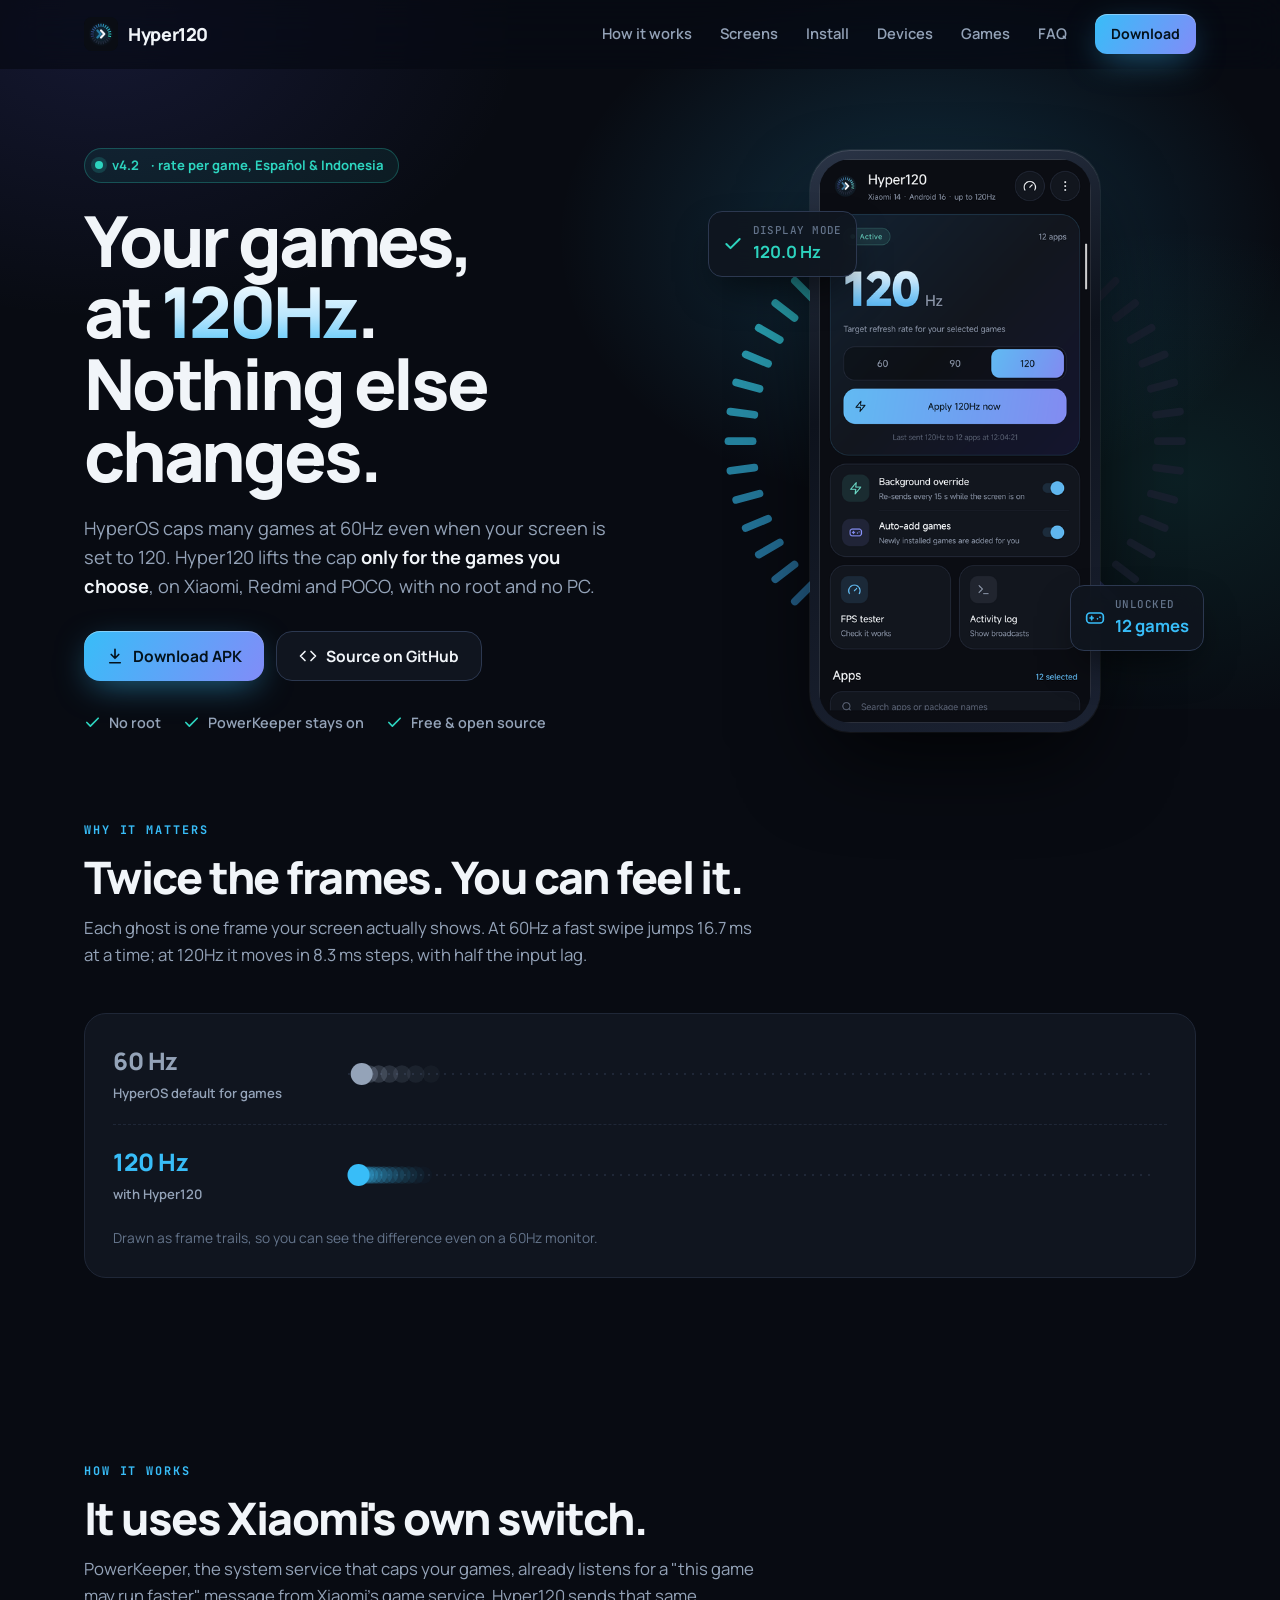
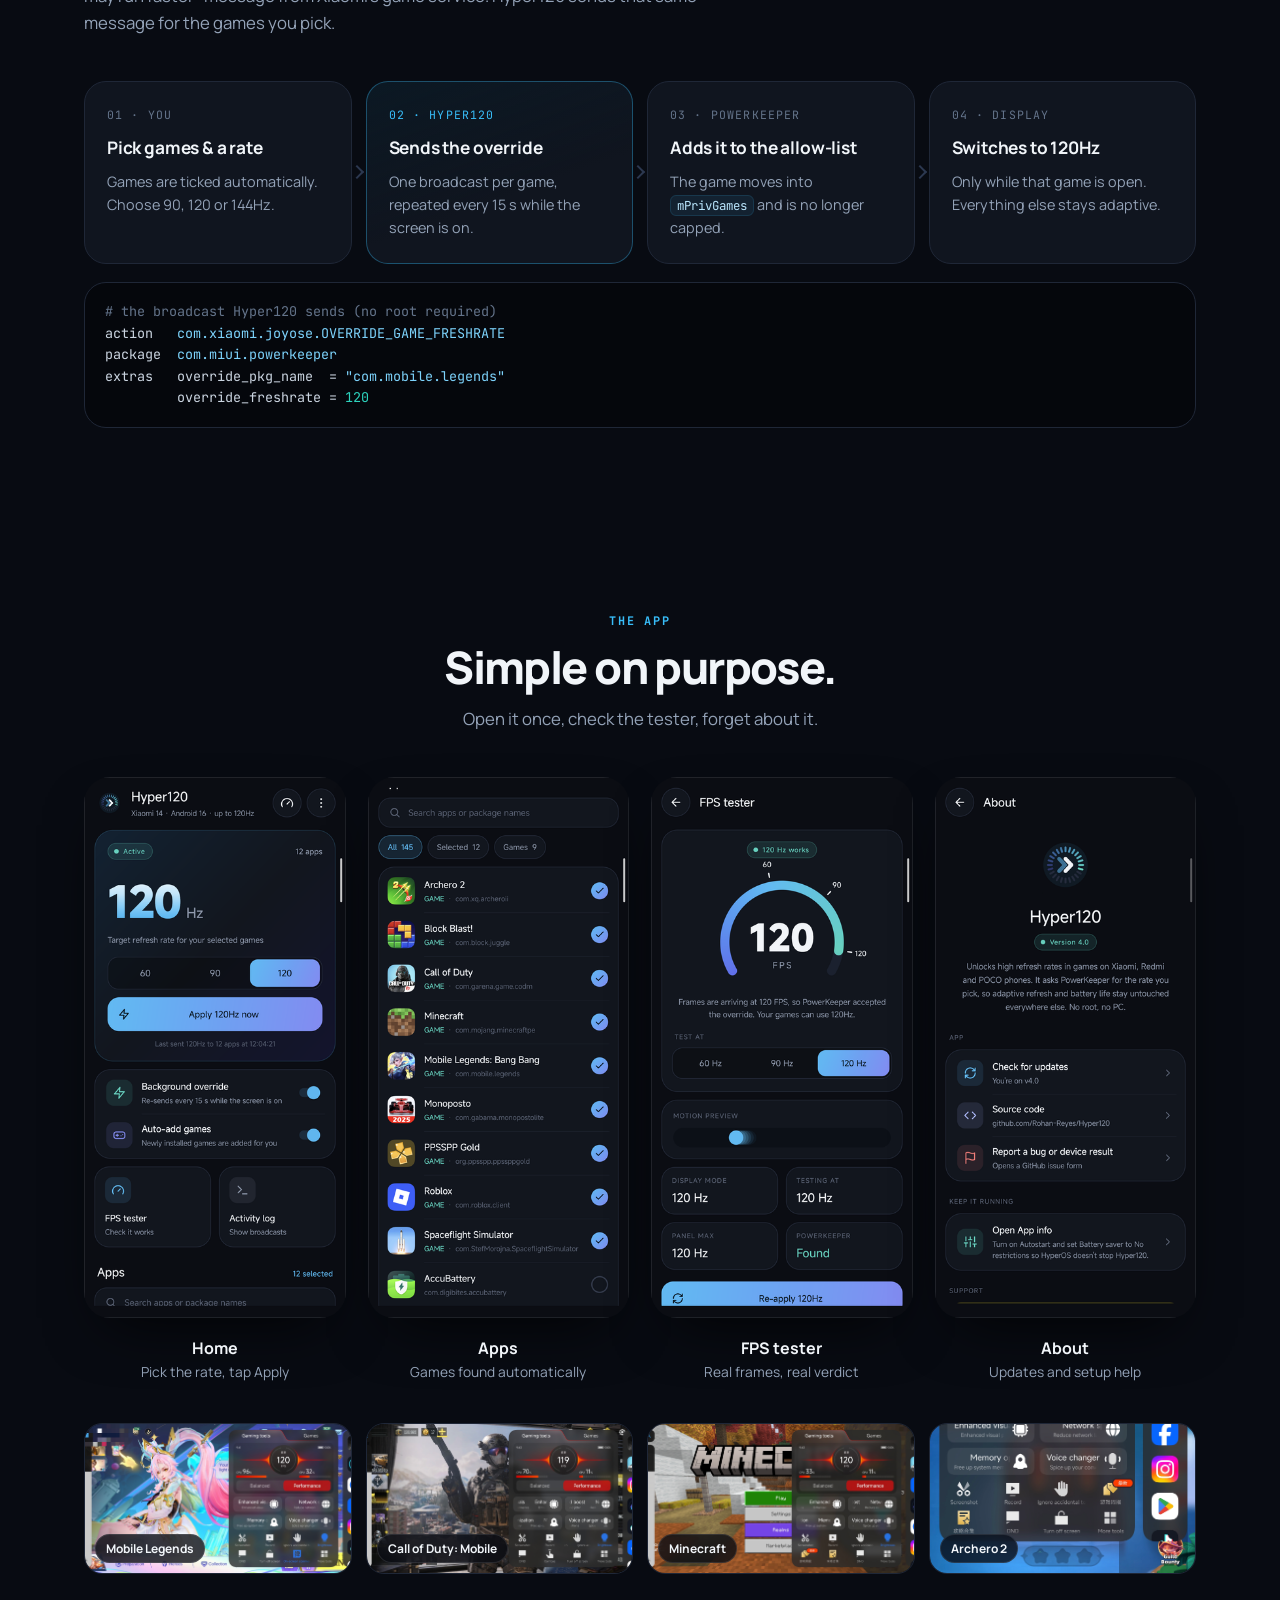
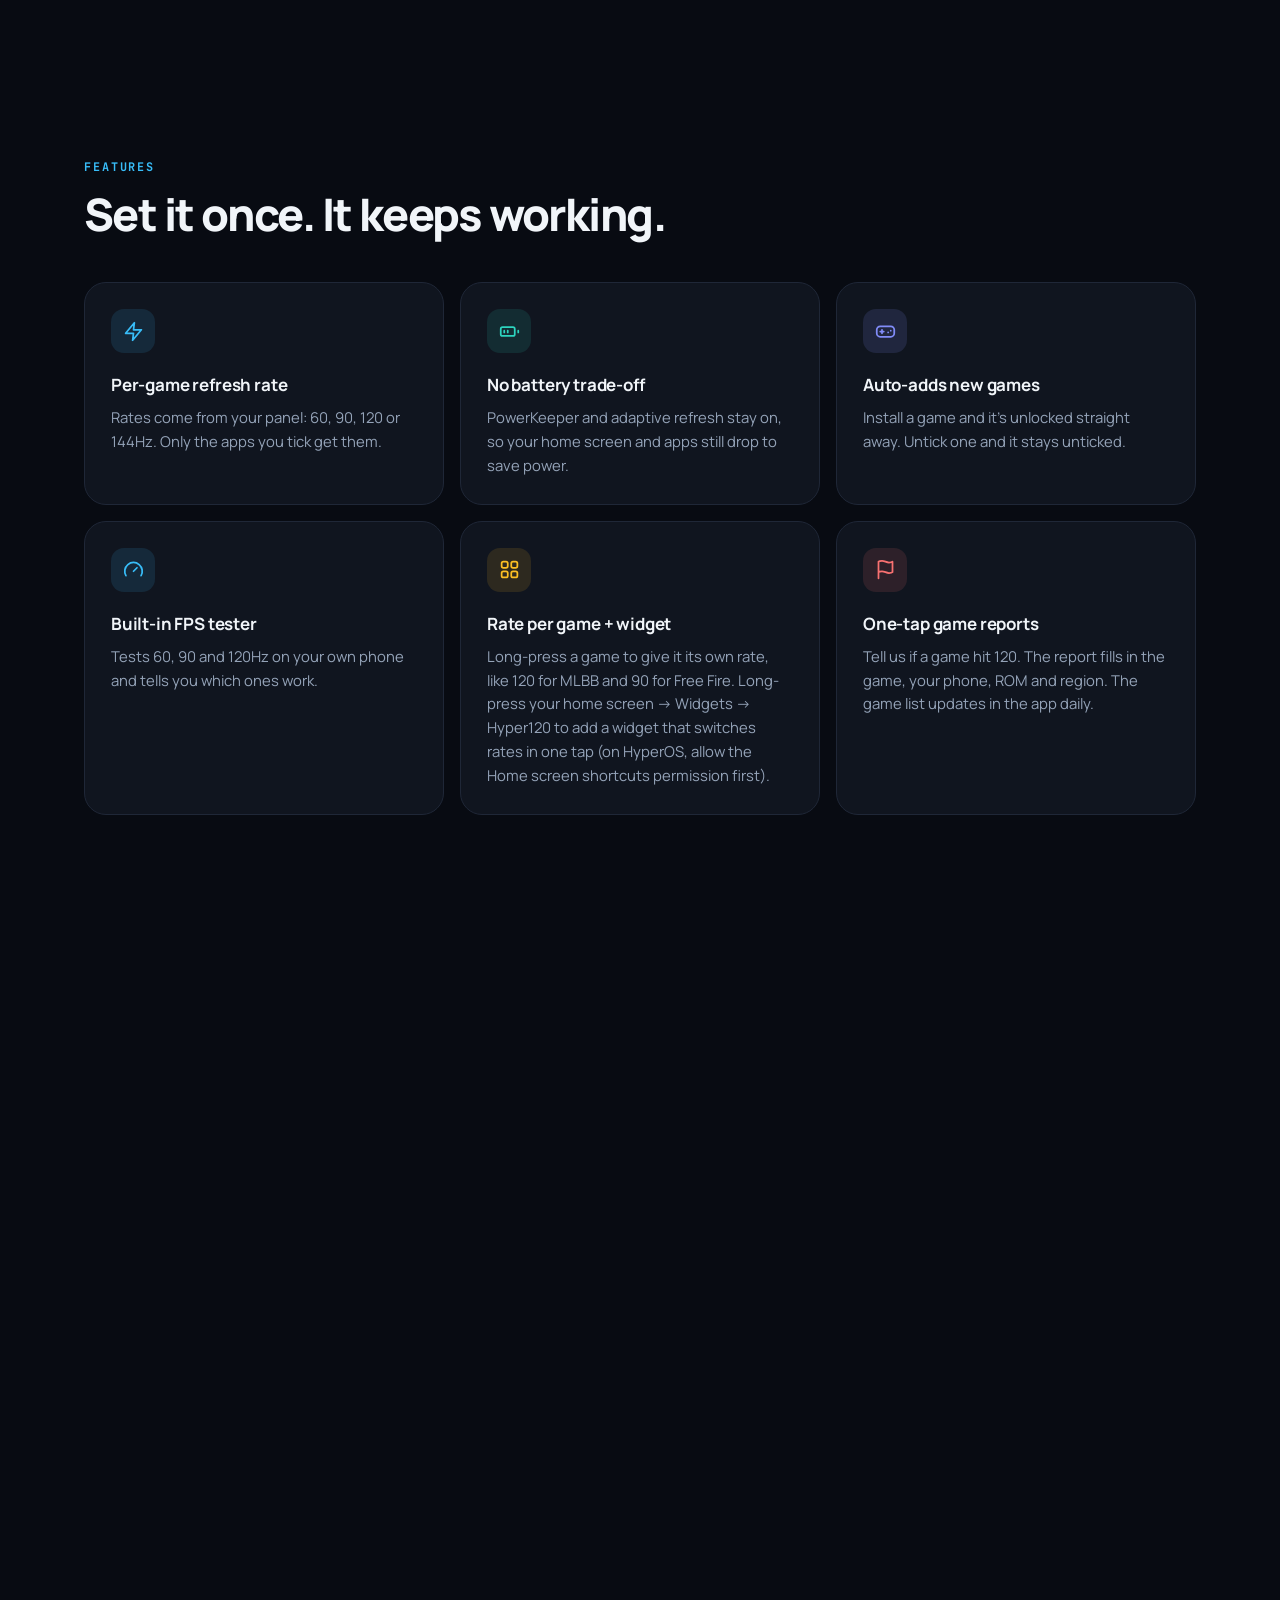
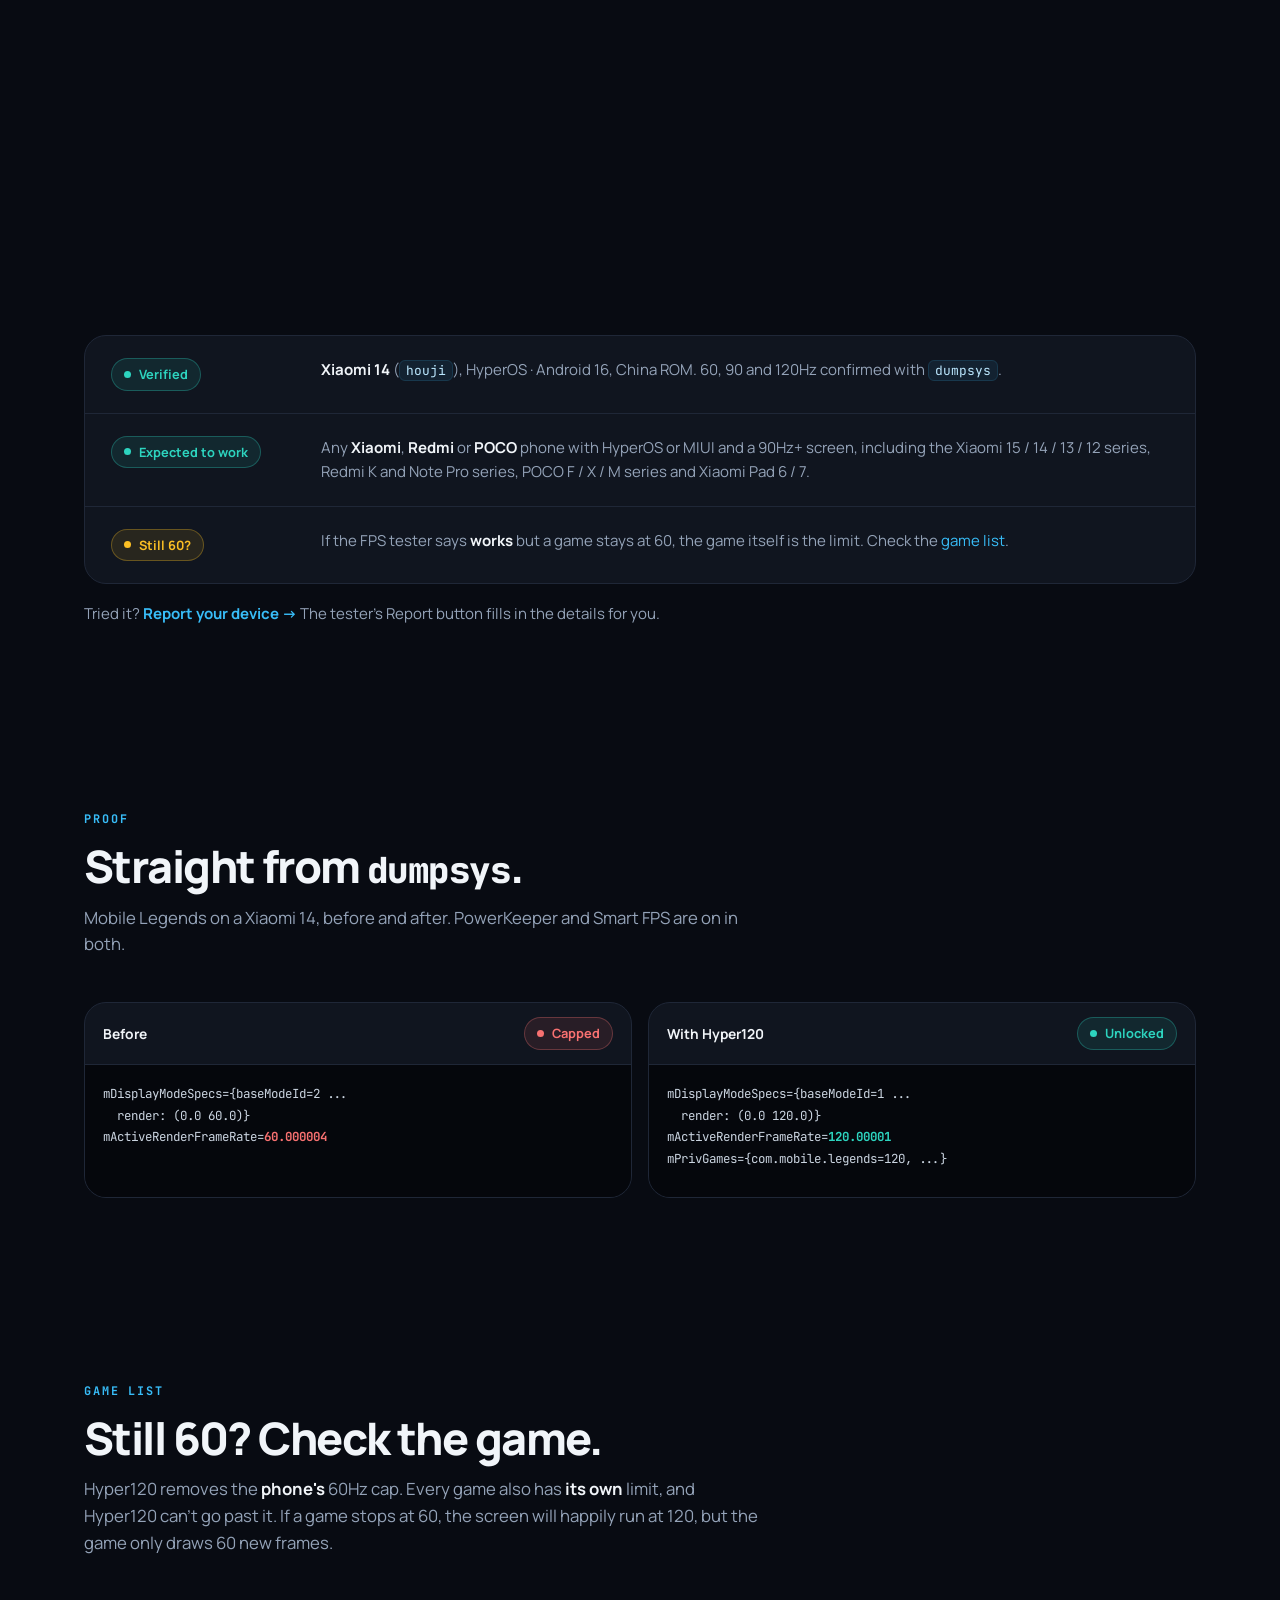
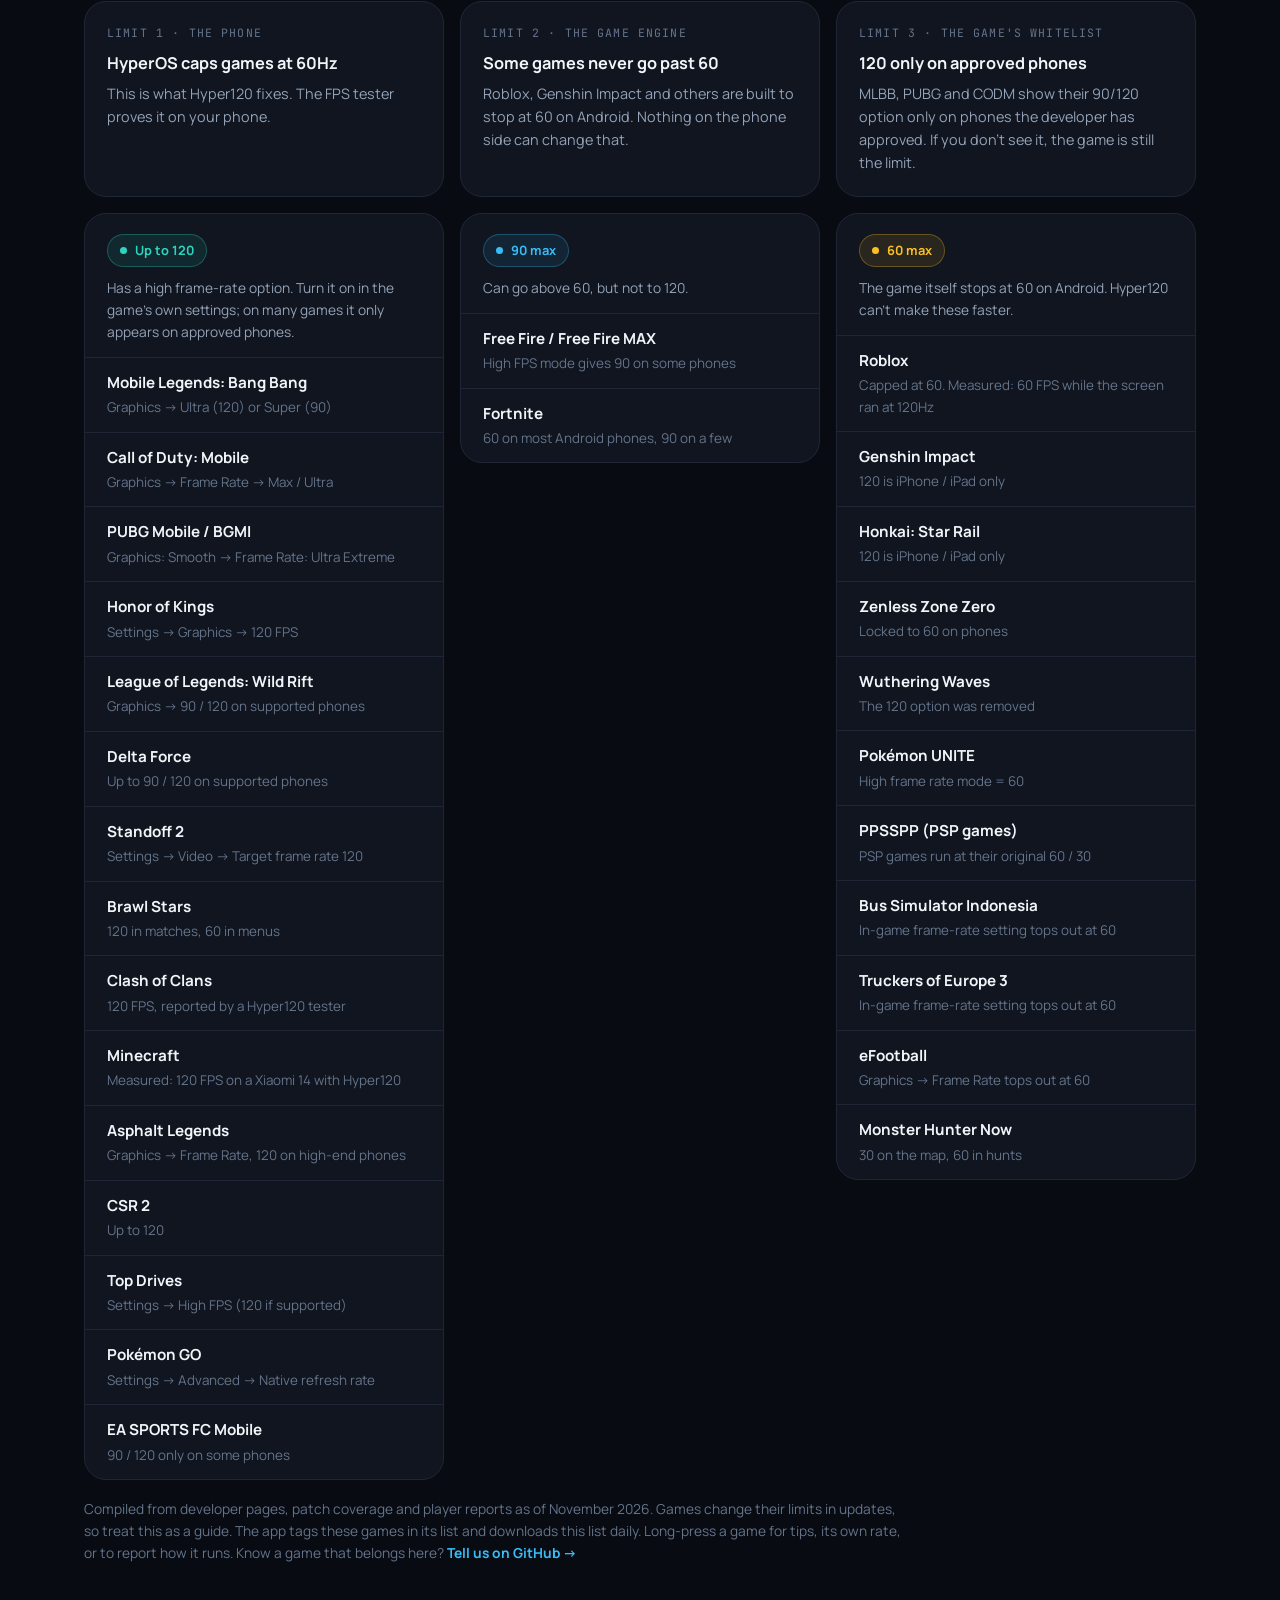
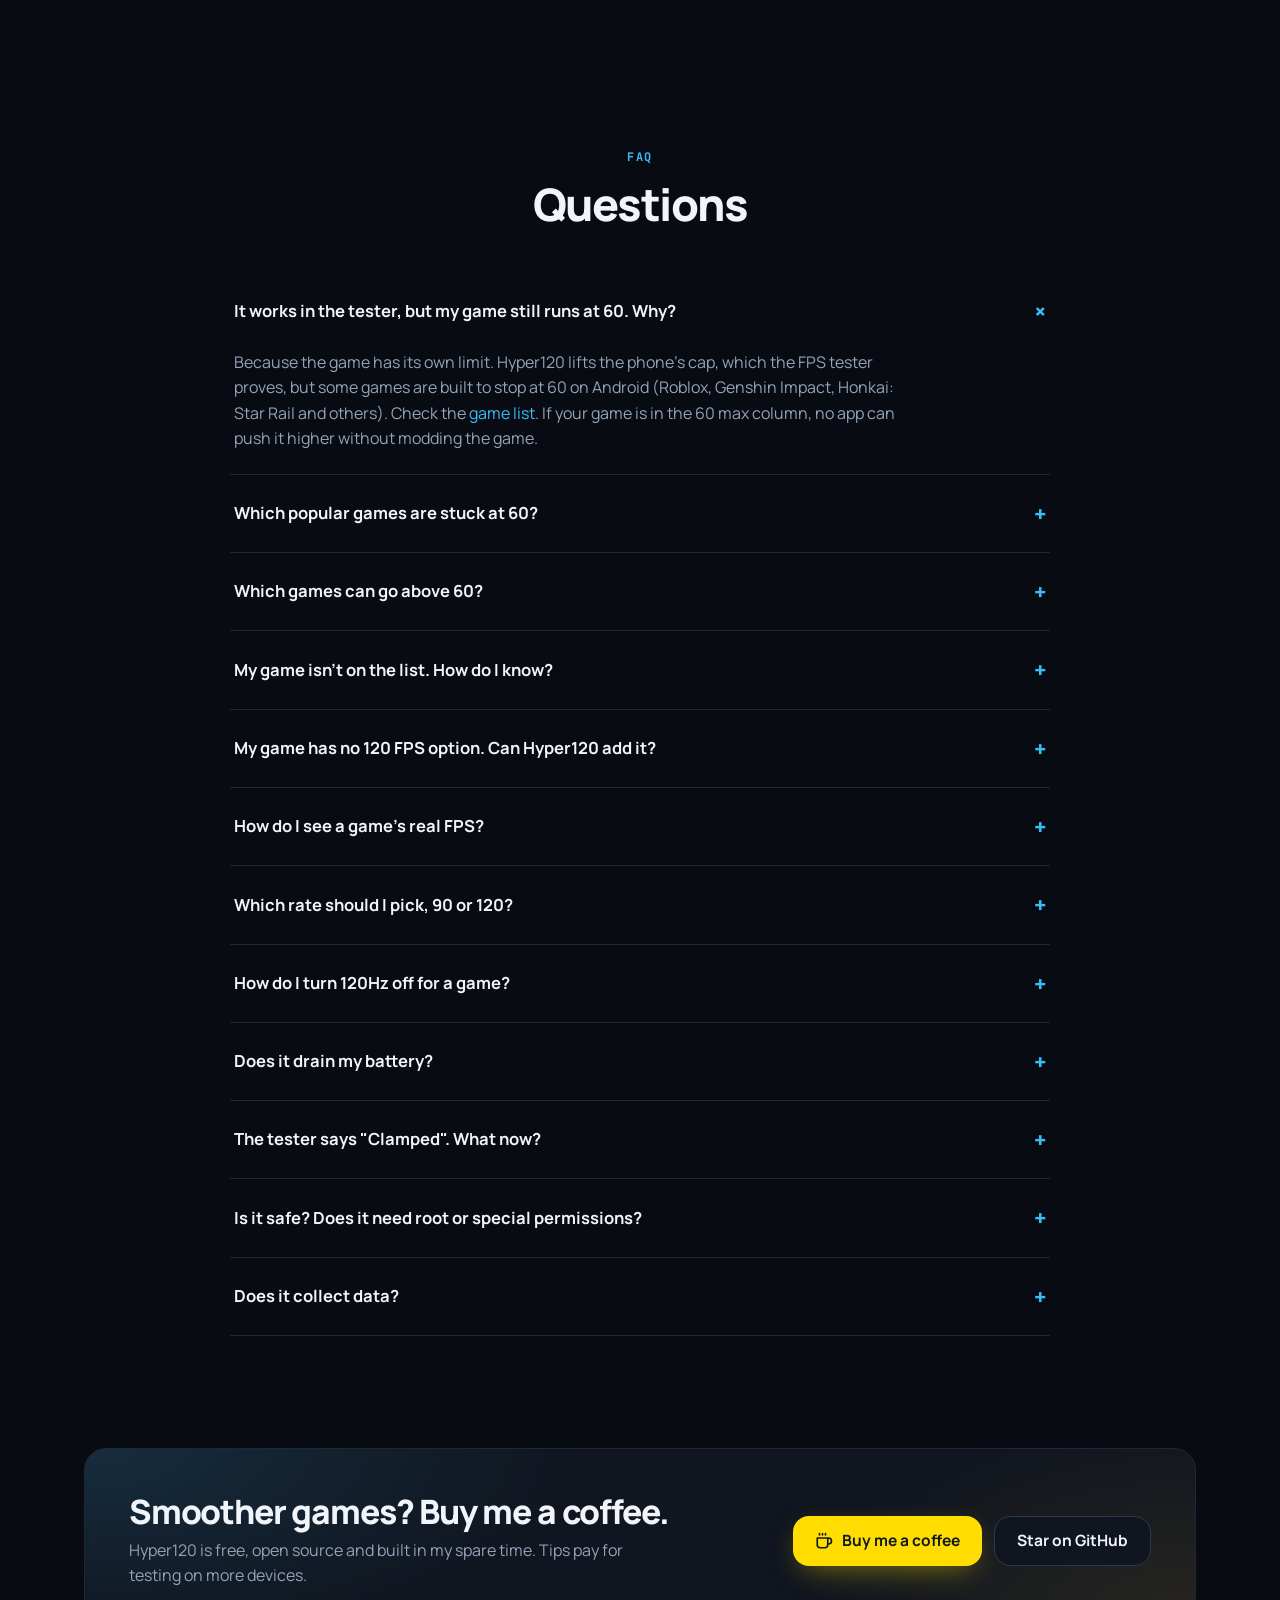
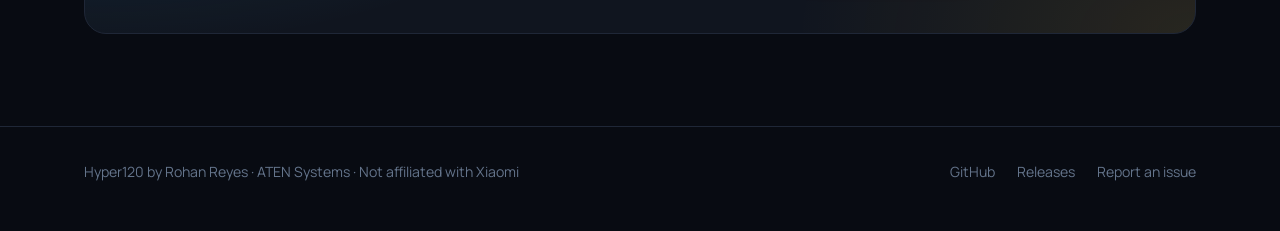
==== web/index.html @ 819492ca "Docs: drop POCO M6 Pro 5G "not working" entry The report turned out to be a game that only supports " ====
<!DOCTYPE html>
<html lang="en">
<head>
  <meta charset="UTF-8" />
  <meta name="viewport" content="width=device-width, initial-scale=1.0" />
  <title>Hyper120 · 120Hz games on Xiaomi, no root</title>
  <meta name="description" content="Hyper120 unlocks 90, 120 and 144Hz in games on Xiaomi, Redmi and POCO phones running HyperOS or MIUI. No root, no PC, and PowerKeeper stays on so daily battery life is untouched." />
  <meta name="theme-color" content="#080B12" />
  <meta property="og:title" content="Hyper120 · 120Hz games on Xiaomi, no root" />
  <meta property="og:description" content="Unlock 90/120/144Hz in games on HyperOS & MIUI without root or a PC. Free and open source." />
  <meta property="og:image" content="https://hyper120.aten-systems.site/assets/banner.png" />
  <meta property="og:url" content="https://hyper120.aten-systems.site/" />
  <meta name="twitter:card" content="summary_large_image" />
  <link rel="icon" type="image/svg+xml" href="assets/icon.svg" />
  <link rel="apple-touch-icon" href="assets/icon-192.png" />
  <link rel="preconnect" href="https://fonts.googleapis.com" />
  <link rel="preconnect" href="https://fonts.gstatic.com" crossorigin />
  <link href="https://fonts.googleapis.com/css2?family=Manrope:wght@400;500;600;700;800&family=JetBrains+Mono:wght@400;500;700&display=swap" rel="stylesheet" />
  <style>
    :root {
      color-scheme: dark;
      --bg: #080b12;
      --bg-2: #0c1019;
      --surface: #10151f;
      --surface-2: #161c29;
      --line: #1f2737;
      --line-hi: #2c3850;
      --text: #f1f5f9;
      --muted: #94a3b8;
      --dim: #64748b;
      --sky: #38bdf8;
      --indigo: #818cf8;
      --violet: #6366f1;
      --teal: #2dd4bf;
      --amber: #fbbf24;
      --red: #f87171;
      --radius: 22px;
      --mono: 'JetBrains Mono', ui-monospace, monospace;
      --sans: 'Manrope', system-ui, -apple-system, 'Segoe UI', sans-serif;
    }
    * { box-sizing: border-box; margin: 0; padding: 0; }
    html { scroll-behavior: smooth; }
    body {
      font-family: var(--sans);
      background: var(--bg);
      color: var(--text);
      line-height: 1.6;
      -webkit-font-smoothing: antialiased;
      overflow-x: hidden;
    }
    a { color: inherit; text-decoration: none; }
    img { display: block; max-width: 100%; }
    .wrap { width: 100%; max-width: 1160px; margin: 0 auto; padding: 0 24px; }
    .mono { font-family: var(--mono); }
    code, .code {
      font-family: var(--mono); font-size: 0.86em; color: #bae6fd;
      background: rgba(56, 189, 248, 0.08); border: 1px solid rgba(56, 189, 248, 0.14);
      padding: 1px 6px; border-radius: 6px;
    }
    .overline {
      font-family: var(--mono); font-size: 0.74rem; font-weight: 700; letter-spacing: 0.16em;
      text-transform: uppercase; color: var(--sky);
    }

    /* ---------- nav ---------- */
    header {
      position: sticky; top: 0; z-index: 50;
      background: rgba(8, 11, 18, 0.72); backdrop-filter: blur(18px) saturate(1.4);
      border-bottom: 1px solid transparent; transition: border-color .2s;
    }
    header.scrolled { border-bottom-color: var(--line); }
    .nav { display: flex; align-items: center; justify-content: space-between; height: 68px; gap: 16px; }
    .brand { display: flex; align-items: center; gap: 10px; font-weight: 800; font-size: 1.12rem; letter-spacing: -0.02em; }
    .brand img { width: 34px; height: 34px; }
    .nav-links { display: flex; align-items: center; gap: 28px; font-size: 0.92rem; font-weight: 600; color: var(--muted); }
    .nav-links a:hover { color: var(--text); }
    .btn {
      display: inline-flex; align-items: center; justify-content: center; gap: 9px;
      height: 50px; padding: 0 22px; border-radius: 16px; font-weight: 700; font-size: 0.97rem;
      transition: transform .15s ease, box-shadow .2s ease, background .2s, border-color .2s; white-space: nowrap;
    }
    .btn svg { width: 18px; height: 18px; flex: none; }
    .btn:active { transform: scale(0.97); }
    .btn-primary {
      background: linear-gradient(120deg, var(--sky), var(--indigo)); color: #04121c;
      box-shadow: 0 10px 34px -8px rgba(56, 189, 248, 0.55), inset 0 1px 0 rgba(255,255,255,.35);
    }
    .btn-primary:hover { box-shadow: 0 14px 44px -8px rgba(56, 189, 248, 0.75), inset 0 1px 0 rgba(255,255,255,.35); }
    .btn-ghost { background: var(--surface); border: 1px solid var(--line-hi); color: var(--text); }
    .btn-ghost:hover { border-color: #3d4b68; background: var(--surface-2); }
    .btn-sm { height: 40px; padding: 0 16px; border-radius: 12px; font-size: 0.88rem; }

    /* ---------- hero ---------- */
    .hero { position: relative; padding: 72px 0 40px; }
    .hero::before {
      content: ""; position: absolute; inset: -120px 0 auto 0; height: 760px; pointer-events: none; z-index: -1;
      background:
        radial-gradient(520px 380px at 72% 38%, rgba(56,189,248,.20), transparent 70%),
        radial-gradient(460px 360px at 92% 70%, rgba(45,212,191,.10), transparent 70%),
        radial-gradient(600px 420px at 8% 10%, rgba(99,102,241,.14), transparent 70%);
    }
    .hero-grid { display: grid; grid-template-columns: 1.1fr 0.9fr; gap: 40px; align-items: center; }
    .badge {
      display: inline-flex; align-items: center; gap: 9px; padding: 6px 14px 6px 10px; border-radius: 999px;
      background: rgba(45, 212, 191, 0.08); border: 1px solid rgba(45, 212, 191, 0.28);
      color: var(--teal); font-size: 0.82rem; font-weight: 700; margin-bottom: 22px;
    }
    .badge i { width: 8px; height: 8px; border-radius: 50%; background: var(--teal); box-shadow: 0 0 0 4px rgba(45,212,191,.18); animation: pulse 2s infinite; }
    @keyframes pulse { 50% { box-shadow: 0 0 0 7px rgba(45,212,191,0); } }
    h1 { font-size: clamp(2.5rem, 5.6vw, 4.4rem); font-weight: 800; letter-spacing: -0.045em; line-height: 1.02; margin-bottom: 22px; }
    h1 .hz {
      background: linear-gradient(180deg, #fff 10%, #bae6fd 55%, var(--sky)); -webkit-background-clip: text; background-clip: text; color: transparent;
    }
    .lede { font-size: 1.14rem; color: var(--muted); max-width: 540px; margin-bottom: 30px; }
    .lede b { color: var(--text); font-weight: 700; }
    .cta { display: flex; flex-wrap: wrap; gap: 12px; margin-bottom: 30px; }
    .facts { display: flex; flex-wrap: wrap; gap: 10px 22px; font-size: 0.9rem; color: var(--muted); font-weight: 600; }
    .facts span { display: inline-flex; align-items: center; gap: 8px; }
    .facts svg { width: 17px; height: 17px; color: var(--teal); }

    .stage { position: relative; display: grid; place-items: center; min-height: 600px; }
    .ring { position: absolute; width: min(560px, 100%); aspect-ratio: 1; animation: spin 16s linear infinite; opacity: .9; }
    @keyframes spin { to { transform: rotate(360deg); } }
    .phone {
      position: relative; width: 290px; border-radius: 40px; padding: 9px;
      background: linear-gradient(160deg, #2a3446, #0d121c 40%, #1b2232);
      box-shadow: 0 40px 90px -20px rgba(0,0,0,.8), 0 0 0 1px rgba(255,255,255,.08), inset 0 1px 0 rgba(255,255,255,.12);
    }
    .phone img { border-radius: 32px; width: 100%; }
    .float {
      position: absolute; z-index: 2; padding: 10px 14px; border-radius: 14px;
      background: rgba(16, 21, 31, 0.86); backdrop-filter: blur(14px); border: 1px solid var(--line-hi);
      font-size: 0.82rem; font-weight: 700; box-shadow: 0 18px 40px -12px rgba(0,0,0,.7);
      display: flex; align-items: center; gap: 10px;
    }
    .float small { display: block; font-family: var(--mono); font-size: 0.68rem; color: var(--dim); font-weight: 500; letter-spacing: .04em; }
    .float b { font-size: 1.05rem; }
    .float.a { top: 70px; left: -6px; }
    .float.a b { color: var(--teal); }
    .float.b { bottom: 90px; right: -8px; }
    .float.b b { color: var(--sky); }

    /* ---------- sections ---------- */
    section { padding: 92px 0; position: relative; }
    .head { max-width: 680px; margin-bottom: 44px; }
    .head.center { margin-left: auto; margin-right: auto; text-align: center; }
    h2 { font-size: clamp(1.9rem, 3.6vw, 2.8rem); font-weight: 800; letter-spacing: -0.035em; line-height: 1.1; margin: 12px 0 14px; }
    .head p { color: var(--muted); font-size: 1.05rem; }
    .card { background: var(--surface); border: 1px solid var(--line); border-radius: var(--radius); }

    /* frame pacing demo */
    .pace { padding: 28px; }
    .lane { display: grid; grid-template-columns: 200px 1fr; gap: 20px; align-items: center; }
    .lane + .lane { margin-top: 18px; padding-top: 18px; border-top: 1px dashed var(--line); }
    .lane-label b { display: block; font-size: 1.5rem; font-weight: 800; letter-spacing: -0.02em; }
    .lane-label span { font-size: 0.82rem; color: var(--muted); font-weight: 600; }
    .lane canvas { width: 100%; height: 64px; display: block; }
    .lane.slow b { color: var(--muted); }
    .lane.fast b { color: var(--sky); }
    .pace-note { margin-top: 20px; font-size: 0.86rem; color: var(--dim); }

    /* flow */
    .flow { display: grid; grid-template-columns: repeat(4, 1fr); gap: 14px; position: relative; }
    .step { padding: 24px 22px; position: relative; }
    .step .k { font-family: var(--mono); font-size: 0.72rem; color: var(--dim); letter-spacing: .1em; }
    .step h3 { font-size: 1.08rem; margin: 10px 0 8px; letter-spacing: -0.01em; }
    .step p { font-size: 0.9rem; color: var(--muted); }
    .step:not(:last-child)::after {
      content: ""; position: absolute; right: -11px; top: 50%; width: 8px; height: 8px; z-index: 1;
      border-top: 2px solid var(--line-hi); border-right: 2px solid var(--line-hi); transform: translateY(-50%) rotate(45deg);
    }
    .step.hl { border-color: rgba(56,189,248,.35); background: linear-gradient(160deg, rgba(56,189,248,.08), var(--surface) 60%); }
    .step.hl .k { color: var(--sky); }
    .snippet { margin-top: 18px; padding: 18px 20px; font-family: var(--mono); font-size: 0.84rem; color: #cbd5e1; overflow-x: auto; white-space: pre; background: #05070c; }
    .snippet .c { color: var(--dim); }
    .snippet .s { color: #7dd3fc; }
    .snippet .n { color: var(--teal); }

    /* screens */
    .screens { display: grid; grid-template-columns: repeat(4, 1fr); gap: 22px; }
    .screen { text-align: center; }
    .screen img { border-radius: 26px; box-shadow: 0 24px 60px -24px rgba(0,0,0,.9); cursor: zoom-in; transition: transform .25s ease; }
    .screen img:hover { transform: translateY(-6px); }
    .screen h3 { font-size: 1rem; margin-top: 18px; }
    .screen p { font-size: 0.86rem; color: var(--muted); }

    /* features */
    .features { display: grid; grid-template-columns: repeat(3, 1fr); gap: 16px; }
    .feature { padding: 26px; transition: border-color .2s, transform .2s; }
    .feature:hover { border-color: var(--line-hi); transform: translateY(-2px); }
    .ico { width: 44px; height: 44px; border-radius: 13px; display: grid; place-items: center; margin-bottom: 18px; }
    .ico svg { width: 21px; height: 21px; }
    .feature h3 { font-size: 1.06rem; margin-bottom: 8px; letter-spacing: -0.01em; }
    .feature p { color: var(--muted); font-size: 0.93rem; }
    .t-sky { background: rgba(56,189,248,.12); color: var(--sky); }
    .t-teal { background: rgba(45,212,191,.12); color: var(--teal); }
    .t-ind { background: rgba(129,140,248,.14); color: var(--indigo); }
    .t-amb { background: rgba(251,191,36,.12); color: var(--amber); }
    .t-red { background: rgba(248,113,113,.12); color: var(--red); }

    /* games */
    .games { display: grid; grid-template-columns: repeat(4, 1fr); gap: 14px; margin-top: 40px; }
    .game { overflow: hidden; position: relative; aspect-ratio: 16 / 9; border-radius: 18px; border: 1px solid var(--line); cursor: zoom-in; }
    .game img { width: 100%; height: 100%; object-fit: cover; transition: transform .4s ease; }
    .game:hover img { transform: scale(1.04); }
    .game span {
      position: absolute; left: 10px; bottom: 10px; padding: 4px 10px; border-radius: 999px; font-size: 0.75rem; font-weight: 700;
      background: rgba(8,11,18,.78); backdrop-filter: blur(8px); border: 1px solid rgba(255,255,255,.1);
    }

    /* install */
    .install { display: grid; grid-template-columns: 1.2fr 0.8fr; gap: 16px; }
    .steps { padding: 30px; counter-reset: s; }
    .steps li { list-style: none; position: relative; padding-left: 52px; color: var(--muted); }
    .steps li + li { margin-top: 22px; }
    .steps li::before {
      counter-increment: s; content: counter(s); position: absolute; left: 0; top: -2px; width: 34px; height: 34px;
      border-radius: 11px; display: grid; place-items: center; font-family: var(--mono); font-weight: 700; font-size: 0.9rem;
      background: var(--surface-2); border: 1px solid var(--line-hi); color: var(--sky);
    }
    .steps li b { color: var(--text); display: block; margin-bottom: 2px; }
    .side { display: flex; flex-direction: column; gap: 16px; }
    .side .card { padding: 24px; }
    .side h3 { font-size: 1.02rem; margin-bottom: 8px; }
    .side p { color: var(--muted); font-size: 0.9rem; margin-bottom: 14px; }
    pre.cmd {
      position: relative; background: #05070c; border: 1px solid var(--line); border-radius: 14px; padding: 14px 16px; overflow-x: auto;
      font-family: var(--mono); font-size: 0.76rem; line-height: 1.7; color: #cbd5e1;
    }
    .copy {
      position: absolute; top: 8px; right: 8px; padding: 4px 10px; border-radius: 8px; cursor: pointer; font: 600 0.72rem var(--sans);
      background: var(--surface-2); border: 1px solid var(--line-hi); color: var(--muted);
    }
    .copy:hover { color: var(--text); }

    /* compat */
    .compat { overflow: hidden; }
    .row { display: grid; grid-template-columns: 190px 1fr; gap: 20px; padding: 22px 26px; align-items: start; }
    .row + .row { border-top: 1px solid var(--line); }
    .pill { display: inline-flex; align-items: center; gap: 8px; padding: 5px 12px; border-radius: 999px; font-size: 0.8rem; font-weight: 700; }
    .pill i { width: 7px; height: 7px; border-radius: 50%; background: currentColor; }
    .p-ok { background: rgba(45,212,191,.1); color: var(--teal); border: 1px solid rgba(45,212,191,.3); }
    .p-maybe { background: rgba(56,189,248,.1); color: var(--sky); border: 1px solid rgba(56,189,248,.3); }
    .p-no { background: rgba(248,113,113,.1); color: var(--red); border: 1px solid rgba(248,113,113,.3); }
    .row p { color: var(--muted); font-size: 0.94rem; }
    .row p b { color: var(--text); }

    /* proof */
    .proof { display: grid; grid-template-columns: 1fr 1fr; gap: 16px; }
    .term { overflow: hidden; }
    .term-bar { display: flex; align-items: center; justify-content: space-between; padding: 14px 18px; border-bottom: 1px solid var(--line); font-size: 0.86rem; font-weight: 700; }
    .term pre { padding: 18px; font-family: var(--mono); font-size: 0.78rem; line-height: 1.75; color: #cbd5e1; overflow-x: auto; background: #05070c; min-height: 132px; }
    .term pre .hi { color: var(--teal); font-weight: 700; }
    .term pre .lo { color: var(--red); font-weight: 700; }

    /* faq */
    .faq { max-width: 820px; margin: 0 auto; }

    /* game list */
    .explain { display: grid; grid-template-columns: repeat(3, 1fr); gap: 16px; margin-bottom: 16px; }
    .explain .card { padding: 22px; }
    .explain .k { font-family: var(--mono); font-size: 0.72rem; color: var(--dim); letter-spacing: .1em; }
    .explain h3 { font-size: 1.02rem; margin: 8px 0 6px; }
    .explain p { color: var(--muted); font-size: 0.9rem; }
    .caps { display: grid; grid-template-columns: repeat(3, 1fr); gap: 16px; align-items: start; }
    .cap { overflow: hidden; }
    .cap-head { padding: 20px 22px 14px; border-bottom: 1px solid var(--line); }
    .cap-head p { color: var(--muted); font-size: 0.86rem; margin-top: 10px; }
    .cap ul { list-style: none; }
    .cap li { padding: 13px 22px; display: grid; gap: 2px; }
    .cap li + li { border-top: 1px solid var(--line); }
    .cap li b { font-size: 0.95rem; }
    .cap li span { color: var(--dim); font-size: 0.84rem; }
    .p-amb { background: rgba(251,191,36,.1); color: var(--amber); border: 1px solid rgba(251,191,36,.3); }
    .games-foot { margin-top: 18px; color: var(--dim); font-size: 0.86rem; max-width: 820px; }
    details { border-bottom: 1px solid var(--line); }
    summary {
      list-style: none; cursor: pointer; padding: 22px 4px; font-weight: 700; font-size: 1.04rem;
      display: flex; justify-content: space-between; gap: 16px; align-items: center;
    }
    summary::-webkit-details-marker { display: none; }
    summary::after { content: "+"; font-family: var(--mono); color: var(--sky); font-size: 1.3rem; transition: transform .2s; }
    details[open] summary::after { transform: rotate(45deg); }
    details p { color: var(--muted); padding: 0 4px 22px; max-width: 700px; }

    /* support */
    .support {
      padding: 44px; display: flex; flex-wrap: wrap; align-items: center; justify-content: space-between; gap: 24px;
      background: radial-gradient(500px 200px at 0% 0%, rgba(56,189,248,.14), transparent), radial-gradient(400px 220px at 100% 100%, rgba(251,191,36,.10), transparent), var(--surface);
    }
    .support h2 { font-size: clamp(1.5rem, 3vw, 2.1rem); margin: 0 0 8px; }
    .support p { color: var(--muted); max-width: 520px; }
    .btn-coffee { background: #ffdd00; color: #101820; box-shadow: 0 10px 30px -10px rgba(255,221,0,.5); }

    footer { border-top: 1px solid var(--line); padding: 34px 0 48px; color: var(--dim); font-size: 0.88rem; }
    .foot { display: flex; flex-wrap: wrap; gap: 16px; justify-content: space-between; align-items: center; }
    .foot nav { display: flex; flex-wrap: wrap; gap: 22px; }
    .foot a:hover { color: var(--text); }

    .lightbox { display: none; position: fixed; inset: 0; z-index: 100; background: rgba(4,6,12,.92); backdrop-filter: blur(8px); align-items: center; justify-content: center; padding: 24px; cursor: zoom-out; }
    .lightbox.open { display: flex; }
    .lightbox img { max-width: 94vw; max-height: 90vh; border-radius: 18px; }

    .hero-grid > *, .install > *, .proof > *, .caps > *, .explain > *, .flow > *, .features > *, .lane > *, .row > * { min-width: 0; }
    .reveal { opacity: 0; transform: translateY(18px); transition: opacity .6s ease, transform .6s ease; }
    .reveal.in { opacity: 1; transform: none; }

    @media (prefers-reduced-motion: reduce) {
      .ring, .badge i { animation: none; }
      .reveal { opacity: 1; transform: none; transition: none; }
    }
    @media (max-width: 980px) {
      .hero-grid { grid-template-columns: 1fr; }
      .stage { min-height: 520px; order: 2; }
      .flow { grid-template-columns: 1fr 1fr; }
      .step:nth-child(2)::after { display: none; }
      .screens { grid-template-columns: repeat(2, 1fr); }
      .features { grid-template-columns: 1fr 1fr; }
      .games { grid-template-columns: 1fr 1fr; }
      .install, .proof, .explain, .caps { grid-template-columns: 1fr; }
    }
    @media (max-width: 720px) {
      .wrap { padding: 0 16px; }
      .nav-links a:not(.btn) { display: none; }
      .hero { padding-top: 40px; }
      section { padding: 64px 0; }
      .lane { grid-template-columns: 1fr; gap: 8px; }
      .flow, .features { grid-template-columns: 1fr; }
      .step::after { display: none; }
      .screens { grid-template-columns: repeat(4, 72%); overflow-x: auto; scroll-snap-type: x mandatory; padding-bottom: 8px; margin: 0 -16px; padding-left: 16px; padding-right: 16px; }
      .screen { scroll-snap-align: center; }
      .row { grid-template-columns: 1fr; gap: 10px; padding: 20px; }
      .pace, .steps { padding: 22px; }
      .support { padding: 28px; }
      .float.a { display: none; }
      .float.b { right: 0; bottom: 50px; }
      .phone { width: 250px; }
      .cta .btn { flex: 1 1 auto; }
    }
  </style>
</head>
<body>
  <!-- line icons (same set as the app) -->
  <svg width="0" height="0" style="position:absolute" aria-hidden="true">
    <defs>
      <symbol id="i-zap" viewBox="0 0 24 24" fill="none" stroke="currentColor" stroke-width="2" stroke-linecap="round" stroke-linejoin="round"><path d="M13 2 3 14h9l-1 8 10-12h-9l1-8z"/></symbol>
      <symbol id="i-gamepad" viewBox="0 0 24 24" fill="none" stroke="currentColor" stroke-width="2" stroke-linecap="round" stroke-linejoin="round"><path d="M6 12h4M8 10v4M15 13h.01M18 11h.01"/><rect x="2" y="6" width="20" height="12" rx="4"/></symbol>
      <symbol id="i-gauge" viewBox="0 0 24 24" fill="none" stroke="currentColor" stroke-width="2" stroke-linecap="round" stroke-linejoin="round"><path d="m12 14 4-4M3.34 19a10 10 0 1 1 17.32 0"/></symbol>
      <symbol id="i-battery" viewBox="0 0 24 24" fill="none" stroke="currentColor" stroke-width="2" stroke-linecap="round" stroke-linejoin="round"><rect x="2" y="7" width="16" height="10" rx="2"/><path d="M22 11v2M6 11v2M10 11v2"/></symbol>
      <symbol id="i-tile" viewBox="0 0 24 24" fill="none" stroke="currentColor" stroke-width="2" stroke-linecap="round" stroke-linejoin="round"><rect x="3" y="3" width="7" height="7" rx="2"/><rect x="14" y="3" width="7" height="7" rx="2"/><rect x="3" y="14" width="7" height="7" rx="2"/><rect x="14" y="14" width="7" height="7" rx="2"/></symbol>
      <symbol id="i-flag" viewBox="0 0 24 24" fill="none" stroke="currentColor" stroke-width="2" stroke-linecap="round" stroke-linejoin="round"><path d="M4 15s1-1 4-1 5 2 8 2 4-1 4-1V3s-1 1-4 1-5-2-8-2-4 1-4 1zM4 22v-7"/></symbol>
      <symbol id="i-check" viewBox="0 0 24 24" fill="none" stroke="currentColor" stroke-width="2.4" stroke-linecap="round" stroke-linejoin="round"><path d="M20 6 9 17l-5-5"/></symbol>
      <symbol id="i-download" viewBox="0 0 24 24" fill="none" stroke="currentColor" stroke-width="2.2" stroke-linecap="round" stroke-linejoin="round"><path d="M12 3v12M7 10l5 5 5-5M5 21h14"/></symbol>
      <symbol id="i-code" viewBox="0 0 24 24" fill="none" stroke="currentColor" stroke-width="2.2" stroke-linecap="round" stroke-linejoin="round"><path d="m16 18 6-6-6-6M8 6l-6 6 6 6"/></symbol>
      <symbol id="i-coffee" viewBox="0 0 24 24" fill="none" stroke="currentColor" stroke-width="2.2" stroke-linecap="round" stroke-linejoin="round"><path d="M17 8h1a4 4 0 1 1 0 8h-1M3 8h14v9a4 4 0 0 1-4 4H7a4 4 0 0 1-4-4ZM6 2v2M10 2v2M14 2v2"/></symbol>
    </defs>
  </svg>

  <header id="top">
    <div class="wrap nav">
      <a class="brand" href="#"><img src="assets/icon.svg" alt="" />Hyper120</a>
      <nav class="nav-links">
        <a href="#how">How it works</a>
        <a href="#screens">Screens</a>
        <a href="#install">Install</a>
        <a href="#devices">Devices</a>
        <a href="#games">Games</a>
        <a href="#faq">FAQ</a>
        <a class="btn btn-primary btn-sm js-dl" href="https://github.com/Rohan-Reyes/Hyper120/releases/latest" target="_blank" rel="noopener">Download</a>
      </nav>
    </div>
  </header>

  <main>
    <!-- HERO -->
    <section class="hero">
      <div class="wrap hero-grid">
        <div>
          <div class="badge"><i></i><span class="js-ver-badge">v4.2</span>&nbsp;· rate per game, Español &amp; Indonesia</div>
          <h1>Your games,<br />at <span class="hz">120Hz</span>.<br />Nothing else changes.</h1>
          <p class="lede">
            HyperOS caps many games at 60Hz even when your screen is set to 120. Hyper120 lifts the cap
            <b>only for the games you choose</b>, on Xiaomi, Redmi and POCO, with no root and no PC.
          </p>
          <div class="cta">
            <a class="btn btn-primary js-dl" href="https://github.com/Rohan-Reyes/Hyper120/releases/latest" target="_blank" rel="noopener">
              <svg><use href="#i-download"/></svg><span class="js-dl-label">Download APK</span>
            </a>
            <a class="btn btn-ghost" href="https://github.com/Rohan-Reyes/Hyper120" target="_blank" rel="noopener">
              <svg><use href="#i-code"/></svg>Source on GitHub
            </a>
          </div>
          <div class="facts">
            <span><svg><use href="#i-check"/></svg>No root</span>
            <span><svg><use href="#i-check"/></svg>PowerKeeper stays on</span>
            <span><svg><use href="#i-check"/></svg>Free &amp; open source</span>
          </div>
        </div>

        <div class="stage">
          <svg class="ring" viewBox="0 0 200 200" aria-hidden="true" id="ring"></svg>
          <div class="float a"><svg width="20" height="20" style="color:var(--teal)"><use href="#i-check"/></svg><div><small>DISPLAY MODE</small><b>120.0 Hz</b></div></div>
          <div class="phone"><img src="assets/home.png" alt="Hyper120 home screen set to 120Hz on a Xiaomi 14" class="zoom" /></div>
          <div class="float b"><svg width="20" height="20" style="color:var(--sky)"><use href="#i-gamepad"/></svg><div><small>UNLOCKED</small><b>12 games</b></div></div>
        </div>
      </div>
    </section>

    <!-- FRAME PACING -->
    <section style="padding-top:40px">
      <div class="wrap">
        <div class="head reveal">
          <div class="overline">Why it matters</div>
          <h2>Twice the frames. You can feel it.</h2>
          <p>Each ghost is one frame your screen actually shows. At 60Hz a fast swipe jumps 16.7&nbsp;ms at a time; at 120Hz it moves in 8.3&nbsp;ms steps, with half the input lag.</p>
        </div>
        <div class="card pace reveal">
          <div class="lane slow">
            <div class="lane-label"><b>60 Hz</b><span>HyperOS default for games</span></div>
            <canvas data-hz="60" aria-label="Animation of a dot moving at 60 frames per second"></canvas>
          </div>
          <div class="lane fast">
            <div class="lane-label"><b>120 Hz</b><span>with Hyper120</span></div>
            <canvas data-hz="120" aria-label="Animation of a dot moving at 120 frames per second"></canvas>
          </div>
          <p class="pace-note">Drawn as frame trails, so you can see the difference even on a 60Hz monitor.</p>
        </div>
      </div>
    </section>

    <!-- HOW -->
    <section id="how">
      <div class="wrap">
        <div class="head reveal">
          <div class="overline">How it works</div>
          <h2>It uses Xiaomi's own switch.</h2>
          <p>PowerKeeper, the system service that caps your games, already listens for a "this game may run faster" message from Xiaomi's game service. Hyper120 sends that same message for the games you pick.</p>
        </div>
        <div class="flow reveal">
          <div class="card step"><div class="k">01 · YOU</div><h3>Pick games &amp; a rate</h3><p>Games are ticked automatically. Choose 90, 120 or 144Hz.</p></div>
          <div class="card step hl"><div class="k">02 · HYPER120</div><h3>Sends the override</h3><p>One broadcast per game, repeated every 15 s while the screen is on.</p></div>
          <div class="card step"><div class="k">03 · POWERKEEPER</div><h3>Adds it to the allow-list</h3><p>The game moves into <code>mPrivGames</code> and is no longer capped.</p></div>
          <div class="card step"><div class="k">04 · DISPLAY</div><h3>Switches to 120Hz</h3><p>Only while that game is open. Everything else stays adaptive.</p></div>
        </div>
        <div class="card snippet reveal"><span class="c"># the broadcast Hyper120 sends (no root required)</span>
action   <span class="s">com.xiaomi.joyose.OVERRIDE_GAME_FRESHRATE</span>
package  <span class="s">com.miui.powerkeeper</span>
extras   override_pkg_name  = <span class="s">"com.mobile.legends"</span>
         override_freshrate = <span class="n">120</span></div>
      </div>
    </section>

    <!-- SCREENS -->
    <section id="screens">
      <div class="wrap">
        <div class="head center reveal">
          <div class="overline">The app</div>
          <h2>Simple on purpose.</h2>
          <p>Open it once, check the tester, forget about it.</p>
        </div>
        <div class="screens reveal">
          <div class="screen"><img src="assets/home.png" alt="Home screen with the 120Hz target and Apply button" class="zoom" loading="lazy" /><h3>Home</h3><p>Pick the rate, tap Apply</p></div>
          <div class="screen"><img src="assets/apps.png" alt="App list with games ticked" class="zoom" loading="lazy" /><h3>Apps</h3><p>Games found automatically</p></div>
          <div class="screen"><img src="assets/tester.png" alt="FPS tester showing 120 FPS and a Works verdict" class="zoom" loading="lazy" /><h3>FPS tester</h3><p>Real frames, real verdict</p></div>
          <div class="screen"><img src="assets/about.png" alt="About screen with update check and setup help" class="zoom" loading="lazy" /><h3>About</h3><p>Updates and setup help</p></div>
        </div>

        <div class="games reveal">
          <div class="game zoom-wrap"><img src="assets/game-mlbb.jpg" alt="Mobile Legends running with Hyper120" class="zoom" loading="lazy" /><span>Mobile Legends</span></div>
          <div class="game zoom-wrap"><img src="assets/game-codm.jpg" alt="Call of Duty Mobile running with Hyper120" class="zoom" loading="lazy" /><span>Call of Duty: Mobile</span></div>
          <div class="game zoom-wrap"><img src="assets/game-minecraft.jpg" alt="Minecraft running with Hyper120" class="zoom" loading="lazy" /><span>Minecraft</span></div>
          <div class="game zoom-wrap"><img src="assets/game-archero2.jpg" alt="Archero 2 running with Hyper120" class="zoom" loading="lazy" /><span>Archero 2</span></div>
        </div>
      </div>
    </section>

    <!-- FEATURES -->
    <section>
      <div class="wrap">
        <div class="head reveal">
          <div class="overline">Features</div>
          <h2>Set it once. It keeps working.</h2>
        </div>
        <div class="features reveal">
          <div class="card feature"><div class="ico t-sky"><svg><use href="#i-zap"/></svg></div><h3>Per-game refresh rate</h3><p>Rates come from your panel: 60, 90, 120 or 144Hz. Only the apps you tick get them.</p></div>
          <div class="card feature"><div class="ico t-teal"><svg><use href="#i-battery"/></svg></div><h3>No battery trade-off</h3><p>PowerKeeper and adaptive refresh stay on, so your home screen and apps still drop to save power.</p></div>
          <div class="card feature"><div class="ico t-ind"><svg><use href="#i-gamepad"/></svg></div><h3>Auto-adds new games</h3><p>Install a game and it's unlocked straight away. Untick one and it stays unticked.</p></div>
          <div class="card feature"><div class="ico t-sky"><svg><use href="#i-gauge"/></svg></div><h3>Built-in FPS tester</h3><p>Tests 60, 90 and 120Hz on your own phone and tells you which ones work.</p></div>
          <div class="card feature"><div class="ico t-amb"><svg><use href="#i-tile"/></svg></div><h3>Rate per game + widget</h3><p>Long-press a game to give it its own rate, like 120 for MLBB and 90 for Free Fire. Long-press your home screen → Widgets → Hyper120 to add a widget that switches rates in one tap (on HyperOS, allow the Home screen shortcuts permission first).</p></div>
          <div class="card feature"><div class="ico t-red"><svg><use href="#i-flag"/></svg></div><h3>One-tap game reports</h3><p>Tell us if a game hit 120. The report fills in the game, your phone, ROM and region. The game list updates in the app daily.</p></div>
        </div>
      </div>
    </section>

    <!-- INSTALL -->
    <section id="install">
      <div class="wrap">
        <div class="head reveal">
          <div class="overline">Install</div>
          <h2>Under a minute, on the phone.</h2>
        </div>
        <div class="install reveal">
          <ol class="card steps">
            <li><b>Download the APK</b>Get <code>Hyper120.apk</code> from <a href="https://github.com/Rohan-Reyes/Hyper120/releases/latest" target="_blank" rel="noopener" style="color:var(--sky)">GitHub Releases</a> and open it. Allow installs from unknown sources if asked.</li>
            <li><b>Open Hyper120</b>Your games are found and set to your screen's top rate straight away.</li>
            <li><b>Let it run in the background</b>In <b style="display:inline">About → Open App info</b>, turn on Autostart and set Battery saver to No restrictions.</li>
            <li><b>Check it worked</b>Tap the gauge icon to open the FPS tester. You should see "120 Hz works".</li>
          </ol>
          <div class="side">
            <div class="card">
              <h3>Auto-updates with Obtainium</h3>
              <p>Track the GitHub repo and get every new version automatically.</p>
              <a class="btn btn-ghost btn-sm" href="https://apps.obtainium.imranr.dev/redirect.html?r=obtainium://app/%7B%22id%22%3A%22com.custom.game120hz%22%2C%22url%22%3A%22https%3A%2F%2Fgithub.com%2FRohan-Reyes%2FHyper120%22%2C%22author%22%3A%22Rohan-Reyes%22%2C%22name%22%3A%22Hyper120%22%7D" target="_blank" rel="noopener">Add to Obtainium</a>
            </div>
            <div class="card">
              <h3>Optional: ADB whitelist</h3>
              <p>Extra protection against HyperOS killing the background service.</p>
              <pre class="cmd" id="adb"><button class="copy" type="button" data-copy="adb">Copy</button>adb install -r Hyper120.apk
adb shell dumpsys deviceidle whitelist +com.custom.game120hz
adb shell appops set com.custom.game120hz RUN_ANY_IN_BACKGROUND allow</pre>
            </div>
          </div>
        </div>
      </div>
    </section>

    <!-- DEVICES -->
    <section id="devices">
      <div class="wrap">
        <div class="head reveal">
          <div class="overline">Compatibility</div>
          <h2>Will it work on my phone?</h2>
          <p>If it's a Xiaomi, Redmi or POCO phone with HyperOS or MIUI and a 90Hz or faster screen, yes. The FPS tester confirms it in five seconds.</p>
        </div>
        <div class="card compat reveal">
          <div class="row"><span><span class="pill p-ok"><i></i>Verified</span></span><p><b>Xiaomi 14</b> (<code>houji</code>), HyperOS · Android 16, China ROM. 60, 90 and 120Hz confirmed with <code>dumpsys</code>.</p></div>
          <div class="row"><span><span class="pill p-ok"><i></i>Expected to work</span></span><p>Any <b>Xiaomi</b>, <b>Redmi</b> or <b>POCO</b> phone with HyperOS or MIUI and a 90Hz+ screen, including the Xiaomi 15 / 14 / 13 / 12 series, Redmi K and Note Pro series, POCO F / X / M series and Xiaomi Pad 6 / 7.</p></div>
          <div class="row"><span><span class="pill p-amb"><i></i>Still 60?</span></span><p>If the FPS tester says <b>works</b> but a game stays at 60, the game itself is the limit. Check the <a href="#games" style="color:var(--sky)">game list</a>.</p></div>
        </div>
        <p style="margin-top:18px;color:var(--muted);font-size:.94rem" class="reveal">Tried it? <a href="https://github.com/Rohan-Reyes/Hyper120/issues/new/choose" target="_blank" rel="noopener" style="color:var(--sky);font-weight:700">Report your device →</a> The tester's Report button fills in the details for you.</p>
      </div>
    </section>

    <!-- PROOF -->
    <section>
      <div class="wrap">
        <div class="head reveal">
          <div class="overline">Proof</div>
          <h2>Straight from <span class="mono" style="font-size:.8em">dumpsys</span>.</h2>
          <p>Mobile Legends on a Xiaomi 14, before and after. PowerKeeper and Smart FPS are on in both.</p>
        </div>
        <div class="proof reveal">
          <div class="card term">
            <div class="term-bar"><span>Before</span><span class="pill p-no"><i></i>Capped</span></div>
            <pre>mDisplayModeSpecs={baseModeId=2 ...
  render: (0.0 60.0)}
mActiveRenderFrameRate=<span class="lo">60.000004</span></pre>
          </div>
          <div class="card term">
            <div class="term-bar"><span>With Hyper120</span><span class="pill p-ok"><i></i>Unlocked</span></div>
            <pre>mDisplayModeSpecs={baseModeId=1 ...
  render: (0.0 120.0)}
mActiveRenderFrameRate=<span class="hi">120.00001</span>
mPrivGames={com.mobile.legends=120, ...}</pre>
          </div>
        </div>
      </div>
    </section>

    <!-- GAMES -->
    <section id="games">
      <div class="wrap">
        <div class="head reveal">
          <div class="overline">Game list</div>
          <h2>Still 60? Check the game.</h2>
          <p>Hyper120 removes the <b style="color:var(--text)">phone's</b> 60Hz cap. Every game also has <b style="color:var(--text)">its own</b> limit, and Hyper120 can't go past it. If a game stops at 60, the screen will happily run at 120, but the game only draws 60 new frames.</p>
        </div>

        <div class="explain reveal">
          <div class="card"><div class="k">LIMIT 1 · THE PHONE</div><h3>HyperOS caps games at 60Hz</h3><p>This is what Hyper120 fixes. The FPS tester proves it on your phone.</p></div>
          <div class="card"><div class="k">LIMIT 2 · THE GAME ENGINE</div><h3>Some games never go past 60</h3><p>Roblox, Genshin Impact and others are built to stop at 60 on Android. Nothing on the phone side can change that.</p></div>
          <div class="card"><div class="k">LIMIT 3 · THE GAME'S WHITELIST</div><h3>120 only on approved phones</h3><p>MLBB, PUBG and CODM show their 90/120 option only on phones the developer has approved. If you don't see it, the game is still the limit.</p></div>
        </div>

<!-- games:cards -->
        <div class="caps reveal">
          <div class="card cap">
            <div class="cap-head"><span class="pill p-ok"><i></i>Up to 120</span><p>Has a high frame-rate option. Turn it on in the game&#x27;s own settings; on many games it only appears on approved phones.</p></div>
            <ul>
              <li><b>Mobile Legends: Bang Bang</b><span>Graphics → Ultra (120) or Super (90)</span></li>
              <li><b>Call of Duty: Mobile</b><span>Graphics → Frame Rate → Max / Ultra</span></li>
              <li><b>PUBG Mobile / BGMI</b><span>Graphics: Smooth → Frame Rate: Ultra Extreme</span></li>
              <li><b>Honor of Kings</b><span>Settings → Graphics → 120 FPS</span></li>
              <li><b>League of Legends: Wild Rift</b><span>Graphics → 90 / 120 on supported phones</span></li>
              <li><b>Delta Force</b><span>Up to 90 / 120 on supported phones</span></li>
              <li><b>Standoff 2</b><span>Settings → Video → Target frame rate 120</span></li>
              <li><b>Brawl Stars</b><span>120 in matches, 60 in menus</span></li>
              <li><b>Clash of Clans</b><span>120 FPS, reported by a Hyper120 tester</span></li>
              <li><b>Minecraft</b><span>Measured: 120 FPS on a Xiaomi 14 with Hyper120</span></li>
              <li><b>Asphalt Legends</b><span>Graphics → Frame Rate, 120 on high-end phones</span></li>
              <li><b>CSR 2</b><span>Up to 120</span></li>
              <li><b>Top Drives</b><span>Settings → High FPS (120 if supported)</span></li>
              <li><b>Pokémon GO</b><span>Settings → Advanced → Native refresh rate</span></li>
              <li><b>EA SPORTS FC Mobile</b><span>90 / 120 only on some phones</span></li>
            </ul>
          </div>
          <div class="card cap">
            <div class="cap-head"><span class="pill p-maybe"><i></i>90 max</span><p>Can go above 60, but not to 120.</p></div>
            <ul>
              <li><b>Free Fire / Free Fire MAX</b><span>High FPS mode gives 90 on some phones</span></li>
              <li><b>Fortnite</b><span>60 on most Android phones, 90 on a few</span></li>
            </ul>
          </div>
          <div class="card cap">
            <div class="cap-head"><span class="pill p-amb"><i></i>60 max</span><p>The game itself stops at 60 on Android. Hyper120 can&#x27;t make these faster.</p></div>
            <ul>
              <li><b>Roblox</b><span>Capped at 60. Measured: 60 FPS while the screen ran at 120Hz</span></li>
              <li><b>Genshin Impact</b><span>120 is iPhone / iPad only</span></li>
              <li><b>Honkai: Star Rail</b><span>120 is iPhone / iPad only</span></li>
              <li><b>Zenless Zone Zero</b><span>Locked to 60 on phones</span></li>
              <li><b>Wuthering Waves</b><span>The 120 option was removed</span></li>
              <li><b>Pokémon UNITE</b><span>High frame rate mode = 60</span></li>
              <li><b>PPSSPP (PSP games)</b><span>PSP games run at their original 60 / 30</span></li>
              <li><b>Bus Simulator Indonesia</b><span>In-game frame-rate setting tops out at 60</span></li>
              <li><b>Truckers of Europe 3</b><span>In-game frame-rate setting tops out at 60</span></li>
              <li><b>eFootball</b><span>Graphics → Frame Rate tops out at 60</span></li>
              <li><b>Monster Hunter Now</b><span>30 on the map, 60 in hunts</span></li>
            </ul>
          </div>
        </div>
        <!-- /games:cards -->
        <p class="games-foot reveal">Compiled from developer pages, patch coverage and player reports as of November 2026. Games change their limits in updates, so treat this as a guide. The app tags these games in its list and downloads this list daily. Long-press a game for tips, its own rate, or to report how it runs. Know a game that belongs here? <a href="https://github.com/Rohan-Reyes/Hyper120/issues/new/choose" target="_blank" rel="noopener" style="color:var(--sky);font-weight:700">Tell us on GitHub →</a></p>
      </div>
    </section>

    <!-- FAQ -->
    <section id="faq">
      <div class="wrap">
        <div class="head center reveal">
          <div class="overline">FAQ</div>
          <h2>Questions</h2>
        </div>
        <div class="faq reveal">
          <details open><summary>It works in the tester, but my game still runs at 60. Why?</summary><p>Because the game has its own limit. Hyper120 lifts the phone's cap, which the FPS tester proves, but some games are built to stop at 60 on Android (Roblox, Genshin Impact, Honkai: Star Rail and others). Check the <a href="#games" style="color:var(--sky)">game list</a>. If your game is in the 60 max column, no app can push it higher without modding the game.</p></details>
          <details><summary>Which popular games are stuck at 60?</summary><p><!-- games:names60 -->Roblox, Genshin Impact, Honkai: Star Rail, Zenless Zone Zero, Wuthering Waves, Pokémon UNITE, PPSSPP (PSP games), Bus Simulator Indonesia, Truckers of Europe 3, eFootball and Monster Hunter Now<!-- /games:names60 -->. These games limit themselves, so they stay at 60 even with Hyper120 on. The app tags them <b style="color:var(--amber)">60 MAX</b>. See the <a href="#games" style="color:var(--sky)">full game list</a>.</p></details>
          <details><summary>Which games can go above 60?</summary><p><!-- games:names120 -->Mobile Legends: Bang Bang, Call of Duty: Mobile, PUBG Mobile / BGMI, Honor of Kings, League of Legends: Wild Rift, Delta Force, Standoff 2, Brawl Stars, Clash of Clans, Minecraft, Asphalt Legends, CSR 2, Top Drives, Pokémon GO and EA SPORTS FC Mobile<!-- /games:names120 --> can, but you must turn on the high frame rate in each game's settings, and many only show it on phones the developer has approved. <!-- games:names90 -->Free Fire / Free Fire MAX and Fortnite<!-- /games:names90 --> top out at 90.</p></details>
          <details><summary>My game isn't on the list. How do I know?</summary><p>Look in the game's graphics settings for a frame-rate option. If the highest choice is 60 (or there's no option at all), the game is most likely capped at 60. Then check with Game Turbo's FPS counter while playing, long-press the game in Hyper120 and tap <b style="color:var(--text)">Report how it runs</b>. We'll add it to the list.</p></details>
          <details><summary>My game has no 120 FPS option. Can Hyper120 add it?</summary><p>No. Games like Mobile Legends, PUBG Mobile and Call of Duty: Mobile decide which phones see their 90/120 option. If your phone isn't on the developer's list, the option stays hidden. Hyper120 makes sure the screen isn't the bottleneck once the game asks for more.</p></details>
          <details><summary>How do I see a game's real FPS?</summary><p>Use the FPS counter in Game Turbo (swipe in from the edge while in a game and turn on the performance overlay). Developer options → "Show refresh rate" shows the <b style="color:var(--text)">screen</b> rate, not the game's. In a 60-capped game it can say 120 while the game still draws 60.</p></details>
          <details><summary>Which rate should I pick, 90 or 120?</summary><p>Pick the highest your game supports. If a game tops out at 90, choosing 120 does no harm; the game just draws 90. Picking 60 sends games back to normal.</p></details>
          <details><summary>How do I turn 120Hz off for a game?</summary><p>Untick the game in the list. PowerKeeper remembers the last value until it restarts, so to switch back right away, pick 60 and tap Apply, or reboot. To stop everything, turn off Background override or uninstall the app.</p></details>
          <details><summary>Does it drain my battery?</summary><p>Only games you tick run faster, and only while they're open. PowerKeeper and adaptive refresh stay on, so the rest of the phone behaves exactly as before. The background service wakes for a moment every 15 seconds while the screen is on and sleeps while it's off.</p></details>
          <details><summary>The tester says "Clamped". What now?</summary><p>Tap Re-apply, and make sure Autostart is on and Battery saver is set to No restrictions. If it still clamps, please tap Report so we can look into your ROM.</p></details>
          <details><summary>Is it safe? Does it need root or special permissions?</summary><p>No root, no ADB, no accessibility service. It sends the same broadcast Xiaomi's game service (Joyose) uses. The code is open on GitHub.</p></details>
          <details><summary>Does it collect data?</summary><p>No account, ads or analytics. Every 12 hours it sends a random ID (no device info) so I can count active installs.</p></details>
        </div>
      </div>
    </section>

    <!-- SUPPORT -->
    <section style="padding-top:20px">
      <div class="wrap">
        <div class="card support reveal">
          <div>
            <h2>Smoother games? Buy me a coffee.</h2>
            <p>Hyper120 is free, open source and built in my spare time. Tips pay for testing on more devices.</p>
          </div>
          <div style="display:flex;gap:12px;flex-wrap:wrap">
            <a class="btn btn-coffee" href="https://buymeacoffee.com/rohan_reyes" target="_blank" rel="noopener"><svg><use href="#i-coffee"/></svg>Buy me a coffee</a>
            <a class="btn btn-ghost" href="https://github.com/Rohan-Reyes/Hyper120" target="_blank" rel="noopener">Star on GitHub</a>
          </div>
        </div>
      </div>
    </section>
  </main>

  <footer>
    <div class="wrap foot">
      <div>Hyper120 by Rohan Reyes · <a href="https://aten-systems.site" target="_blank" rel="noopener">ATEN Systems</a> · Not affiliated with Xiaomi</div>
      <nav>
        <a href="https://github.com/Rohan-Reyes/Hyper120" target="_blank" rel="noopener">GitHub</a>
        <a href="https://github.com/Rohan-Reyes/Hyper120/releases" target="_blank" rel="noopener">Releases</a>
        <a href="https://github.com/Rohan-Reyes/Hyper120/issues/new/choose" target="_blank" rel="noopener">Report an issue</a>
      </nav>
    </div>
  </footer>

  <div class="lightbox" id="lightbox"><img id="lightbox-img" src="" alt="" /></div>

  <script>
    const reduce = matchMedia('(prefers-reduced-motion: reduce)').matches;

    // Icon ring: 48 frame ticks lit as a motion trail (matches the app icon)
    (function ring() {
      const svg = document.getElementById('ring');
      const N = 48, cx = 100, cy = 100, r1 = 84, r2 = 94, lit = 30;
      const ramp = [[99, 102, 241], [56, 189, 248], [45, 212, 191]];
      const mix = (a, b, t) => a.map((v, i) => Math.round(v + (b[i] - v) * t));
      const col = t => { const s = Math.min(1, Math.floor(t * 2)); return mix(ramp[s], ramp[s + 1], t * 2 - s); };
      let html = '';
      for (let i = 0; i < N; i++) {
        const a = -Math.PI / 2 + i * 2 * Math.PI / N;
        const age = (N - 1 - i);
        let stroke = '#1a2130', op = 1;
        if (age < lit) { const t = 1 - age / (lit - 1); const c = col(t); stroke = `rgb(${c})`; op = 0.25 + 0.75 * t; }
        html += `<line x1="${cx + r1 * Math.cos(a)}" y1="${cy + r1 * Math.sin(a)}" x2="${cx + r2 * Math.cos(a)}" y2="${cy + r2 * Math.sin(a)}" stroke="${stroke}" stroke-opacity="${op}" stroke-width="3.2" stroke-linecap="round"/>`;
      }
      svg.innerHTML = html;
    })();

    // Frame pacing lanes: position is sampled at each lane's refresh rate, trail = shown frames
    (function pacing() {
      const lanes = [...document.querySelectorAll('.lane canvas')];
      const PERIOD = 1.6; // seconds per sweep
      function size(c) {
        const dpr = Math.min(devicePixelRatio || 1, 2);
        c.width = c.clientWidth * dpr; c.height = c.clientHeight * dpr;
        c.getContext('2d').setTransform(dpr, 0, 0, dpr, 0, 0);
      }
      lanes.forEach(size);
      addEventListener('resize', () => lanes.forEach(size));
      const ease = p => 0.5 - 0.5 * Math.cos(p * Math.PI * 2); // back and forth
      function draw(now) {
        const t = now / 1000;
        for (const c of lanes) {
          const hz = +c.dataset.hz, ctx = c.getContext('2d');
          const w = c.clientWidth, h = c.clientHeight, r = 11, pad = r + 4;
          ctx.clearRect(0, 0, w, h);
          ctx.strokeStyle = '#1f2737'; ctx.lineWidth = 2; ctx.setLineDash([2, 6]);
          ctx.beginPath(); ctx.moveTo(pad, h / 2); ctx.lineTo(w - pad, h / 2); ctx.stroke(); ctx.setLineDash([]);
          const frame = Math.floor(t * hz);
          const trail = hz === 120 ? 12 : 6; // same 100 ms window for both
          const color = hz === 120 ? '56,189,248' : '148,163,184';
          for (let k = trail; k >= 0; k--) {
            const ft = (frame - k) / hz;
            const x = pad + ease((ft / PERIOD) % 1) * (w - pad * 2);
            ctx.beginPath(); ctx.arc(x, h / 2, k === 0 ? r : r * 0.8, 0, Math.PI * 2);
            ctx.fillStyle = k === 0 ? `rgb(${color})` : `rgba(${color},${0.32 * (1 - k / (trail + 1))})`;
            ctx.fill();
          }
        }
        if (!reduce) requestAnimationFrame(draw);
      }
      requestAnimationFrame(draw);
    })();

    // Latest release version on buttons
    fetch('https://api.github.com/repos/Rohan-Reyes/Hyper120/releases/latest')
      .then(r => r.ok ? r.json() : null)
      .then(j => {
        if (!j || !j.tag_name) return;
        const v = j.tag_name.startsWith('v') ? j.tag_name : 'v' + j.tag_name;
        document.querySelectorAll('.js-ver-badge').forEach(e => e.textContent = v);
        document.querySelectorAll('.js-dl-label').forEach(e => e.textContent = 'Download APK · ' + v);
        const apk = (j.assets || []).find(a => a.name.endsWith('.apk'));
        if (apk) document.querySelectorAll('.js-dl').forEach(a => a.href = apk.browser_download_url);
      }).catch(() => {});

    // Lightbox
    const lb = document.getElementById('lightbox'), lbi = document.getElementById('lightbox-img');
    document.querySelectorAll('.zoom').forEach(img => img.addEventListener('click', () => { lbi.src = img.src; lbi.alt = img.alt; lb.classList.add('open'); }));
    lb.addEventListener('click', () => lb.classList.remove('open'));
    addEventListener('keydown', e => { if (e.key === 'Escape') lb.classList.remove('open'); });

    // Copy buttons
    document.querySelectorAll('[data-copy]').forEach(b => b.addEventListener('click', () => {
      const pre = document.getElementById(b.dataset.copy);
      const text = [...pre.childNodes].filter(n => n !== b).map(n => n.textContent).join('').trim();
      navigator.clipboard.writeText(text).then(() => { b.textContent = 'Copied'; setTimeout(() => b.textContent = 'Copy', 1400); });
    }));

    // Header border + reveal on scroll
    const hdr = document.getElementById('top');
    addEventListener('scroll', () => hdr.classList.toggle('scrolled', scrollY > 8), { passive: true });
    const io = new IntersectionObserver(es => es.forEach(e => { if (e.isIntersecting) { e.target.classList.add('in'); io.unobserve(e.target); } }), { rootMargin: '0px 0px -8% 0px' });
    document.querySelectorAll('.reveal').forEach(el => io.observe(el));
  </script>
</body>
</html>
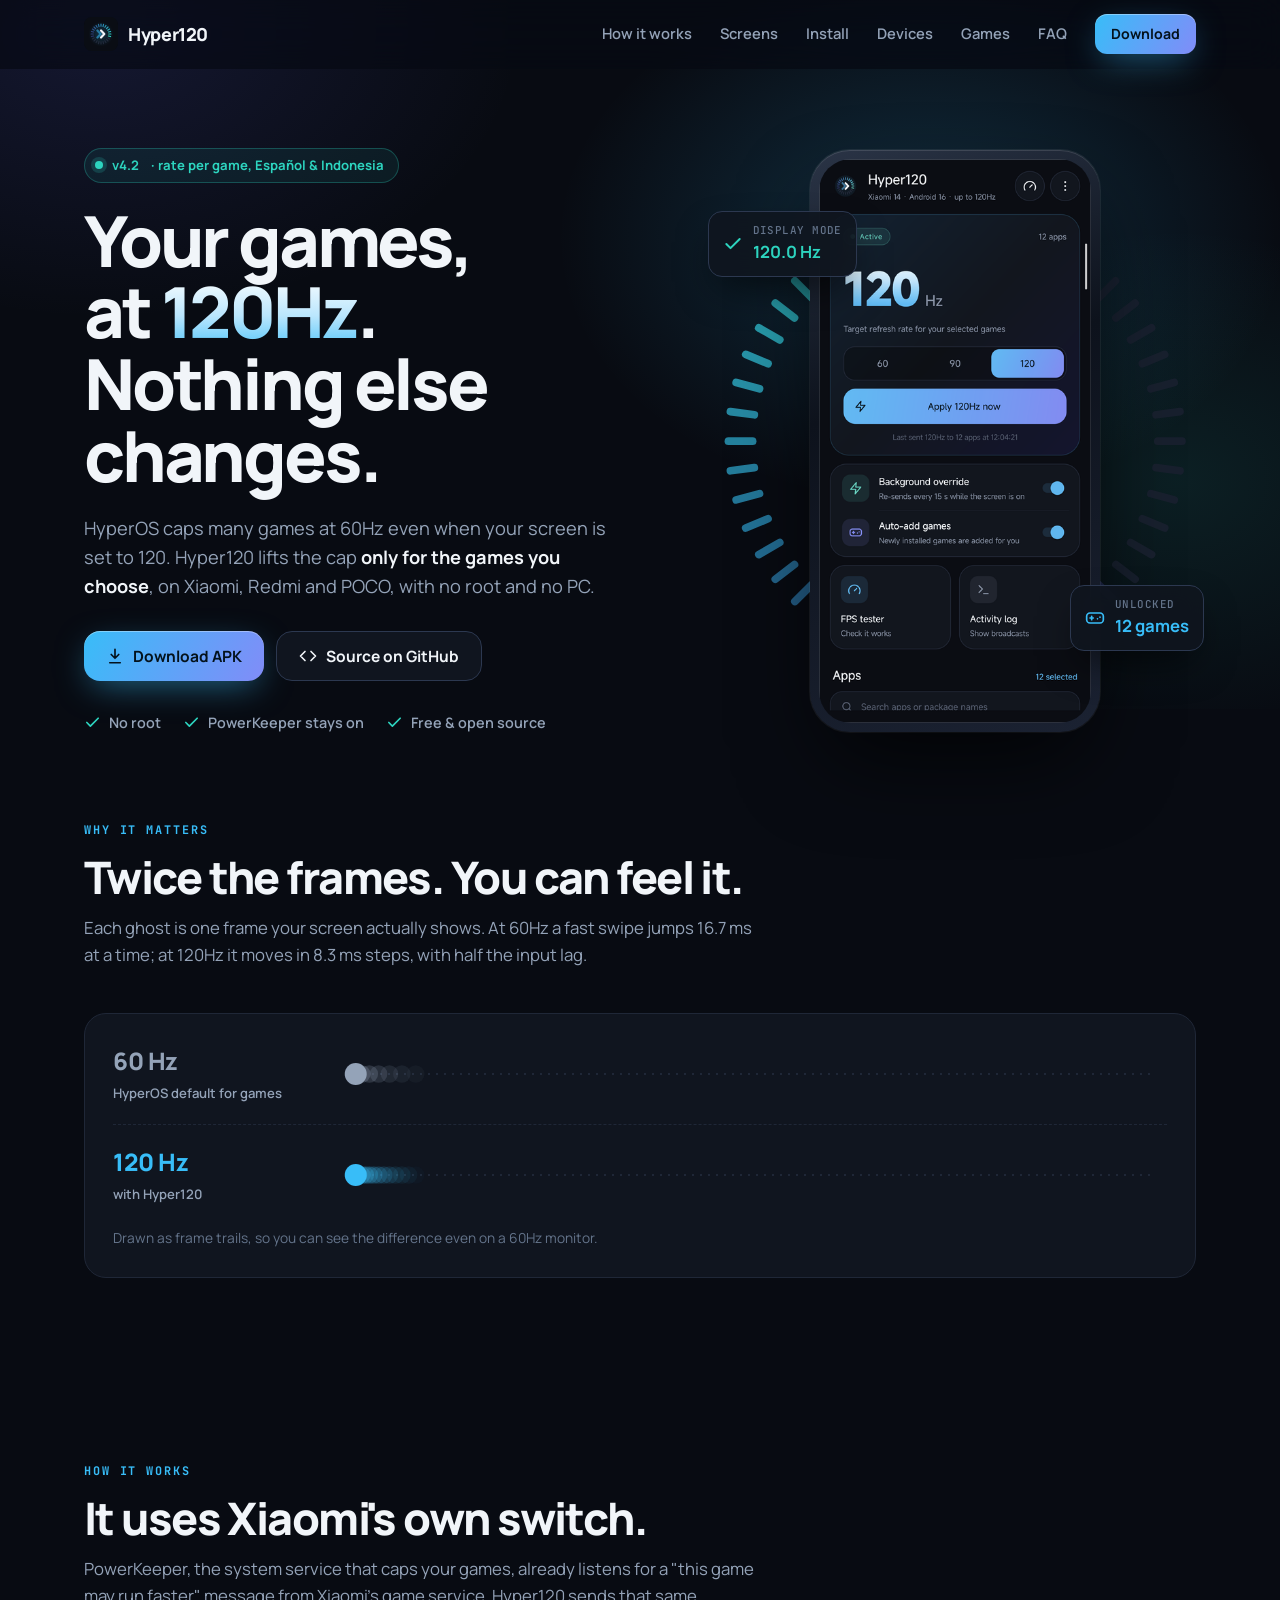
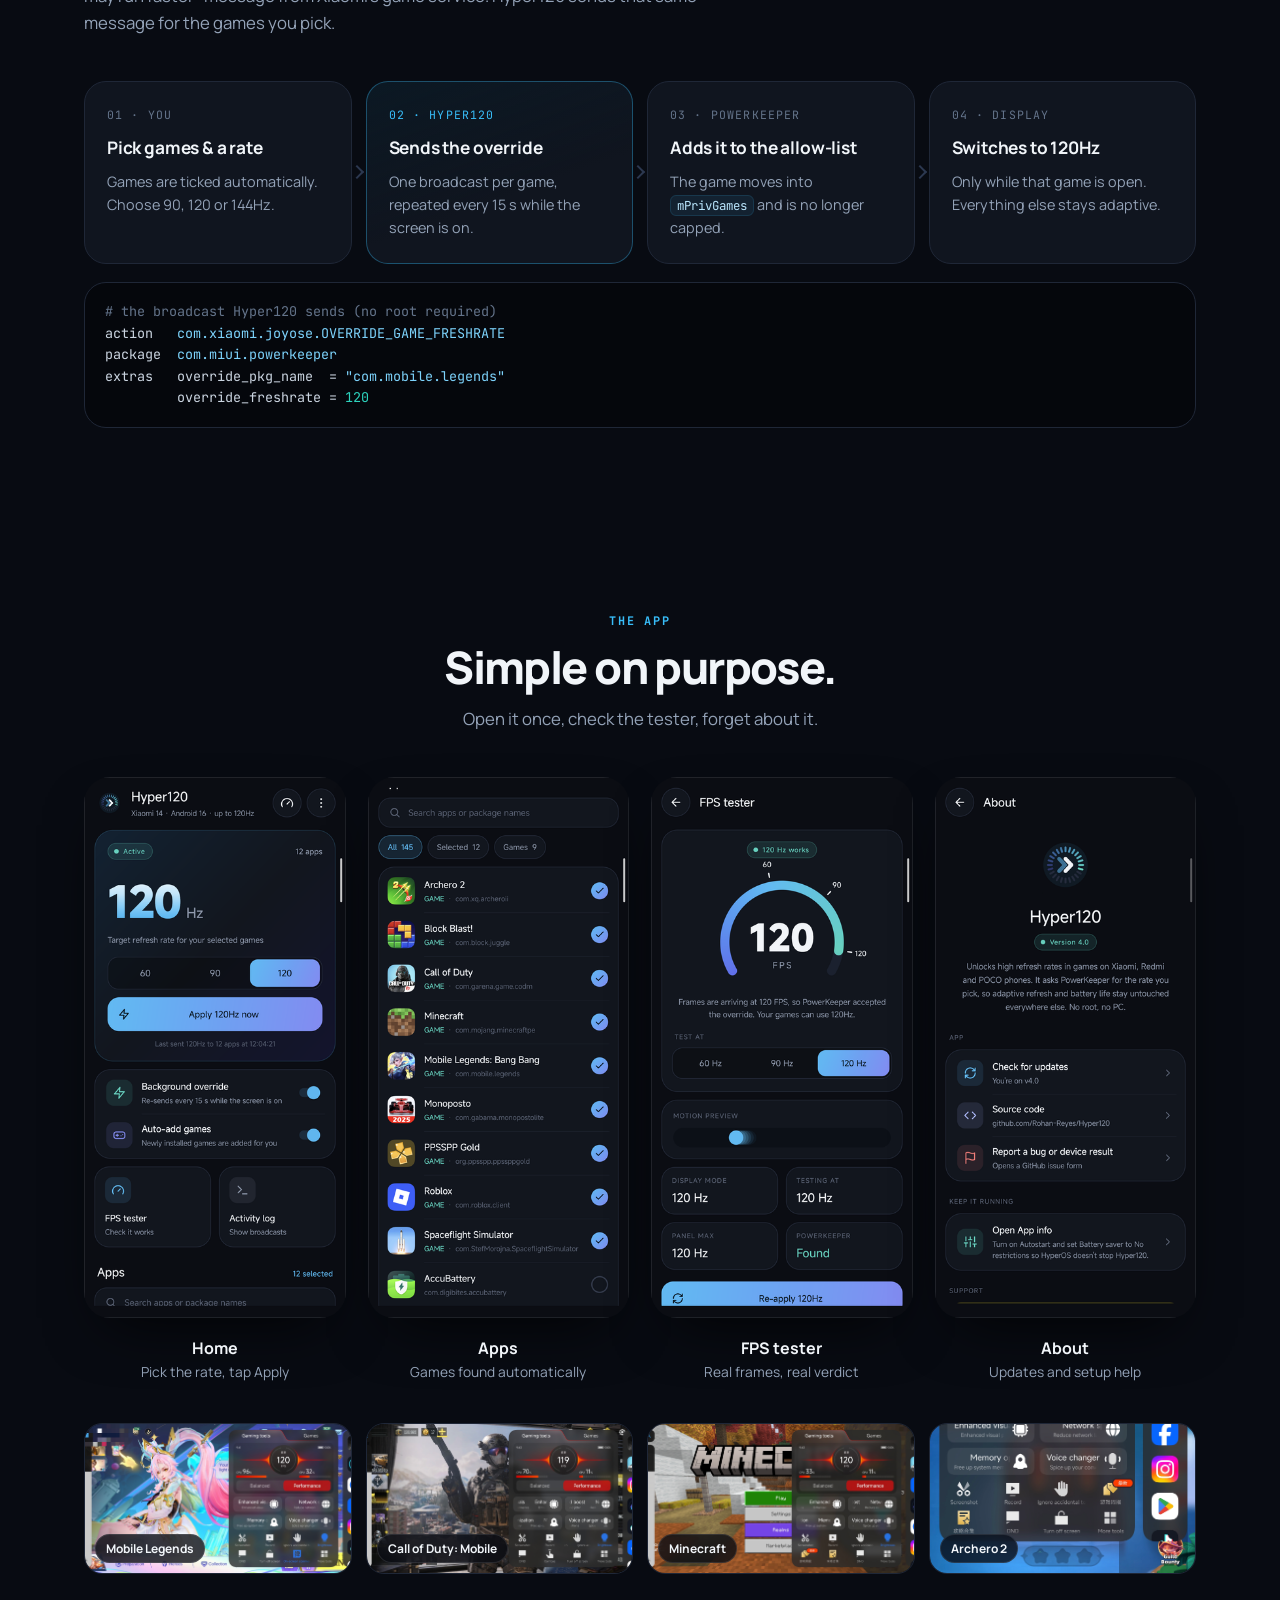
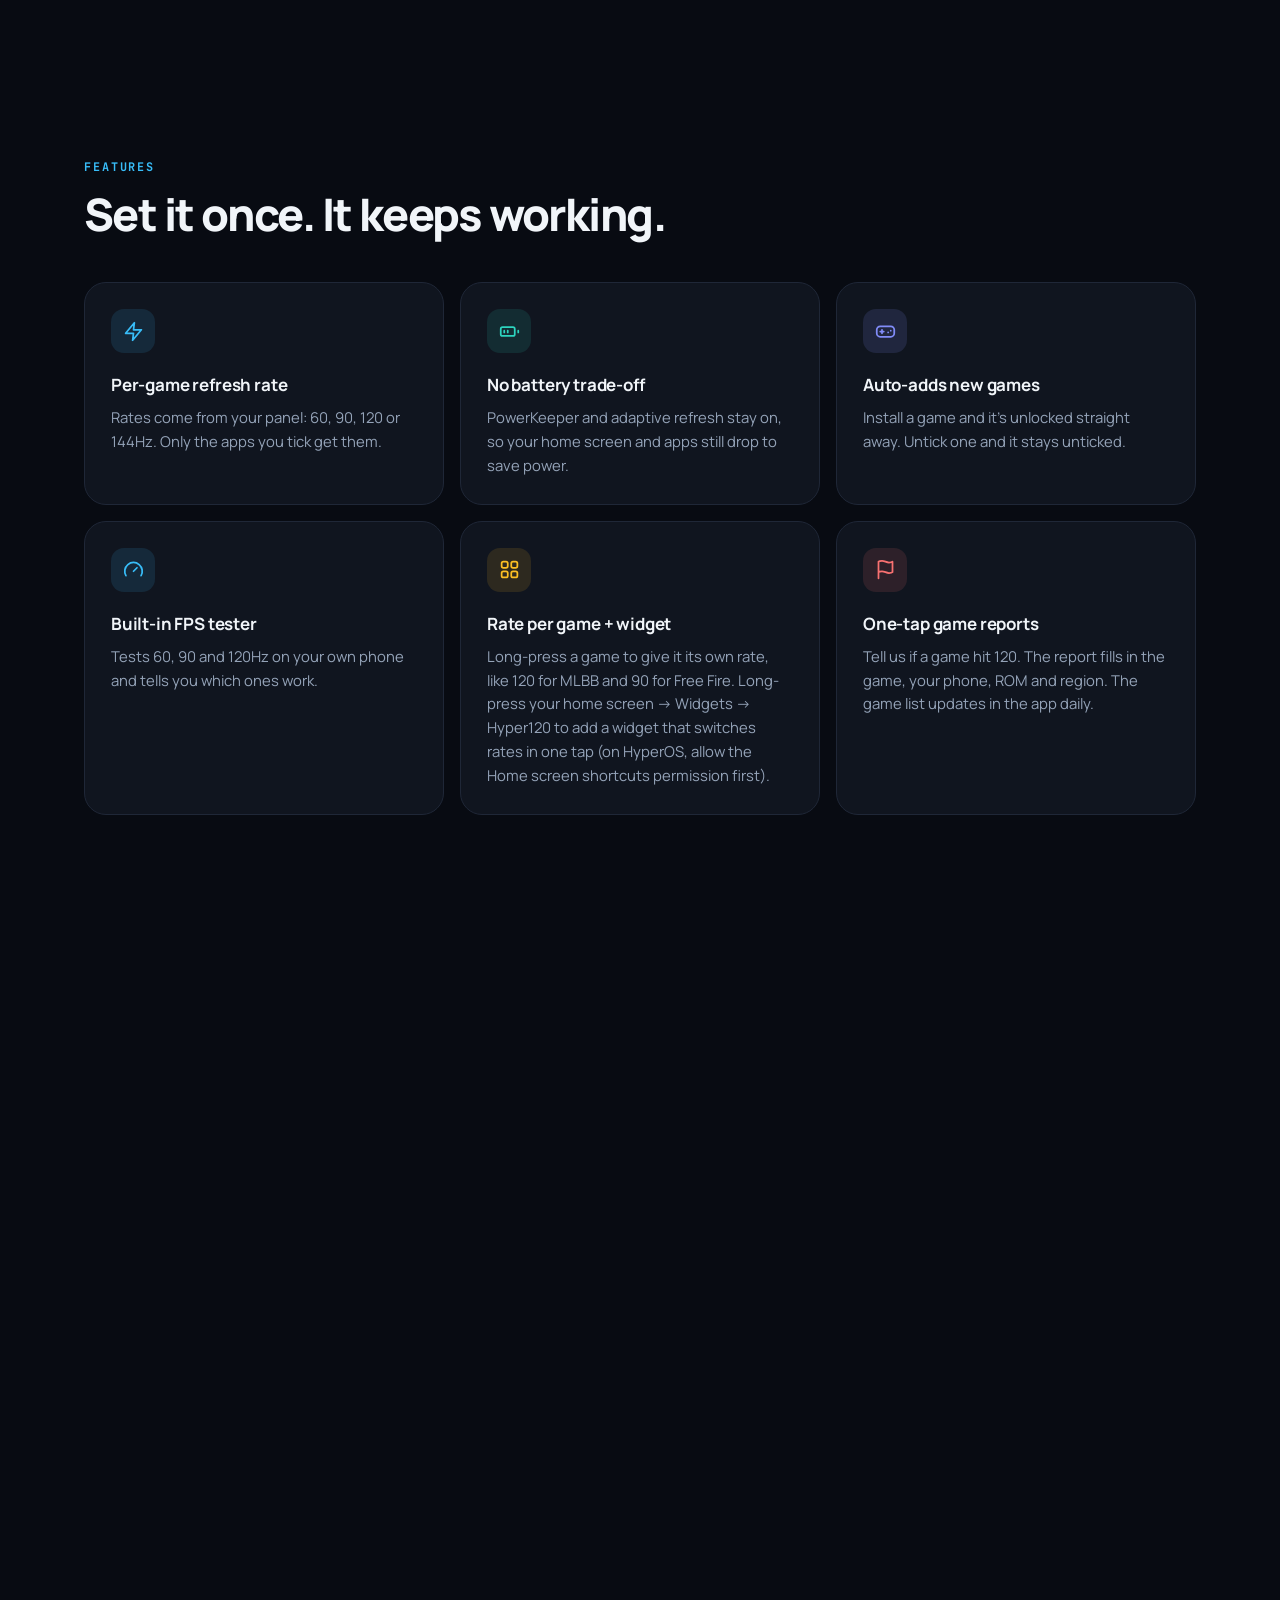
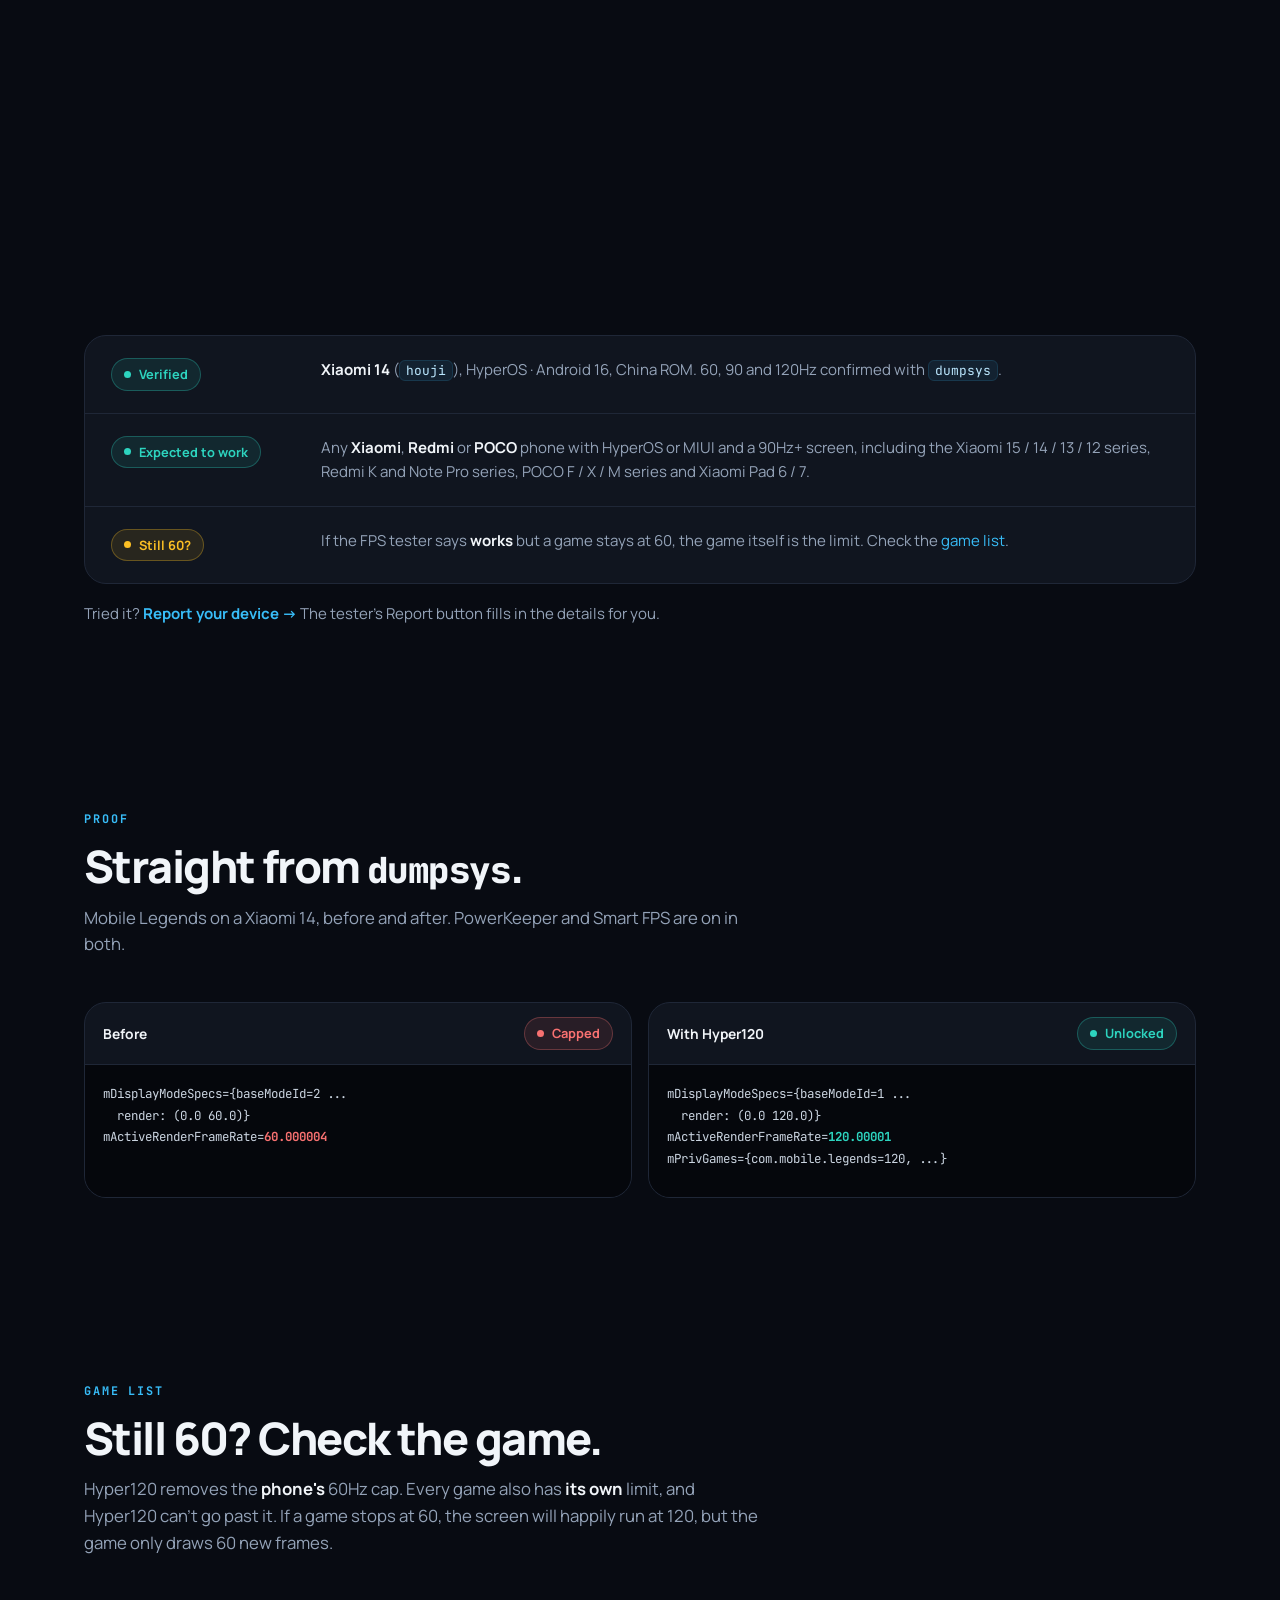
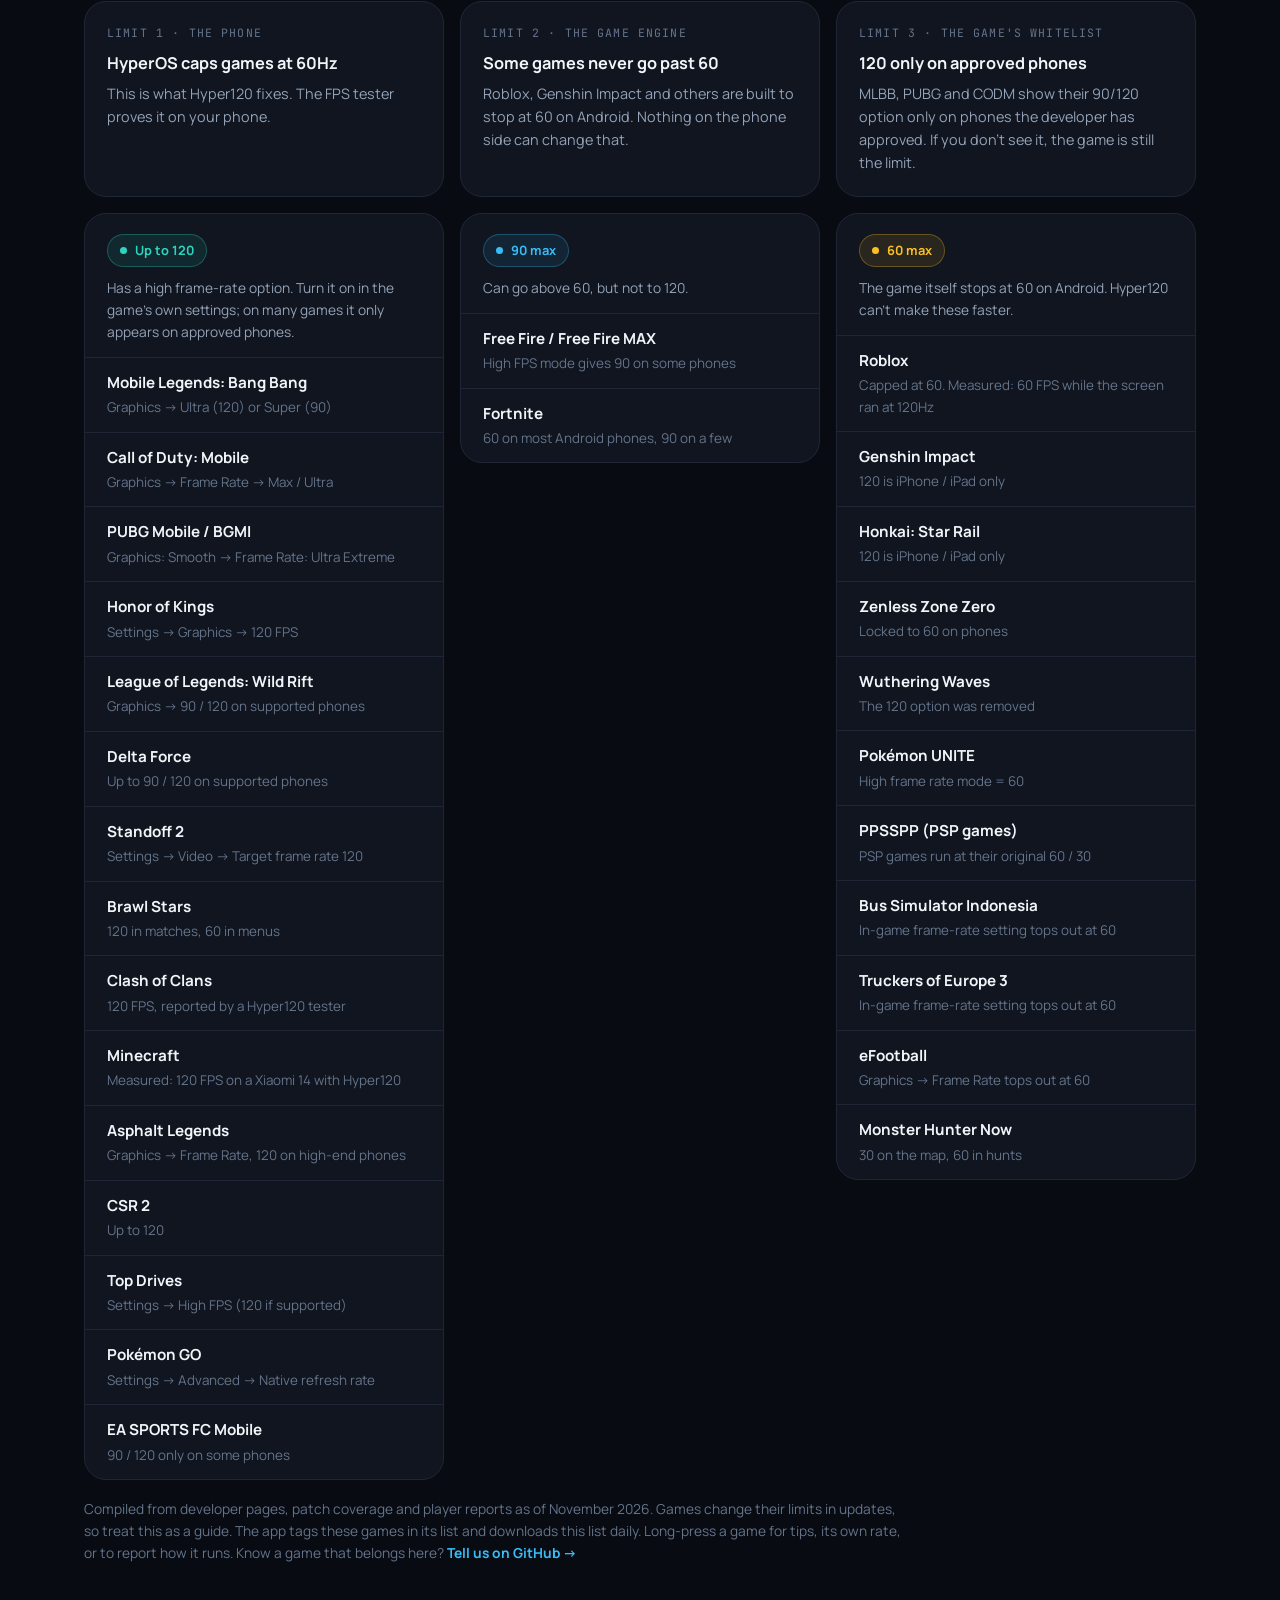
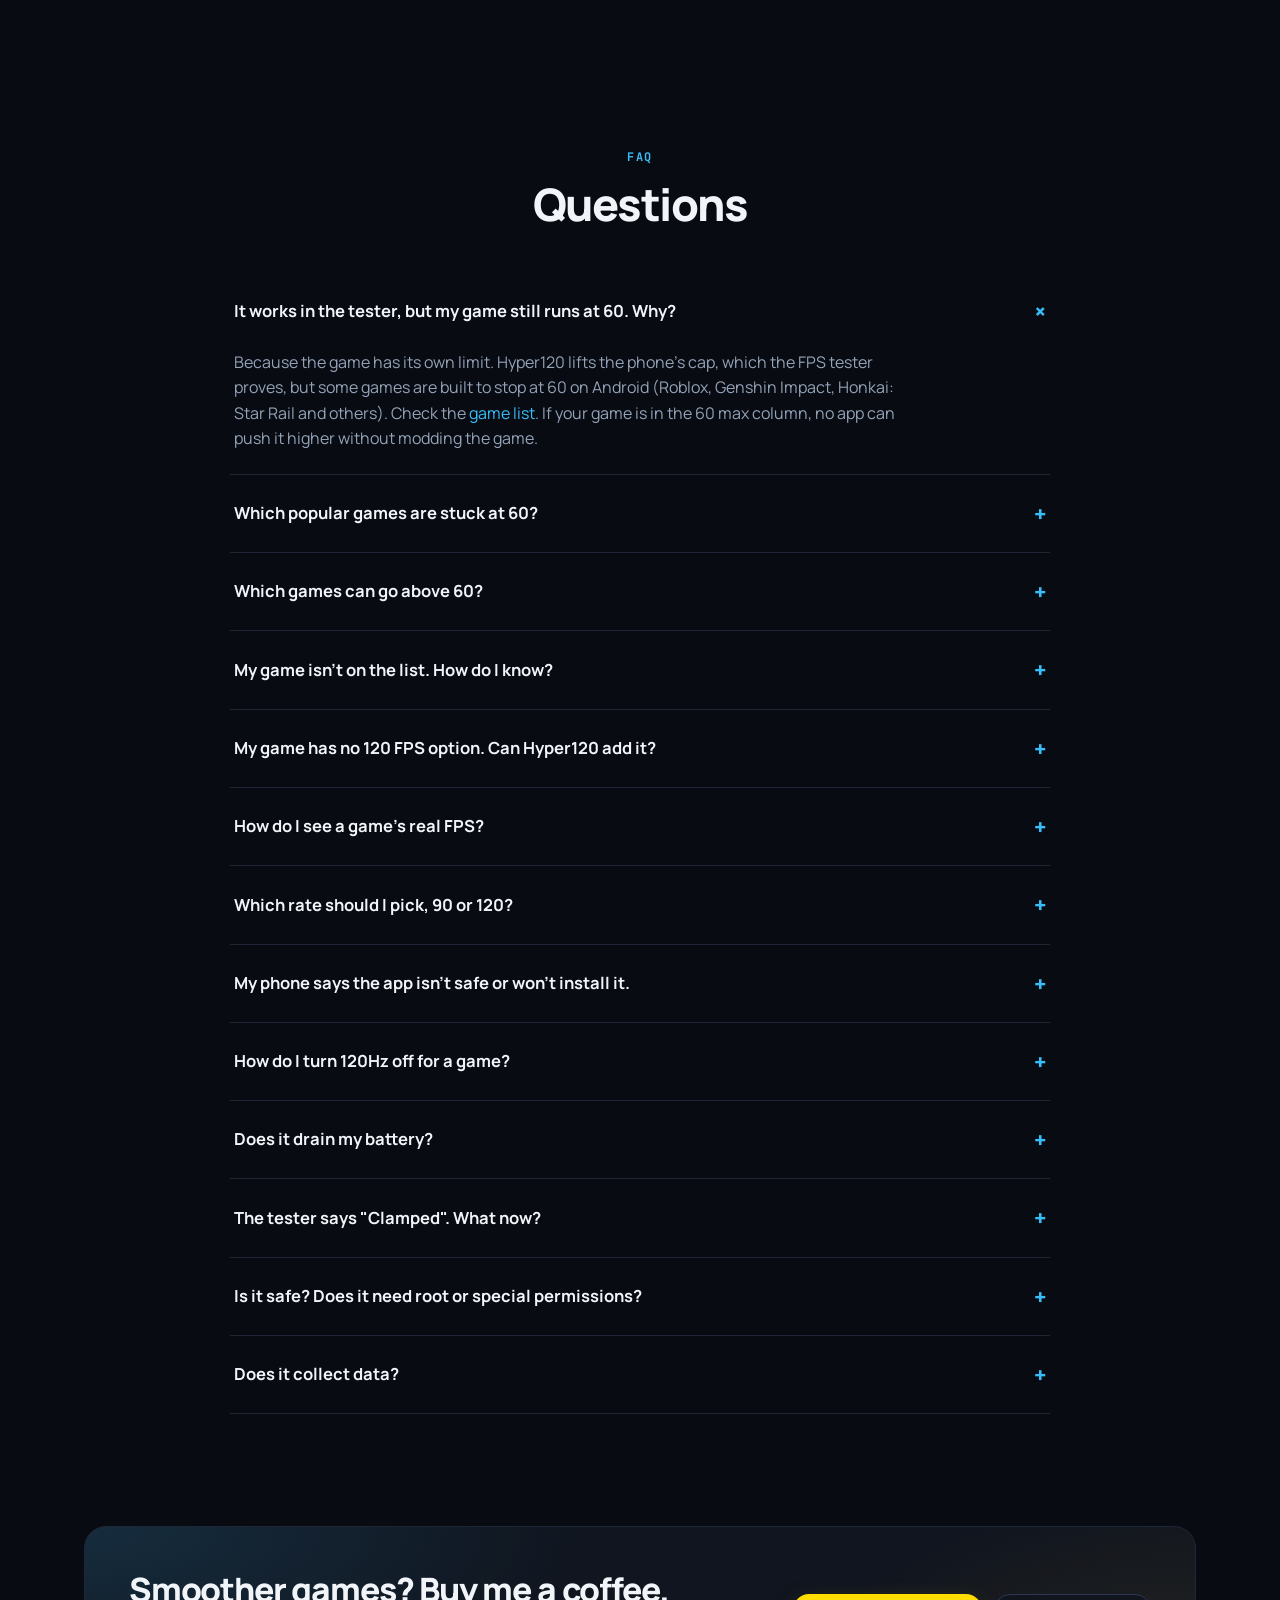
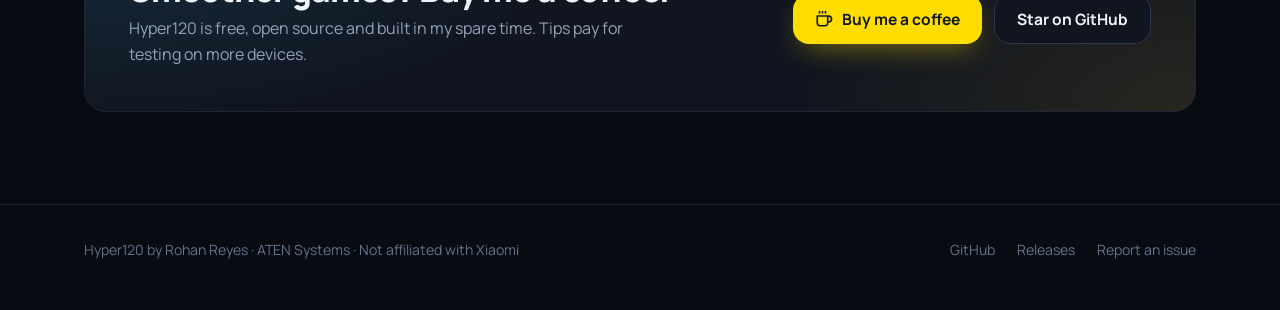
==== commit a0ea1202: "v4.2.1: release signing key, fewer permissions, lower memory - Sign with a proper release key via AP" ====
--- a/web/index.html
+++ b/web/index.html
@@ -501,7 +501,7 @@
         </div>
         <div class="install reveal">
           <ol class="card steps">
-            <li><b>Download the APK</b>Get <code>Hyper120.apk</code> from <a href="https://github.com/Rohan-Reyes/Hyper120/releases/latest" target="_blank" rel="noopener" style="color:var(--sky)">GitHub Releases</a> and open it. Allow installs from unknown sources if asked.</li>
+            <li><b>Download the APK</b>If your phone warns that the app isn't safe, tap <i>More details → Install anyway</i> (see <a href="#faq" style="color:var(--sky)">FAQ</a>). Get <code>Hyper120.apk</code> from <a href="https://github.com/Rohan-Reyes/Hyper120/releases/latest" target="_blank" rel="noopener" style="color:var(--sky)">GitHub Releases</a> and open it. Allow installs from unknown sources if asked.</li>
             <li><b>Open Hyper120</b>Your games are found and set to your screen's top rate straight away.</li>
             <li><b>Let it run in the background</b>In <b style="display:inline">About → Open App info</b>, turn on Autostart and set Battery saver to No restrictions.</li>
             <li><b>Check it worked</b>Tap the gauge icon to open the FPS tester. You should see "120 Hz works".</li>
@@ -648,6 +648,7 @@
           <details><summary>My game has no 120 FPS option. Can Hyper120 add it?</summary><p>No. Games like Mobile Legends, PUBG Mobile and Call of Duty: Mobile decide which phones see their 90/120 option. If your phone isn't on the developer's list, the option stays hidden. Hyper120 makes sure the screen isn't the bottleneck once the game asks for more.</p></details>
           <details><summary>How do I see a game's real FPS?</summary><p>Use the FPS counter in Game Turbo (swipe in from the edge while in a game and turn on the performance overlay). Developer options → "Show refresh rate" shows the <b style="color:var(--text)">screen</b> rate, not the game's. In a 60-capped game it can say 120 while the game still draws 60.</p></details>
           <details><summary>Which rate should I pick, 90 or 120?</summary><p>Pick the highest your game supports. If a game tops out at 90, choosing 120 does no harm; the game just draws 90. Picking 60 sends games back to normal.</p></details>
+          <details><summary>My phone says the app isn't safe or won't install it.</summary><p>Hyper120 isn't on the Play Store, so your phone warns about it like any downloaded app. On <b style="color:var(--text)">Play Protect</b>, tap More details → Install anyway (you may need your fingerprint or PIN). On <b style="color:var(--text)">Xiaomi's security scan</b>, tap Continue installation. If it says "App not installed", uninstall any old copy first. Since v4.2.1 it's signed with a proper release key and asks for fewer permissions, which avoids most warnings. The source code is public on GitHub, and every release lists the APK checksum so you can check your download.</p></details>
           <details><summary>How do I turn 120Hz off for a game?</summary><p>Untick the game in the list. PowerKeeper remembers the last value until it restarts, so to switch back right away, pick 60 and tap Apply, or reboot. To stop everything, turn off Background override or uninstall the app.</p></details>
           <details><summary>Does it drain my battery?</summary><p>Only games you tick run faster, and only while they're open. PowerKeeper and adaptive refresh stay on, so the rest of the phone behaves exactly as before. The background service wakes for a moment every 15 seconds while the screen is on and sleeps while it's off.</p></details>
           <details><summary>The tester says "Clamped". What now?</summary><p>Tap Re-apply, and make sure Autostart is on and Battery saver is set to No restrictions. If it still clamps, please tap Report so we can look into your ROM.</p></details>
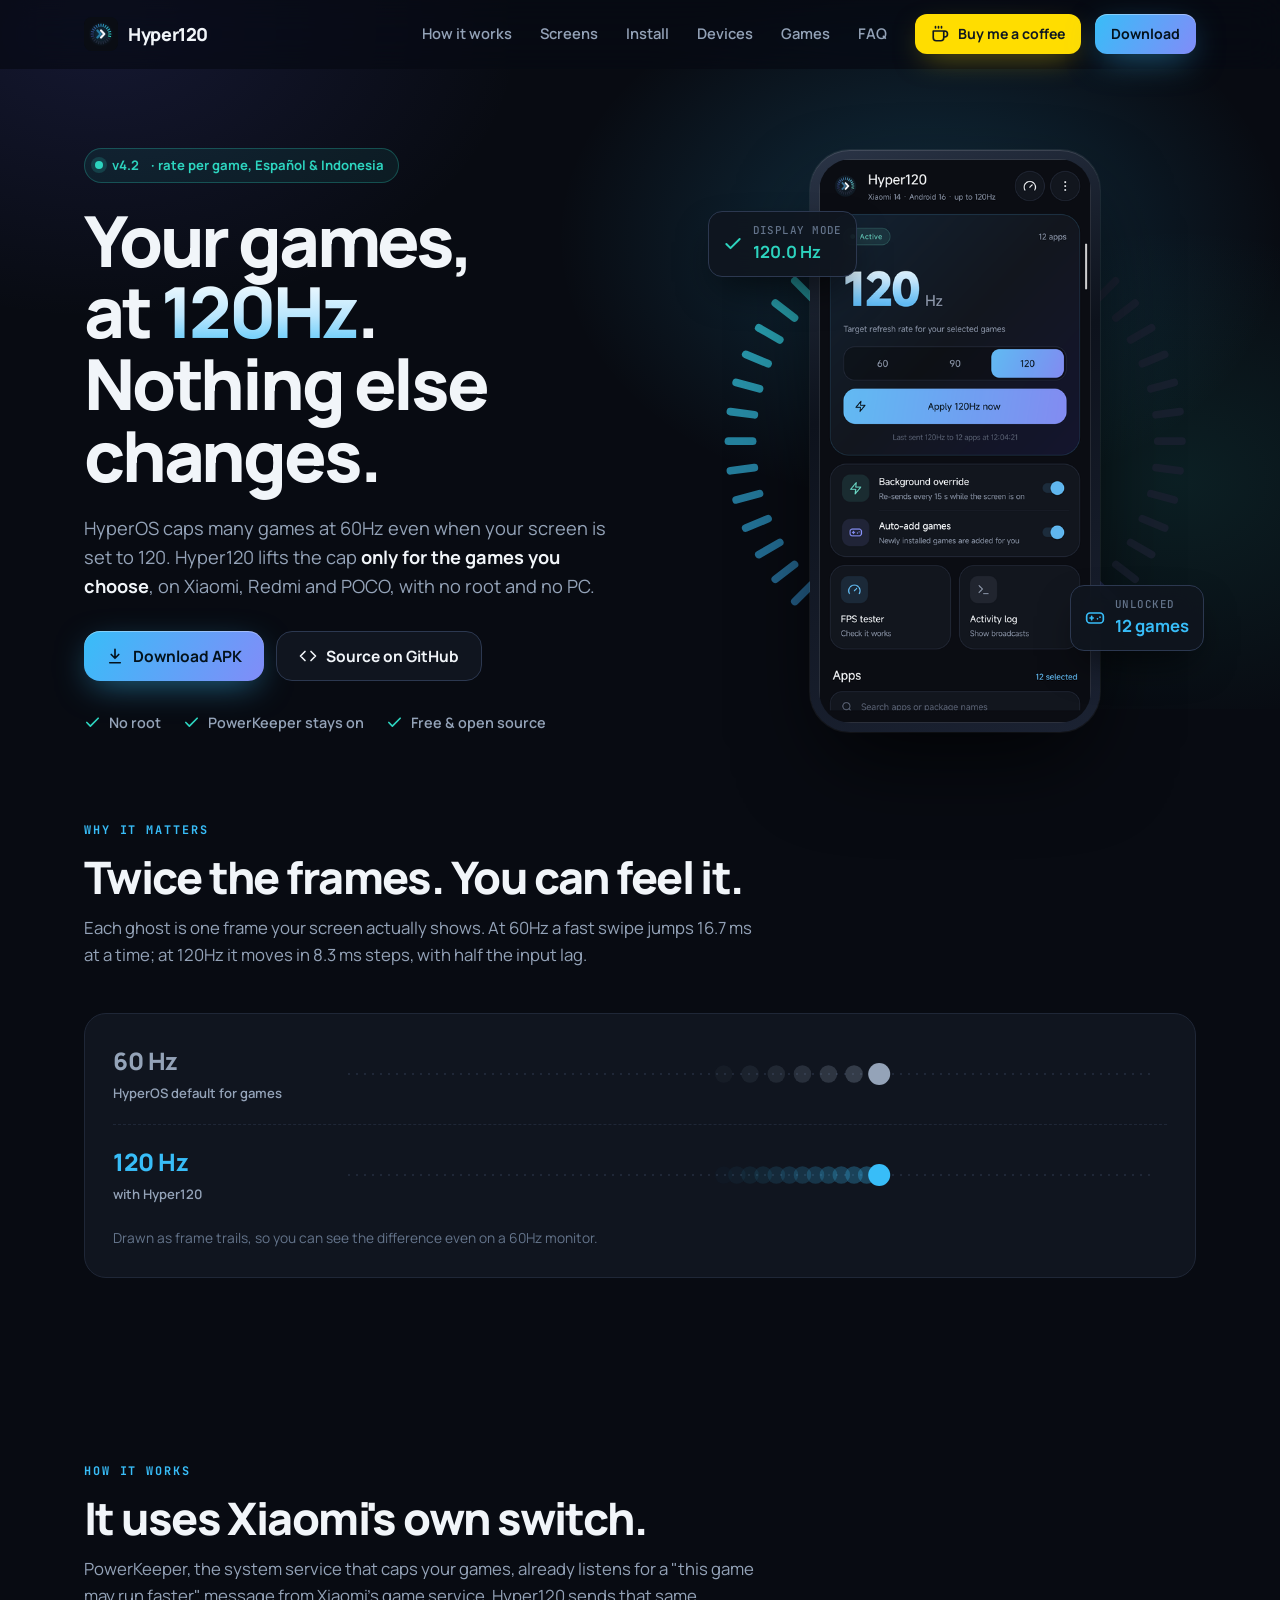
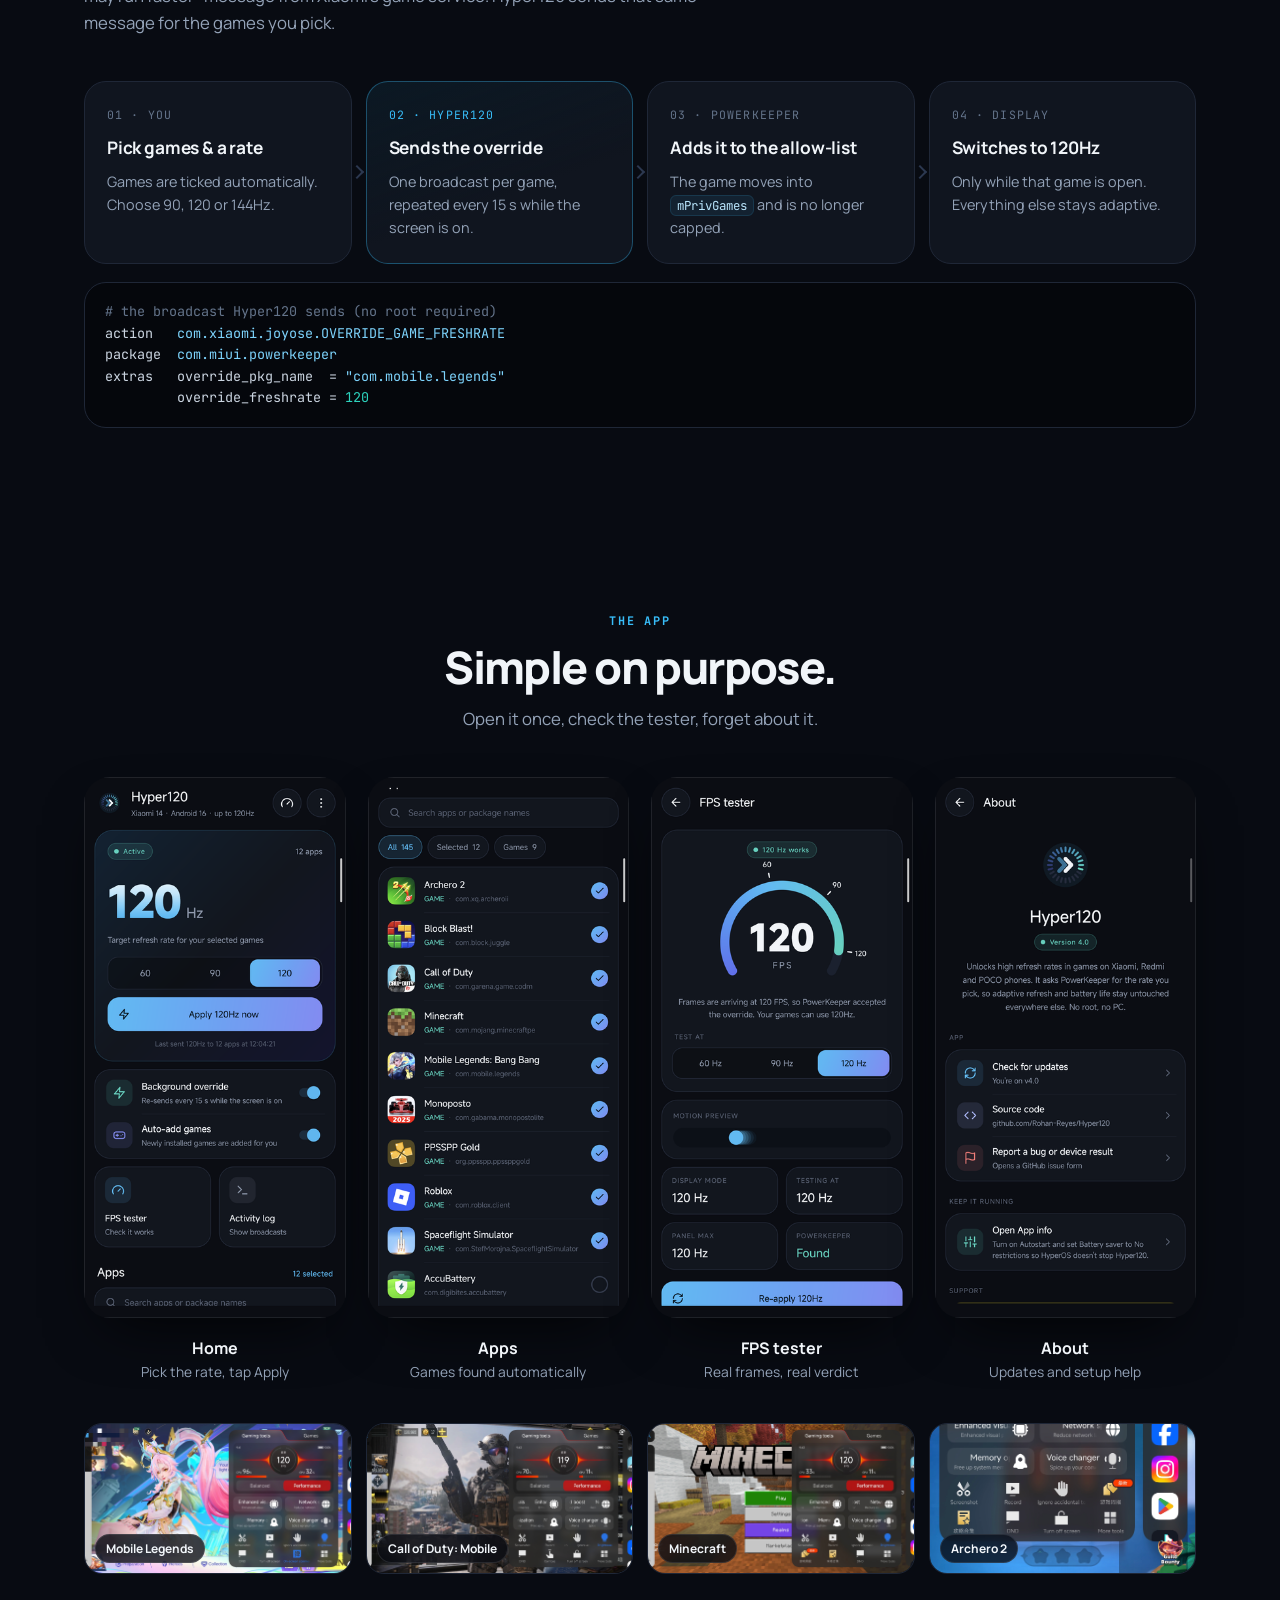
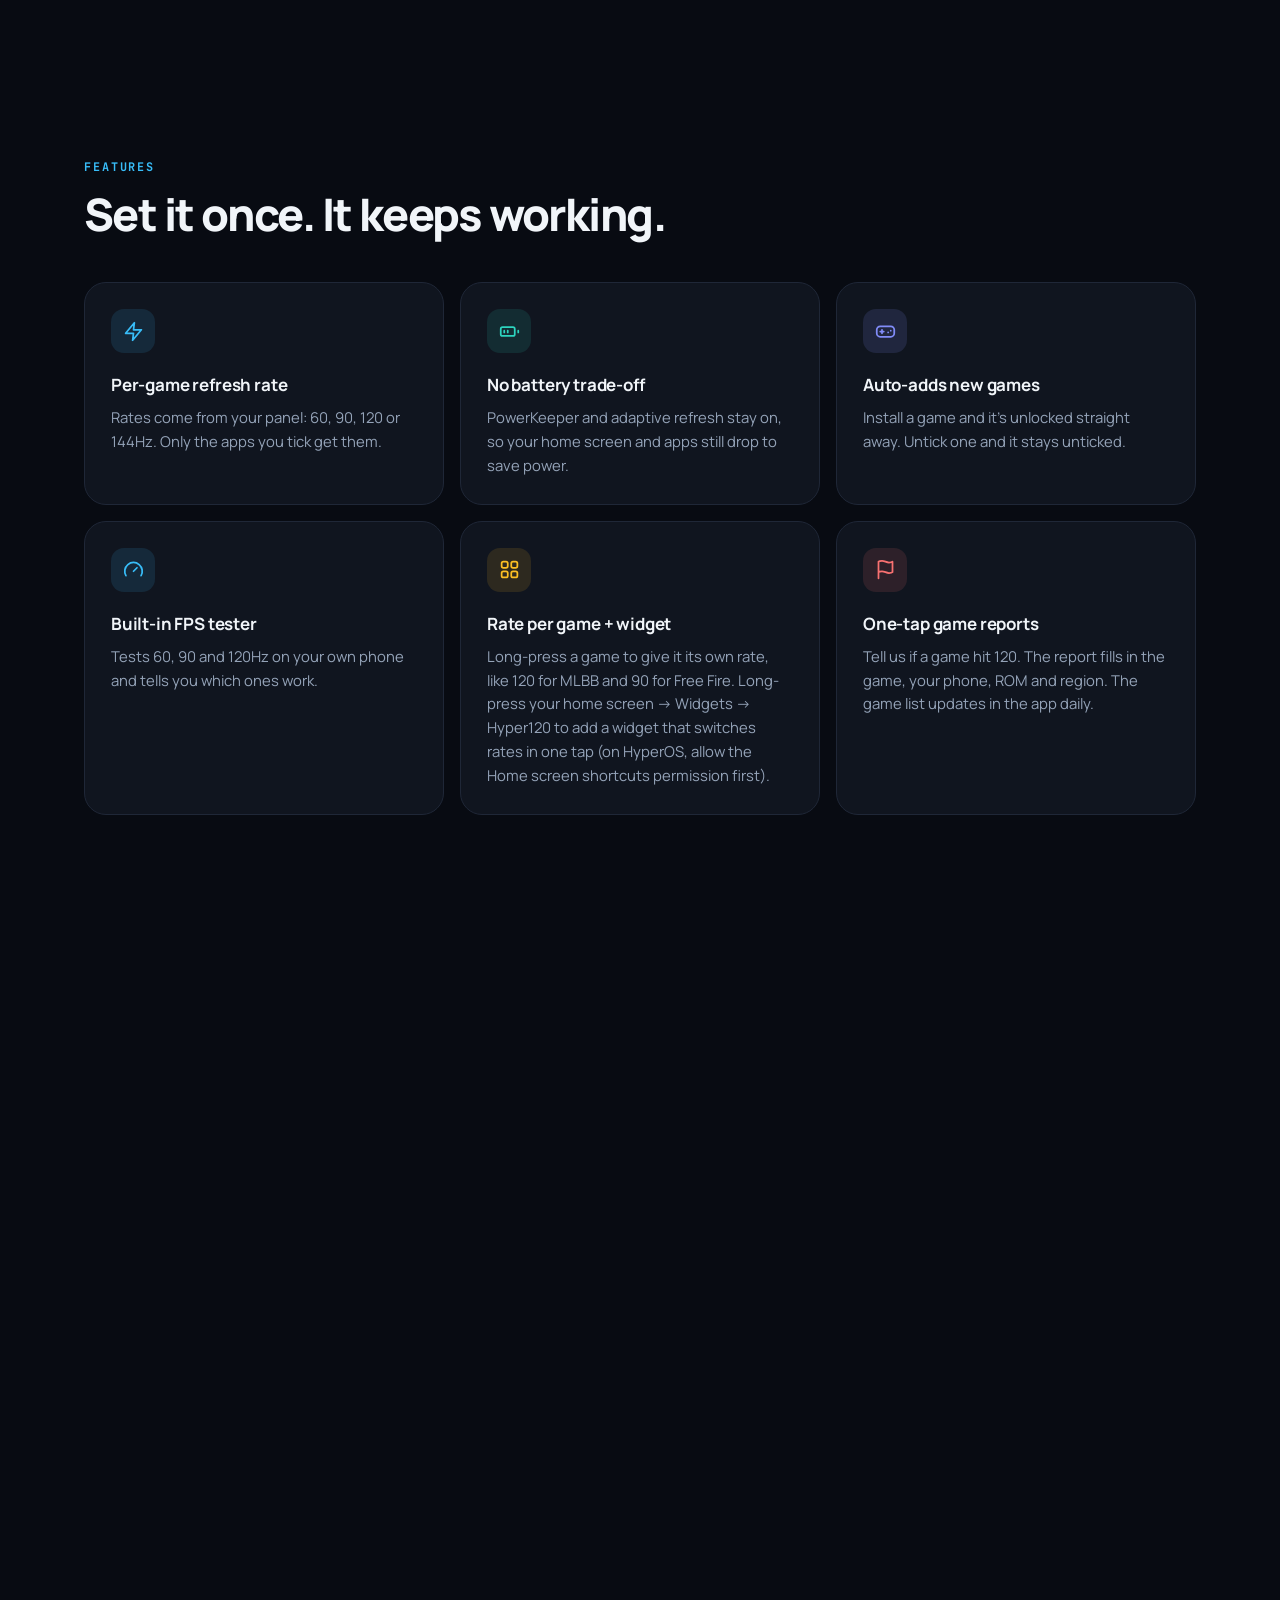
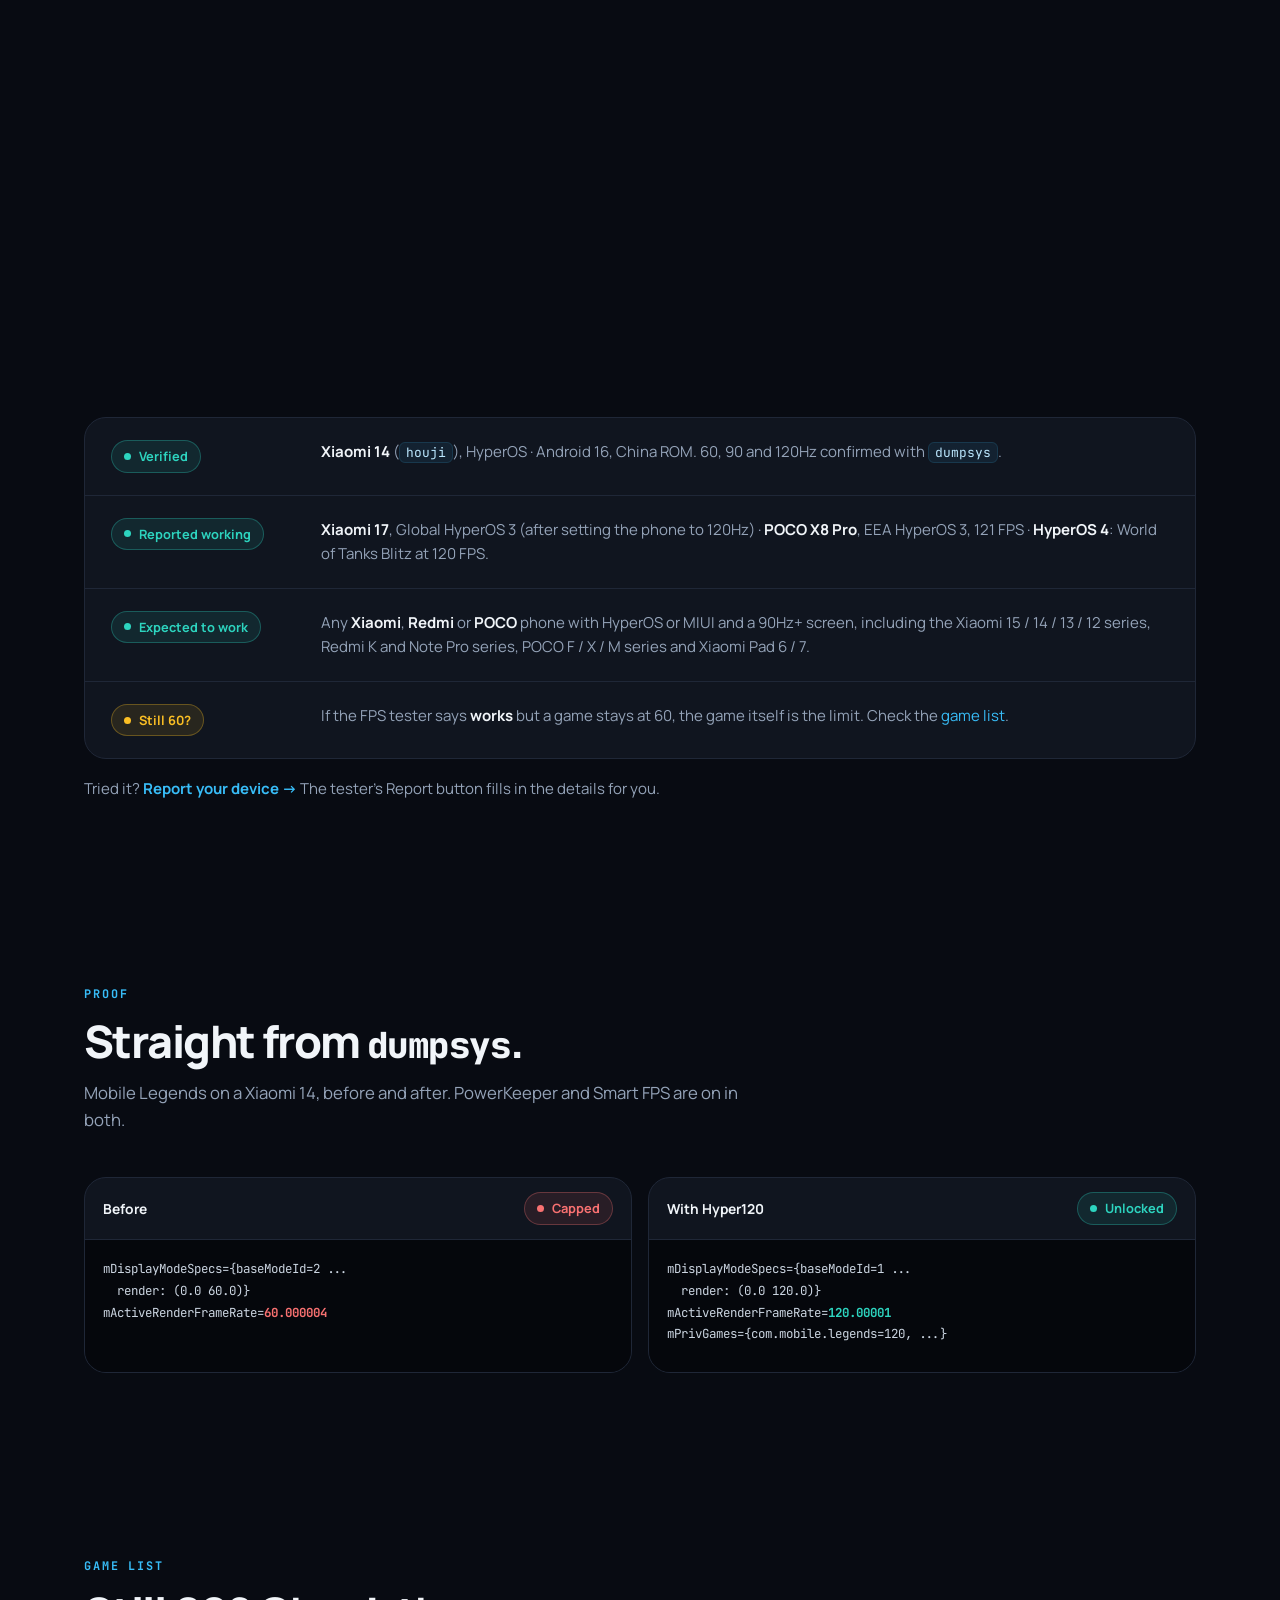
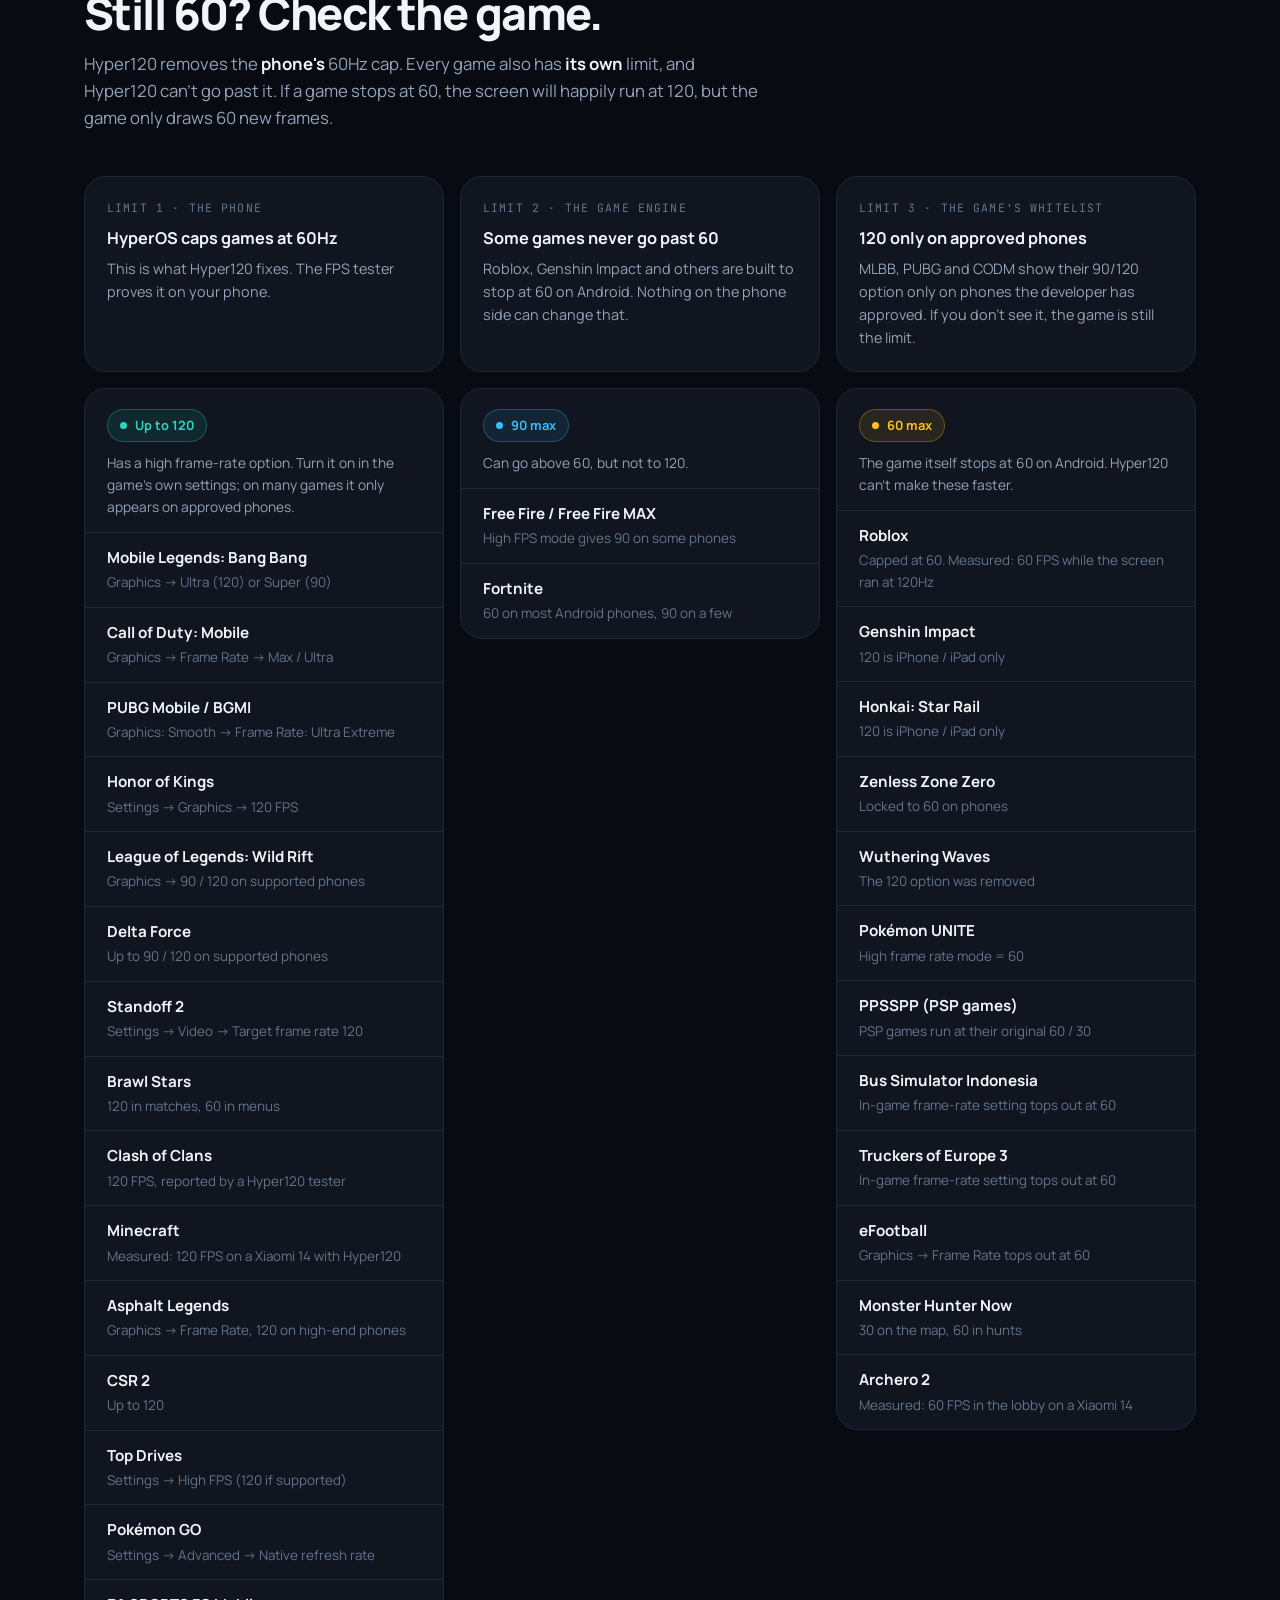
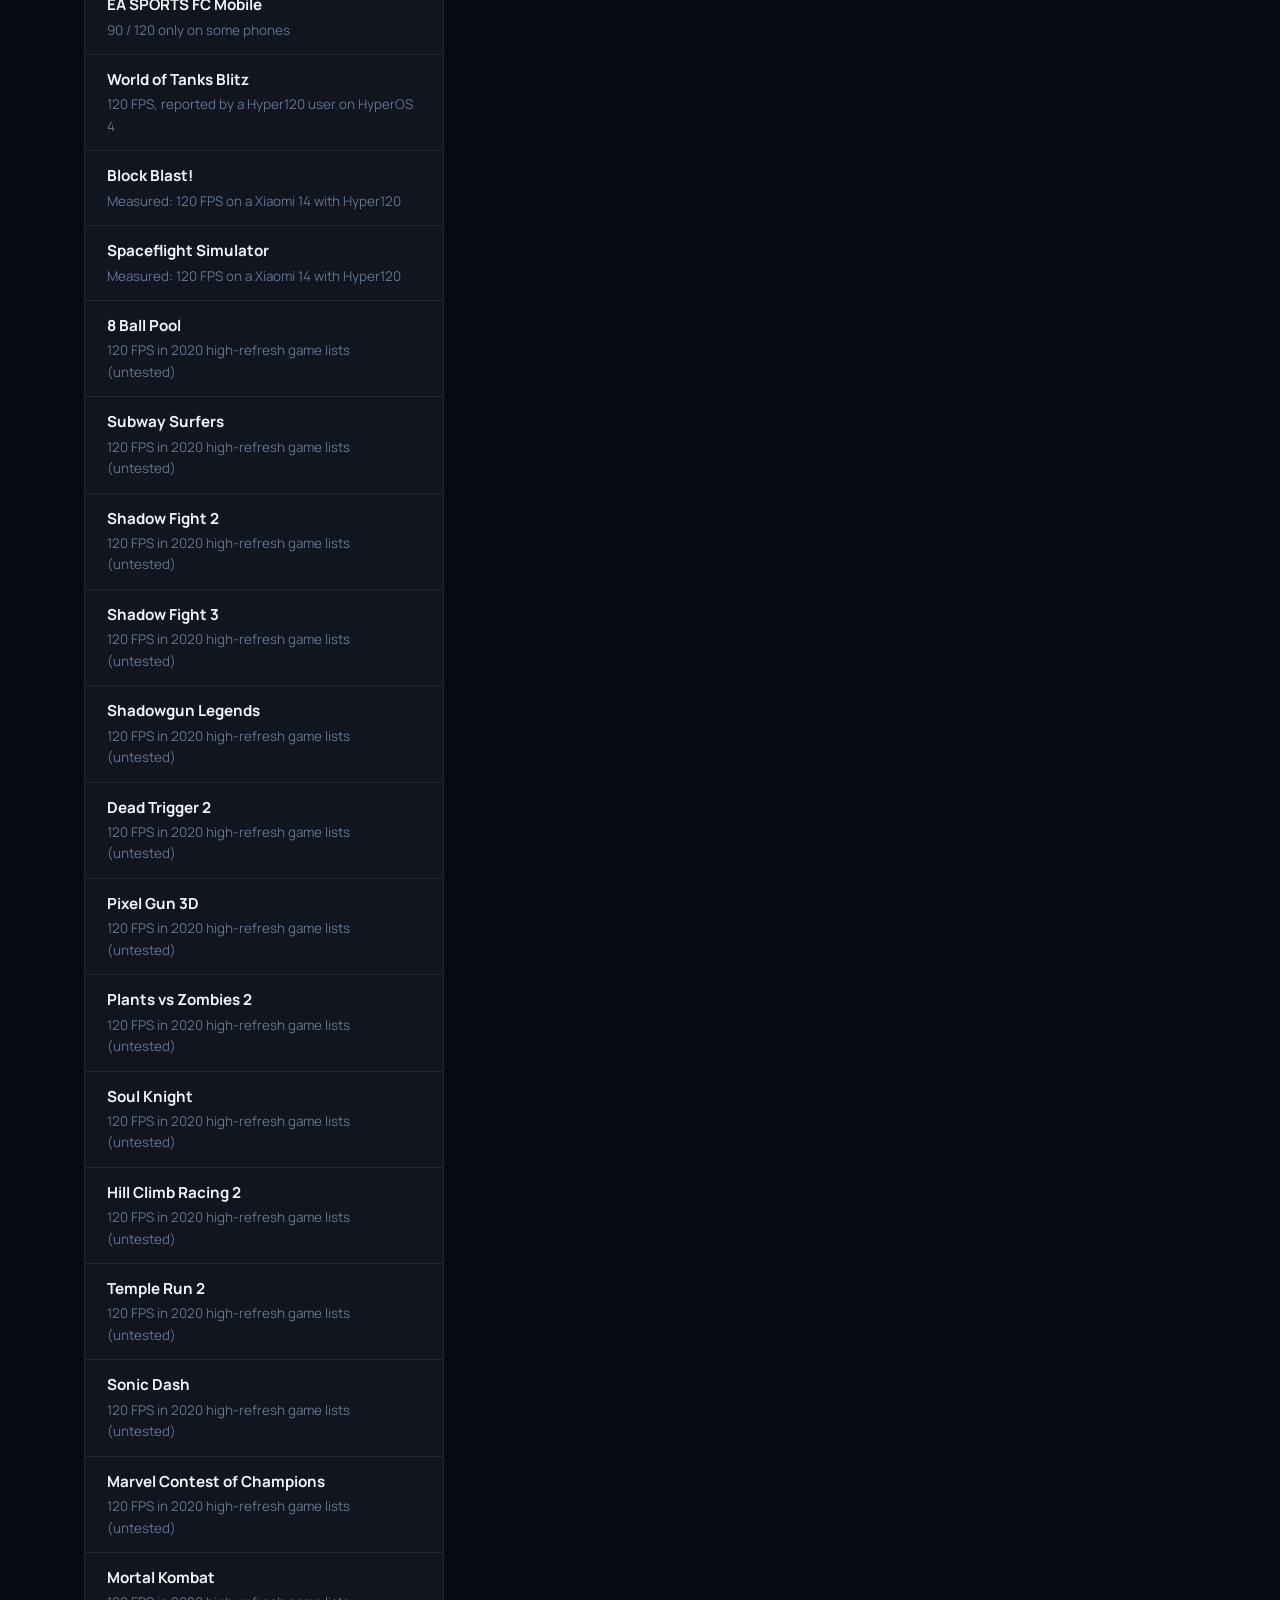
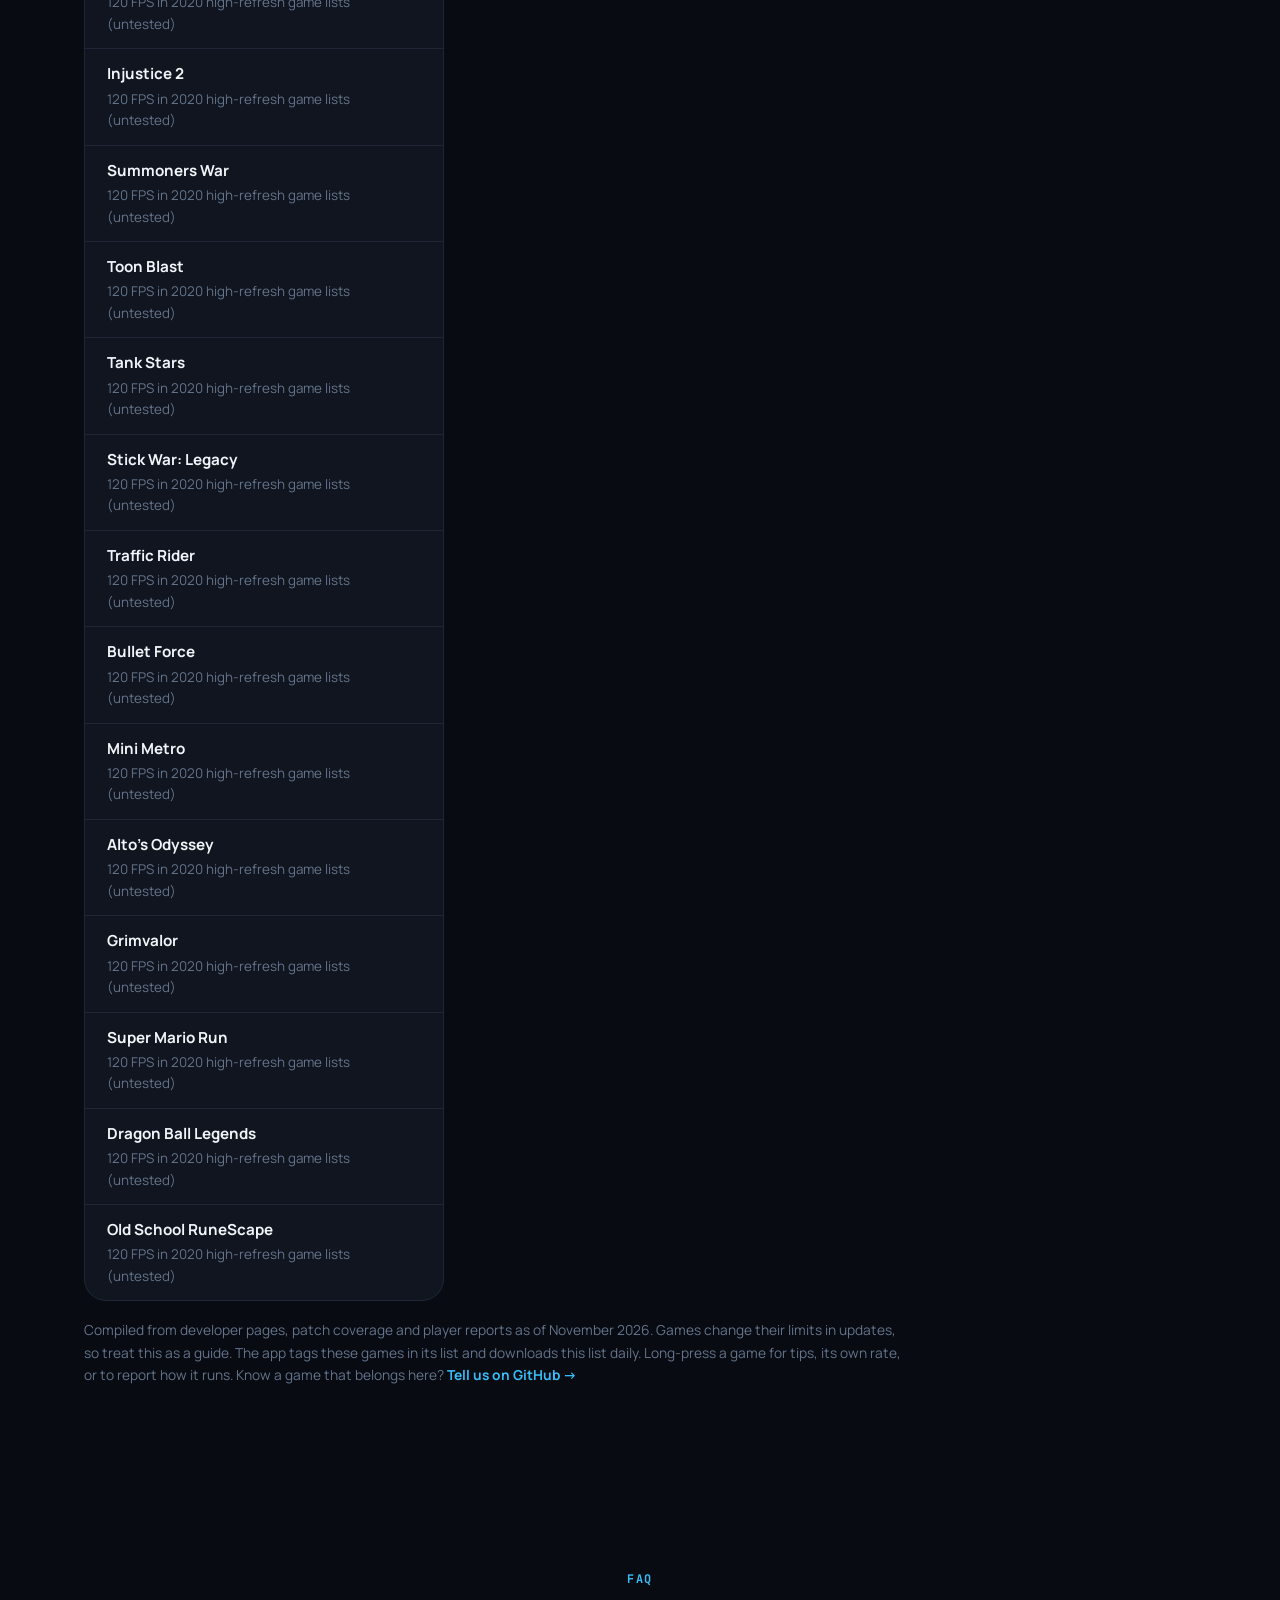
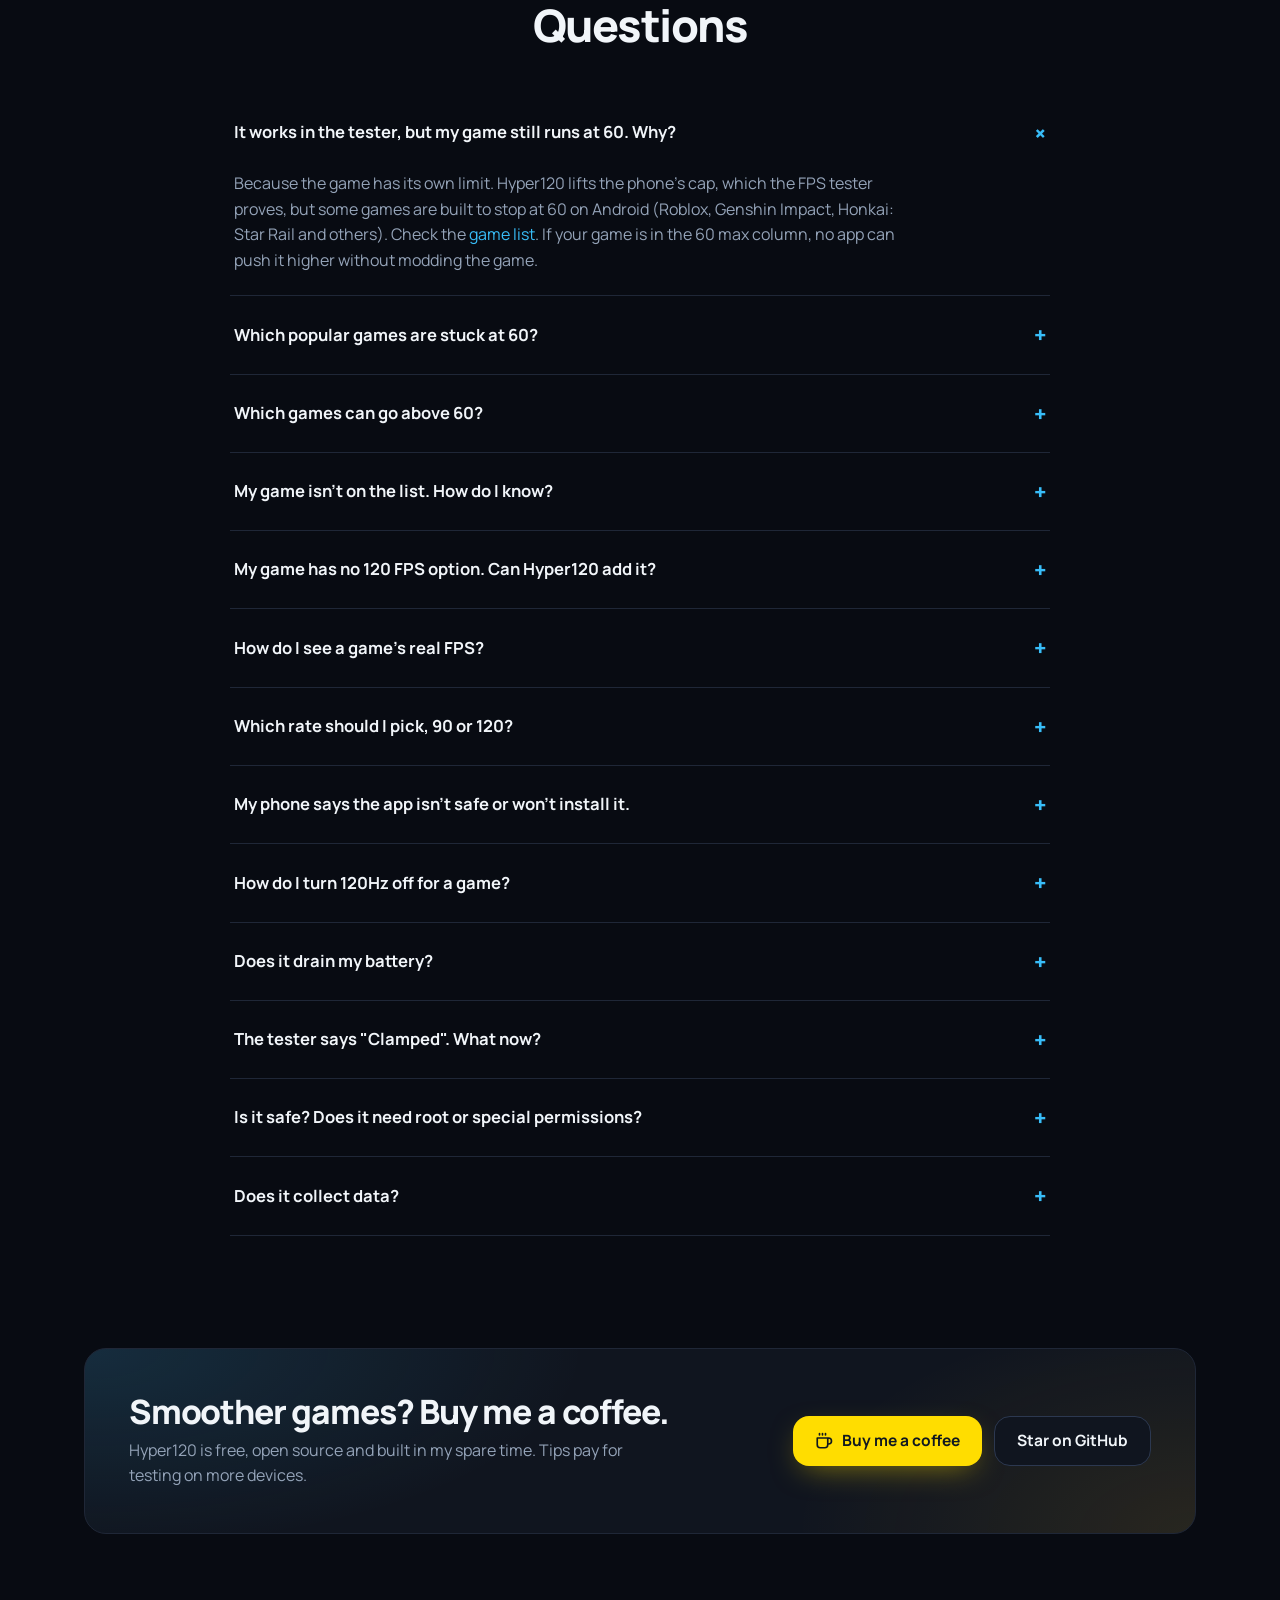
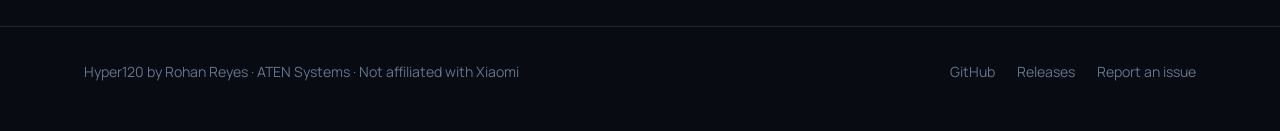
==== commit a5f3b375: "v4.2.2: warn when the phone itself is set to 60Hz; 59-game list - Detect the phone's own refresh-rat" ====
--- a/web/index.html
+++ b/web/index.html
@@ -291,6 +291,8 @@
     .support h2 { font-size: clamp(1.5rem, 3vw, 2.1rem); margin: 0 0 8px; }
     .support p { color: var(--muted); max-width: 520px; }
     .btn-coffee { background: #ffdd00; color: #101820; box-shadow: 0 10px 30px -10px rgba(255,221,0,.5); }
+    .btn-coffee:hover { box-shadow: 0 14px 40px -10px rgba(255,221,0,.75); }
+    .nav-links .nav-coffee { margin-right: -14px; }
 
     footer { border-top: 1px solid var(--line); padding: 34px 0 48px; color: var(--dim); font-size: 0.88rem; }
     .foot { display: flex; flex-wrap: wrap; gap: 16px; justify-content: space-between; align-items: center; }
@@ -319,9 +321,15 @@
       .games { grid-template-columns: 1fr 1fr; }
       .install, .proof, .explain, .caps { grid-template-columns: 1fr; }
     }
+    @media (max-width: 430px) {
+      .nav-coffee span { display: none; }
+      .nav-coffee { padding: 0 12px; }
+    }
     @media (max-width: 720px) {
       .wrap { padding: 0 16px; }
       .nav-links a:not(.btn) { display: none; }
+      .nav-links { gap: 10px; }
+      .nav-links .nav-coffee { margin-right: 0; }
       .hero { padding-top: 40px; }
       section { padding: 64px 0; }
       .lane { grid-template-columns: 1fr; gap: 8px; }
@@ -366,6 +374,7 @@
         <a href="#devices">Devices</a>
         <a href="#games">Games</a>
         <a href="#faq">FAQ</a>
+        <a class="btn btn-coffee btn-sm nav-coffee" href="https://buymeacoffee.com/rohan_reyes" target="_blank" rel="noopener" aria-label="Buy me a coffee"><svg><use href="#i-coffee"/></svg><span>Buy me a coffee</span></a>
         <a class="btn btn-primary btn-sm js-dl" href="https://github.com/Rohan-Reyes/Hyper120/releases/latest" target="_blank" rel="noopener">Download</a>
       </nav>
     </div>
@@ -503,6 +512,7 @@
           <ol class="card steps">
             <li><b>Download the APK</b>If your phone warns that the app isn't safe, tap <i>More details → Install anyway</i> (see <a href="#faq" style="color:var(--sky)">FAQ</a>). Get <code>Hyper120.apk</code> from <a href="https://github.com/Rohan-Reyes/Hyper120/releases/latest" target="_blank" rel="noopener" style="color:var(--sky)">GitHub Releases</a> and open it. Allow installs from unknown sources if asked.</li>
             <li><b>Open Hyper120</b>Your games are found and set to your screen's top rate straight away.</li>
+            <li><b>Set your phone to 120Hz</b>Settings → Display → Refresh rate → <b style="display:inline">120Hz (High)</b>. Games can't go faster than this, and Hyper120 warns you if it's on 60Hz.</li>
             <li><b>Let it run in the background</b>In <b style="display:inline">About → Open App info</b>, turn on Autostart and set Battery saver to No restrictions.</li>
             <li><b>Check it worked</b>Tap the gauge icon to open the FPS tester. You should see "120 Hz works".</li>
           </ol>
@@ -534,6 +544,7 @@
         </div>
         <div class="card compat reveal">
           <div class="row"><span><span class="pill p-ok"><i></i>Verified</span></span><p><b>Xiaomi 14</b> (<code>houji</code>), HyperOS · Android 16, China ROM. 60, 90 and 120Hz confirmed with <code>dumpsys</code>.</p></div>
+          <div class="row"><span><span class="pill p-ok"><i></i>Reported working</span></span><p><b>Xiaomi 17</b>, Global HyperOS 3 (after setting the phone to 120Hz) · <b>POCO X8 Pro</b>, EEA HyperOS 3, 121 FPS · <b>HyperOS 4</b>: World of Tanks Blitz at 120 FPS.</p></div>
           <div class="row"><span><span class="pill p-ok"><i></i>Expected to work</span></span><p>Any <b>Xiaomi</b>, <b>Redmi</b> or <b>POCO</b> phone with HyperOS or MIUI and a 90Hz+ screen, including the Xiaomi 15 / 14 / 13 / 12 series, Redmi K and Note Pro series, POCO F / X / M series and Xiaomi Pad 6 / 7.</p></div>
           <div class="row"><span><span class="pill p-amb"><i></i>Still 60?</span></span><p>If the FPS tester says <b>works</b> but a game stays at 60, the game itself is the limit. Check the <a href="#games" style="color:var(--sky)">game list</a>.</p></div>
         </div>
@@ -602,6 +613,36 @@
               <li><b>Top Drives</b><span>Settings → High FPS (120 if supported)</span></li>
               <li><b>Pokémon GO</b><span>Settings → Advanced → Native refresh rate</span></li>
               <li><b>EA SPORTS FC Mobile</b><span>90 / 120 only on some phones</span></li>
+              <li><b>World of Tanks Blitz</b><span>120 FPS, reported by a Hyper120 user on HyperOS 4</span></li>
+              <li><b>Block Blast!</b><span>Measured: 120 FPS on a Xiaomi 14 with Hyper120</span></li>
+              <li><b>Spaceflight Simulator</b><span>Measured: 120 FPS on a Xiaomi 14 with Hyper120</span></li>
+              <li><b>8 Ball Pool</b><span>120 FPS in 2020 high-refresh game lists (untested)</span></li>
+              <li><b>Subway Surfers</b><span>120 FPS in 2020 high-refresh game lists (untested)</span></li>
+              <li><b>Shadow Fight 2</b><span>120 FPS in 2020 high-refresh game lists (untested)</span></li>
+              <li><b>Shadow Fight 3</b><span>120 FPS in 2020 high-refresh game lists (untested)</span></li>
+              <li><b>Shadowgun Legends</b><span>120 FPS in 2020 high-refresh game lists (untested)</span></li>
+              <li><b>Dead Trigger 2</b><span>120 FPS in 2020 high-refresh game lists (untested)</span></li>
+              <li><b>Pixel Gun 3D</b><span>120 FPS in 2020 high-refresh game lists (untested)</span></li>
+              <li><b>Plants vs Zombies 2</b><span>120 FPS in 2020 high-refresh game lists (untested)</span></li>
+              <li><b>Soul Knight</b><span>120 FPS in 2020 high-refresh game lists (untested)</span></li>
+              <li><b>Hill Climb Racing 2</b><span>120 FPS in 2020 high-refresh game lists (untested)</span></li>
+              <li><b>Temple Run 2</b><span>120 FPS in 2020 high-refresh game lists (untested)</span></li>
+              <li><b>Sonic Dash</b><span>120 FPS in 2020 high-refresh game lists (untested)</span></li>
+              <li><b>Marvel Contest of Champions</b><span>120 FPS in 2020 high-refresh game lists (untested)</span></li>
+              <li><b>Mortal Kombat</b><span>120 FPS in 2020 high-refresh game lists (untested)</span></li>
+              <li><b>Injustice 2</b><span>120 FPS in 2020 high-refresh game lists (untested)</span></li>
+              <li><b>Summoners War</b><span>120 FPS in 2020 high-refresh game lists (untested)</span></li>
+              <li><b>Toon Blast</b><span>120 FPS in 2020 high-refresh game lists (untested)</span></li>
+              <li><b>Tank Stars</b><span>120 FPS in 2020 high-refresh game lists (untested)</span></li>
+              <li><b>Stick War: Legacy</b><span>120 FPS in 2020 high-refresh game lists (untested)</span></li>
+              <li><b>Traffic Rider</b><span>120 FPS in 2020 high-refresh game lists (untested)</span></li>
+              <li><b>Bullet Force</b><span>120 FPS in 2020 high-refresh game lists (untested)</span></li>
+              <li><b>Mini Metro</b><span>120 FPS in 2020 high-refresh game lists (untested)</span></li>
+              <li><b>Alto&#x27;s Odyssey</b><span>120 FPS in 2020 high-refresh game lists (untested)</span></li>
+              <li><b>Grimvalor</b><span>120 FPS in 2020 high-refresh game lists (untested)</span></li>
+              <li><b>Super Mario Run</b><span>120 FPS in 2020 high-refresh game lists (untested)</span></li>
+              <li><b>Dragon Ball Legends</b><span>120 FPS in 2020 high-refresh game lists (untested)</span></li>
+              <li><b>Old School RuneScape</b><span>120 FPS in 2020 high-refresh game lists (untested)</span></li>
             </ul>
           </div>
           <div class="card cap">
@@ -625,6 +666,7 @@
               <li><b>Truckers of Europe 3</b><span>In-game frame-rate setting tops out at 60</span></li>
               <li><b>eFootball</b><span>Graphics → Frame Rate tops out at 60</span></li>
               <li><b>Monster Hunter Now</b><span>30 on the map, 60 in hunts</span></li>
+              <li><b>Archero 2</b><span>Measured: 60 FPS in the lobby on a Xiaomi 14</span></li>
             </ul>
           </div>
         </div>
@@ -642,8 +684,8 @@
         </div>
         <div class="faq reveal">
           <details open><summary>It works in the tester, but my game still runs at 60. Why?</summary><p>Because the game has its own limit. Hyper120 lifts the phone's cap, which the FPS tester proves, but some games are built to stop at 60 on Android (Roblox, Genshin Impact, Honkai: Star Rail and others). Check the <a href="#games" style="color:var(--sky)">game list</a>. If your game is in the 60 max column, no app can push it higher without modding the game.</p></details>
-          <details><summary>Which popular games are stuck at 60?</summary><p><!-- games:names60 -->Roblox, Genshin Impact, Honkai: Star Rail, Zenless Zone Zero, Wuthering Waves, Pokémon UNITE, PPSSPP (PSP games), Bus Simulator Indonesia, Truckers of Europe 3, eFootball and Monster Hunter Now<!-- /games:names60 -->. These games limit themselves, so they stay at 60 even with Hyper120 on. The app tags them <b style="color:var(--amber)">60 MAX</b>. See the <a href="#games" style="color:var(--sky)">full game list</a>.</p></details>
-          <details><summary>Which games can go above 60?</summary><p><!-- games:names120 -->Mobile Legends: Bang Bang, Call of Duty: Mobile, PUBG Mobile / BGMI, Honor of Kings, League of Legends: Wild Rift, Delta Force, Standoff 2, Brawl Stars, Clash of Clans, Minecraft, Asphalt Legends, CSR 2, Top Drives, Pokémon GO and EA SPORTS FC Mobile<!-- /games:names120 --> can, but you must turn on the high frame rate in each game's settings, and many only show it on phones the developer has approved. <!-- games:names90 -->Free Fire / Free Fire MAX and Fortnite<!-- /games:names90 --> top out at 90.</p></details>
+          <details><summary>Which popular games are stuck at 60?</summary><p><!-- games:names60 -->Roblox, Genshin Impact, Honkai: Star Rail, Zenless Zone Zero, Wuthering Waves, Pokémon UNITE, PPSSPP (PSP games), Bus Simulator Indonesia, Truckers of Europe 3, eFootball, Monster Hunter Now and Archero 2<!-- /games:names60 -->. These games limit themselves, so they stay at 60 even with Hyper120 on. The app tags them <b style="color:var(--amber)">60 MAX</b>. See the <a href="#games" style="color:var(--sky)">full game list</a>.</p></details>
+          <details><summary>Which games can go above 60?</summary><p><!-- games:names120 -->Mobile Legends: Bang Bang, Call of Duty: Mobile, PUBG Mobile / BGMI, Honor of Kings, League of Legends: Wild Rift, Delta Force, Standoff 2, Brawl Stars, Clash of Clans, Minecraft, Asphalt Legends, CSR 2, Top Drives, Pokémon GO, EA SPORTS FC Mobile, World of Tanks Blitz, Block Blast!, Spaceflight Simulator, 8 Ball Pool, Subway Surfers, Shadow Fight 2, Shadow Fight 3, Shadowgun Legends, Dead Trigger 2, Pixel Gun 3D, Plants vs Zombies 2, Soul Knight, Hill Climb Racing 2, Temple Run 2, Sonic Dash, Marvel Contest of Champions, Mortal Kombat, Injustice 2, Summoners War, Toon Blast, Tank Stars, Stick War: Legacy, Traffic Rider, Bullet Force, Mini Metro, Alto&#x27;s Odyssey, Grimvalor, Super Mario Run, Dragon Ball Legends and Old School RuneScape<!-- /games:names120 --> can, but you must turn on the high frame rate in each game's settings, and many only show it on phones the developer has approved. <!-- games:names90 -->Free Fire / Free Fire MAX and Fortnite<!-- /games:names90 --> top out at 90.</p></details>
           <details><summary>My game isn't on the list. How do I know?</summary><p>Look in the game's graphics settings for a frame-rate option. If the highest choice is 60 (or there's no option at all), the game is most likely capped at 60. Then check with Game Turbo's FPS counter while playing, long-press the game in Hyper120 and tap <b style="color:var(--text)">Report how it runs</b>. We'll add it to the list.</p></details>
           <details><summary>My game has no 120 FPS option. Can Hyper120 add it?</summary><p>No. Games like Mobile Legends, PUBG Mobile and Call of Duty: Mobile decide which phones see their 90/120 option. If your phone isn't on the developer's list, the option stays hidden. Hyper120 makes sure the screen isn't the bottleneck once the game asks for more.</p></details>
           <details><summary>How do I see a game's real FPS?</summary><p>Use the FPS counter in Game Turbo (swipe in from the edge while in a game and turn on the performance overlay). Developer options → "Show refresh rate" shows the <b style="color:var(--text)">screen</b> rate, not the game's. In a 60-capped game it can say 120 while the game still draws 60.</p></details>
@@ -651,7 +693,7 @@
           <details><summary>My phone says the app isn't safe or won't install it.</summary><p>Hyper120 isn't on the Play Store, so your phone warns about it like any downloaded app. On <b style="color:var(--text)">Play Protect</b>, tap More details → Install anyway (you may need your fingerprint or PIN). On <b style="color:var(--text)">Xiaomi's security scan</b>, tap Continue installation. If it says "App not installed", uninstall any old copy first. Since v4.2.1 it's signed with a proper release key and asks for fewer permissions, which avoids most warnings. The source code is public on GitHub, and every release lists the APK checksum so you can check your download.</p></details>
           <details><summary>How do I turn 120Hz off for a game?</summary><p>Untick the game in the list. PowerKeeper remembers the last value until it restarts, so to switch back right away, pick 60 and tap Apply, or reboot. To stop everything, turn off Background override or uninstall the app.</p></details>
           <details><summary>Does it drain my battery?</summary><p>Only games you tick run faster, and only while they're open. PowerKeeper and adaptive refresh stay on, so the rest of the phone behaves exactly as before. The background service wakes for a moment every 15 seconds while the screen is on and sleeps while it's off.</p></details>
-          <details><summary>The tester says "Clamped". What now?</summary><p>Tap Re-apply, and make sure Autostart is on and Battery saver is set to No restrictions. If it still clamps, please tap Report so we can look into your ROM.</p></details>
+          <details><summary>The tester says "Clamped". What now?</summary><p>First check Settings → Display → Refresh rate is set to <b style="color:var(--text)">120Hz (High)</b>. On 60Hz (Standard) nothing can go higher; this fixed it on a Xiaomi 17. Then tap Re-apply, and make sure Autostart is on and Battery saver is set to No restrictions. If it still clamps, please tap Report so we can look into your ROM.</p></details>
           <details><summary>Is it safe? Does it need root or special permissions?</summary><p>No root, no ADB, no accessibility service. It sends the same broadcast Xiaomi's game service (Joyose) uses. The code is open on GitHub.</p></details>
           <details><summary>Does it collect data?</summary><p>No account, ads or analytics. Every 12 hours it sends a random ID (no device info) so I can count active installs.</p></details>
         </div>
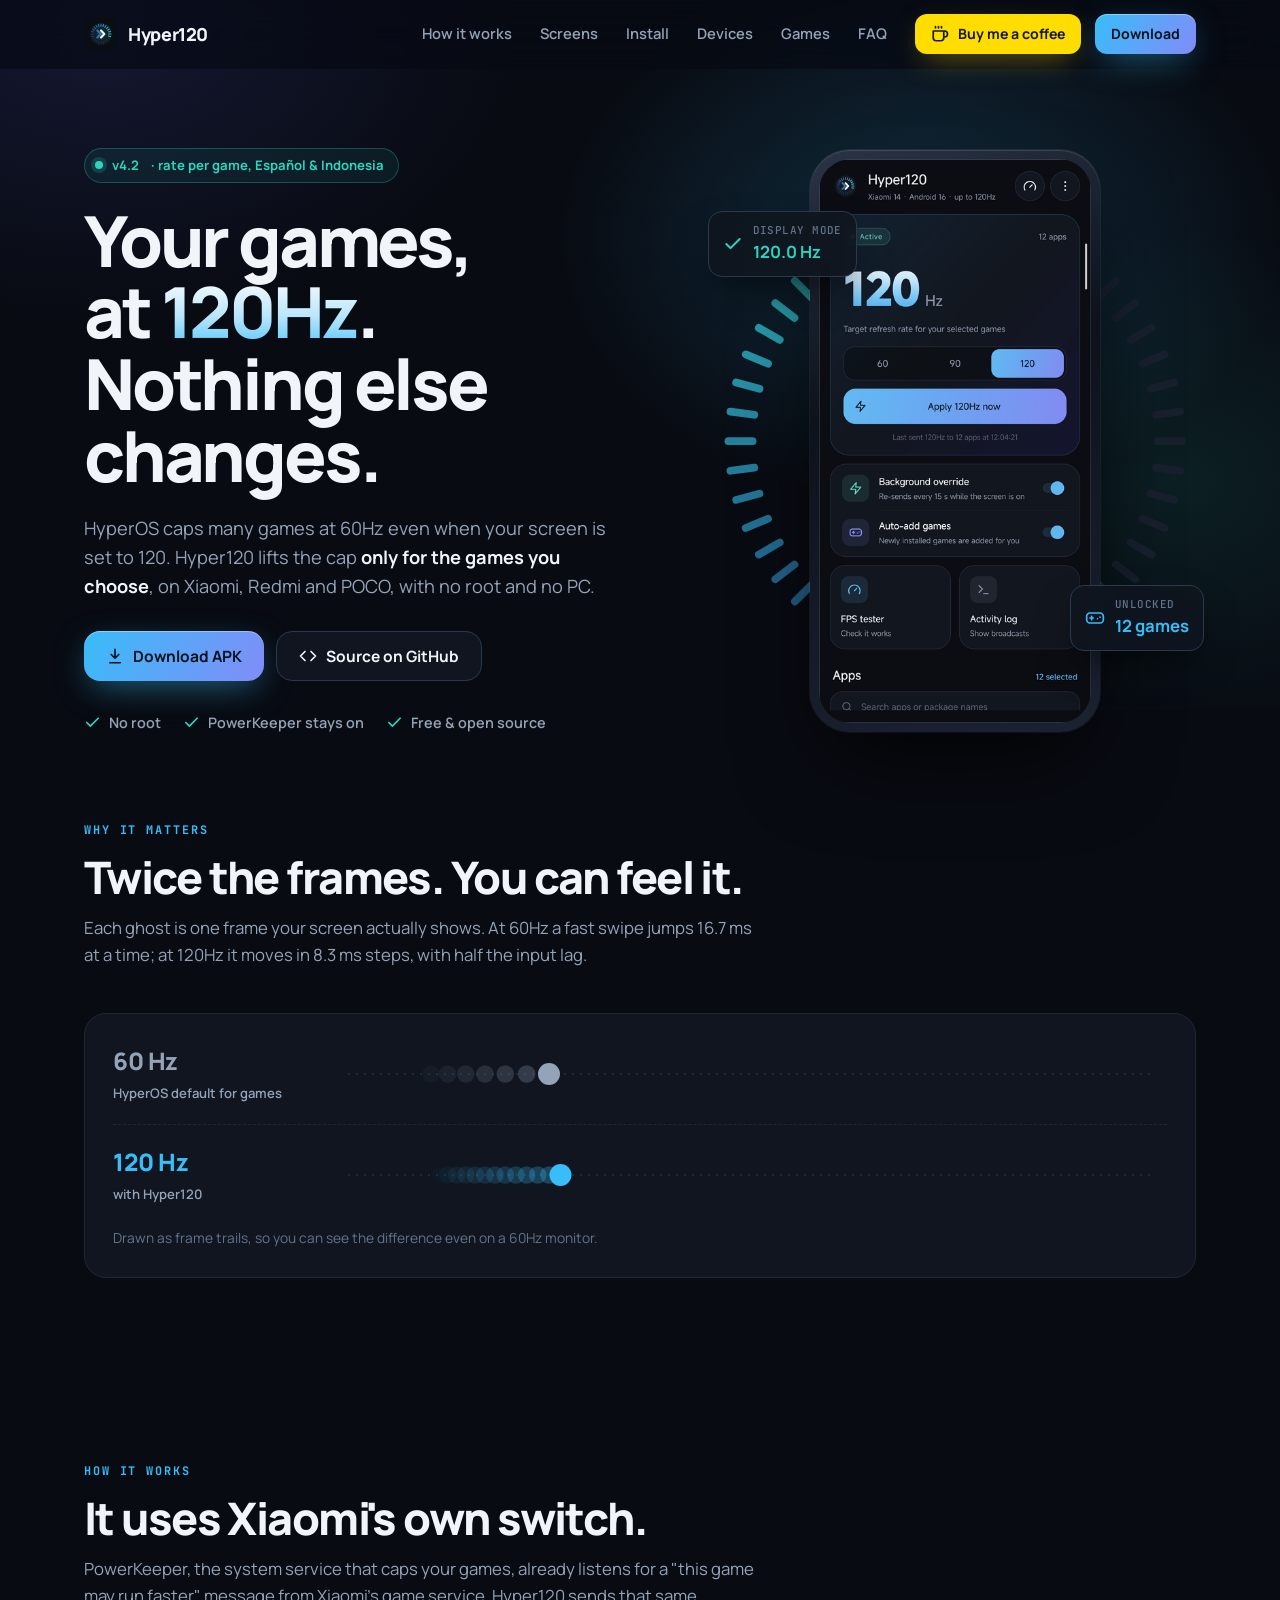
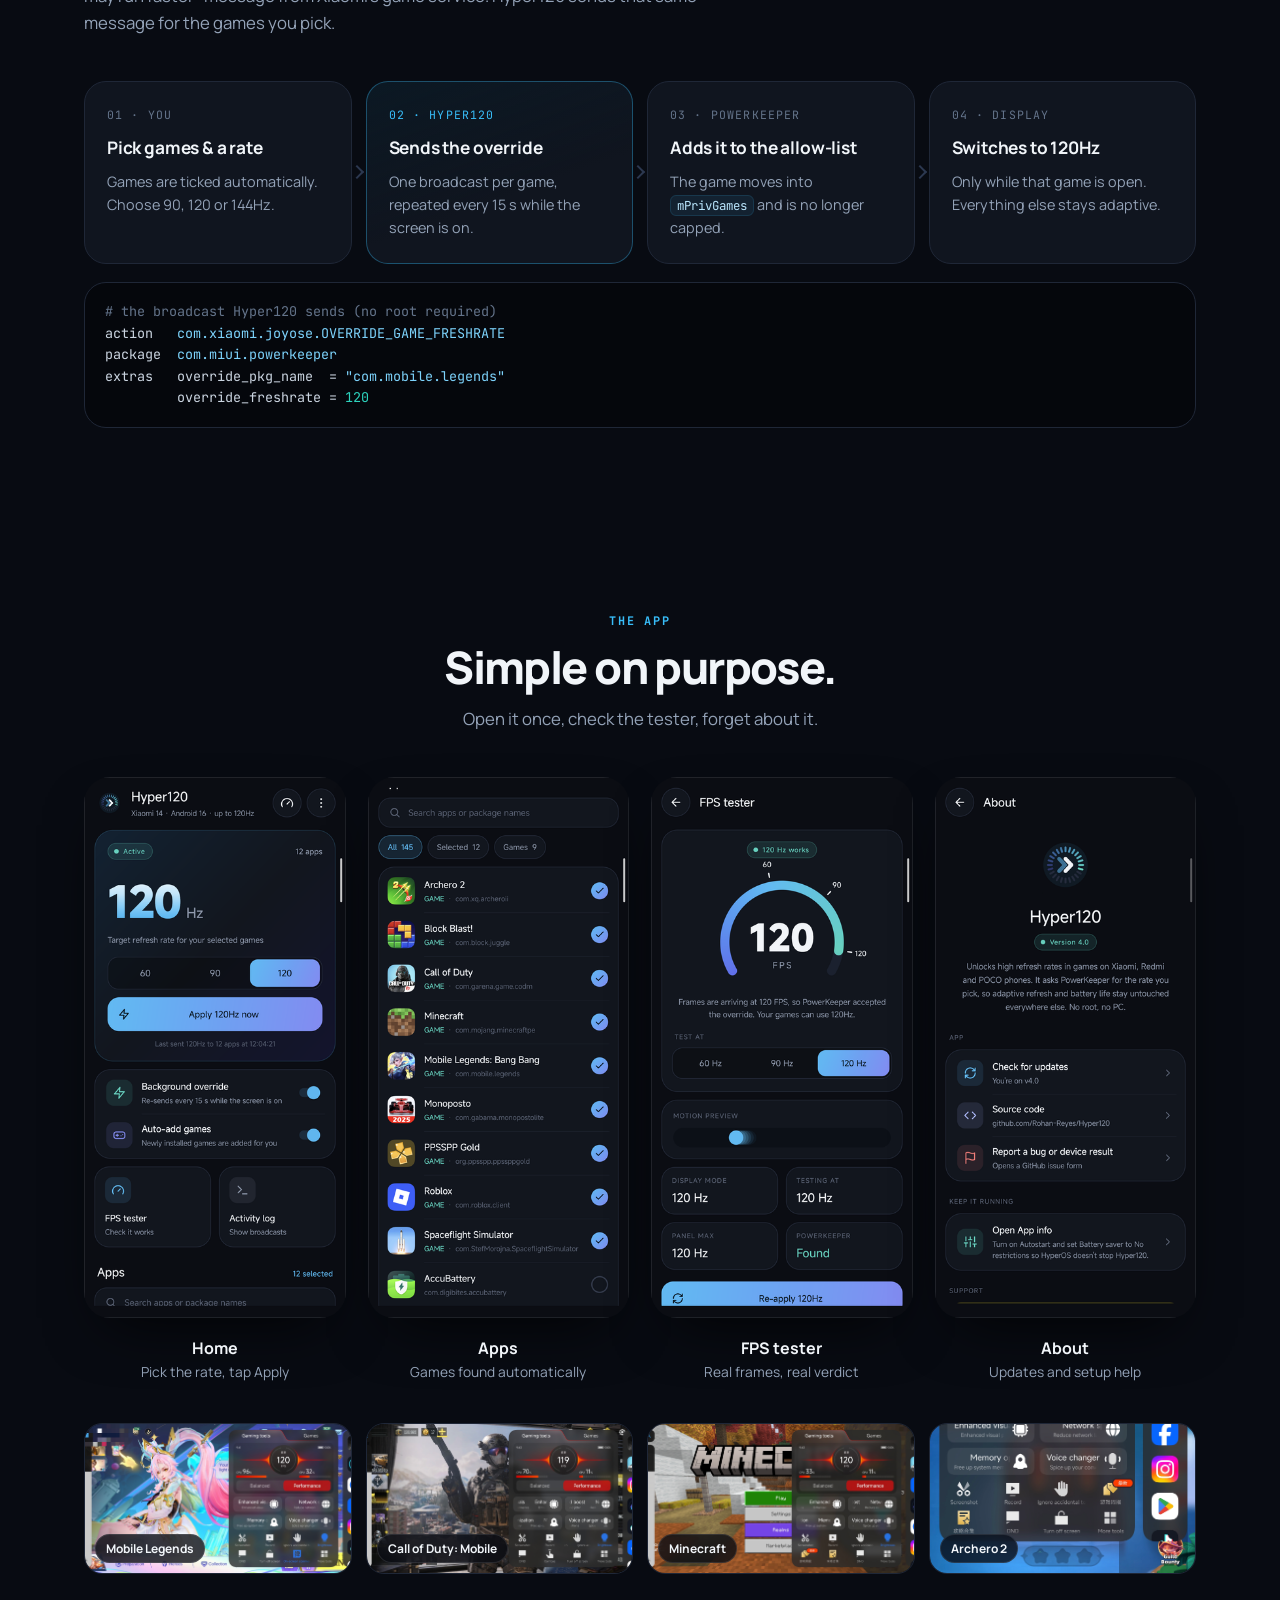
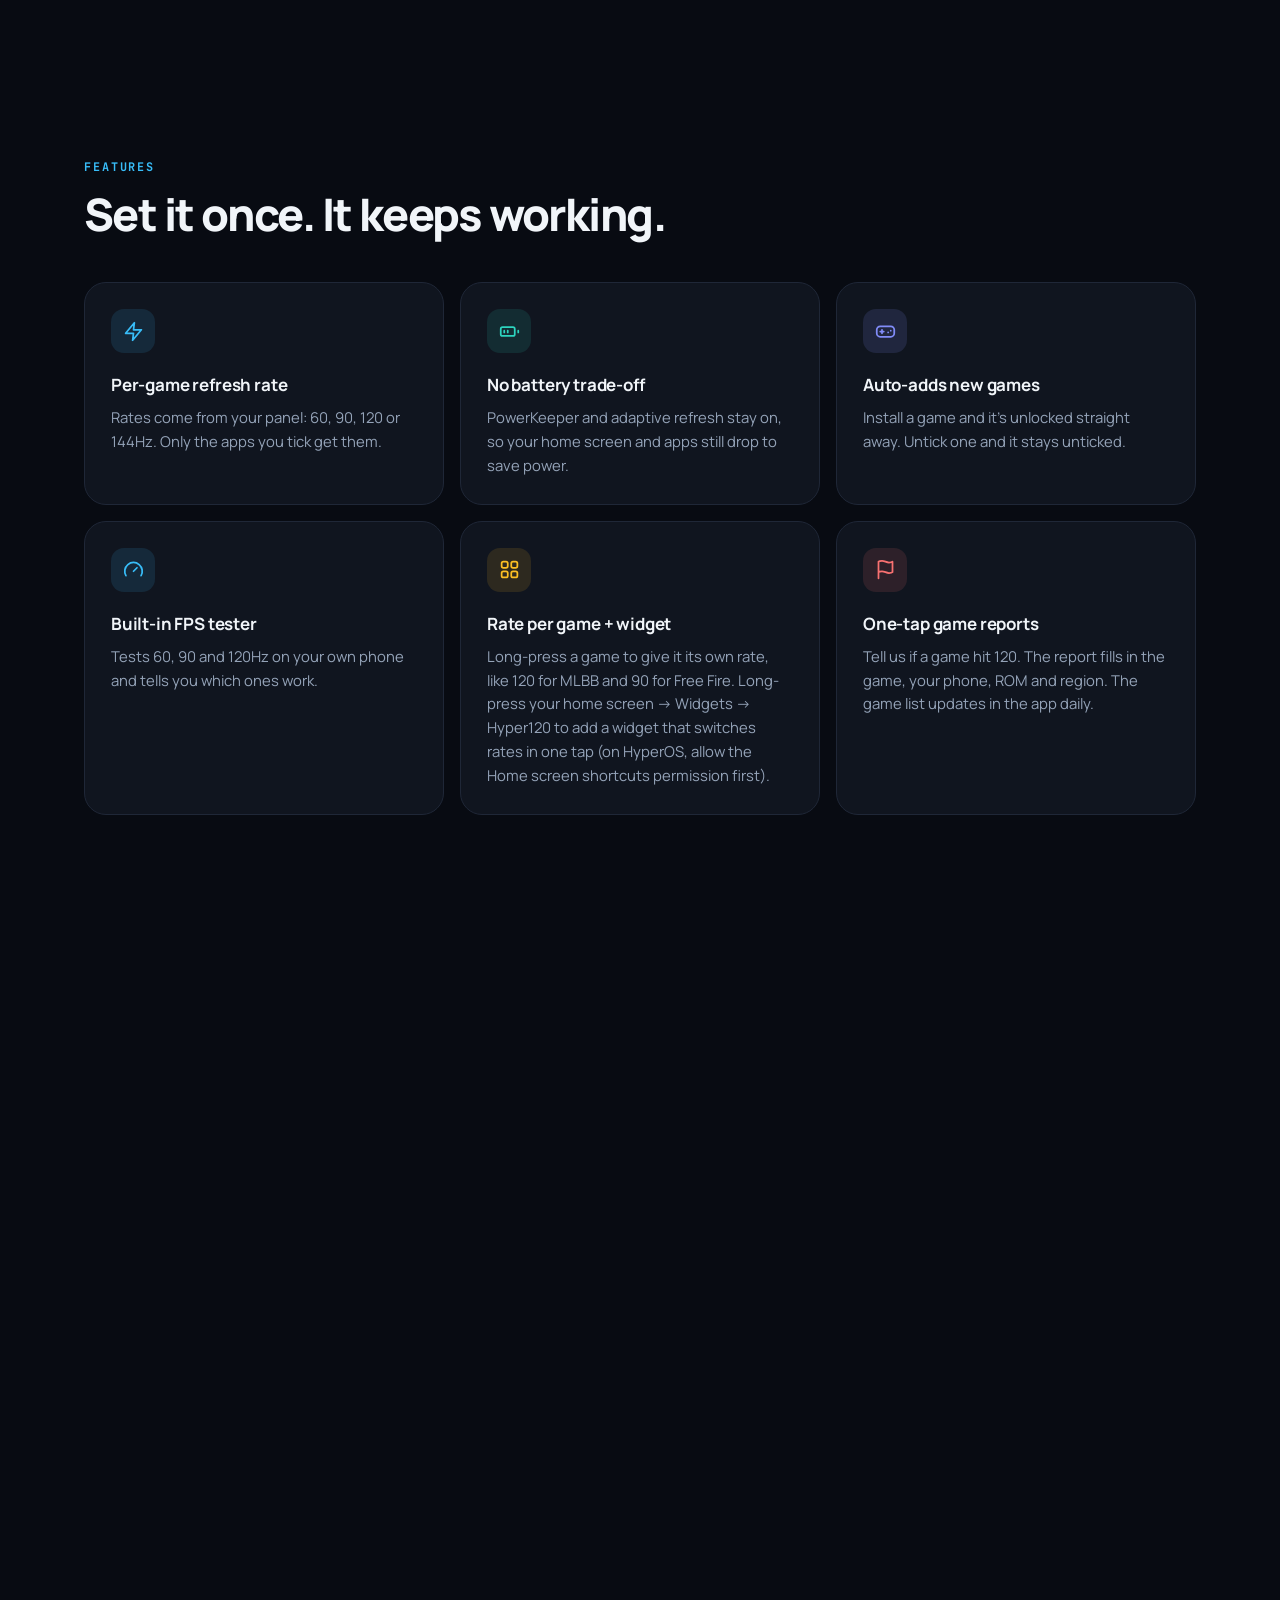
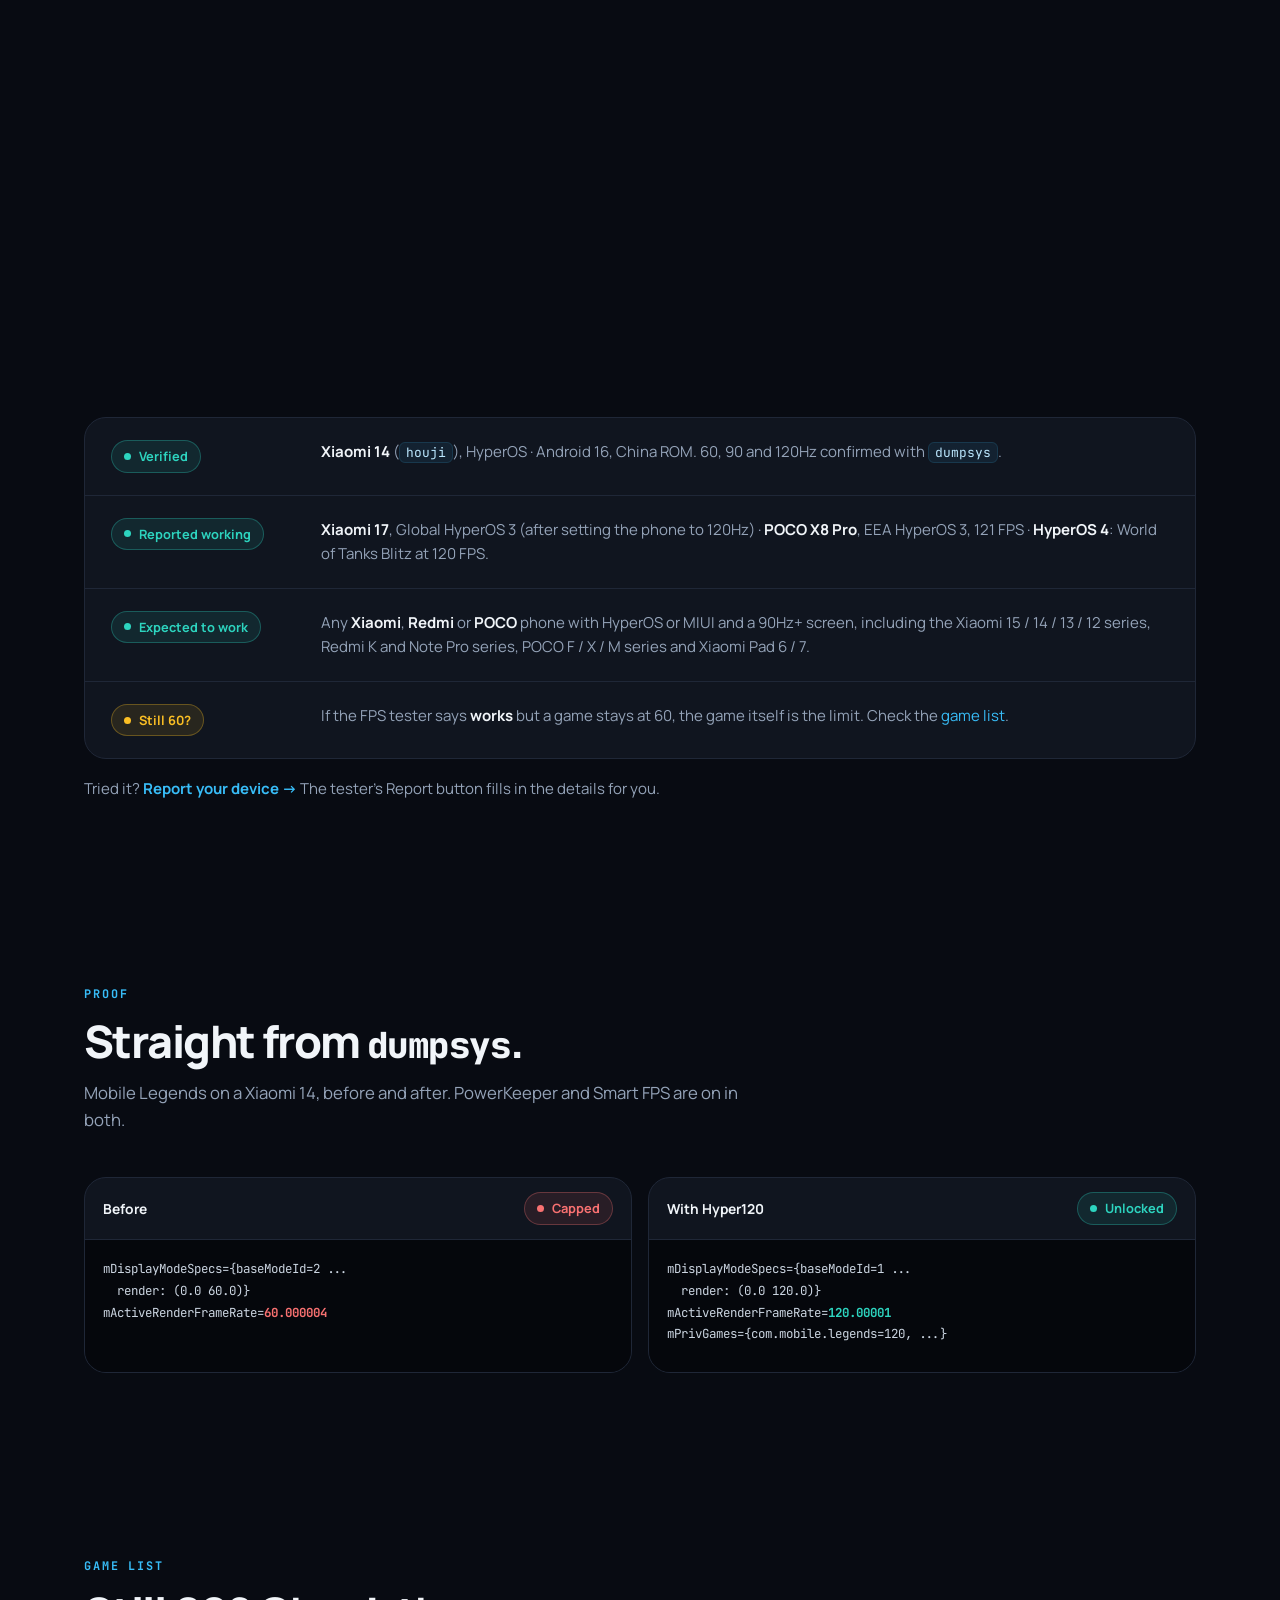
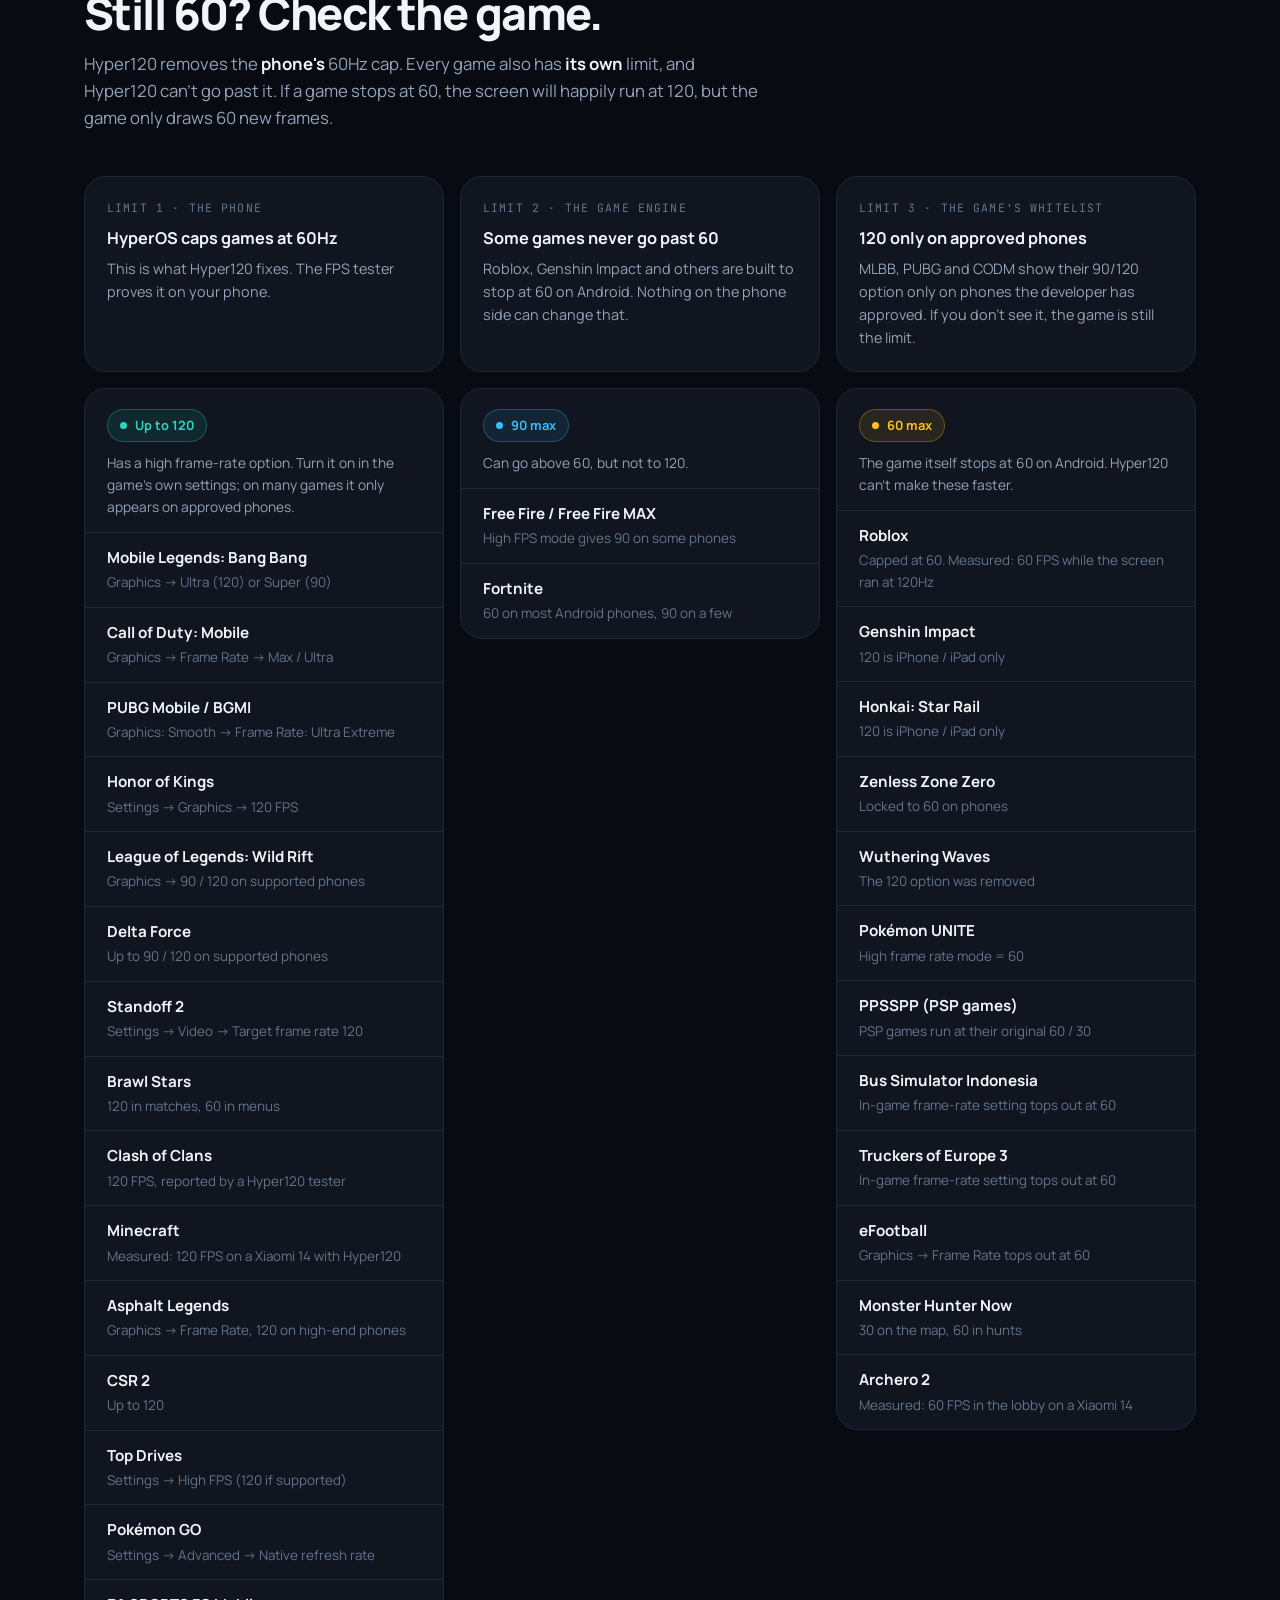
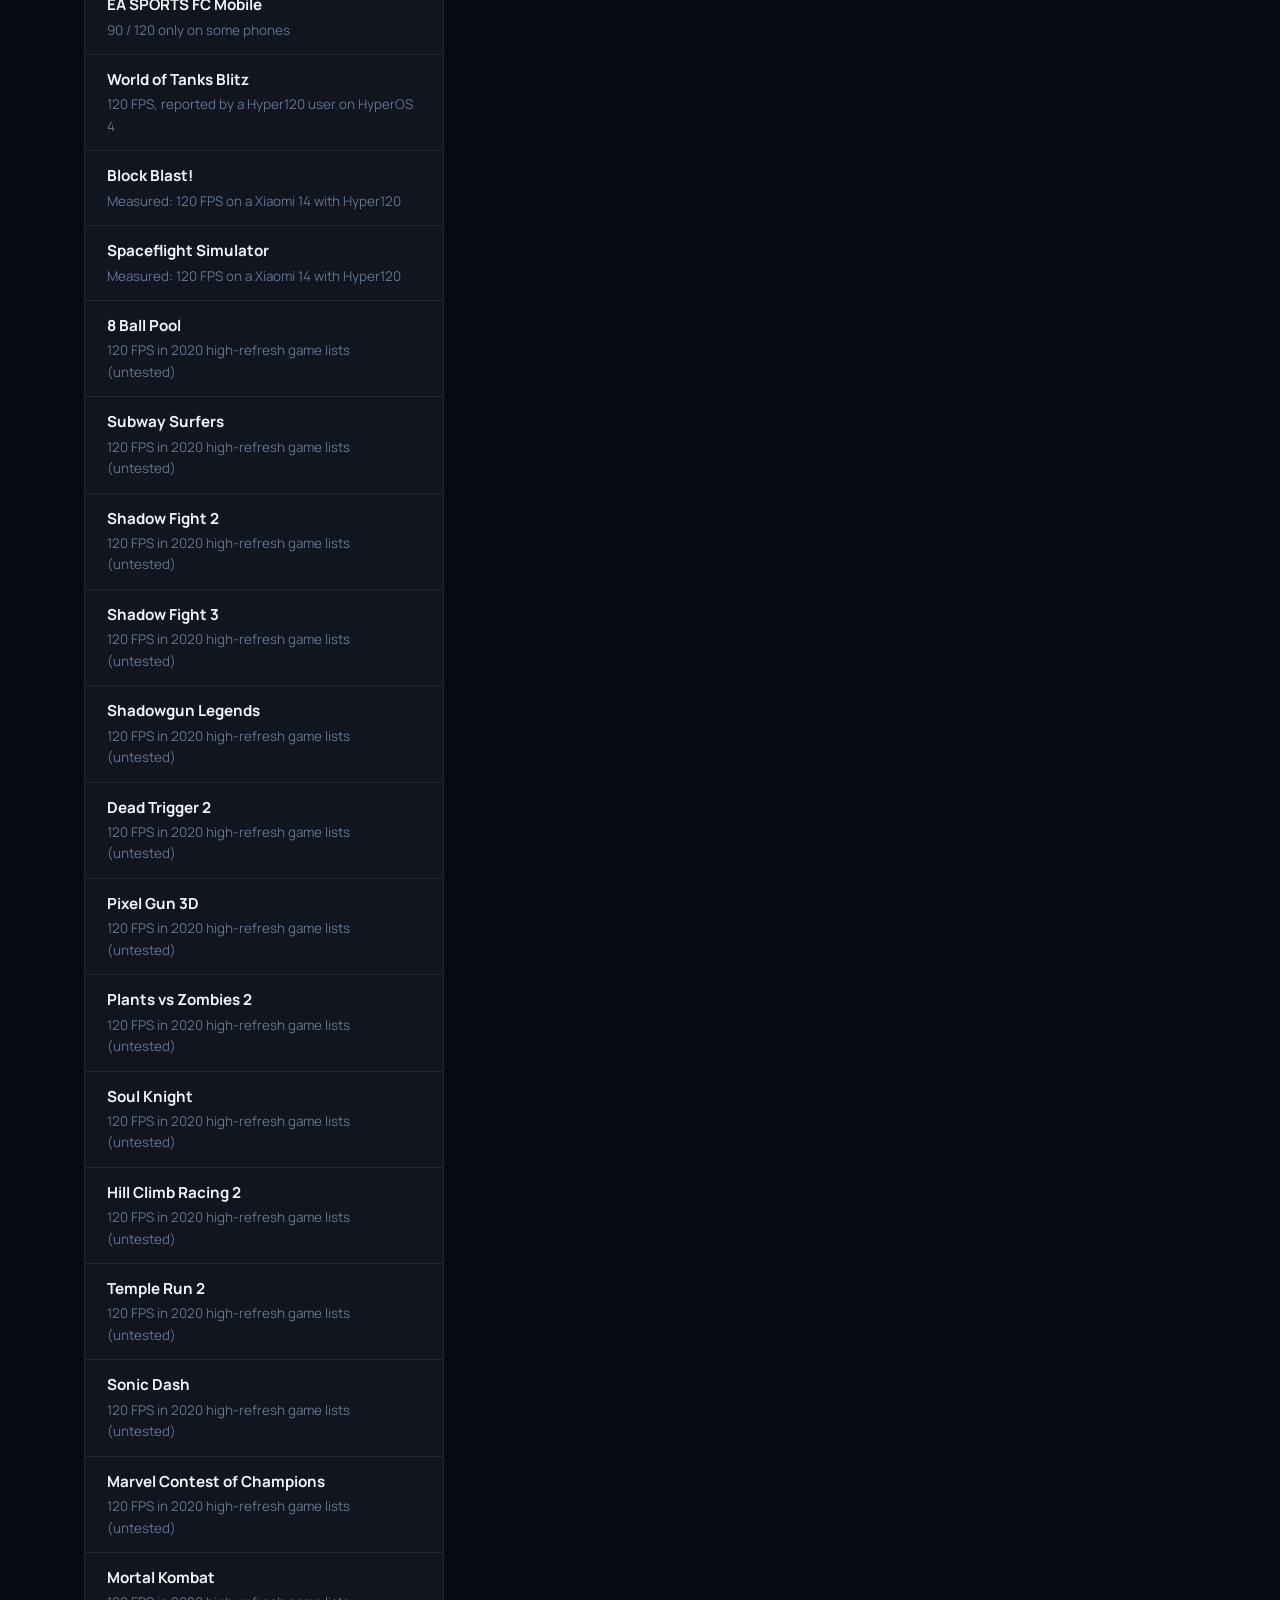
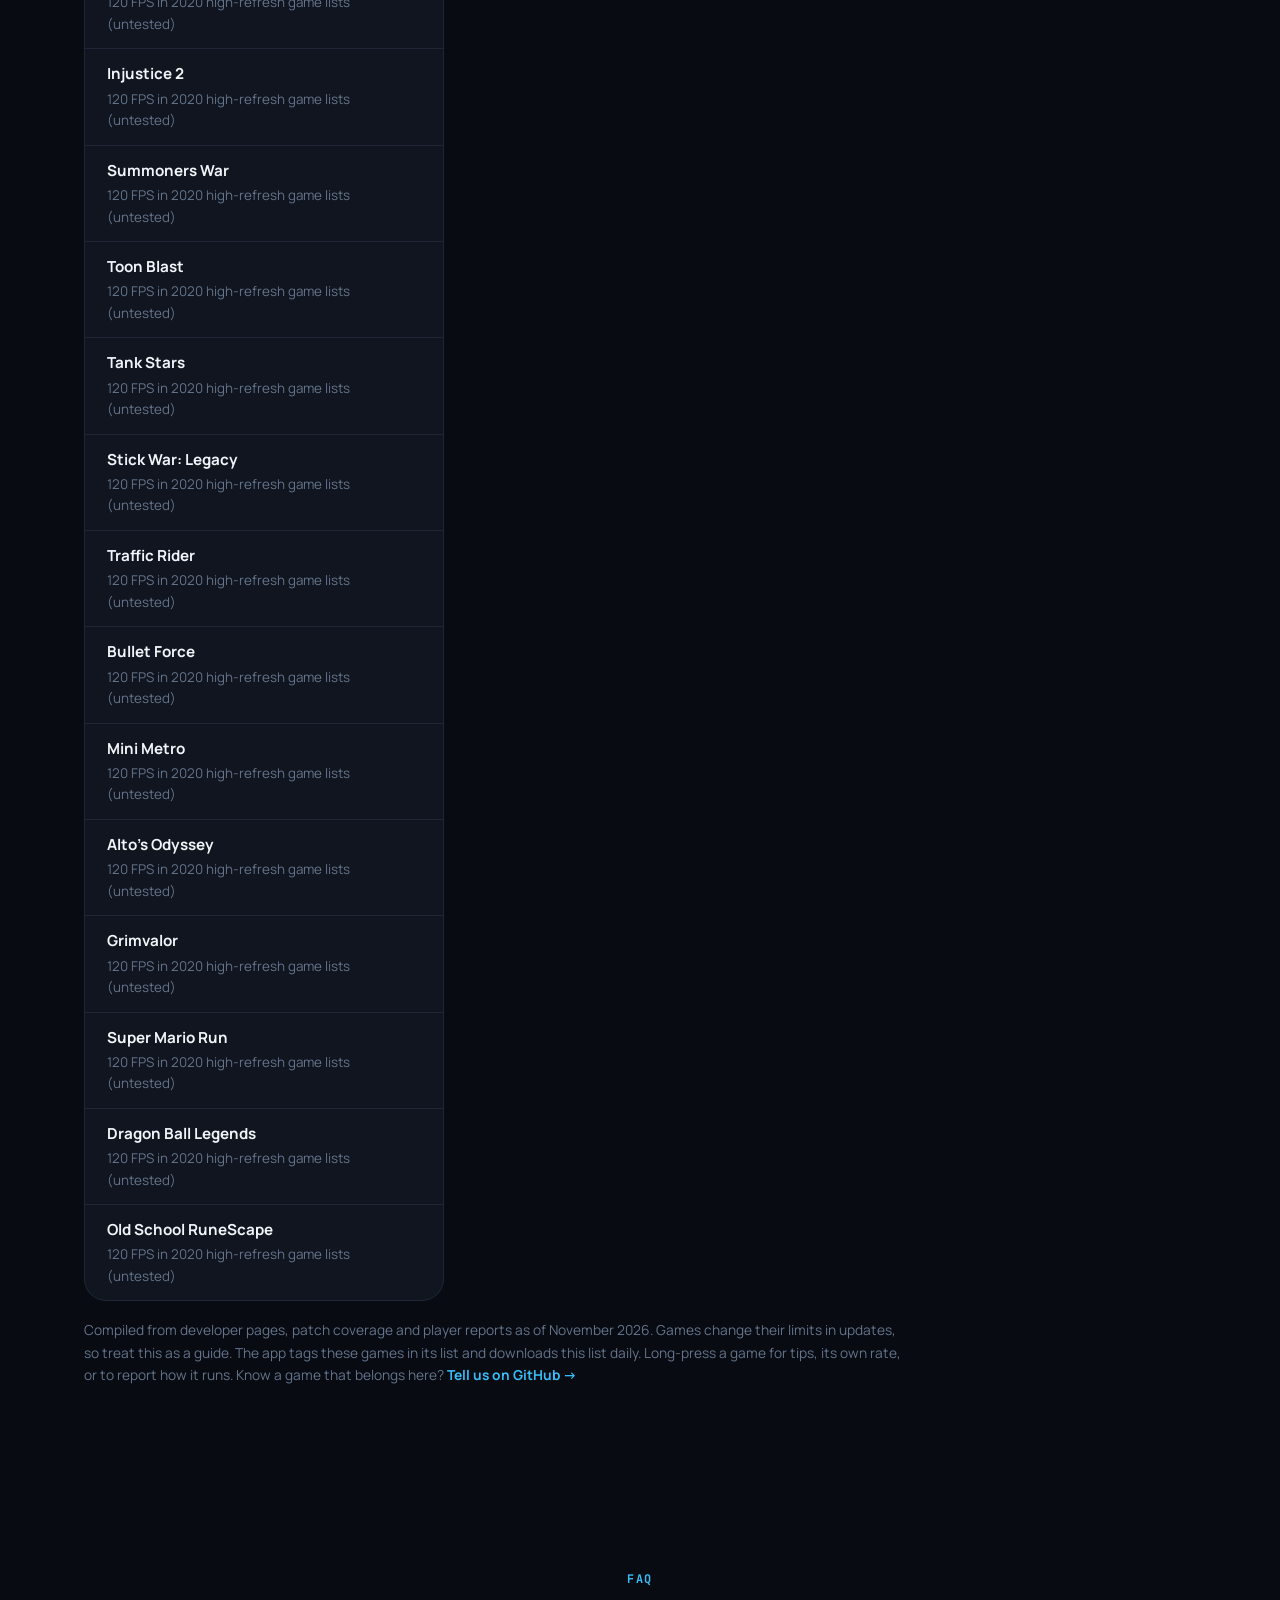
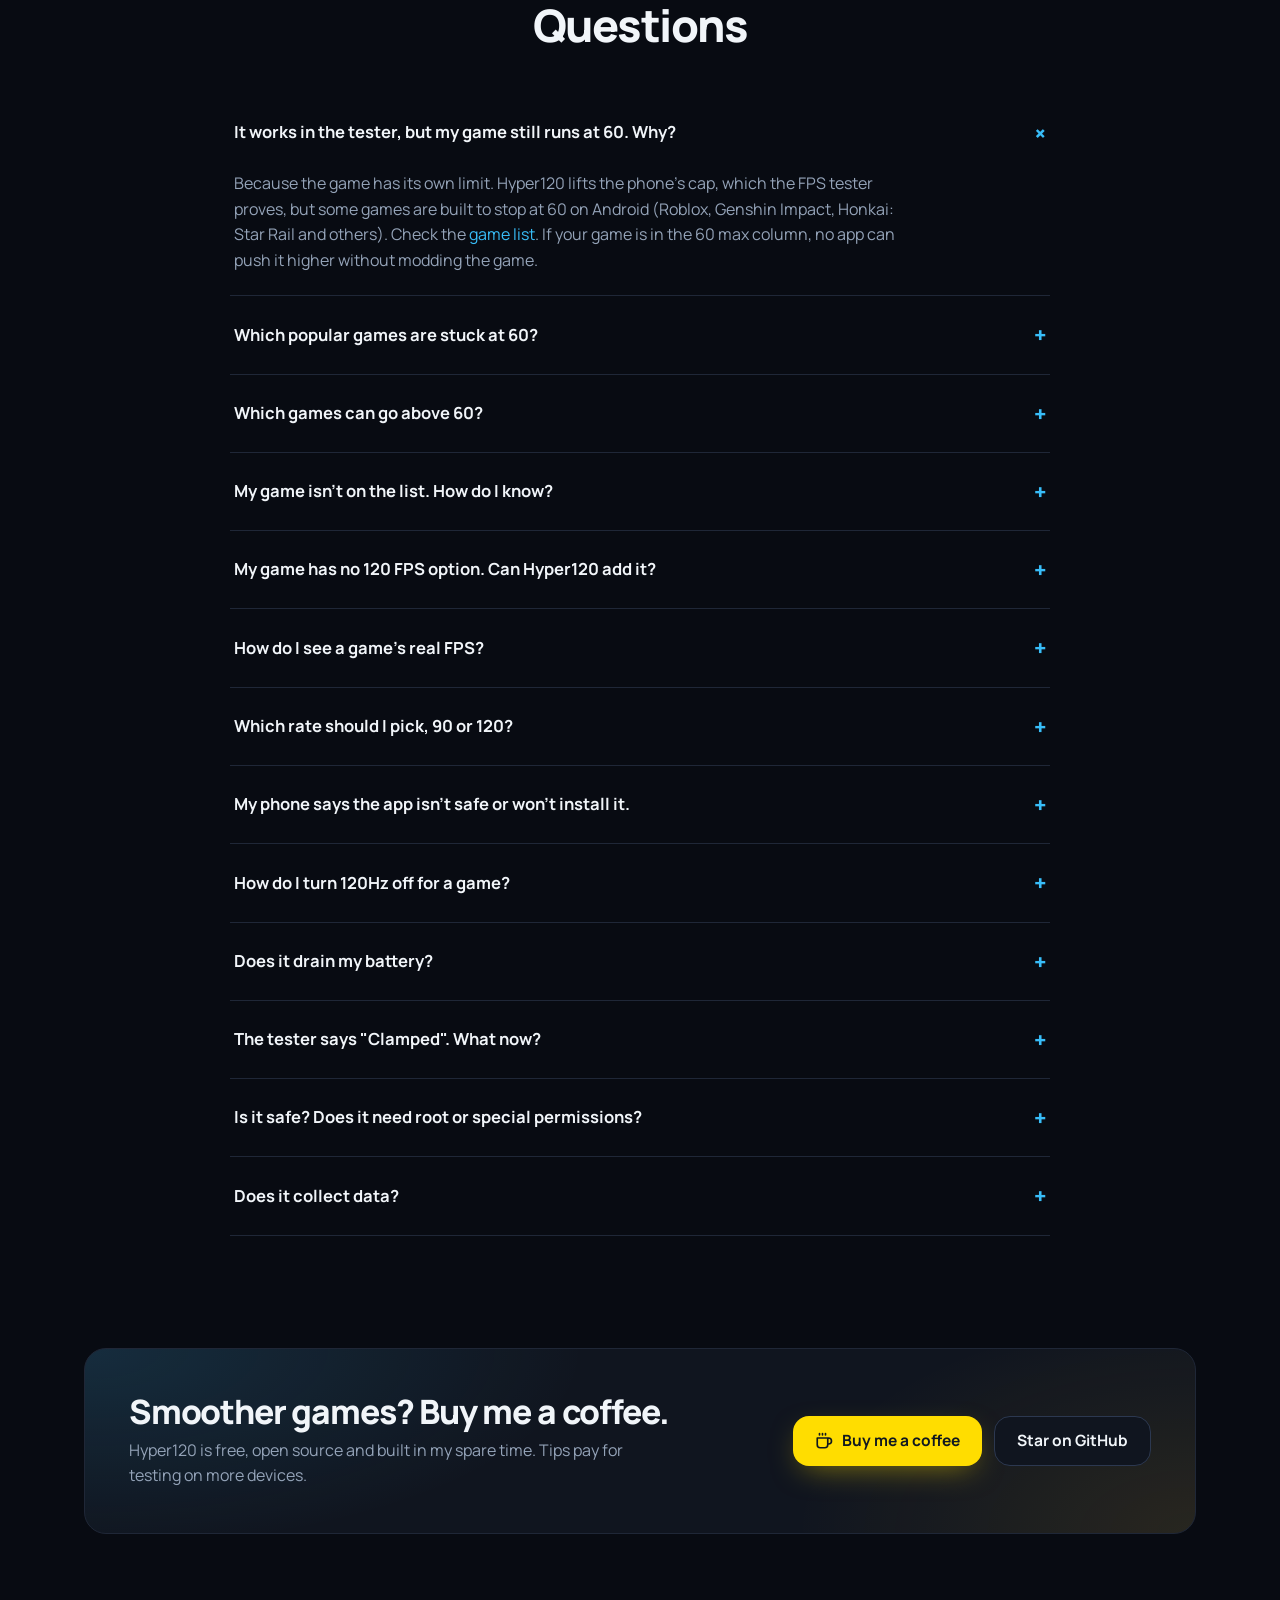
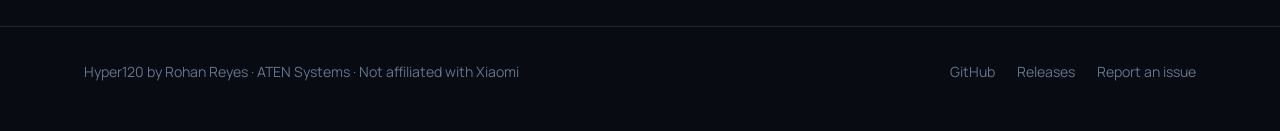
==== commit aa6fc9d4: "Website: route Download buttons through /download to count website downloads Co-Authored-By: Claude " ====
--- a/web/index.html
+++ b/web/index.html
@@ -375,7 +375,7 @@
         <a href="#games">Games</a>
         <a href="#faq">FAQ</a>
         <a class="btn btn-coffee btn-sm nav-coffee" href="https://buymeacoffee.com/rohan_reyes" target="_blank" rel="noopener" aria-label="Buy me a coffee"><svg><use href="#i-coffee"/></svg><span>Buy me a coffee</span></a>
-        <a class="btn btn-primary btn-sm js-dl" href="https://github.com/Rohan-Reyes/Hyper120/releases/latest" target="_blank" rel="noopener">Download</a>
+        <a class="btn btn-primary btn-sm js-dl" href="/download?src=header" rel="noopener">Download</a>
       </nav>
     </div>
   </header>
@@ -392,7 +392,7 @@
             <b>only for the games you choose</b>, on Xiaomi, Redmi and POCO, with no root and no PC.
           </p>
           <div class="cta">
-            <a class="btn btn-primary js-dl" href="https://github.com/Rohan-Reyes/Hyper120/releases/latest" target="_blank" rel="noopener">
+            <a class="btn btn-primary js-dl" href="/download?src=hero" rel="noopener">
               <svg><use href="#i-download"/></svg><span class="js-dl-label">Download APK</span>
             </a>
             <a class="btn btn-ghost" href="https://github.com/Rohan-Reyes/Hyper120" target="_blank" rel="noopener">
@@ -510,7 +510,7 @@
         </div>
         <div class="install reveal">
           <ol class="card steps">
-            <li><b>Download the APK</b>If your phone warns that the app isn't safe, tap <i>More details → Install anyway</i> (see <a href="#faq" style="color:var(--sky)">FAQ</a>). Get <code>Hyper120.apk</code> from <a href="https://github.com/Rohan-Reyes/Hyper120/releases/latest" target="_blank" rel="noopener" style="color:var(--sky)">GitHub Releases</a> and open it. Allow installs from unknown sources if asked.</li>
+            <li><b>Download the APK</b>If your phone warns that the app isn't safe, tap <i>More details → Install anyway</i> (see <a href="#faq" style="color:var(--sky)">FAQ</a>). Get <code>Hyper120.apk</code> from <a href="/download?src=install" style="color:var(--sky)">here</a> or <a href="https://github.com/Rohan-Reyes/Hyper120/releases/latest" target="_blank" rel="noopener" style="color:var(--sky)">GitHub Releases</a> and open it. Allow installs from unknown sources if asked.</li>
             <li><b>Open Hyper120</b>Your games are found and set to your screen's top rate straight away.</li>
             <li><b>Set your phone to 120Hz</b>Settings → Display → Refresh rate → <b style="display:inline">120Hz (High)</b>. Games can't go faster than this, and Hyper120 warns you if it's on 60Hz.</li>
             <li><b>Let it run in the background</b>In <b style="display:inline">About → Open App info</b>, turn on Autostart and set Battery saver to No restrictions.</li>
@@ -796,7 +796,7 @@
         document.querySelectorAll('.js-ver-badge').forEach(e => e.textContent = v);
         document.querySelectorAll('.js-dl-label').forEach(e => e.textContent = 'Download APK · ' + v);
         const apk = (j.assets || []).find(a => a.name.endsWith('.apk'));
-        if (apk) document.querySelectorAll('.js-dl').forEach(a => a.href = apk.browser_download_url);
+        // Download buttons go through /download (counted on the Pi, then redirected to the latest APK)
       }).catch(() => {});
 
     // Lightbox
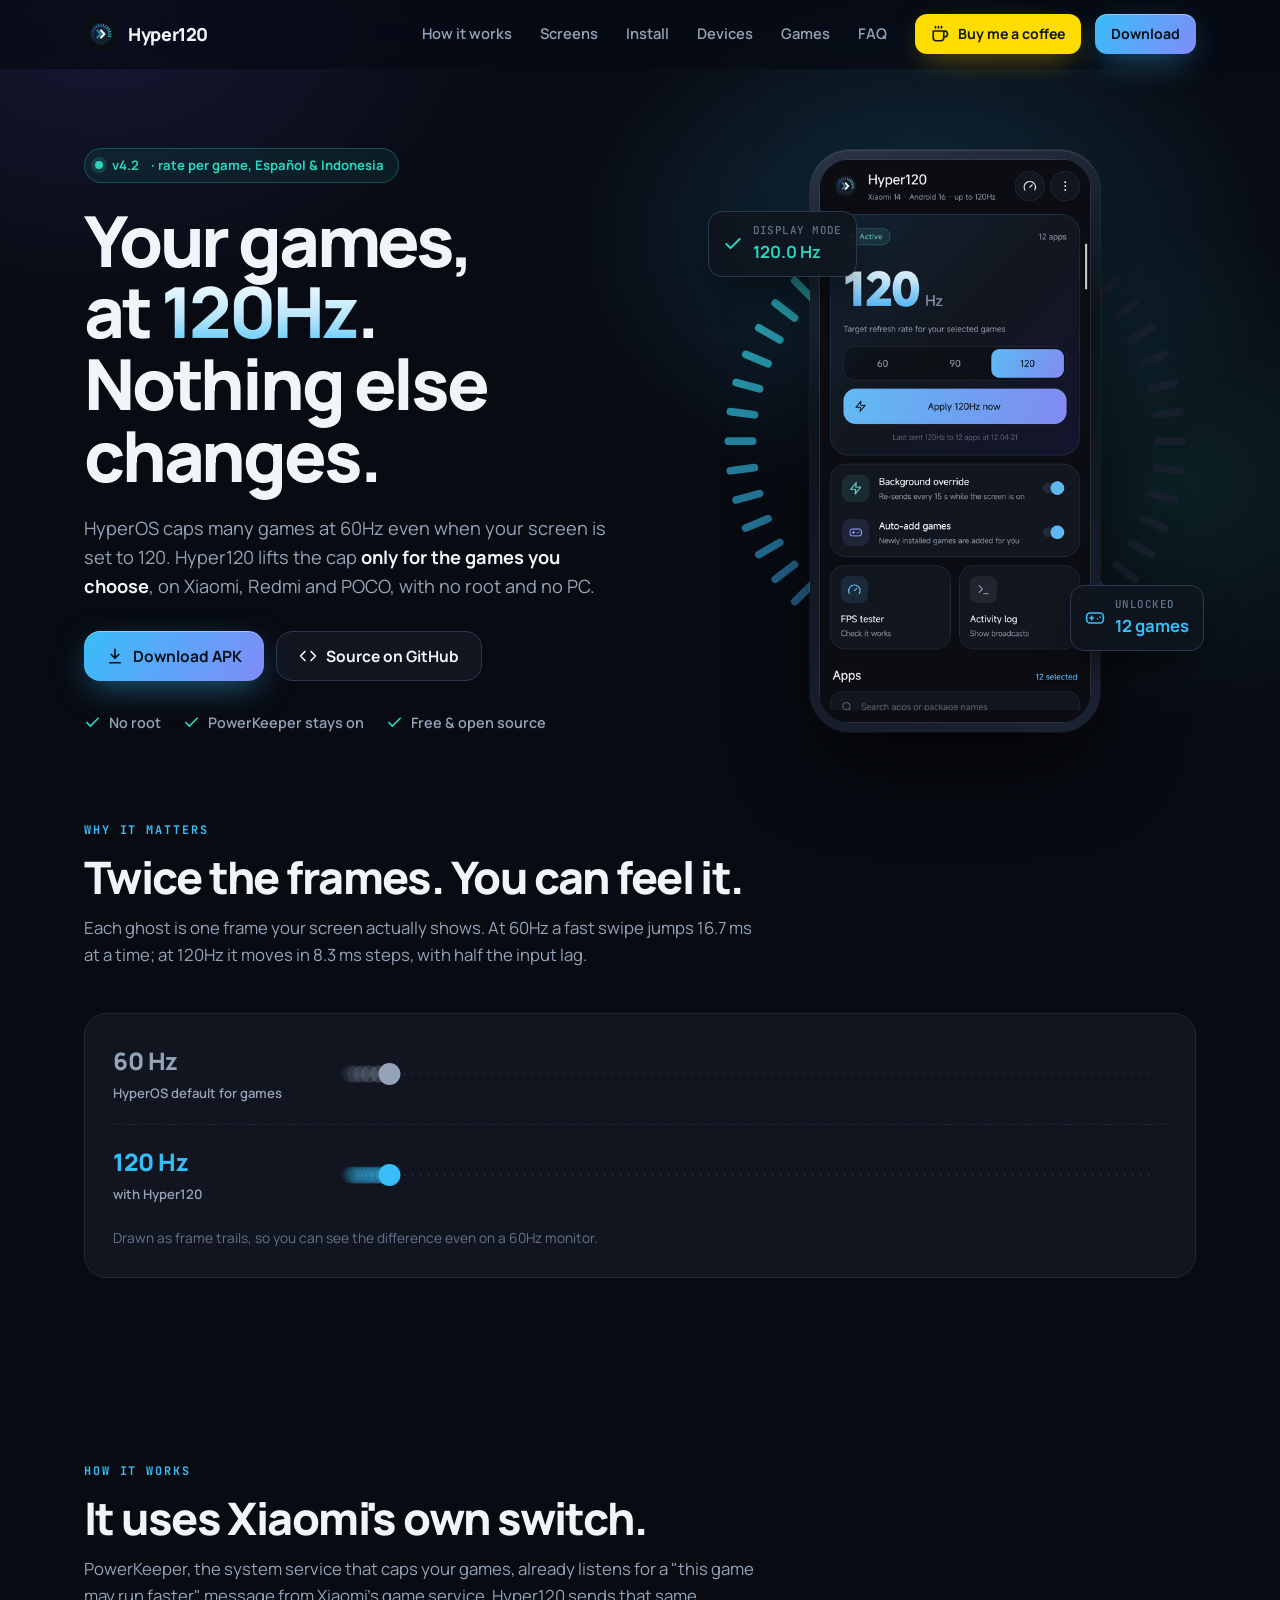
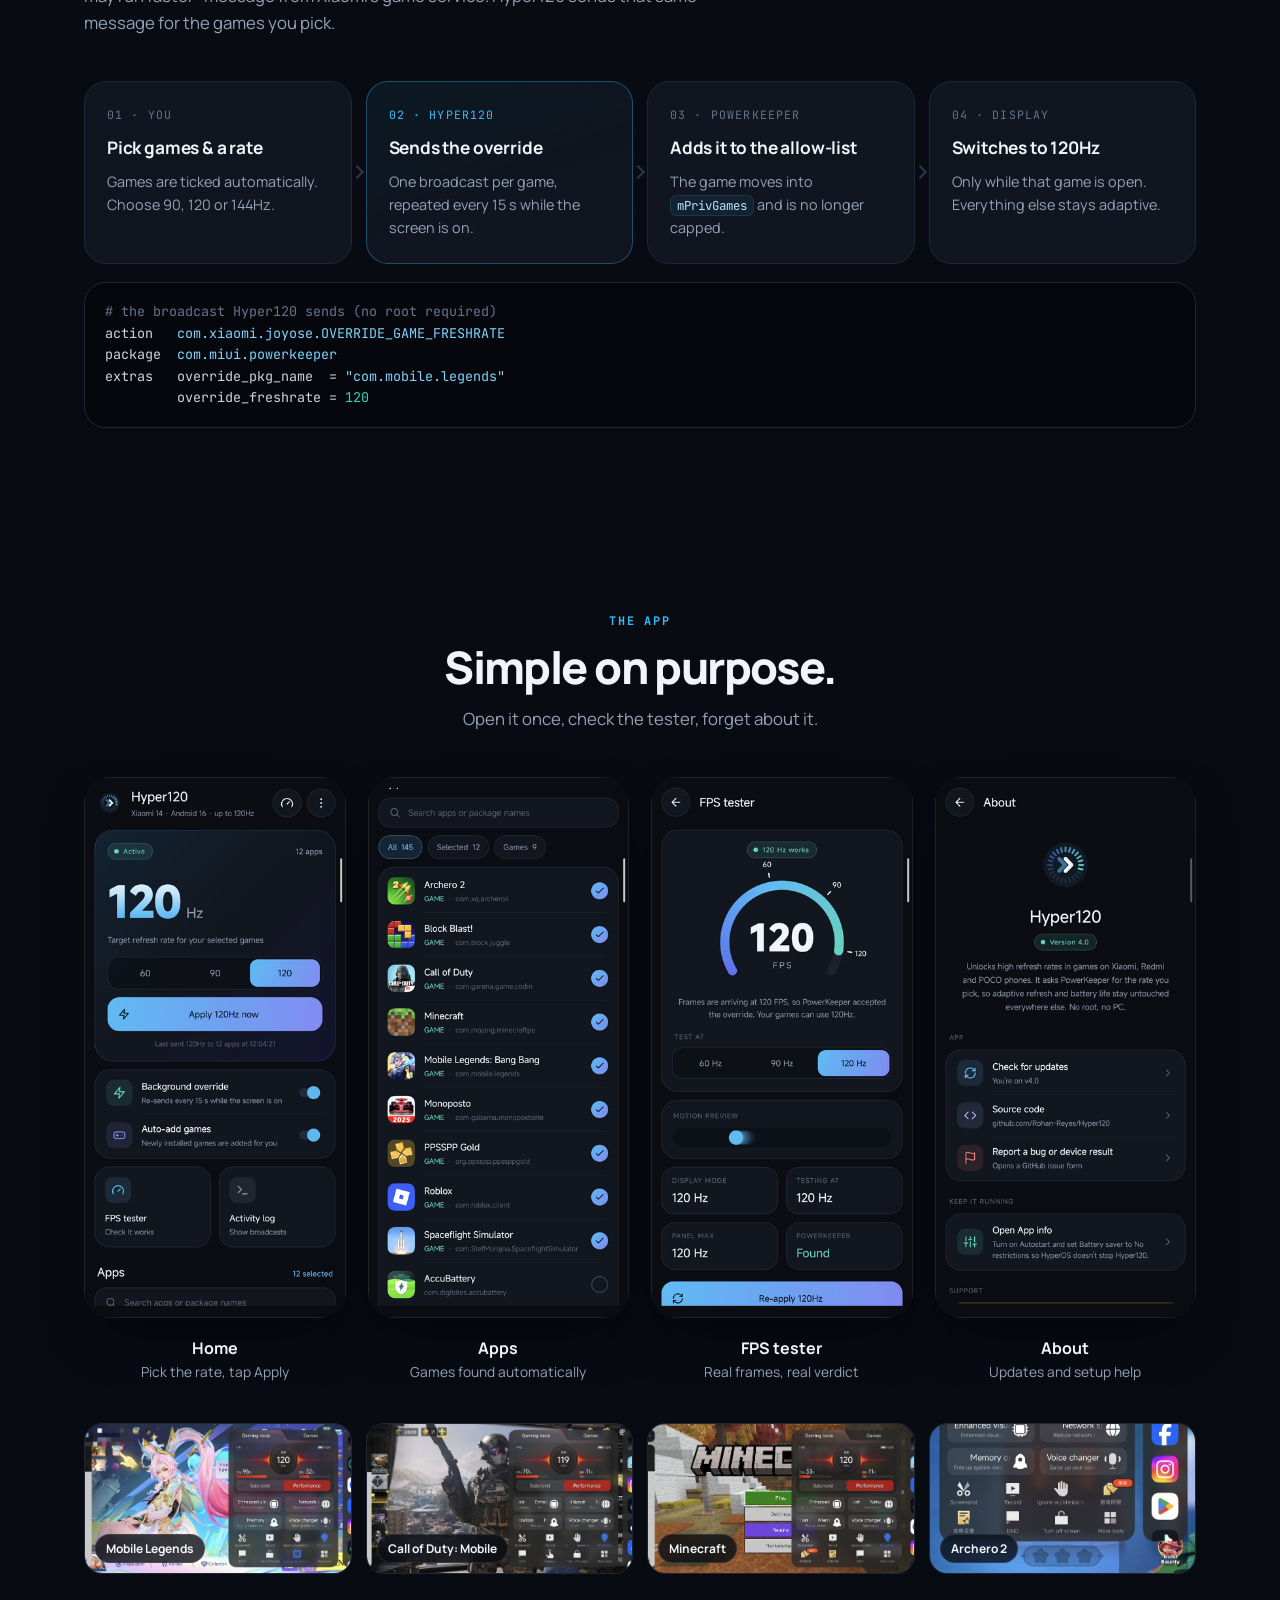
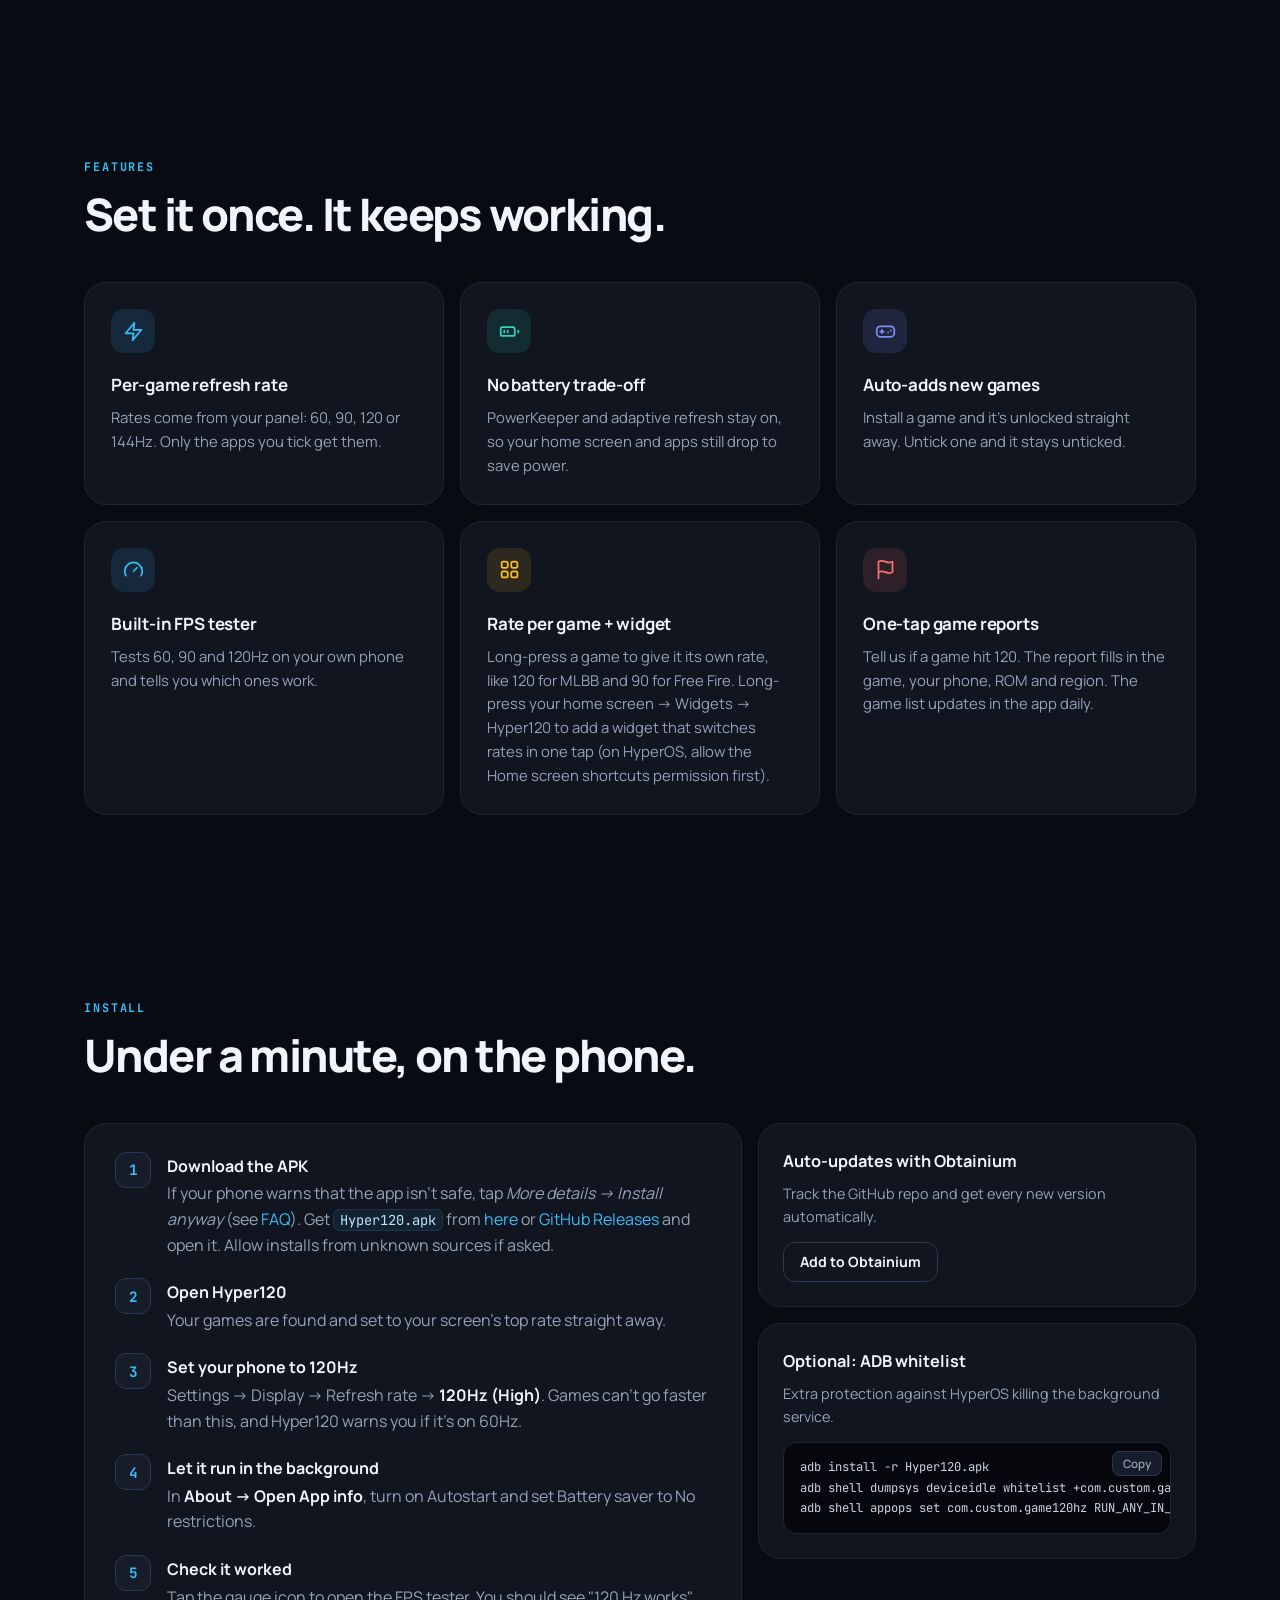
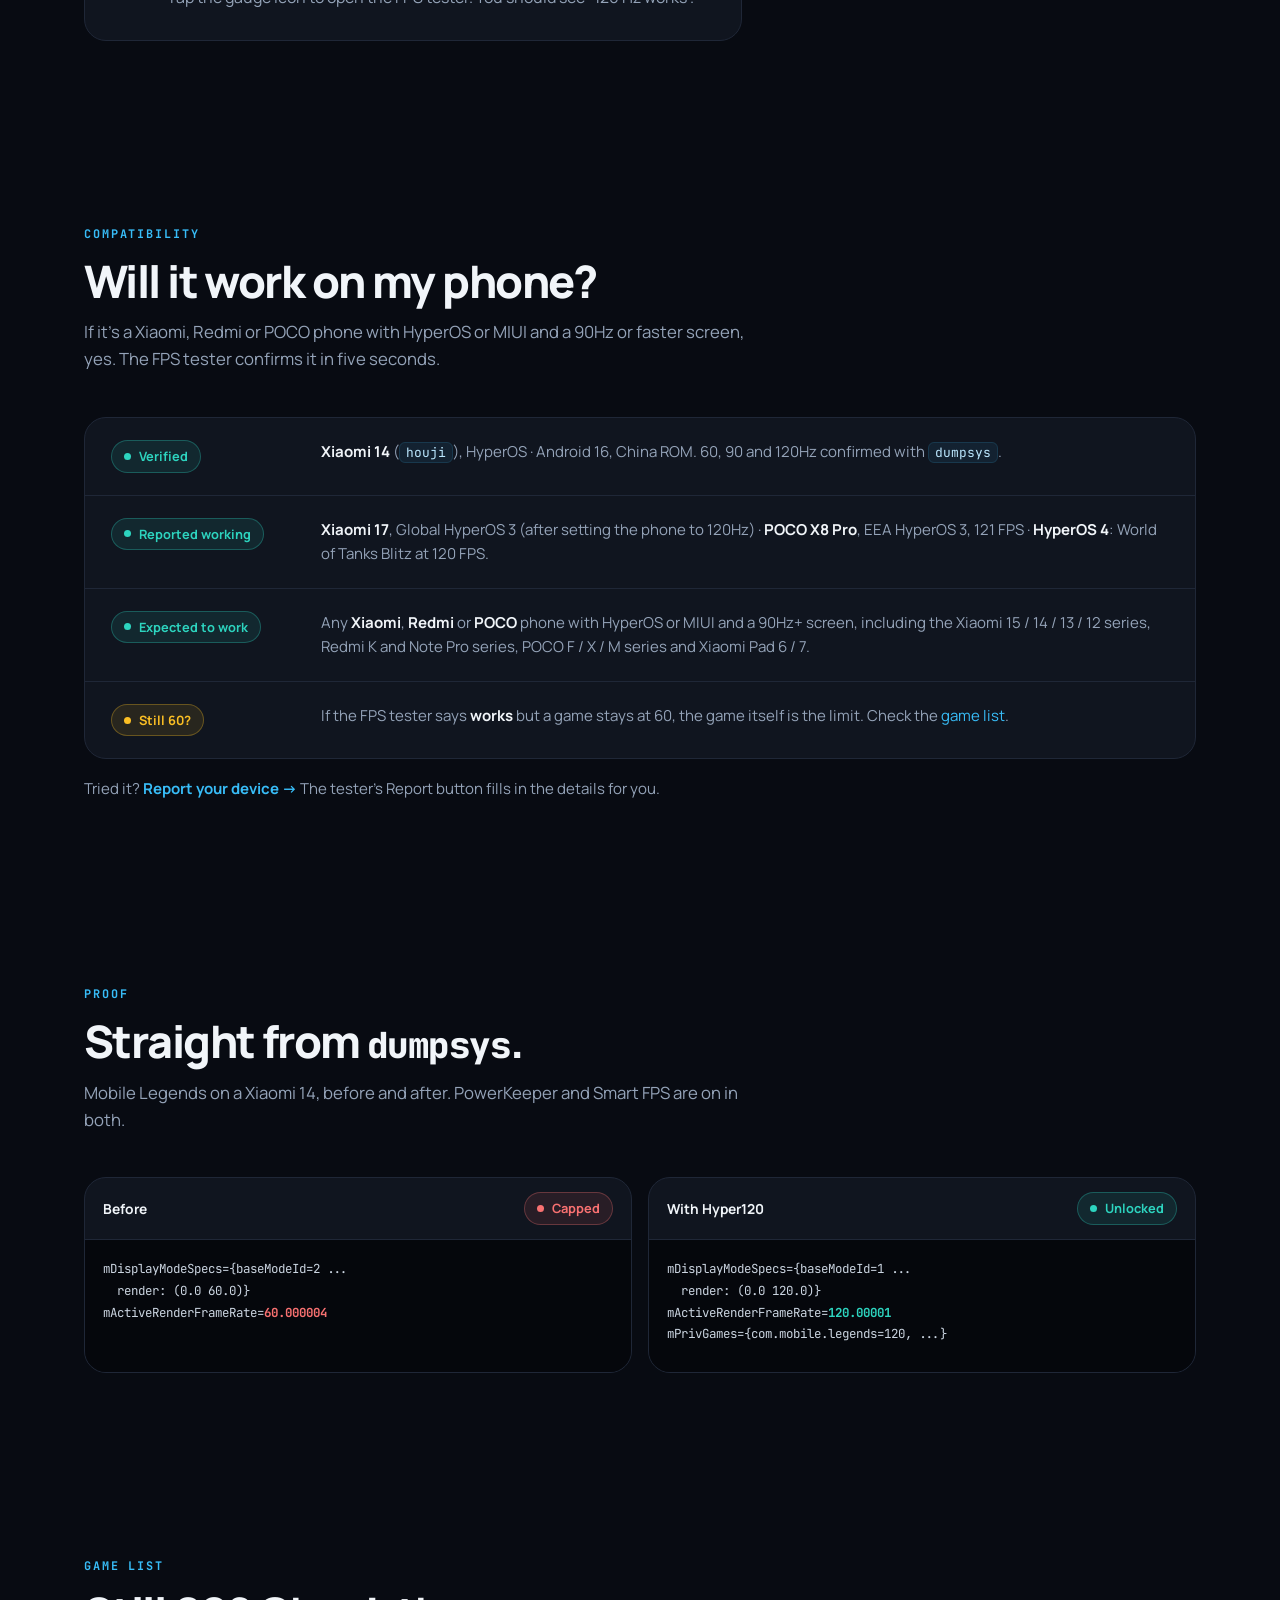
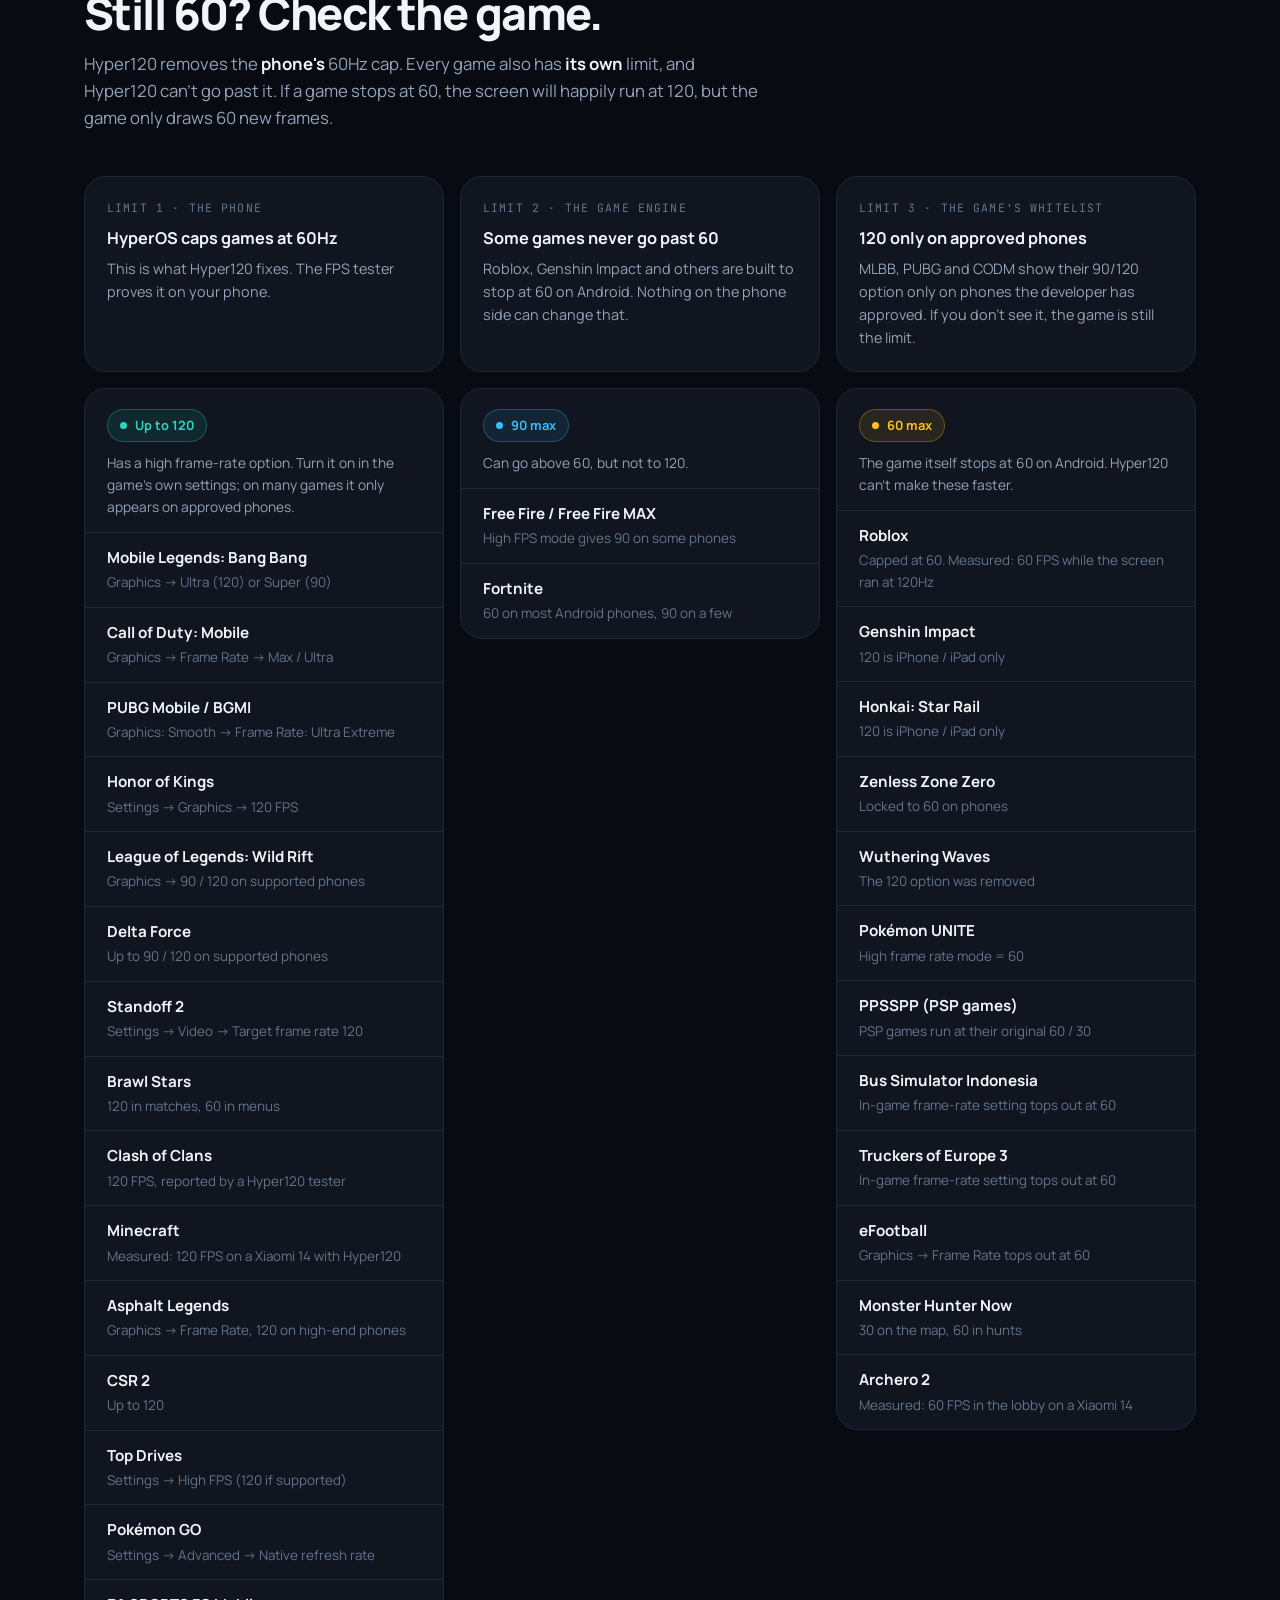
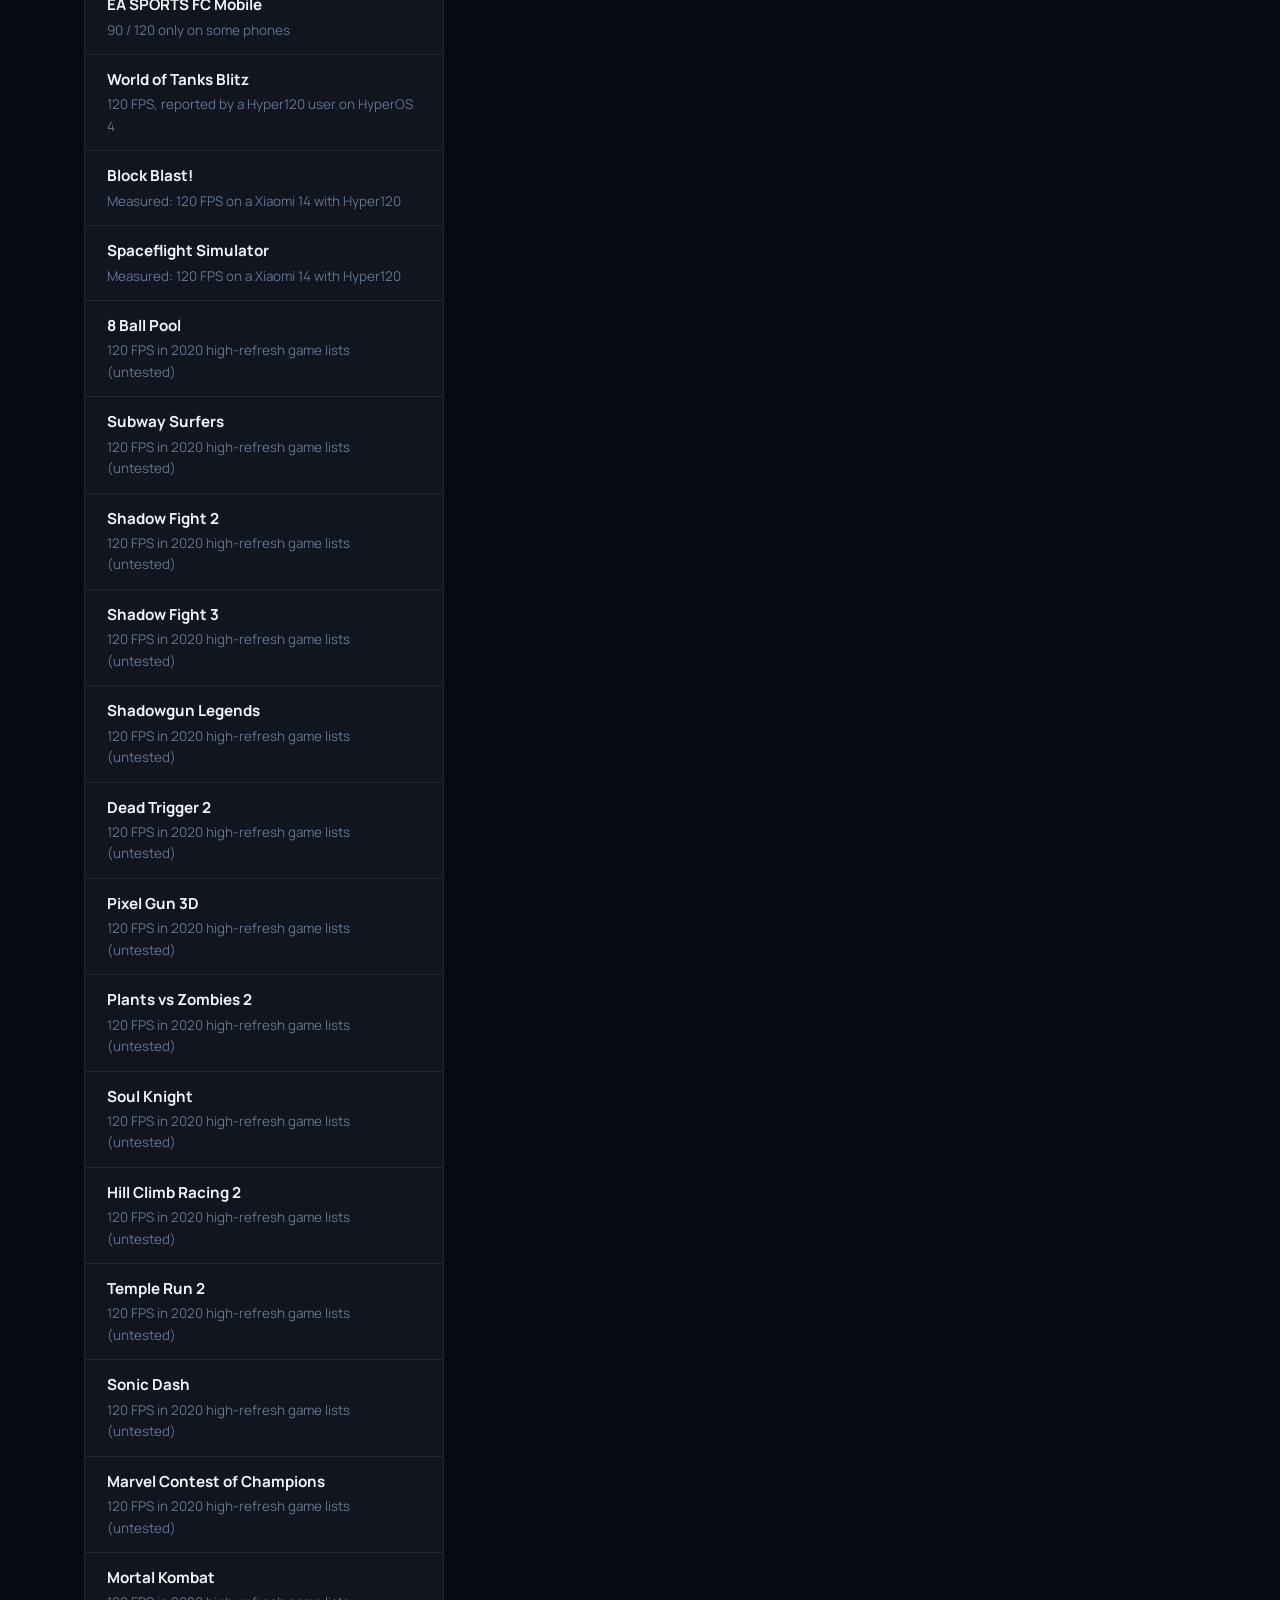
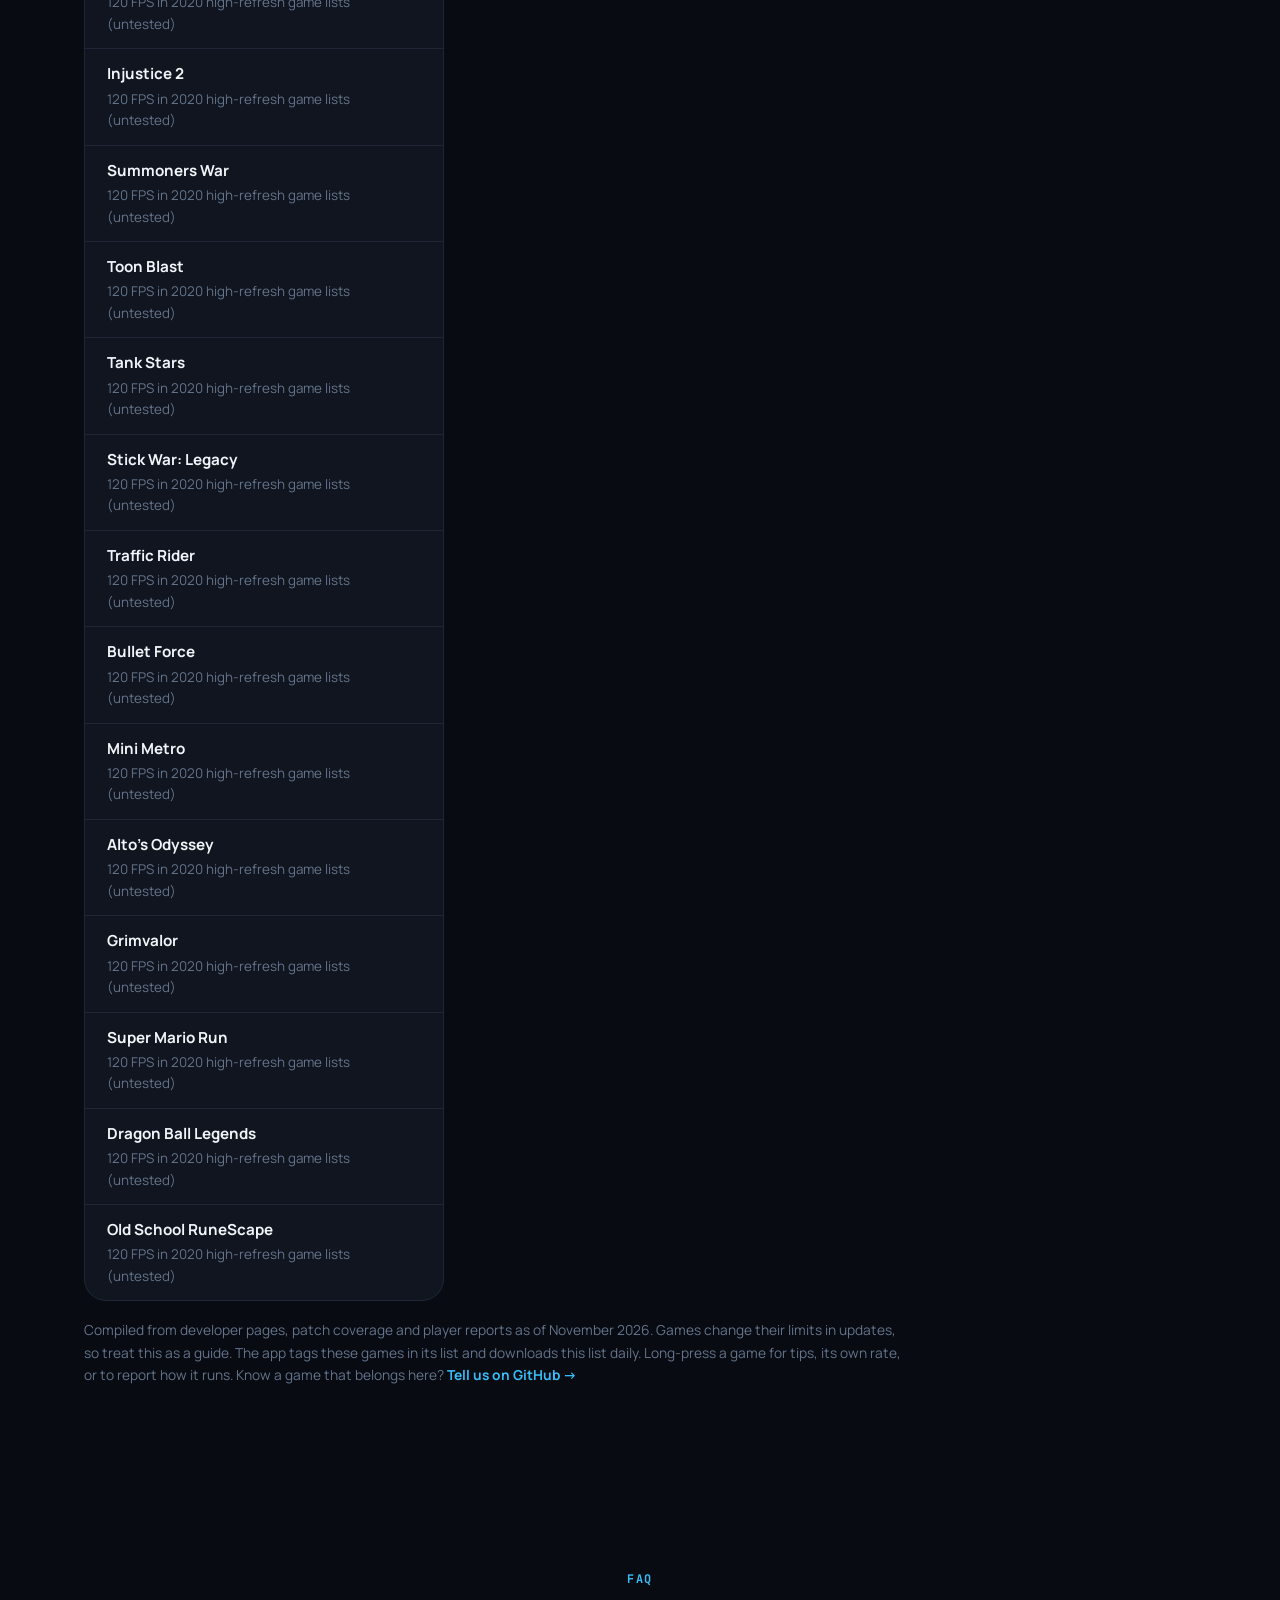
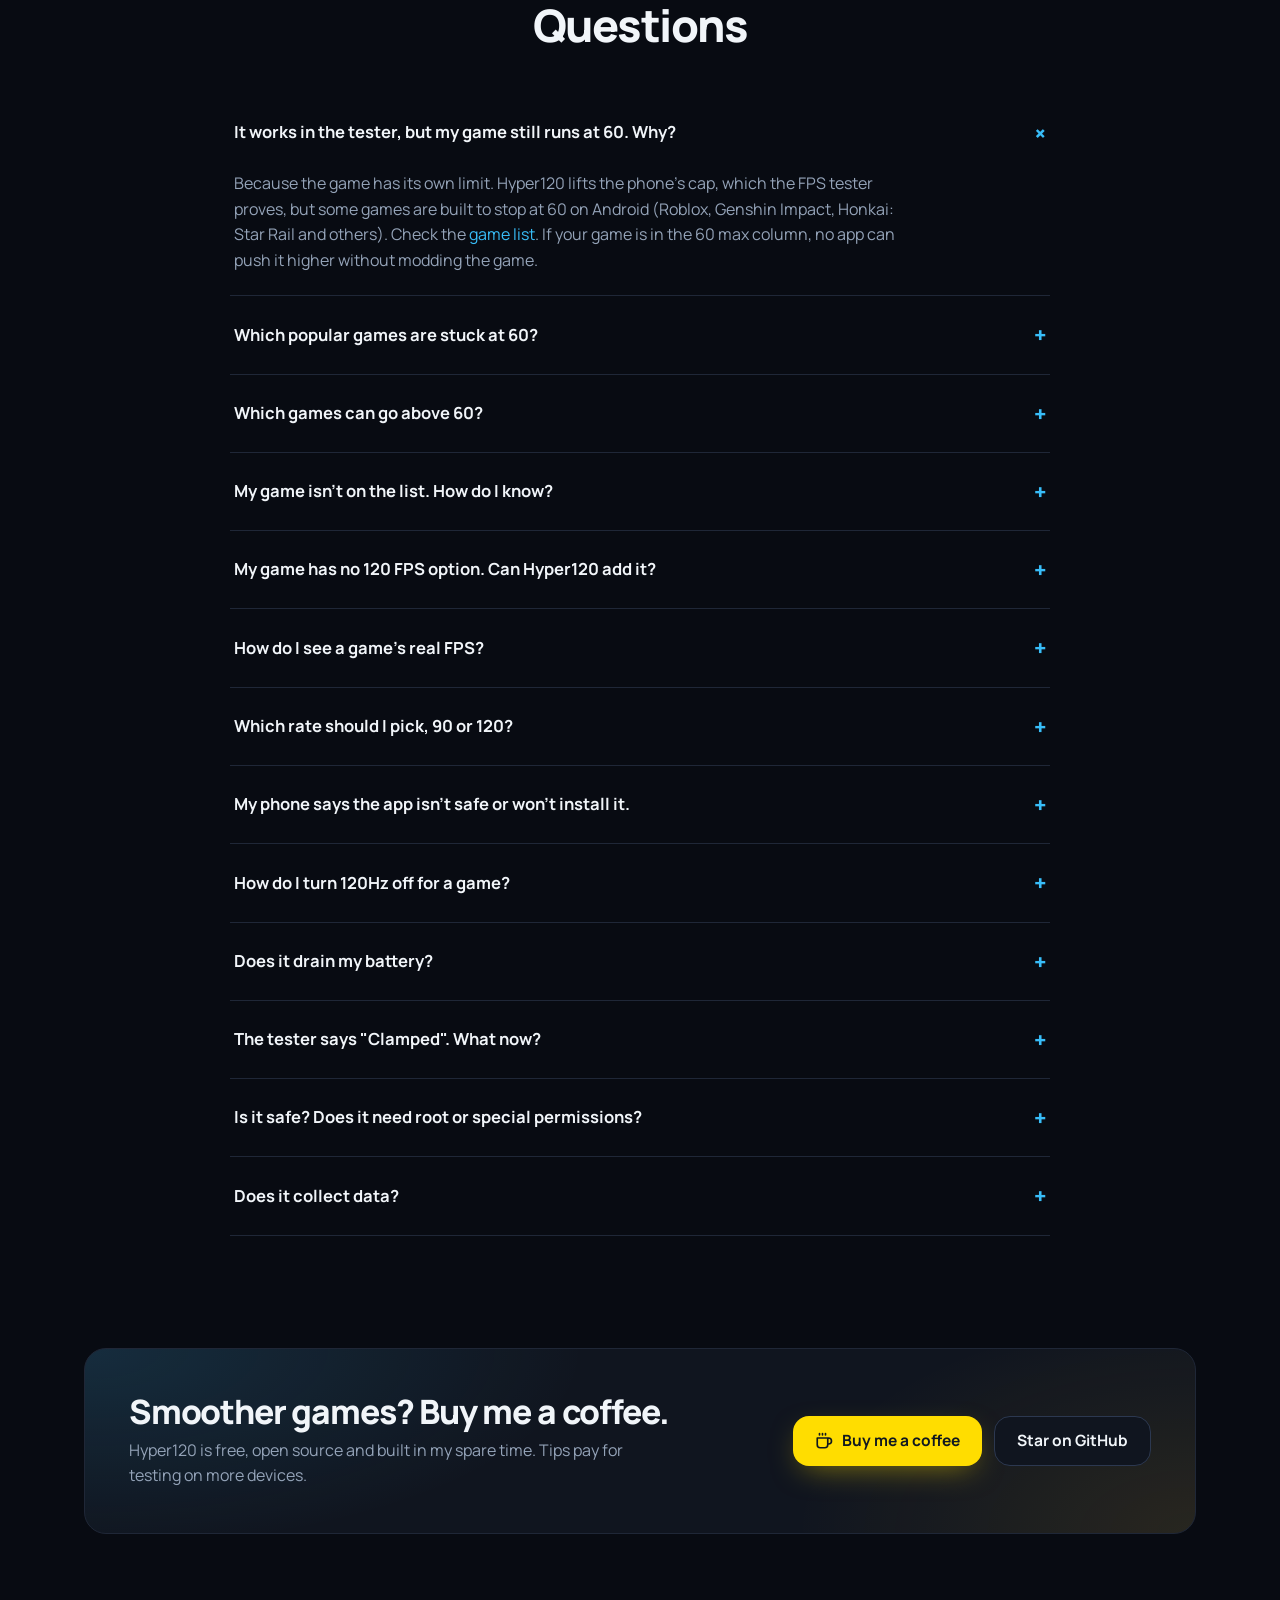
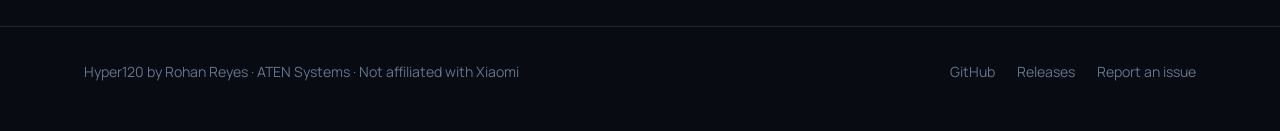
==== commit 1562f5d6: "Website: compress game screenshots (5.0 MB -> 0.6 MB) Resize to 1600px and recompress; version the i" ====
--- a/web/index.html
+++ b/web/index.html
@@ -475,10 +475,10 @@
         </div>
 
         <div class="games reveal">
-          <div class="game zoom-wrap"><img src="assets/game-mlbb.jpg" alt="Mobile Legends running with Hyper120" class="zoom" loading="lazy" /><span>Mobile Legends</span></div>
-          <div class="game zoom-wrap"><img src="assets/game-codm.jpg" alt="Call of Duty Mobile running with Hyper120" class="zoom" loading="lazy" /><span>Call of Duty: Mobile</span></div>
-          <div class="game zoom-wrap"><img src="assets/game-minecraft.jpg" alt="Minecraft running with Hyper120" class="zoom" loading="lazy" /><span>Minecraft</span></div>
-          <div class="game zoom-wrap"><img src="assets/game-archero2.jpg" alt="Archero 2 running with Hyper120" class="zoom" loading="lazy" /><span>Archero 2</span></div>
+          <div class="game zoom-wrap"><img src="assets/game-mlbb.jpg?v=2" alt="Mobile Legends running with Hyper120" class="zoom" loading="lazy" /><span>Mobile Legends</span></div>
+          <div class="game zoom-wrap"><img src="assets/game-codm.jpg?v=2" alt="Call of Duty Mobile running with Hyper120" class="zoom" loading="lazy" /><span>Call of Duty: Mobile</span></div>
+          <div class="game zoom-wrap"><img src="assets/game-minecraft.jpg?v=2" alt="Minecraft running with Hyper120" class="zoom" loading="lazy" /><span>Minecraft</span></div>
+          <div class="game zoom-wrap"><img src="assets/game-archero2.jpg?v=2" alt="Archero 2 running with Hyper120" class="zoom" loading="lazy" /><span>Archero 2</span></div>
         </div>
       </div>
     </section>
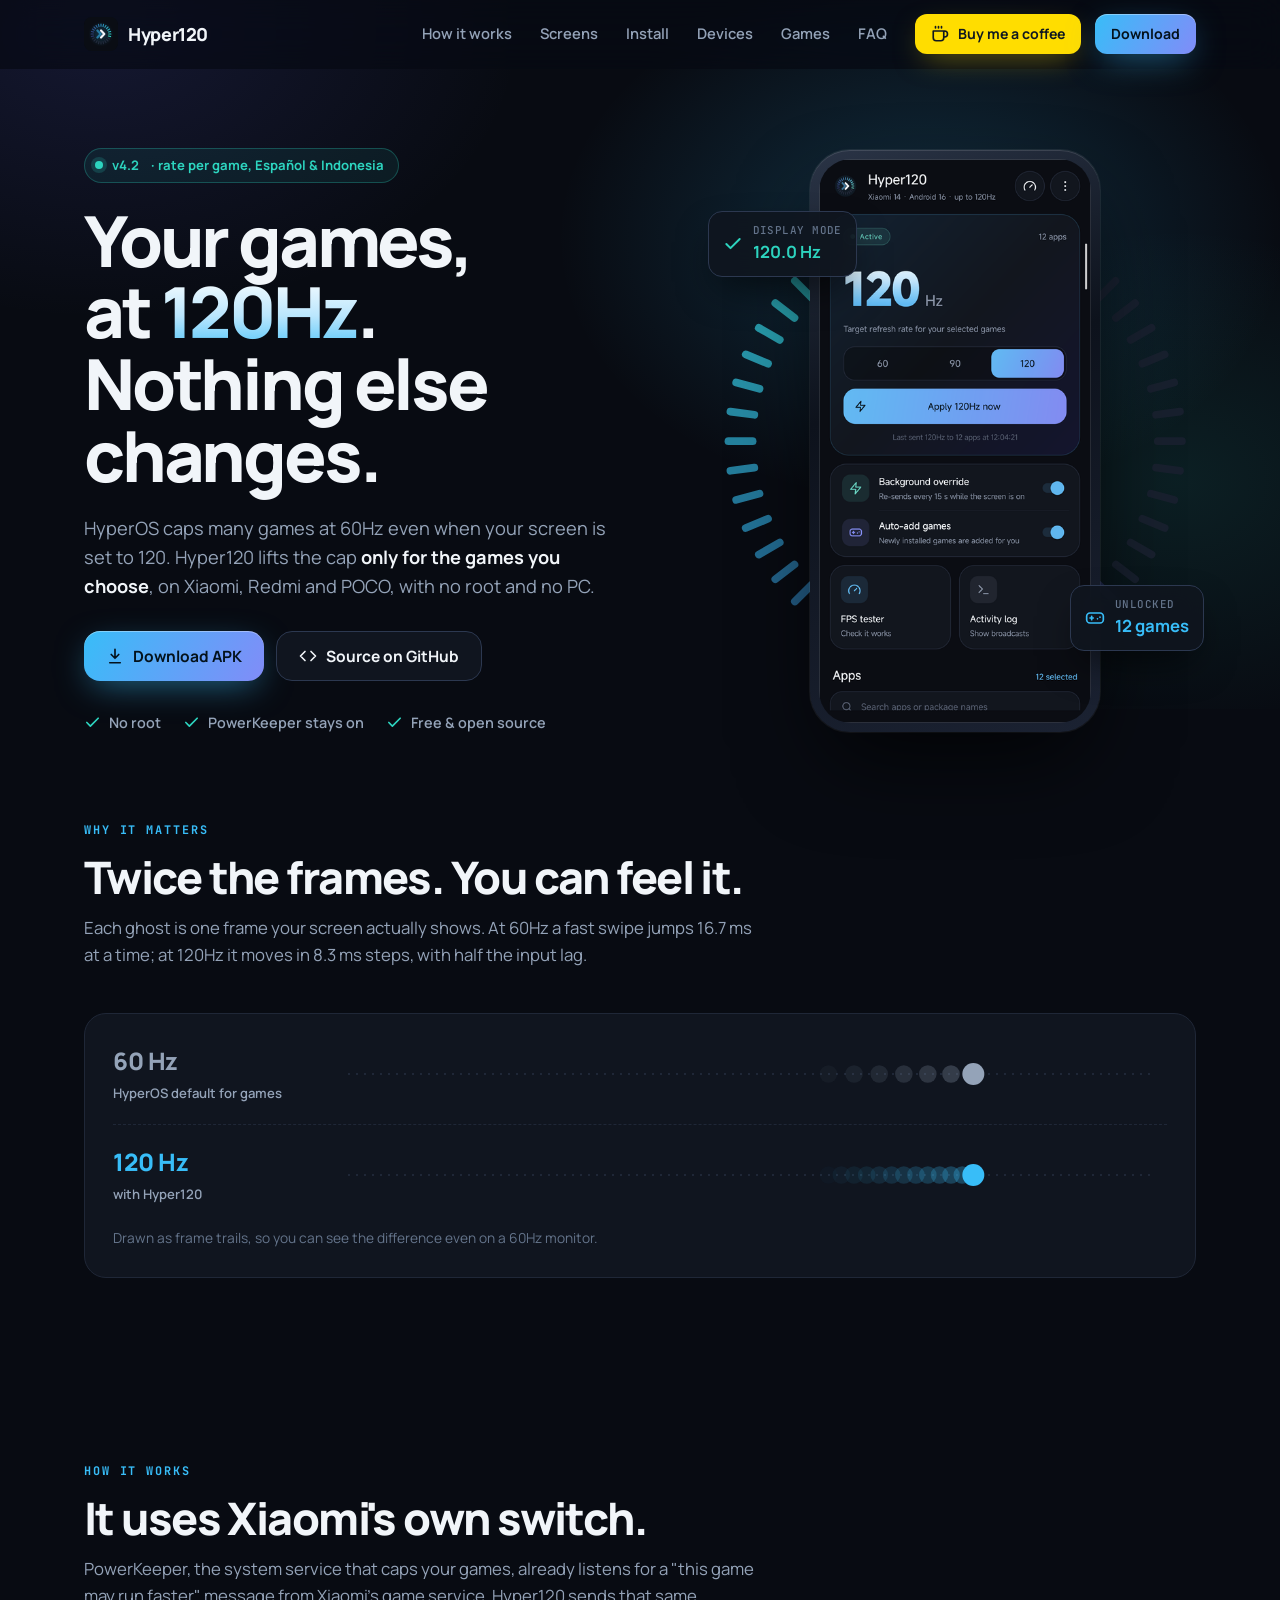
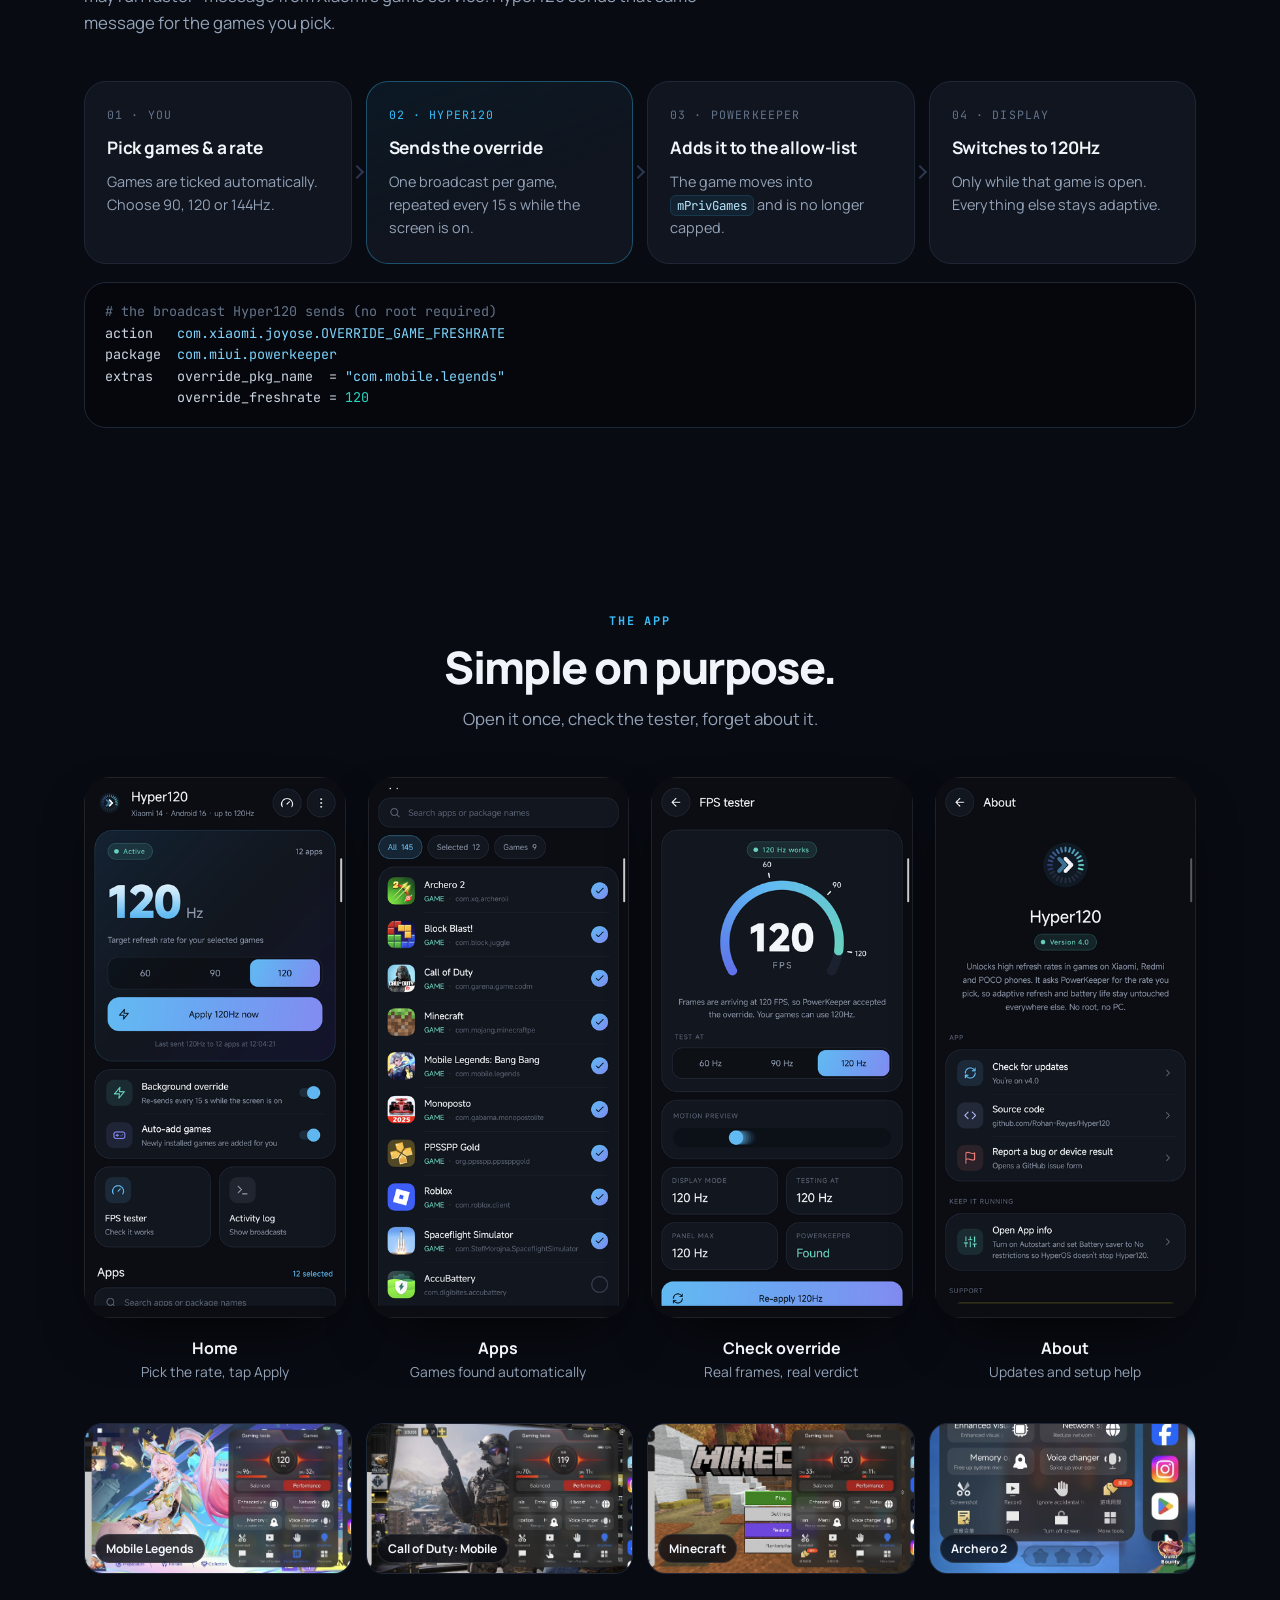
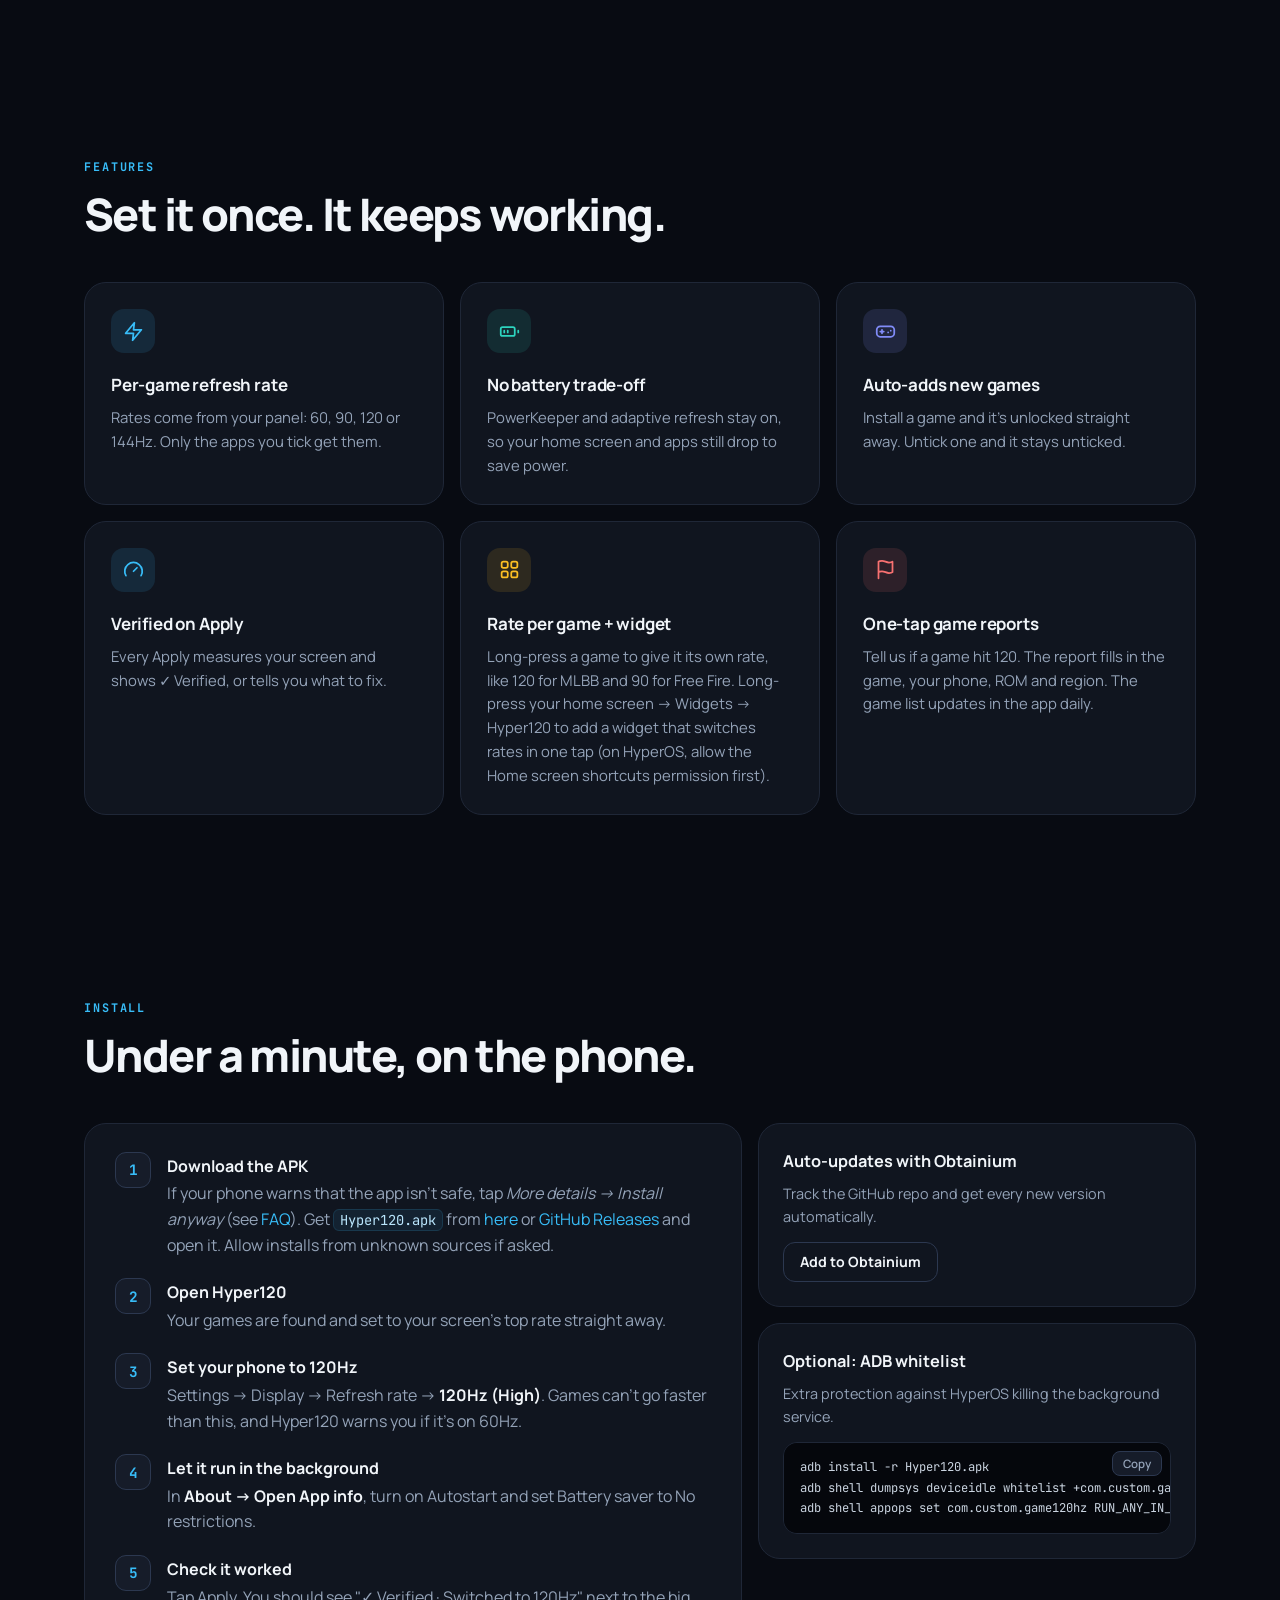
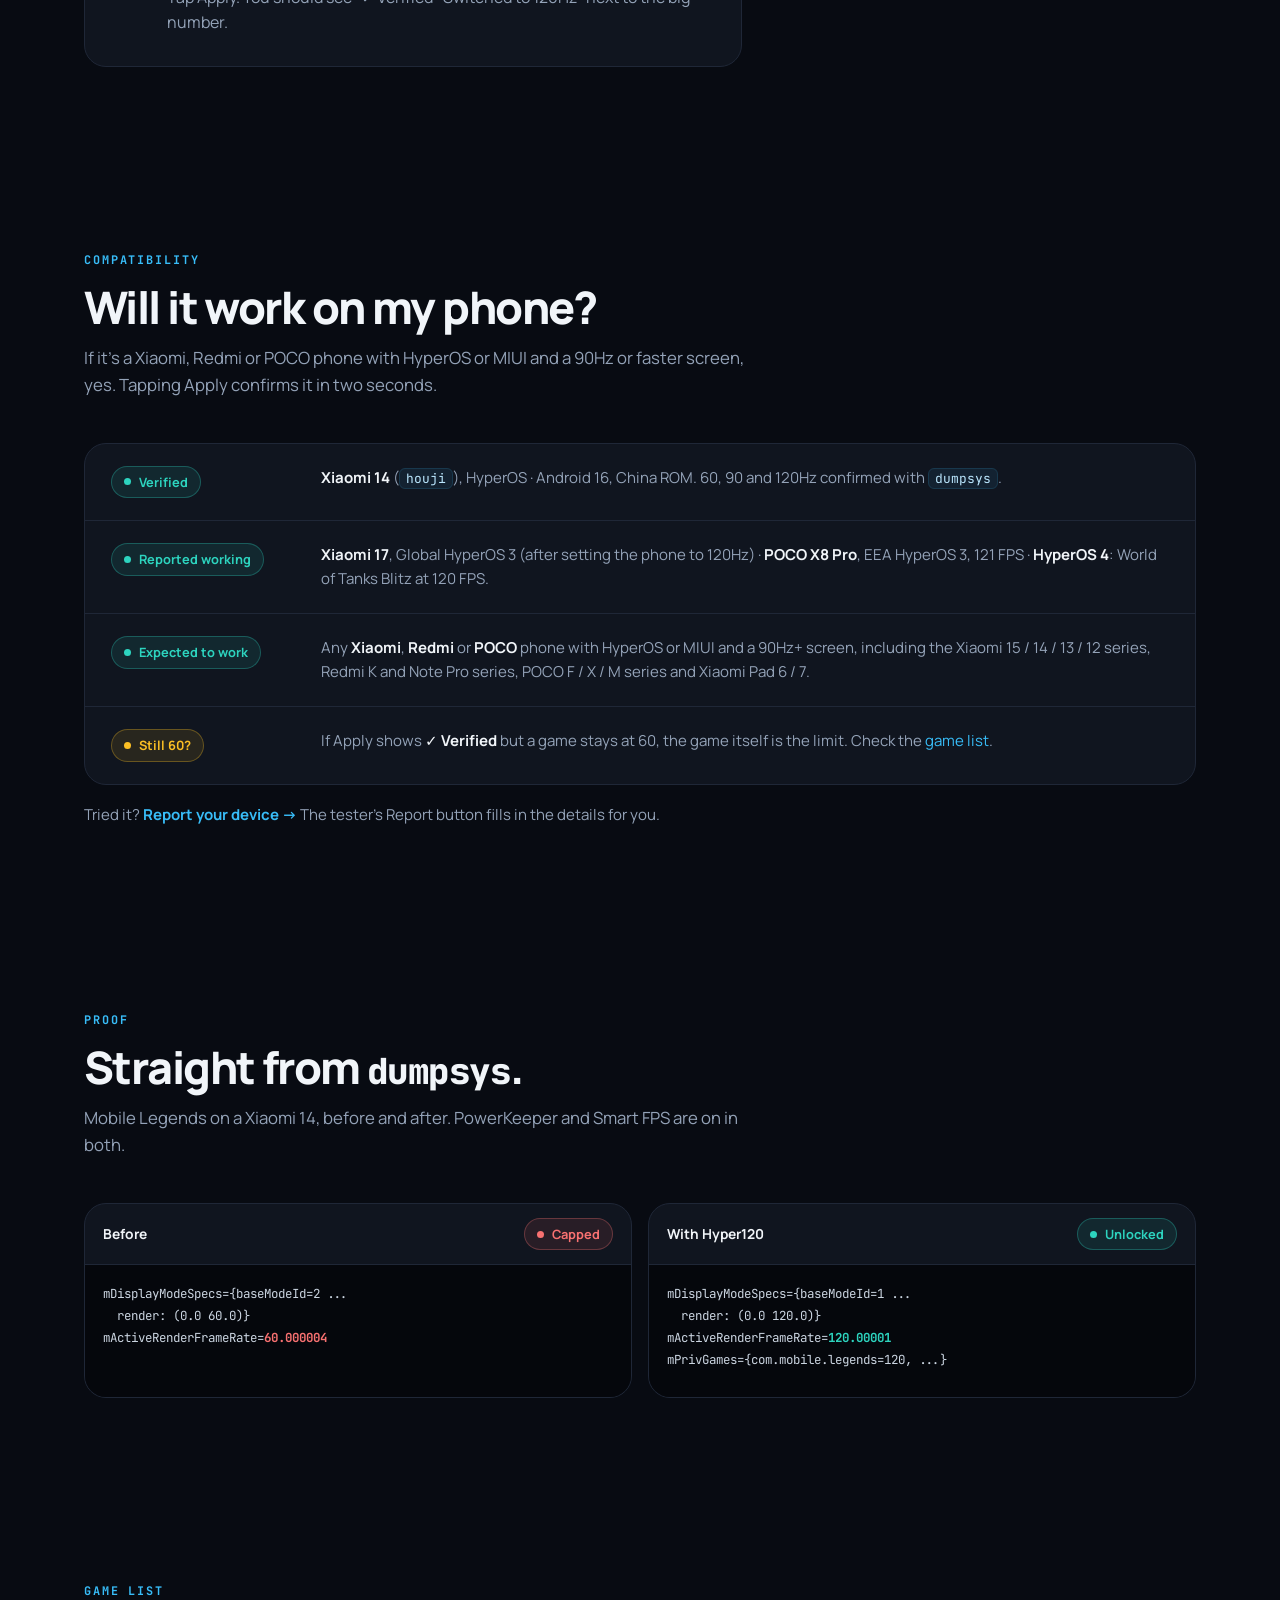
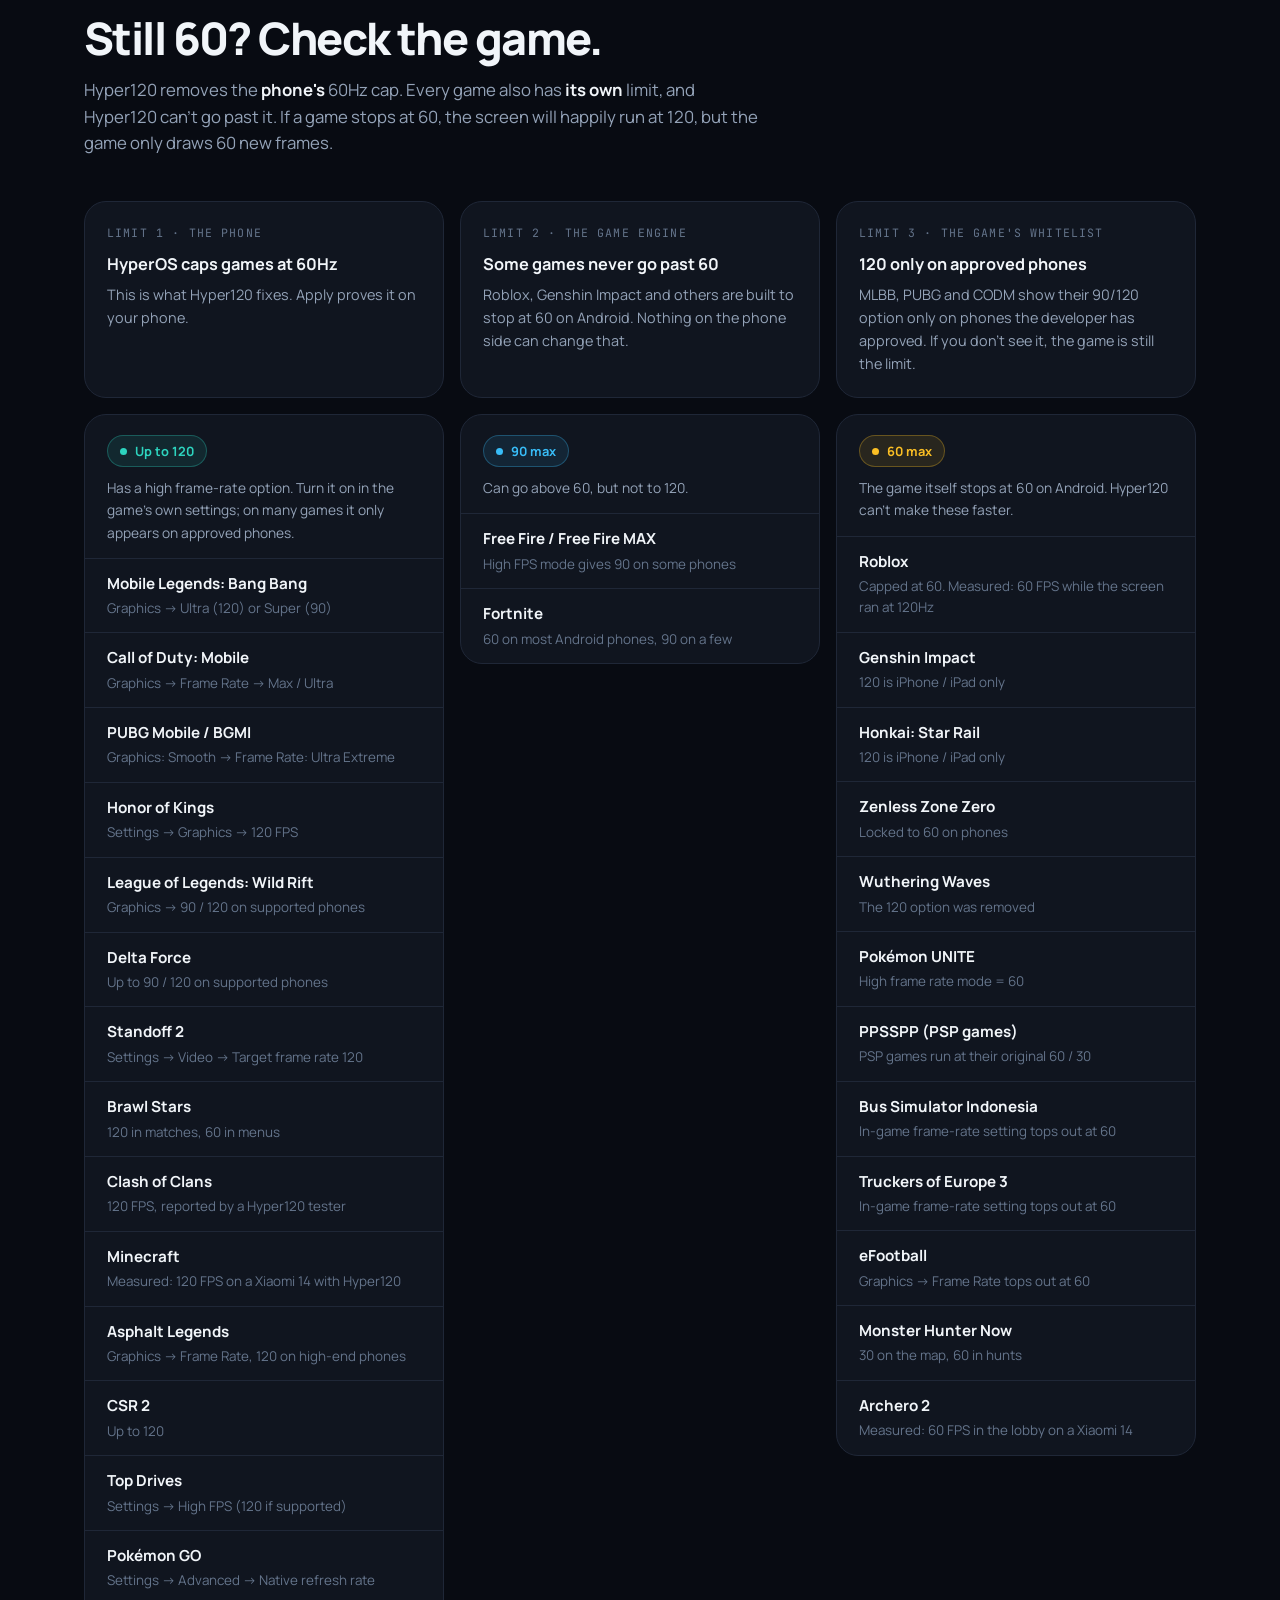
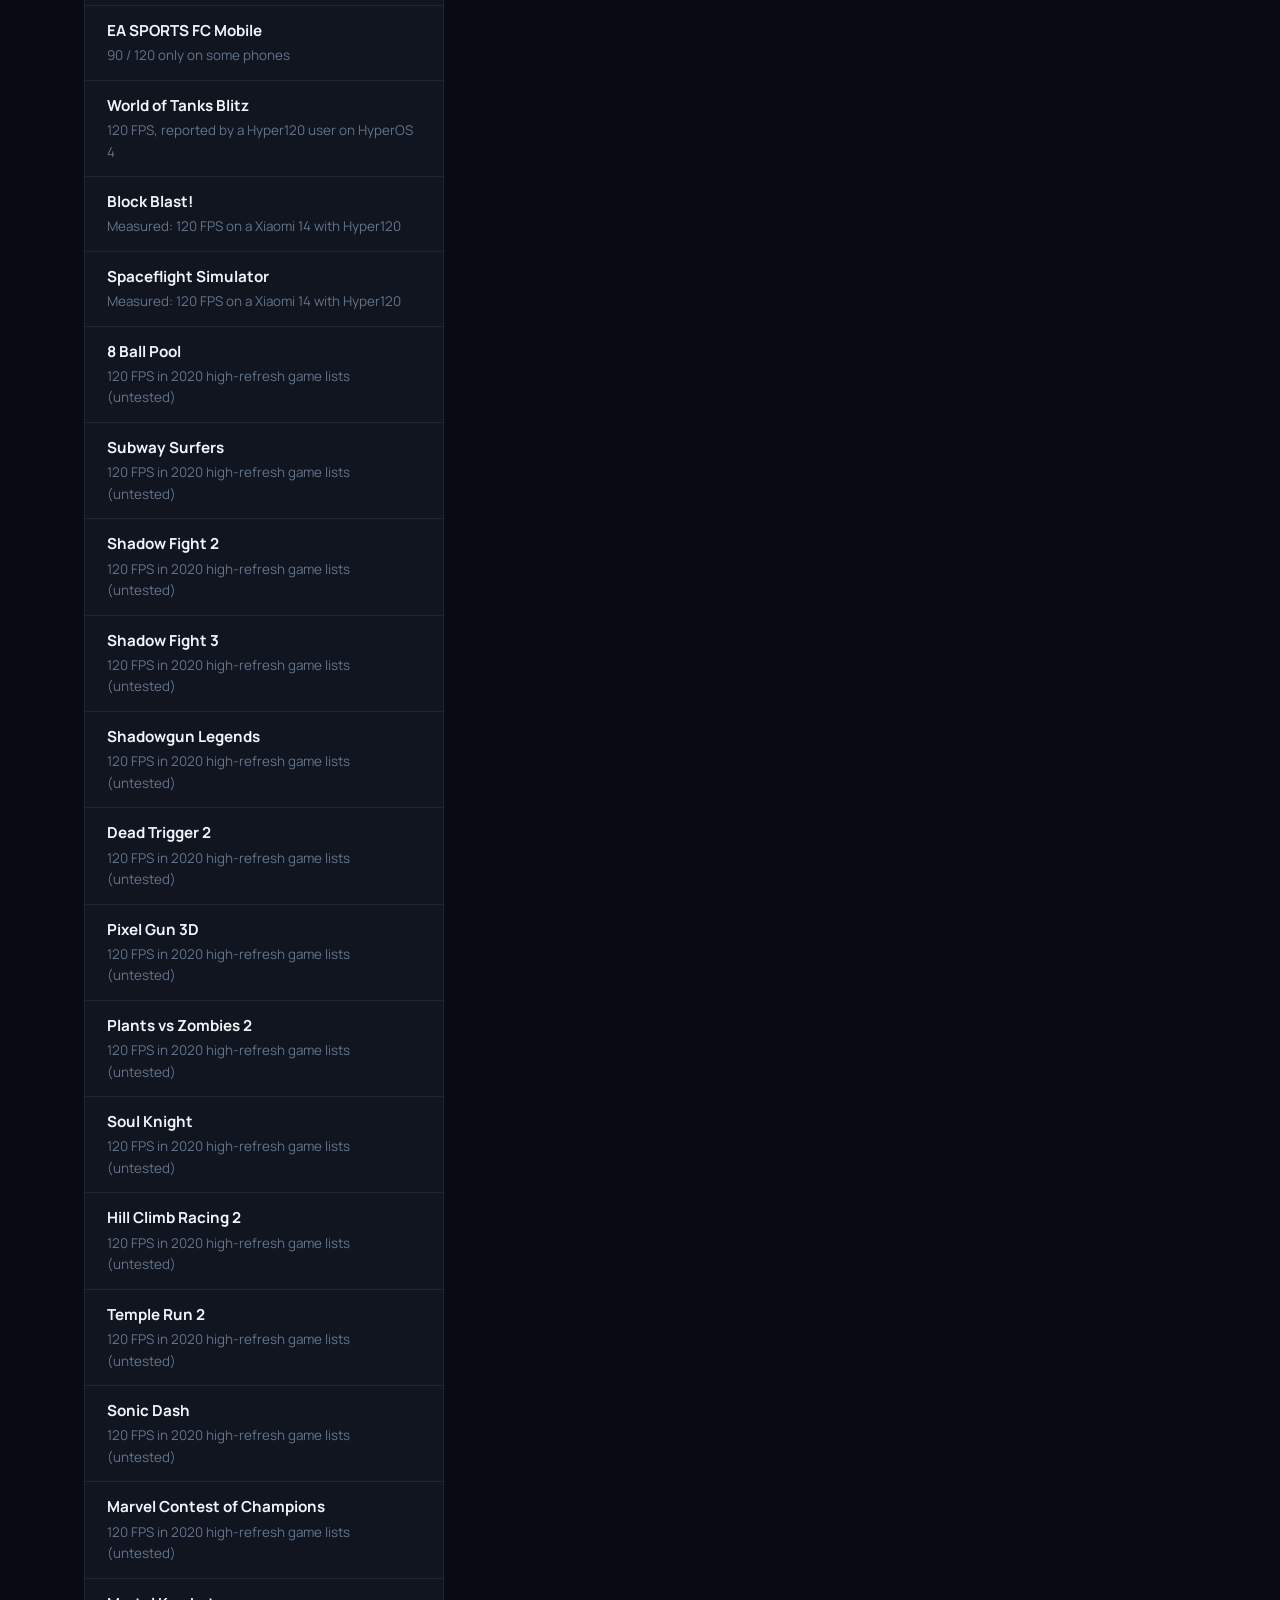
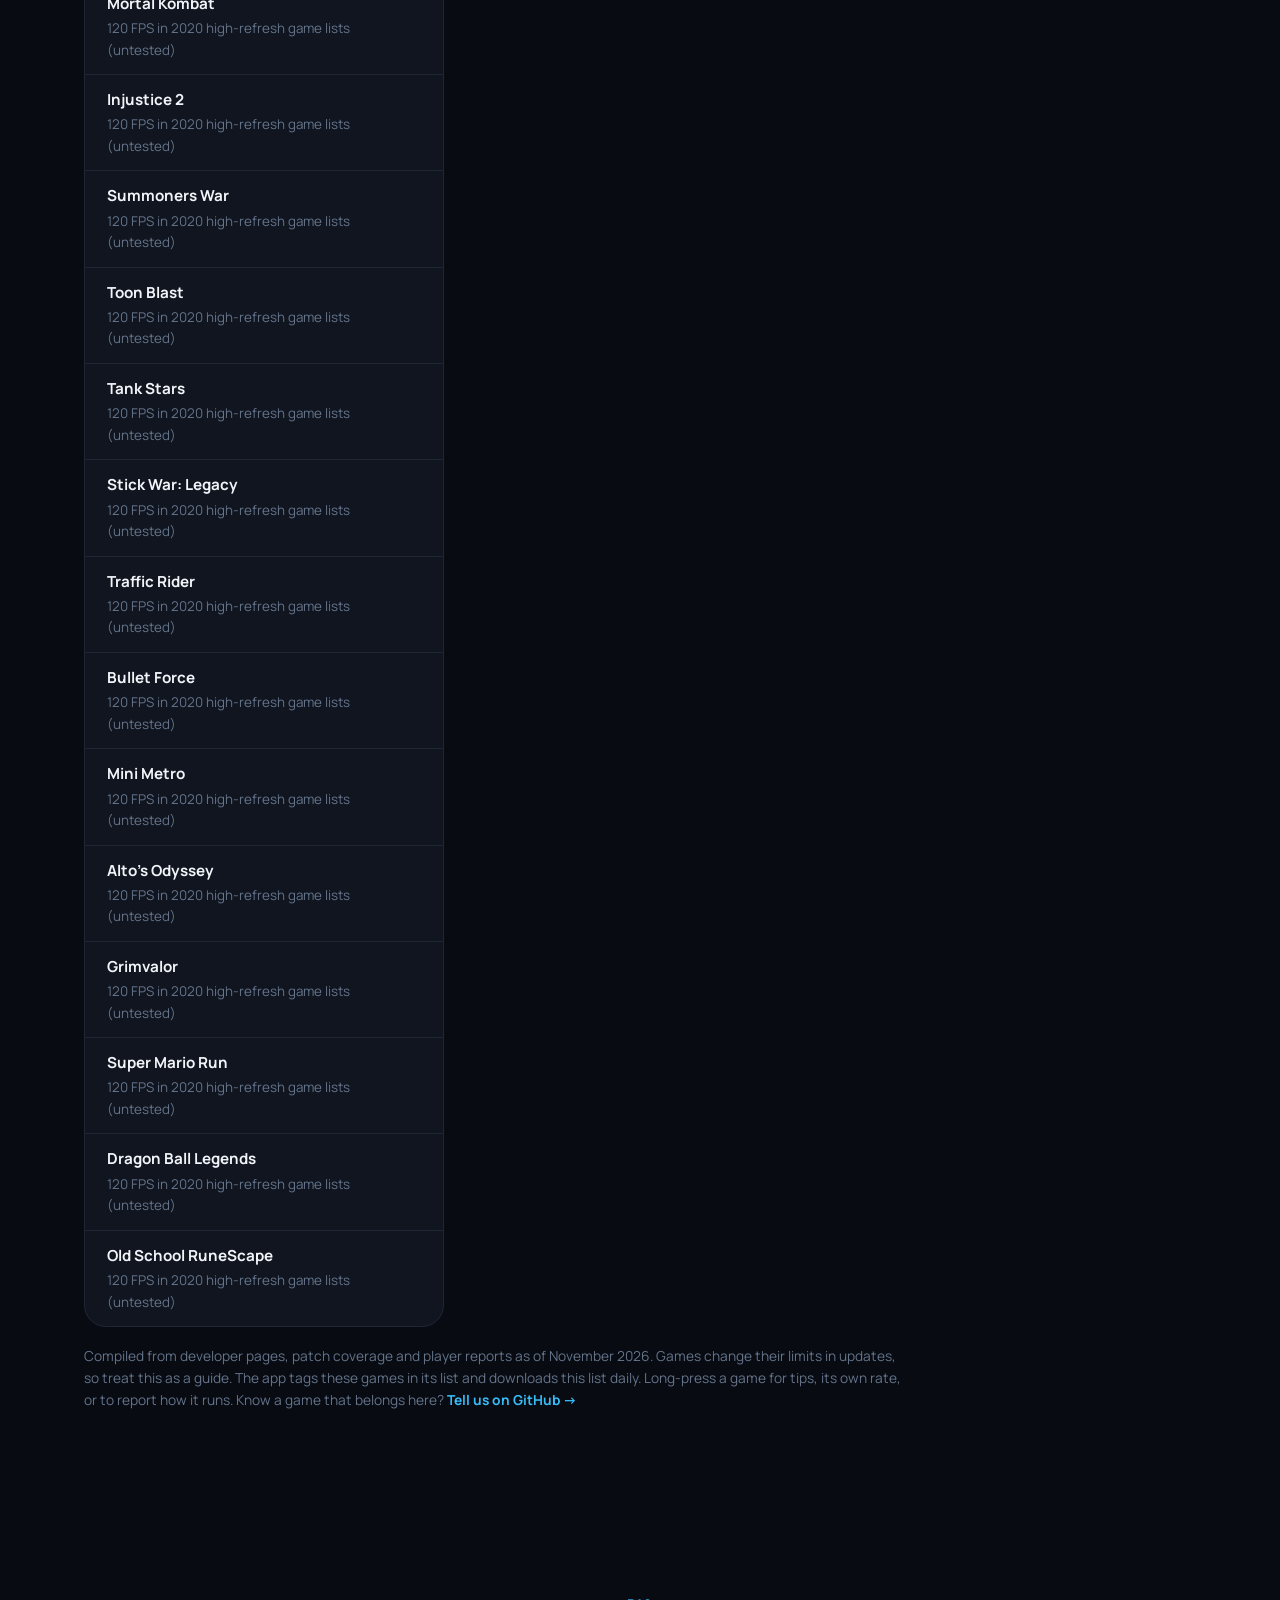
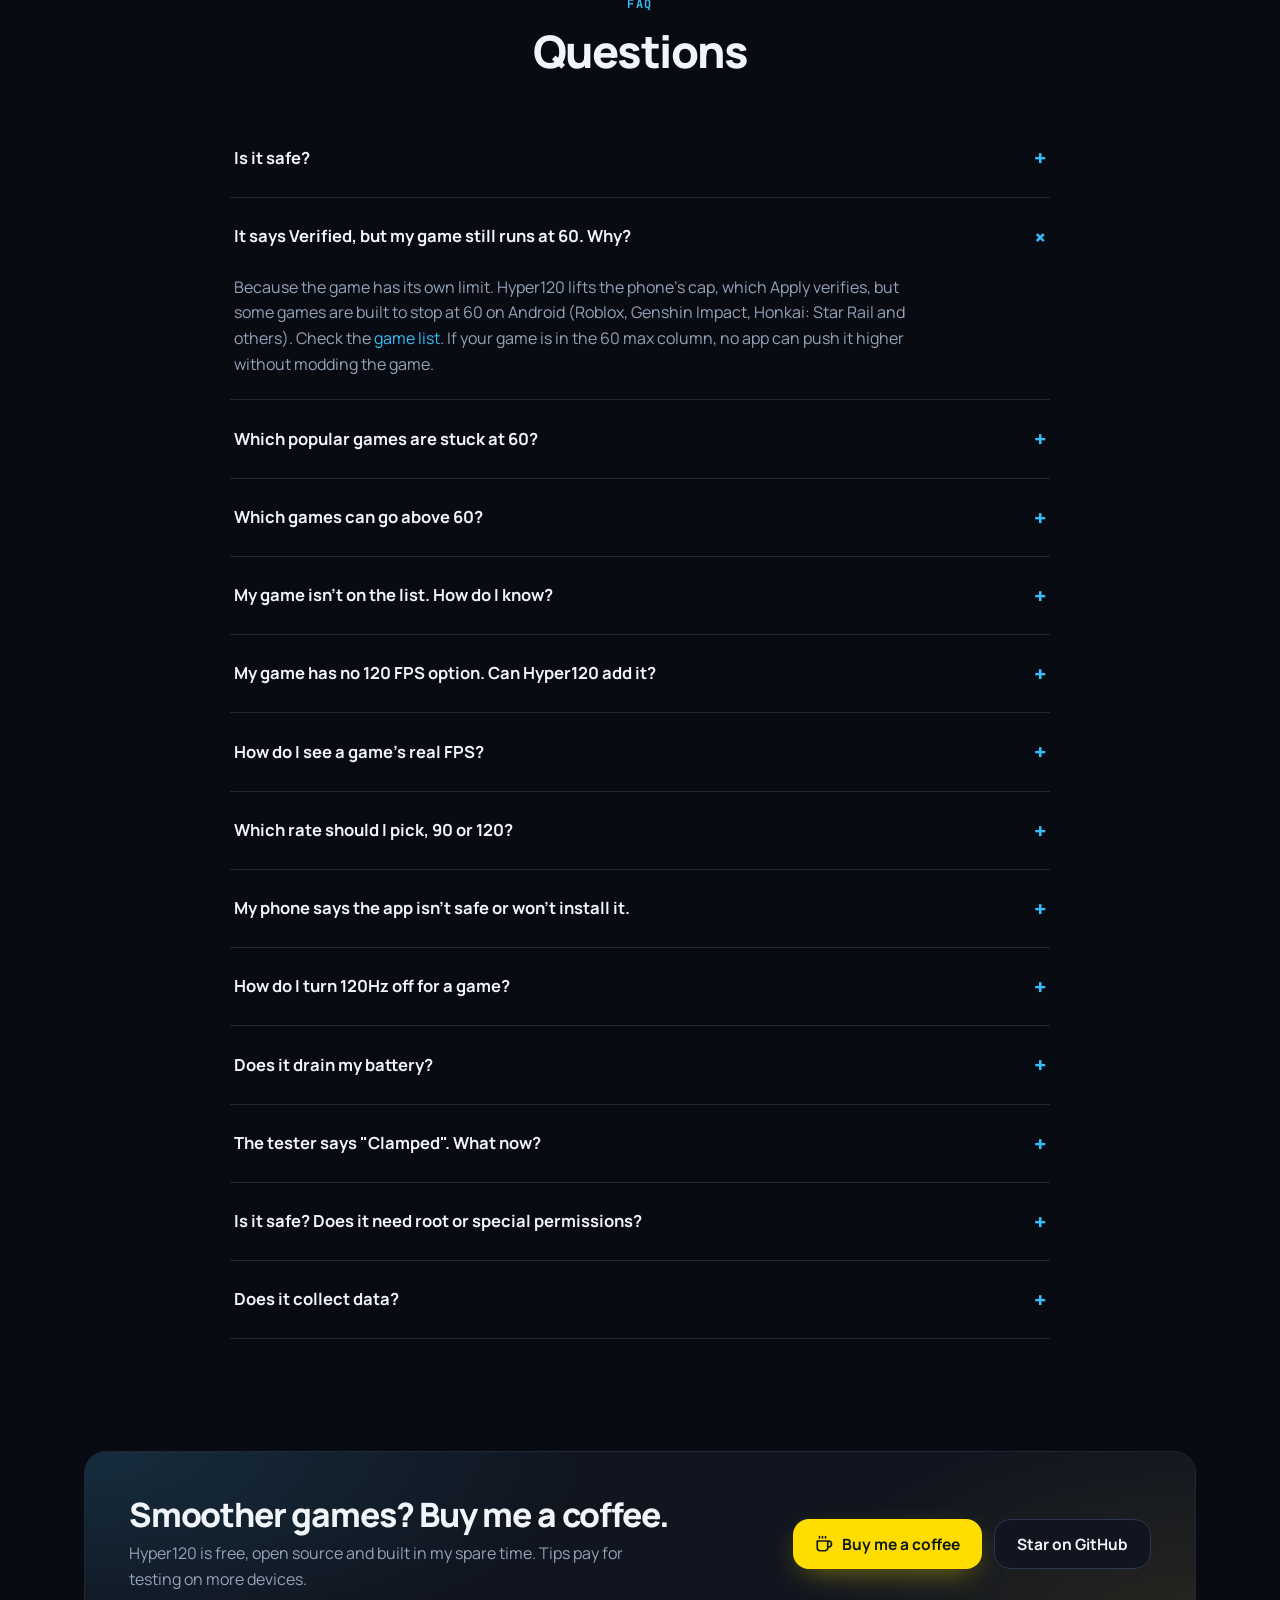
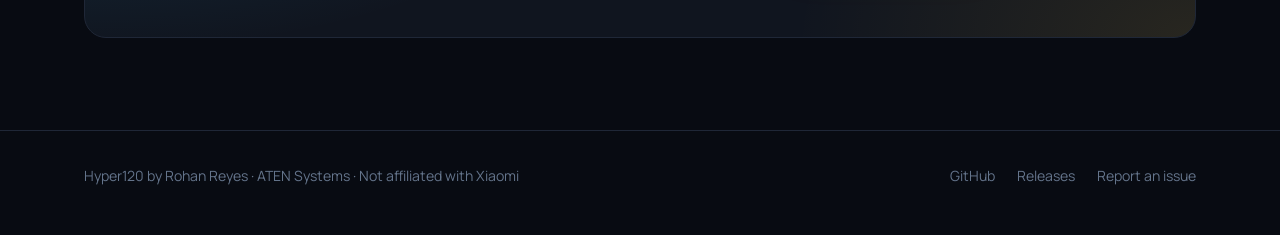
==== commit 3dec70d3: "v4.3: Apply verifies itself, FAQ in the app, new setup guide - Apply now measures the screen right a" ====
--- a/web/index.html
+++ b/web/index.html
@@ -470,7 +470,7 @@
         <div class="screens reveal">
           <div class="screen"><img src="assets/home.png" alt="Home screen with the 120Hz target and Apply button" class="zoom" loading="lazy" /><h3>Home</h3><p>Pick the rate, tap Apply</p></div>
           <div class="screen"><img src="assets/apps.png" alt="App list with games ticked" class="zoom" loading="lazy" /><h3>Apps</h3><p>Games found automatically</p></div>
-          <div class="screen"><img src="assets/tester.png" alt="FPS tester showing 120 FPS and a Works verdict" class="zoom" loading="lazy" /><h3>FPS tester</h3><p>Real frames, real verdict</p></div>
+          <div class="screen"><img src="assets/tester.png" alt="Check override showing 120 FPS and a Works verdict" class="zoom" loading="lazy" /><h3>Check override</h3><p>Real frames, real verdict</p></div>
           <div class="screen"><img src="assets/about.png" alt="About screen with update check and setup help" class="zoom" loading="lazy" /><h3>About</h3><p>Updates and setup help</p></div>
         </div>
 
@@ -494,7 +494,7 @@
           <div class="card feature"><div class="ico t-sky"><svg><use href="#i-zap"/></svg></div><h3>Per-game refresh rate</h3><p>Rates come from your panel: 60, 90, 120 or 144Hz. Only the apps you tick get them.</p></div>
           <div class="card feature"><div class="ico t-teal"><svg><use href="#i-battery"/></svg></div><h3>No battery trade-off</h3><p>PowerKeeper and adaptive refresh stay on, so your home screen and apps still drop to save power.</p></div>
           <div class="card feature"><div class="ico t-ind"><svg><use href="#i-gamepad"/></svg></div><h3>Auto-adds new games</h3><p>Install a game and it's unlocked straight away. Untick one and it stays unticked.</p></div>
-          <div class="card feature"><div class="ico t-sky"><svg><use href="#i-gauge"/></svg></div><h3>Built-in FPS tester</h3><p>Tests 60, 90 and 120Hz on your own phone and tells you which ones work.</p></div>
+          <div class="card feature"><div class="ico t-sky"><svg><use href="#i-gauge"/></svg></div><h3>Verified on Apply</h3><p>Every Apply measures your screen and shows ✓ Verified, or tells you what to fix.</p></div>
           <div class="card feature"><div class="ico t-amb"><svg><use href="#i-tile"/></svg></div><h3>Rate per game + widget</h3><p>Long-press a game to give it its own rate, like 120 for MLBB and 90 for Free Fire. Long-press your home screen → Widgets → Hyper120 to add a widget that switches rates in one tap (on HyperOS, allow the Home screen shortcuts permission first).</p></div>
           <div class="card feature"><div class="ico t-red"><svg><use href="#i-flag"/></svg></div><h3>One-tap game reports</h3><p>Tell us if a game hit 120. The report fills in the game, your phone, ROM and region. The game list updates in the app daily.</p></div>
         </div>
@@ -514,7 +514,7 @@
             <li><b>Open Hyper120</b>Your games are found and set to your screen's top rate straight away.</li>
             <li><b>Set your phone to 120Hz</b>Settings → Display → Refresh rate → <b style="display:inline">120Hz (High)</b>. Games can't go faster than this, and Hyper120 warns you if it's on 60Hz.</li>
             <li><b>Let it run in the background</b>In <b style="display:inline">About → Open App info</b>, turn on Autostart and set Battery saver to No restrictions.</li>
-            <li><b>Check it worked</b>Tap the gauge icon to open the FPS tester. You should see "120 Hz works".</li>
+            <li><b>Check it worked</b>Tap Apply. You should see "✓ Verified · Switched to 120Hz" next to the big number.</li>
           </ol>
           <div class="side">
             <div class="card">
@@ -540,13 +540,13 @@
         <div class="head reveal">
           <div class="overline">Compatibility</div>
           <h2>Will it work on my phone?</h2>
-          <p>If it's a Xiaomi, Redmi or POCO phone with HyperOS or MIUI and a 90Hz or faster screen, yes. The FPS tester confirms it in five seconds.</p>
+          <p>If it's a Xiaomi, Redmi or POCO phone with HyperOS or MIUI and a 90Hz or faster screen, yes. Tapping Apply confirms it in two seconds.</p>
         </div>
         <div class="card compat reveal">
           <div class="row"><span><span class="pill p-ok"><i></i>Verified</span></span><p><b>Xiaomi 14</b> (<code>houji</code>), HyperOS · Android 16, China ROM. 60, 90 and 120Hz confirmed with <code>dumpsys</code>.</p></div>
           <div class="row"><span><span class="pill p-ok"><i></i>Reported working</span></span><p><b>Xiaomi 17</b>, Global HyperOS 3 (after setting the phone to 120Hz) · <b>POCO X8 Pro</b>, EEA HyperOS 3, 121 FPS · <b>HyperOS 4</b>: World of Tanks Blitz at 120 FPS.</p></div>
           <div class="row"><span><span class="pill p-ok"><i></i>Expected to work</span></span><p>Any <b>Xiaomi</b>, <b>Redmi</b> or <b>POCO</b> phone with HyperOS or MIUI and a 90Hz+ screen, including the Xiaomi 15 / 14 / 13 / 12 series, Redmi K and Note Pro series, POCO F / X / M series and Xiaomi Pad 6 / 7.</p></div>
-          <div class="row"><span><span class="pill p-amb"><i></i>Still 60?</span></span><p>If the FPS tester says <b>works</b> but a game stays at 60, the game itself is the limit. Check the <a href="#games" style="color:var(--sky)">game list</a>.</p></div>
+          <div class="row"><span><span class="pill p-amb"><i></i>Still 60?</span></span><p>If Apply shows <b>✓ Verified</b> but a game stays at 60, the game itself is the limit. Check the <a href="#games" style="color:var(--sky)">game list</a>.</p></div>
         </div>
         <p style="margin-top:18px;color:var(--muted);font-size:.94rem" class="reveal">Tried it? <a href="https://github.com/Rohan-Reyes/Hyper120/issues/new/choose" target="_blank" rel="noopener" style="color:var(--sky);font-weight:700">Report your device →</a> The tester's Report button fills in the details for you.</p>
       </div>
@@ -588,7 +588,7 @@
         </div>
 
         <div class="explain reveal">
-          <div class="card"><div class="k">LIMIT 1 · THE PHONE</div><h3>HyperOS caps games at 60Hz</h3><p>This is what Hyper120 fixes. The FPS tester proves it on your phone.</p></div>
+          <div class="card"><div class="k">LIMIT 1 · THE PHONE</div><h3>HyperOS caps games at 60Hz</h3><p>This is what Hyper120 fixes. Apply proves it on your phone.</p></div>
           <div class="card"><div class="k">LIMIT 2 · THE GAME ENGINE</div><h3>Some games never go past 60</h3><p>Roblox, Genshin Impact and others are built to stop at 60 on Android. Nothing on the phone side can change that.</p></div>
           <div class="card"><div class="k">LIMIT 3 · THE GAME'S WHITELIST</div><h3>120 only on approved phones</h3><p>MLBB, PUBG and CODM show their 90/120 option only on phones the developer has approved. If you don't see it, the game is still the limit.</p></div>
         </div>
@@ -683,7 +683,8 @@
           <h2>Questions</h2>
         </div>
         <div class="faq reveal">
-          <details open><summary>It works in the tester, but my game still runs at 60. Why?</summary><p>Because the game has its own limit. Hyper120 lifts the phone's cap, which the FPS tester proves, but some games are built to stop at 60 on Android (Roblox, Genshin Impact, Honkai: Star Rail and others). Check the <a href="#games" style="color:var(--sky)">game list</a>. If your game is in the 60 max column, no app can push it higher without modding the game.</p></details>
+          <details><summary>Is it safe?</summary><p>Yes. Hyper120 only asks HyperOS's own PowerKeeper service for a higher refresh rate, the same way Game Turbo does. All the code is <a href="https://github.com/Rohan-Reyes/Hyper120" style="color:var(--sky)">open source on GitHub</a>, it needs no root and changes no system files, and there are no ads or accounts. It only sends an anonymous install ID and the app version, to count users. Download the signed APK only from GitHub or this site.</p></details>
+          <details open><summary>It says Verified, but my game still runs at 60. Why?</summary><p>Because the game has its own limit. Hyper120 lifts the phone's cap, which Apply verifies, but some games are built to stop at 60 on Android (Roblox, Genshin Impact, Honkai: Star Rail and others). Check the <a href="#games" style="color:var(--sky)">game list</a>. If your game is in the 60 max column, no app can push it higher without modding the game.</p></details>
           <details><summary>Which popular games are stuck at 60?</summary><p><!-- games:names60 -->Roblox, Genshin Impact, Honkai: Star Rail, Zenless Zone Zero, Wuthering Waves, Pokémon UNITE, PPSSPP (PSP games), Bus Simulator Indonesia, Truckers of Europe 3, eFootball, Monster Hunter Now and Archero 2<!-- /games:names60 -->. These games limit themselves, so they stay at 60 even with Hyper120 on. The app tags them <b style="color:var(--amber)">60 MAX</b>. See the <a href="#games" style="color:var(--sky)">full game list</a>.</p></details>
           <details><summary>Which games can go above 60?</summary><p><!-- games:names120 -->Mobile Legends: Bang Bang, Call of Duty: Mobile, PUBG Mobile / BGMI, Honor of Kings, League of Legends: Wild Rift, Delta Force, Standoff 2, Brawl Stars, Clash of Clans, Minecraft, Asphalt Legends, CSR 2, Top Drives, Pokémon GO, EA SPORTS FC Mobile, World of Tanks Blitz, Block Blast!, Spaceflight Simulator, 8 Ball Pool, Subway Surfers, Shadow Fight 2, Shadow Fight 3, Shadowgun Legends, Dead Trigger 2, Pixel Gun 3D, Plants vs Zombies 2, Soul Knight, Hill Climb Racing 2, Temple Run 2, Sonic Dash, Marvel Contest of Champions, Mortal Kombat, Injustice 2, Summoners War, Toon Blast, Tank Stars, Stick War: Legacy, Traffic Rider, Bullet Force, Mini Metro, Alto&#x27;s Odyssey, Grimvalor, Super Mario Run, Dragon Ball Legends and Old School RuneScape<!-- /games:names120 --> can, but you must turn on the high frame rate in each game's settings, and many only show it on phones the developer has approved. <!-- games:names90 -->Free Fire / Free Fire MAX and Fortnite<!-- /games:names90 --> top out at 90.</p></details>
           <details><summary>My game isn't on the list. How do I know?</summary><p>Look in the game's graphics settings for a frame-rate option. If the highest choice is 60 (or there's no option at all), the game is most likely capped at 60. Then check with Game Turbo's FPS counter while playing, long-press the game in Hyper120 and tap <b style="color:var(--text)">Report how it runs</b>. We'll add it to the list.</p></details>
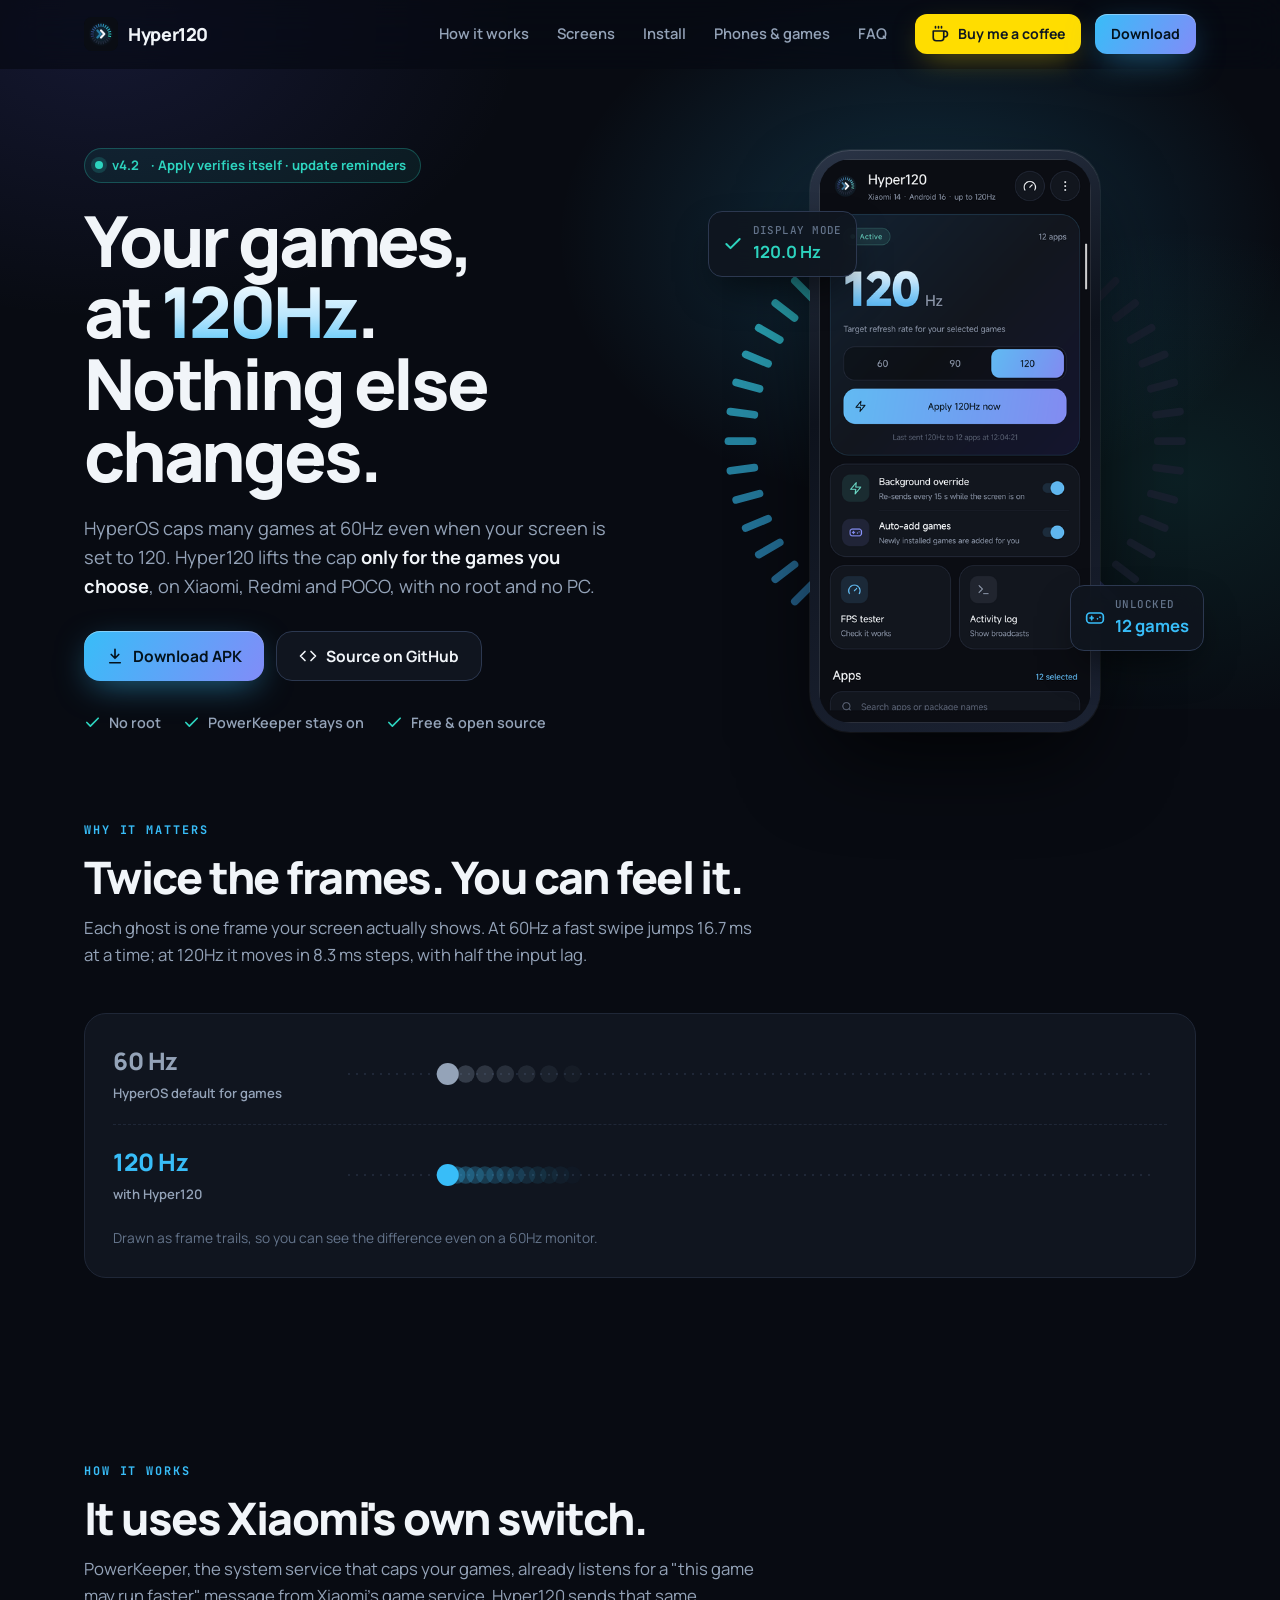
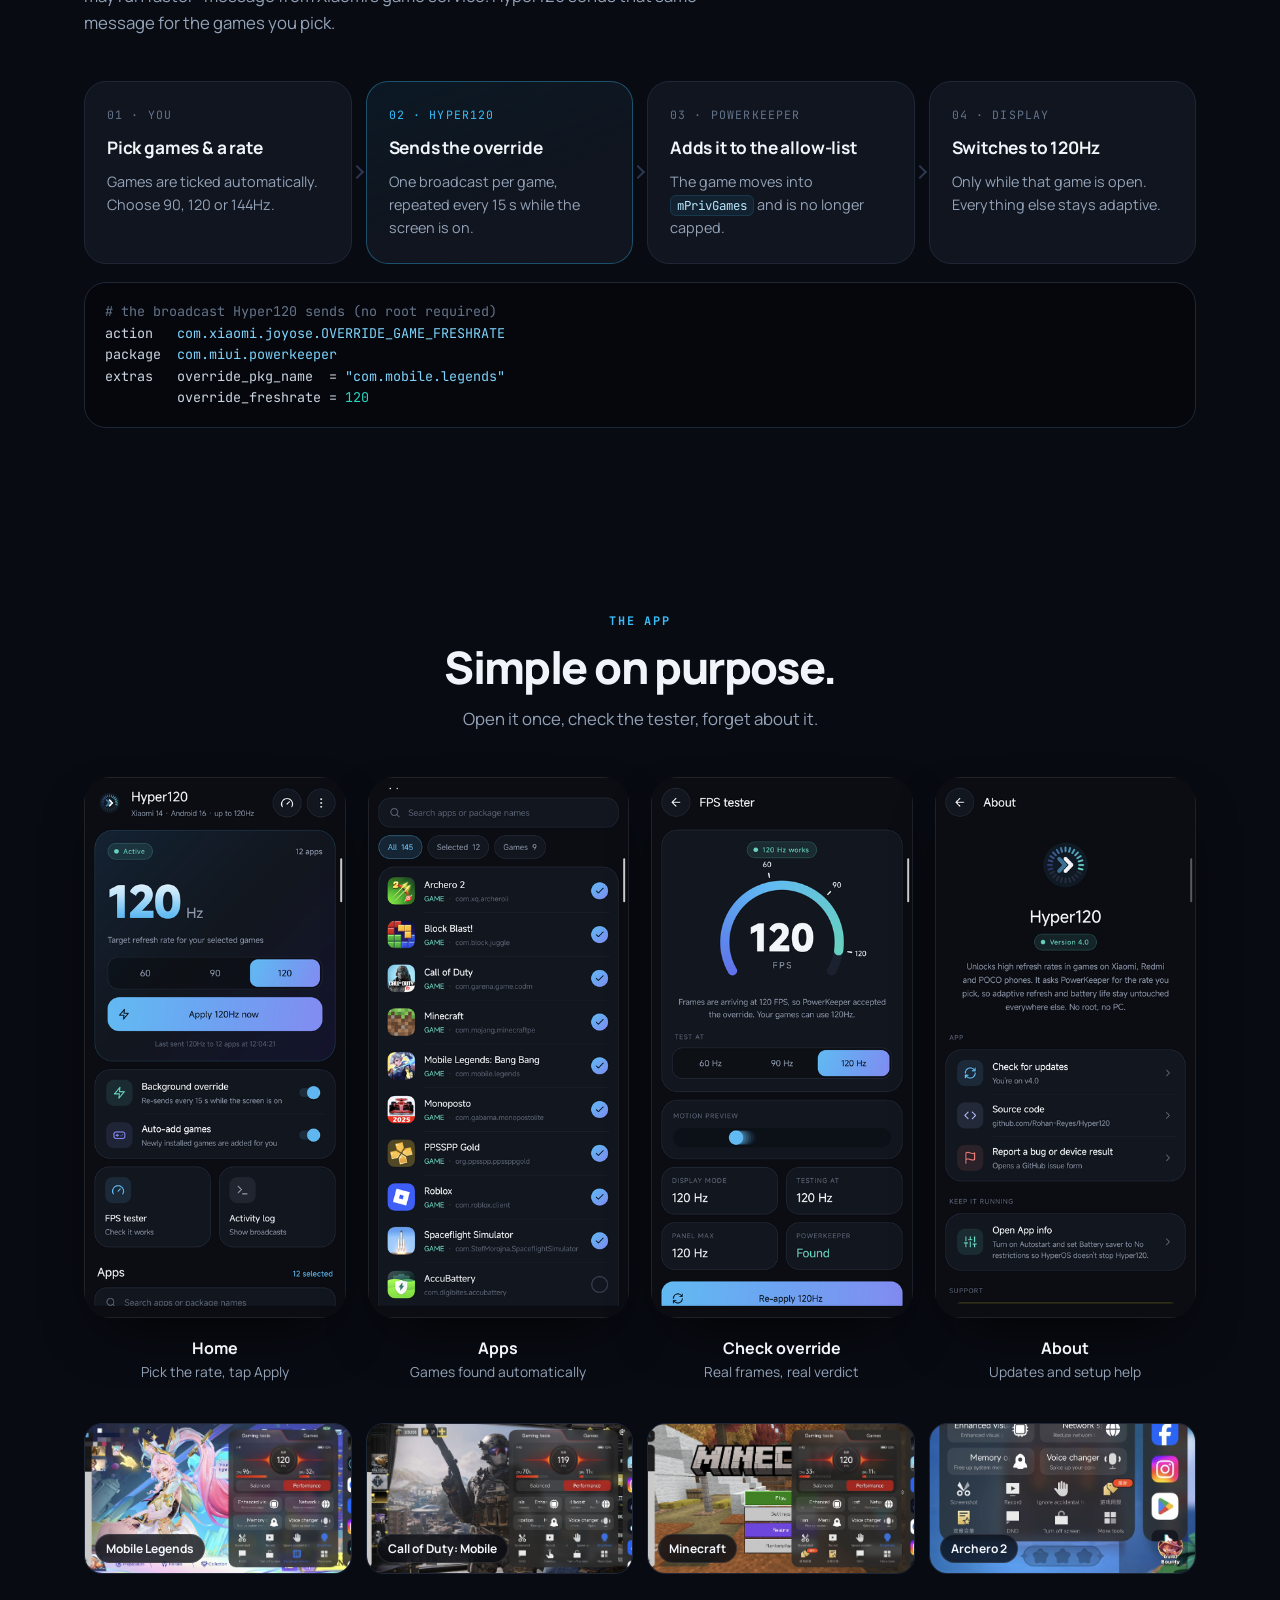
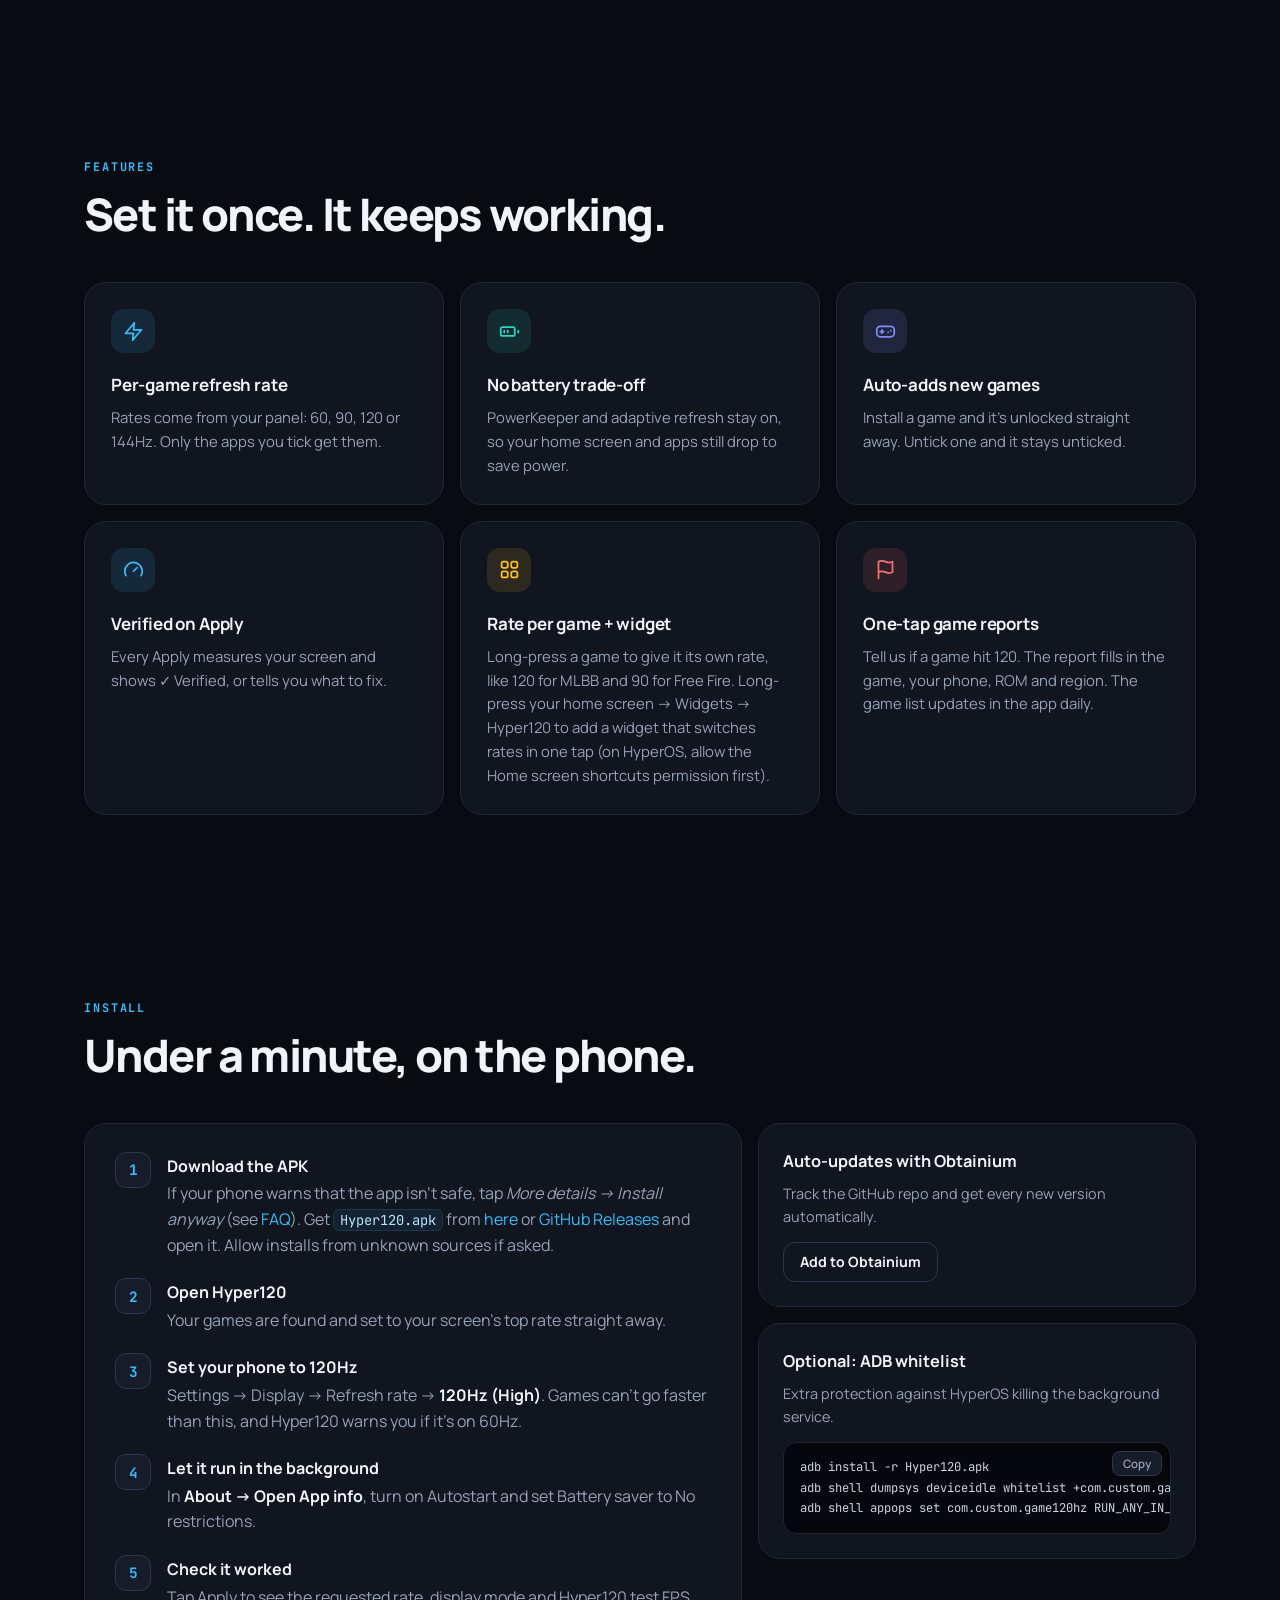
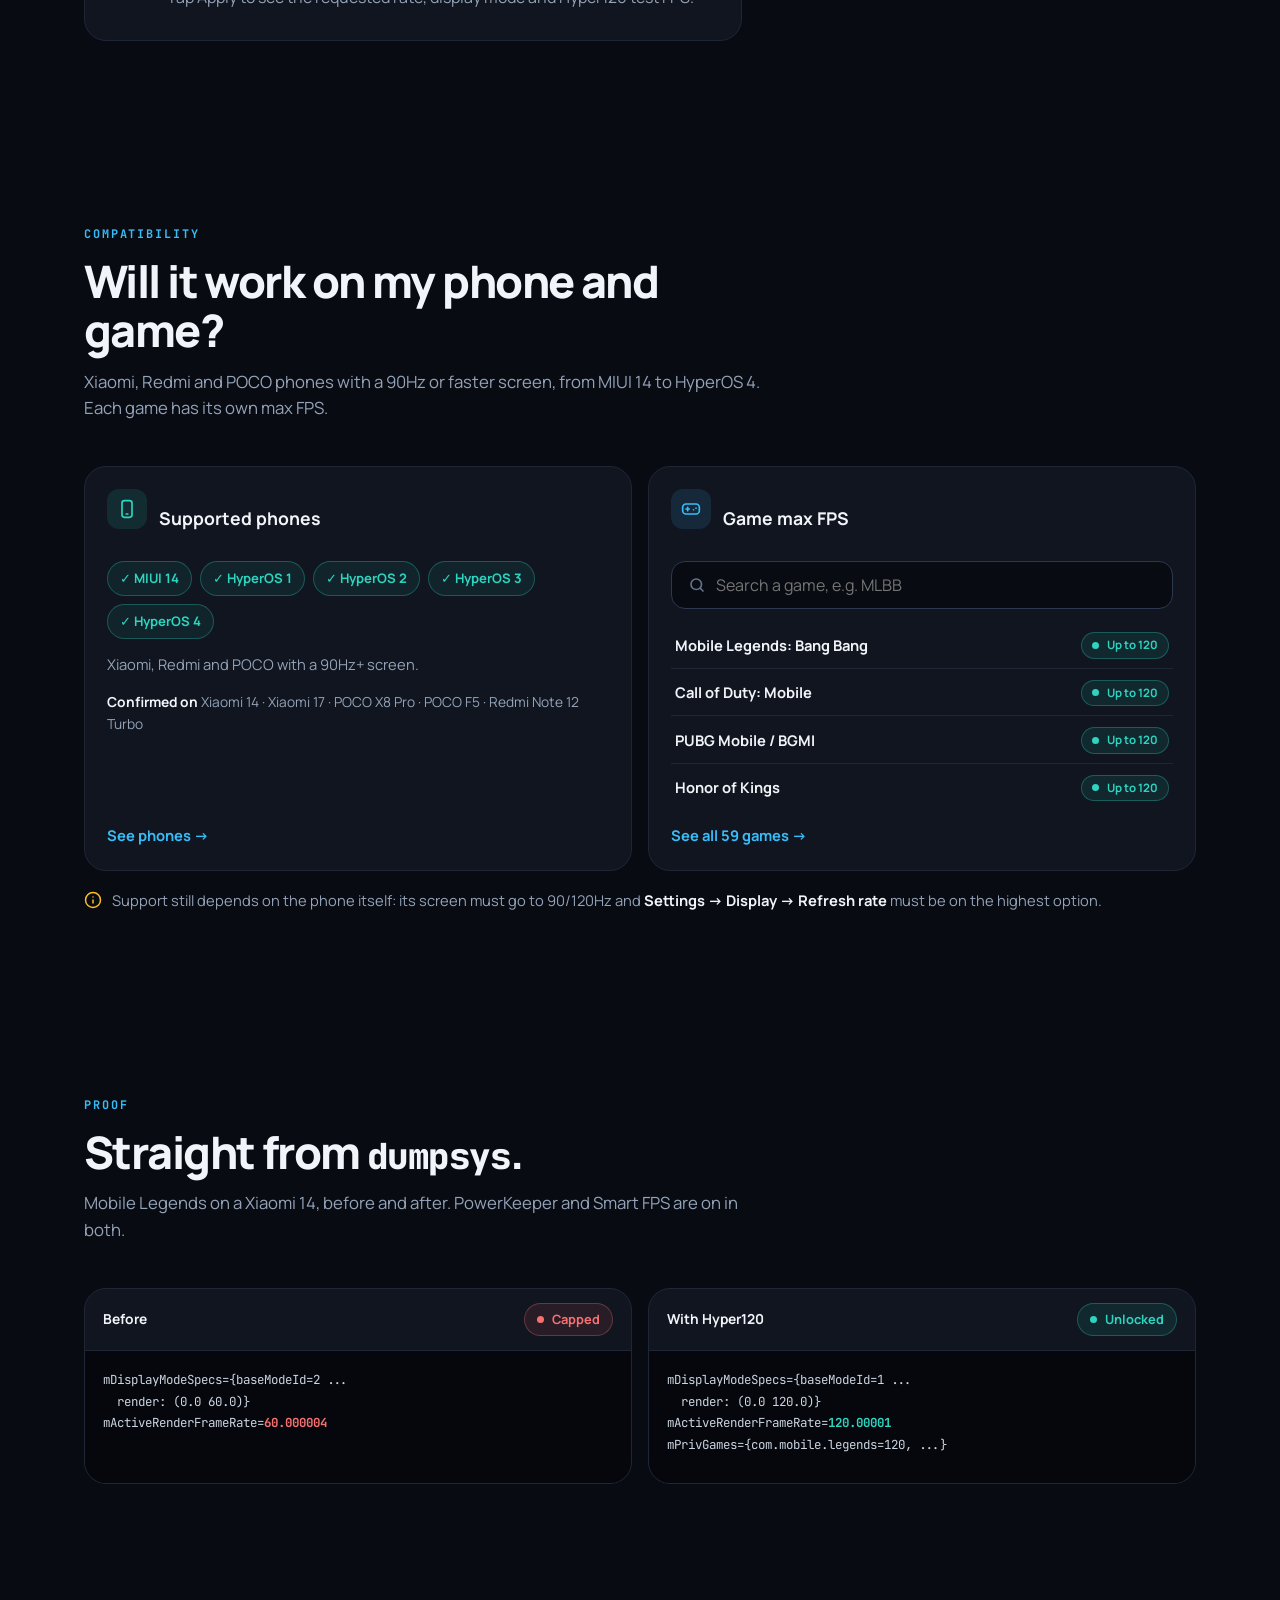
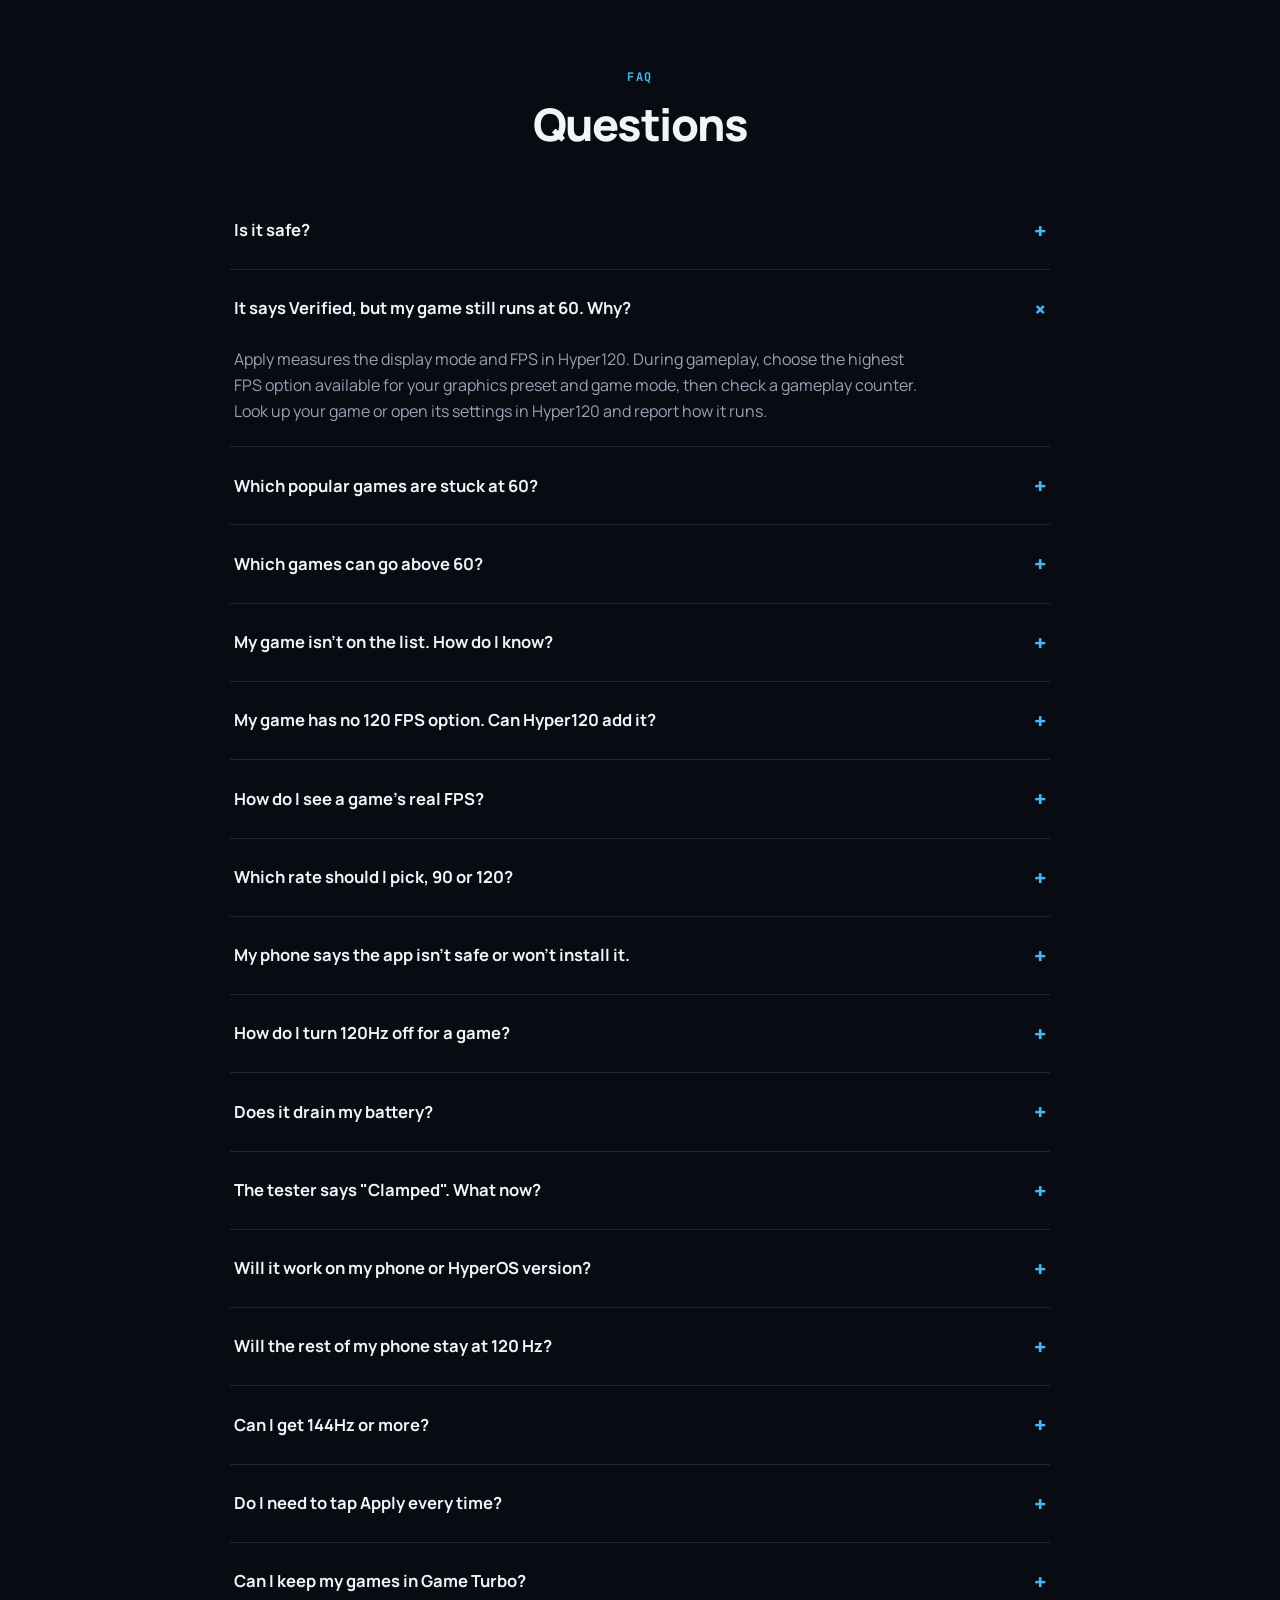
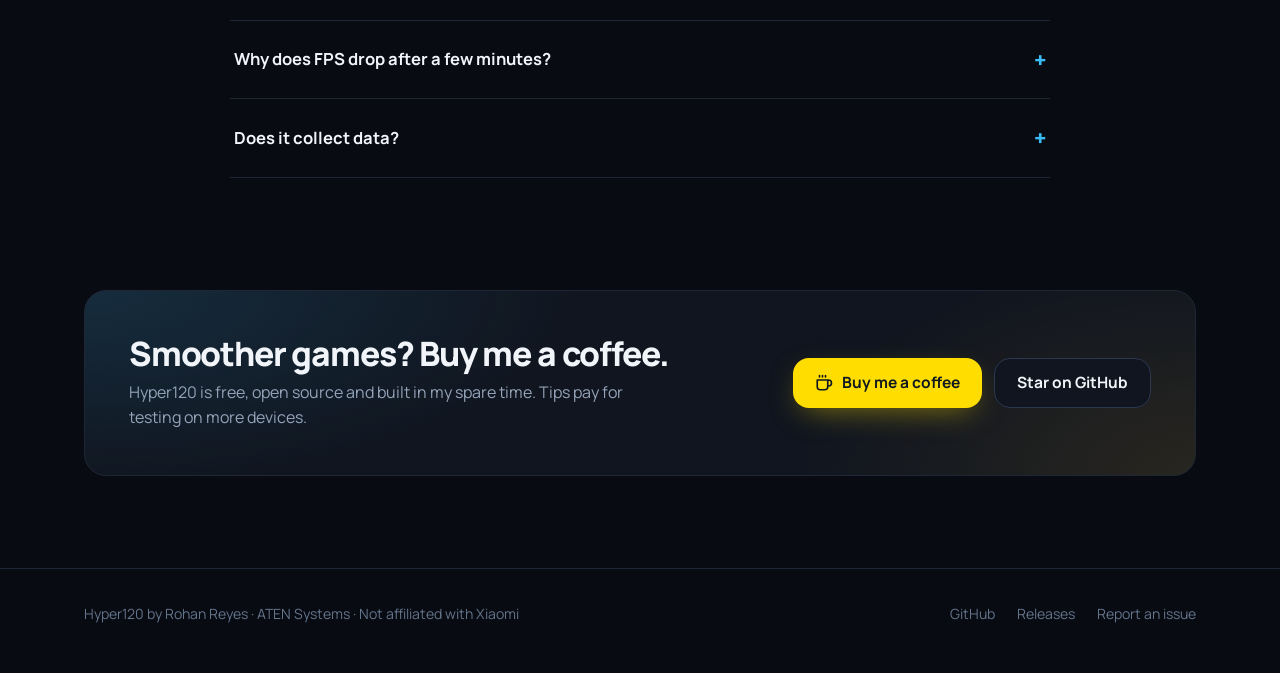
==== commit fbd0dffd: "Release Hyper120 v4.3.2" ====
--- a/web/index.html
+++ b/web/index.html
@@ -16,336 +16,7 @@
   <link rel="preconnect" href="https://fonts.googleapis.com" />
   <link rel="preconnect" href="https://fonts.gstatic.com" crossorigin />
   <link href="https://fonts.googleapis.com/css2?family=Manrope:wght@400;500;600;700;800&family=JetBrains+Mono:wght@400;500;700&display=swap" rel="stylesheet" />
-  <style>
-    :root {
-      color-scheme: dark;
-      --bg: #080b12;
-      --bg-2: #0c1019;
-      --surface: #10151f;
-      --surface-2: #161c29;
-      --line: #1f2737;
-      --line-hi: #2c3850;
-      --text: #f1f5f9;
-      --muted: #94a3b8;
-      --dim: #64748b;
-      --sky: #38bdf8;
-      --indigo: #818cf8;
-      --violet: #6366f1;
-      --teal: #2dd4bf;
-      --amber: #fbbf24;
-      --red: #f87171;
-      --radius: 22px;
-      --mono: 'JetBrains Mono', ui-monospace, monospace;
-      --sans: 'Manrope', system-ui, -apple-system, 'Segoe UI', sans-serif;
-    }
-    * { box-sizing: border-box; margin: 0; padding: 0; }
-    html { scroll-behavior: smooth; }
-    body {
-      font-family: var(--sans);
-      background: var(--bg);
-      color: var(--text);
-      line-height: 1.6;
-      -webkit-font-smoothing: antialiased;
-      overflow-x: hidden;
-    }
-    a { color: inherit; text-decoration: none; }
-    img { display: block; max-width: 100%; }
-    .wrap { width: 100%; max-width: 1160px; margin: 0 auto; padding: 0 24px; }
-    .mono { font-family: var(--mono); }
-    code, .code {
-      font-family: var(--mono); font-size: 0.86em; color: #bae6fd;
-      background: rgba(56, 189, 248, 0.08); border: 1px solid rgba(56, 189, 248, 0.14);
-      padding: 1px 6px; border-radius: 6px;
-    }
-    .overline {
-      font-family: var(--mono); font-size: 0.74rem; font-weight: 700; letter-spacing: 0.16em;
-      text-transform: uppercase; color: var(--sky);
-    }
-
-    /* ---------- nav ---------- */
-    header {
-      position: sticky; top: 0; z-index: 50;
-      background: rgba(8, 11, 18, 0.72); backdrop-filter: blur(18px) saturate(1.4);
-      border-bottom: 1px solid transparent; transition: border-color .2s;
-    }
-    header.scrolled { border-bottom-color: var(--line); }
-    .nav { display: flex; align-items: center; justify-content: space-between; height: 68px; gap: 16px; }
-    .brand { display: flex; align-items: center; gap: 10px; font-weight: 800; font-size: 1.12rem; letter-spacing: -0.02em; }
-    .brand img { width: 34px; height: 34px; }
-    .nav-links { display: flex; align-items: center; gap: 28px; font-size: 0.92rem; font-weight: 600; color: var(--muted); }
-    .nav-links a:hover { color: var(--text); }
-    .btn {
-      display: inline-flex; align-items: center; justify-content: center; gap: 9px;
-      height: 50px; padding: 0 22px; border-radius: 16px; font-weight: 700; font-size: 0.97rem;
-      transition: transform .15s ease, box-shadow .2s ease, background .2s, border-color .2s; white-space: nowrap;
-    }
-    .btn svg { width: 18px; height: 18px; flex: none; }
-    .btn:active { transform: scale(0.97); }
-    .btn-primary {
-      background: linear-gradient(120deg, var(--sky), var(--indigo)); color: #04121c;
-      box-shadow: 0 10px 34px -8px rgba(56, 189, 248, 0.55), inset 0 1px 0 rgba(255,255,255,.35);
-    }
-    .btn-primary:hover { box-shadow: 0 14px 44px -8px rgba(56, 189, 248, 0.75), inset 0 1px 0 rgba(255,255,255,.35); }
-    .btn-ghost { background: var(--surface); border: 1px solid var(--line-hi); color: var(--text); }
-    .btn-ghost:hover { border-color: #3d4b68; background: var(--surface-2); }
-    .btn-sm { height: 40px; padding: 0 16px; border-radius: 12px; font-size: 0.88rem; }
-
-    /* ---------- hero ---------- */
-    .hero { position: relative; padding: 72px 0 40px; }
-    .hero::before {
-      content: ""; position: absolute; inset: -120px 0 auto 0; height: 760px; pointer-events: none; z-index: -1;
-      background:
-        radial-gradient(520px 380px at 72% 38%, rgba(56,189,248,.20), transparent 70%),
-        radial-gradient(460px 360px at 92% 70%, rgba(45,212,191,.10), transparent 70%),
-        radial-gradient(600px 420px at 8% 10%, rgba(99,102,241,.14), transparent 70%);
-    }
-    .hero-grid { display: grid; grid-template-columns: 1.1fr 0.9fr; gap: 40px; align-items: center; }
-    .badge {
-      display: inline-flex; align-items: center; gap: 9px; padding: 6px 14px 6px 10px; border-radius: 999px;
-      background: rgba(45, 212, 191, 0.08); border: 1px solid rgba(45, 212, 191, 0.28);
-      color: var(--teal); font-size: 0.82rem; font-weight: 700; margin-bottom: 22px;
-    }
-    .badge i { width: 8px; height: 8px; border-radius: 50%; background: var(--teal); box-shadow: 0 0 0 4px rgba(45,212,191,.18); animation: pulse 2s infinite; }
-    @keyframes pulse { 50% { box-shadow: 0 0 0 7px rgba(45,212,191,0); } }
-    h1 { font-size: clamp(2.5rem, 5.6vw, 4.4rem); font-weight: 800; letter-spacing: -0.045em; line-height: 1.02; margin-bottom: 22px; }
-    h1 .hz {
-      background: linear-gradient(180deg, #fff 10%, #bae6fd 55%, var(--sky)); -webkit-background-clip: text; background-clip: text; color: transparent;
-    }
-    .lede { font-size: 1.14rem; color: var(--muted); max-width: 540px; margin-bottom: 30px; }
-    .lede b { color: var(--text); font-weight: 700; }
-    .cta { display: flex; flex-wrap: wrap; gap: 12px; margin-bottom: 30px; }
-    .facts { display: flex; flex-wrap: wrap; gap: 10px 22px; font-size: 0.9rem; color: var(--muted); font-weight: 600; }
-    .facts span { display: inline-flex; align-items: center; gap: 8px; }
-    .facts svg { width: 17px; height: 17px; color: var(--teal); }
-
-    .stage { position: relative; display: grid; place-items: center; min-height: 600px; }
-    .ring { position: absolute; width: min(560px, 100%); aspect-ratio: 1; animation: spin 16s linear infinite; opacity: .9; }
-    @keyframes spin { to { transform: rotate(360deg); } }
-    .phone {
-      position: relative; width: 290px; border-radius: 40px; padding: 9px;
-      background: linear-gradient(160deg, #2a3446, #0d121c 40%, #1b2232);
-      box-shadow: 0 40px 90px -20px rgba(0,0,0,.8), 0 0 0 1px rgba(255,255,255,.08), inset 0 1px 0 rgba(255,255,255,.12);
-    }
-    .phone img { border-radius: 32px; width: 100%; }
-    .float {
-      position: absolute; z-index: 2; padding: 10px 14px; border-radius: 14px;
-      background: rgba(16, 21, 31, 0.86); backdrop-filter: blur(14px); border: 1px solid var(--line-hi);
-      font-size: 0.82rem; font-weight: 700; box-shadow: 0 18px 40px -12px rgba(0,0,0,.7);
-      display: flex; align-items: center; gap: 10px;
-    }
-    .float small { display: block; font-family: var(--mono); font-size: 0.68rem; color: var(--dim); font-weight: 500; letter-spacing: .04em; }
-    .float b { font-size: 1.05rem; }
-    .float.a { top: 70px; left: -6px; }
-    .float.a b { color: var(--teal); }
-    .float.b { bottom: 90px; right: -8px; }
-    .float.b b { color: var(--sky); }
-
-    /* ---------- sections ---------- */
-    section { padding: 92px 0; position: relative; }
-    .head { max-width: 680px; margin-bottom: 44px; }
-    .head.center { margin-left: auto; margin-right: auto; text-align: center; }
-    h2 { font-size: clamp(1.9rem, 3.6vw, 2.8rem); font-weight: 800; letter-spacing: -0.035em; line-height: 1.1; margin: 12px 0 14px; }
-    .head p { color: var(--muted); font-size: 1.05rem; }
-    .card { background: var(--surface); border: 1px solid var(--line); border-radius: var(--radius); }
-
-    /* frame pacing demo */
-    .pace { padding: 28px; }
-    .lane { display: grid; grid-template-columns: 200px 1fr; gap: 20px; align-items: center; }
-    .lane + .lane { margin-top: 18px; padding-top: 18px; border-top: 1px dashed var(--line); }
-    .lane-label b { display: block; font-size: 1.5rem; font-weight: 800; letter-spacing: -0.02em; }
-    .lane-label span { font-size: 0.82rem; color: var(--muted); font-weight: 600; }
-    .lane canvas { width: 100%; height: 64px; display: block; }
-    .lane.slow b { color: var(--muted); }
-    .lane.fast b { color: var(--sky); }
-    .pace-note { margin-top: 20px; font-size: 0.86rem; color: var(--dim); }
-
-    /* flow */
-    .flow { display: grid; grid-template-columns: repeat(4, 1fr); gap: 14px; position: relative; }
-    .step { padding: 24px 22px; position: relative; }
-    .step .k { font-family: var(--mono); font-size: 0.72rem; color: var(--dim); letter-spacing: .1em; }
-    .step h3 { font-size: 1.08rem; margin: 10px 0 8px; letter-spacing: -0.01em; }
-    .step p { font-size: 0.9rem; color: var(--muted); }
-    .step:not(:last-child)::after {
-      content: ""; position: absolute; right: -11px; top: 50%; width: 8px; height: 8px; z-index: 1;
-      border-top: 2px solid var(--line-hi); border-right: 2px solid var(--line-hi); transform: translateY(-50%) rotate(45deg);
-    }
-    .step.hl { border-color: rgba(56,189,248,.35); background: linear-gradient(160deg, rgba(56,189,248,.08), var(--surface) 60%); }
-    .step.hl .k { color: var(--sky); }
-    .snippet { margin-top: 18px; padding: 18px 20px; font-family: var(--mono); font-size: 0.84rem; color: #cbd5e1; overflow-x: auto; white-space: pre; background: #05070c; }
-    .snippet .c { color: var(--dim); }
-    .snippet .s { color: #7dd3fc; }
-    .snippet .n { color: var(--teal); }
-
-    /* screens */
-    .screens { display: grid; grid-template-columns: repeat(4, 1fr); gap: 22px; }
-    .screen { text-align: center; }
-    .screen img { border-radius: 26px; box-shadow: 0 24px 60px -24px rgba(0,0,0,.9); cursor: zoom-in; transition: transform .25s ease; }
-    .screen img:hover { transform: translateY(-6px); }
-    .screen h3 { font-size: 1rem; margin-top: 18px; }
-    .screen p { font-size: 0.86rem; color: var(--muted); }
-
-    /* features */
-    .features { display: grid; grid-template-columns: repeat(3, 1fr); gap: 16px; }
-    .feature { padding: 26px; transition: border-color .2s, transform .2s; }
-    .feature:hover { border-color: var(--line-hi); transform: translateY(-2px); }
-    .ico { width: 44px; height: 44px; border-radius: 13px; display: grid; place-items: center; margin-bottom: 18px; }
-    .ico svg { width: 21px; height: 21px; }
-    .feature h3 { font-size: 1.06rem; margin-bottom: 8px; letter-spacing: -0.01em; }
-    .feature p { color: var(--muted); font-size: 0.93rem; }
-    .t-sky { background: rgba(56,189,248,.12); color: var(--sky); }
-    .t-teal { background: rgba(45,212,191,.12); color: var(--teal); }
-    .t-ind { background: rgba(129,140,248,.14); color: var(--indigo); }
-    .t-amb { background: rgba(251,191,36,.12); color: var(--amber); }
-    .t-red { background: rgba(248,113,113,.12); color: var(--red); }
-
-    /* games */
-    .games { display: grid; grid-template-columns: repeat(4, 1fr); gap: 14px; margin-top: 40px; }
-    .game { overflow: hidden; position: relative; aspect-ratio: 16 / 9; border-radius: 18px; border: 1px solid var(--line); cursor: zoom-in; }
-    .game img { width: 100%; height: 100%; object-fit: cover; transition: transform .4s ease; }
-    .game:hover img { transform: scale(1.04); }
-    .game span {
-      position: absolute; left: 10px; bottom: 10px; padding: 4px 10px; border-radius: 999px; font-size: 0.75rem; font-weight: 700;
-      background: rgba(8,11,18,.78); backdrop-filter: blur(8px); border: 1px solid rgba(255,255,255,.1);
-    }
-
-    /* install */
-    .install { display: grid; grid-template-columns: 1.2fr 0.8fr; gap: 16px; }
-    .steps { padding: 30px; counter-reset: s; }
-    .steps li { list-style: none; position: relative; padding-left: 52px; color: var(--muted); }
-    .steps li + li { margin-top: 22px; }
-    .steps li::before {
-      counter-increment: s; content: counter(s); position: absolute; left: 0; top: -2px; width: 34px; height: 34px;
-      border-radius: 11px; display: grid; place-items: center; font-family: var(--mono); font-weight: 700; font-size: 0.9rem;
-      background: var(--surface-2); border: 1px solid var(--line-hi); color: var(--sky);
-    }
-    .steps li b { color: var(--text); display: block; margin-bottom: 2px; }
-    .side { display: flex; flex-direction: column; gap: 16px; }
-    .side .card { padding: 24px; }
-    .side h3 { font-size: 1.02rem; margin-bottom: 8px; }
-    .side p { color: var(--muted); font-size: 0.9rem; margin-bottom: 14px; }
-    pre.cmd {
-      position: relative; background: #05070c; border: 1px solid var(--line); border-radius: 14px; padding: 14px 16px; overflow-x: auto;
-      font-family: var(--mono); font-size: 0.76rem; line-height: 1.7; color: #cbd5e1;
-    }
-    .copy {
-      position: absolute; top: 8px; right: 8px; padding: 4px 10px; border-radius: 8px; cursor: pointer; font: 600 0.72rem var(--sans);
-      background: var(--surface-2); border: 1px solid var(--line-hi); color: var(--muted);
-    }
-    .copy:hover { color: var(--text); }
-
-    /* compat */
-    .compat { overflow: hidden; }
-    .row { display: grid; grid-template-columns: 190px 1fr; gap: 20px; padding: 22px 26px; align-items: start; }
-    .row + .row { border-top: 1px solid var(--line); }
-    .pill { display: inline-flex; align-items: center; gap: 8px; padding: 5px 12px; border-radius: 999px; font-size: 0.8rem; font-weight: 700; }
-    .pill i { width: 7px; height: 7px; border-radius: 50%; background: currentColor; }
-    .p-ok { background: rgba(45,212,191,.1); color: var(--teal); border: 1px solid rgba(45,212,191,.3); }
-    .p-maybe { background: rgba(56,189,248,.1); color: var(--sky); border: 1px solid rgba(56,189,248,.3); }
-    .p-no { background: rgba(248,113,113,.1); color: var(--red); border: 1px solid rgba(248,113,113,.3); }
-    .row p { color: var(--muted); font-size: 0.94rem; }
-    .row p b { color: var(--text); }
-
-    /* proof */
-    .proof { display: grid; grid-template-columns: 1fr 1fr; gap: 16px; }
-    .term { overflow: hidden; }
-    .term-bar { display: flex; align-items: center; justify-content: space-between; padding: 14px 18px; border-bottom: 1px solid var(--line); font-size: 0.86rem; font-weight: 700; }
-    .term pre { padding: 18px; font-family: var(--mono); font-size: 0.78rem; line-height: 1.75; color: #cbd5e1; overflow-x: auto; background: #05070c; min-height: 132px; }
-    .term pre .hi { color: var(--teal); font-weight: 700; }
-    .term pre .lo { color: var(--red); font-weight: 700; }
-
-    /* faq */
-    .faq { max-width: 820px; margin: 0 auto; }
-
-    /* game list */
-    .explain { display: grid; grid-template-columns: repeat(3, 1fr); gap: 16px; margin-bottom: 16px; }
-    .explain .card { padding: 22px; }
-    .explain .k { font-family: var(--mono); font-size: 0.72rem; color: var(--dim); letter-spacing: .1em; }
-    .explain h3 { font-size: 1.02rem; margin: 8px 0 6px; }
-    .explain p { color: var(--muted); font-size: 0.9rem; }
-    .caps { display: grid; grid-template-columns: repeat(3, 1fr); gap: 16px; align-items: start; }
-    .cap { overflow: hidden; }
-    .cap-head { padding: 20px 22px 14px; border-bottom: 1px solid var(--line); }
-    .cap-head p { color: var(--muted); font-size: 0.86rem; margin-top: 10px; }
-    .cap ul { list-style: none; }
-    .cap li { padding: 13px 22px; display: grid; gap: 2px; }
-    .cap li + li { border-top: 1px solid var(--line); }
-    .cap li b { font-size: 0.95rem; }
-    .cap li span { color: var(--dim); font-size: 0.84rem; }
-    .p-amb { background: rgba(251,191,36,.1); color: var(--amber); border: 1px solid rgba(251,191,36,.3); }
-    .games-foot { margin-top: 18px; color: var(--dim); font-size: 0.86rem; max-width: 820px; }
-    details { border-bottom: 1px solid var(--line); }
-    summary {
-      list-style: none; cursor: pointer; padding: 22px 4px; font-weight: 700; font-size: 1.04rem;
-      display: flex; justify-content: space-between; gap: 16px; align-items: center;
-    }
-    summary::-webkit-details-marker { display: none; }
-    summary::after { content: "+"; font-family: var(--mono); color: var(--sky); font-size: 1.3rem; transition: transform .2s; }
-    details[open] summary::after { transform: rotate(45deg); }
-    details p { color: var(--muted); padding: 0 4px 22px; max-width: 700px; }
-
-    /* support */
-    .support {
-      padding: 44px; display: flex; flex-wrap: wrap; align-items: center; justify-content: space-between; gap: 24px;
-      background: radial-gradient(500px 200px at 0% 0%, rgba(56,189,248,.14), transparent), radial-gradient(400px 220px at 100% 100%, rgba(251,191,36,.10), transparent), var(--surface);
-    }
-    .support h2 { font-size: clamp(1.5rem, 3vw, 2.1rem); margin: 0 0 8px; }
-    .support p { color: var(--muted); max-width: 520px; }
-    .btn-coffee { background: #ffdd00; color: #101820; box-shadow: 0 10px 30px -10px rgba(255,221,0,.5); }
-    .btn-coffee:hover { box-shadow: 0 14px 40px -10px rgba(255,221,0,.75); }
-    .nav-links .nav-coffee { margin-right: -14px; }
-
-    footer { border-top: 1px solid var(--line); padding: 34px 0 48px; color: var(--dim); font-size: 0.88rem; }
-    .foot { display: flex; flex-wrap: wrap; gap: 16px; justify-content: space-between; align-items: center; }
-    .foot nav { display: flex; flex-wrap: wrap; gap: 22px; }
-    .foot a:hover { color: var(--text); }
-
-    .lightbox { display: none; position: fixed; inset: 0; z-index: 100; background: rgba(4,6,12,.92); backdrop-filter: blur(8px); align-items: center; justify-content: center; padding: 24px; cursor: zoom-out; }
-    .lightbox.open { display: flex; }
-    .lightbox img { max-width: 94vw; max-height: 90vh; border-radius: 18px; }
-
-    .hero-grid > *, .install > *, .proof > *, .caps > *, .explain > *, .flow > *, .features > *, .lane > *, .row > * { min-width: 0; }
-    .reveal { opacity: 0; transform: translateY(18px); transition: opacity .6s ease, transform .6s ease; }
-    .reveal.in { opacity: 1; transform: none; }
-
-    @media (prefers-reduced-motion: reduce) {
-      .ring, .badge i { animation: none; }
-      .reveal { opacity: 1; transform: none; transition: none; }
-    }
-    @media (max-width: 980px) {
-      .hero-grid { grid-template-columns: 1fr; }
-      .stage { min-height: 520px; order: 2; }
-      .flow { grid-template-columns: 1fr 1fr; }
-      .step:nth-child(2)::after { display: none; }
-      .screens { grid-template-columns: repeat(2, 1fr); }
-      .features { grid-template-columns: 1fr 1fr; }
-      .games { grid-template-columns: 1fr 1fr; }
-      .install, .proof, .explain, .caps { grid-template-columns: 1fr; }
-    }
-    @media (max-width: 430px) {
-      .nav-coffee span { display: none; }
-      .nav-coffee { padding: 0 12px; }
-    }
-    @media (max-width: 720px) {
-      .wrap { padding: 0 16px; }
-      .nav-links a:not(.btn) { display: none; }
-      .nav-links { gap: 10px; }
-      .nav-links .nav-coffee { margin-right: 0; }
-      .hero { padding-top: 40px; }
-      section { padding: 64px 0; }
-      .lane { grid-template-columns: 1fr; gap: 8px; }
-      .flow, .features { grid-template-columns: 1fr; }
-      .step::after { display: none; }
-      .screens { grid-template-columns: repeat(4, 72%); overflow-x: auto; scroll-snap-type: x mandatory; padding-bottom: 8px; margin: 0 -16px; padding-left: 16px; padding-right: 16px; }
-      .screen { scroll-snap-align: center; }
-      .row { grid-template-columns: 1fr; gap: 10px; padding: 20px; }
-      .pace, .steps { padding: 22px; }
-      .support { padding: 28px; }
-      .float.a { display: none; }
-      .float.b { right: 0; bottom: 50px; }
-      .phone { width: 250px; }
-      .cta .btn { flex: 1 1 auto; }
-    }
-  </style>
+  <link rel="stylesheet" href="assets/site.css?v=1" />
 </head>
 <body>
   <!-- line icons (same set as the app) -->
@@ -361,6 +32,9 @@
       <symbol id="i-download" viewBox="0 0 24 24" fill="none" stroke="currentColor" stroke-width="2.2" stroke-linecap="round" stroke-linejoin="round"><path d="M12 3v12M7 10l5 5 5-5M5 21h14"/></symbol>
       <symbol id="i-code" viewBox="0 0 24 24" fill="none" stroke="currentColor" stroke-width="2.2" stroke-linecap="round" stroke-linejoin="round"><path d="m16 18 6-6-6-6M8 6l-6 6 6 6"/></symbol>
       <symbol id="i-coffee" viewBox="0 0 24 24" fill="none" stroke="currentColor" stroke-width="2.2" stroke-linecap="round" stroke-linejoin="round"><path d="M17 8h1a4 4 0 1 1 0 8h-1M3 8h14v9a4 4 0 0 1-4 4H7a4 4 0 0 1-4-4ZM6 2v2M10 2v2M14 2v2"/></symbol>
+      <symbol id="i-search" viewBox="0 0 24 24" fill="none" stroke="currentColor" stroke-width="2.2" stroke-linecap="round" stroke-linejoin="round"><circle cx="11" cy="11" r="7"/><path d="m20 20-3.5-3.5"/></symbol>
+      <symbol id="i-phone" viewBox="0 0 24 24" fill="none" stroke="currentColor" stroke-width="2" stroke-linecap="round" stroke-linejoin="round"><rect x="6" y="2" width="12" height="20" rx="3"/><path d="M11 18h2"/></symbol>
+      <symbol id="i-info" viewBox="0 0 24 24" fill="none" stroke="currentColor" stroke-width="2" stroke-linecap="round" stroke-linejoin="round"><circle cx="12" cy="12" r="10"/><path d="M12 16v-4M12 8h.01"/></symbol>
     </defs>
   </svg>
 
@@ -371,8 +45,7 @@
         <a href="#how">How it works</a>
         <a href="#screens">Screens</a>
         <a href="#install">Install</a>
-        <a href="#devices">Devices</a>
-        <a href="#games">Games</a>
+        <a href="supported.html">Phones &amp; games</a>
         <a href="#faq">FAQ</a>
         <a class="btn btn-coffee btn-sm nav-coffee" href="https://buymeacoffee.com/rohan_reyes" target="_blank" rel="noopener" aria-label="Buy me a coffee"><svg><use href="#i-coffee"/></svg><span>Buy me a coffee</span></a>
         <a class="btn btn-primary btn-sm js-dl" href="/download?src=header" rel="noopener">Download</a>
@@ -385,7 +58,7 @@
     <section class="hero">
       <div class="wrap hero-grid">
         <div>
-          <div class="badge"><i></i><span class="js-ver-badge">v4.2</span>&nbsp;· rate per game, Español &amp; Indonesia</div>
+          <div class="badge"><i></i><span class="js-ver-badge">v4.2</span>&nbsp;· Apply verifies itself · update reminders</div>
           <h1>Your games,<br />at <span class="hz">120Hz</span>.<br />Nothing else changes.</h1>
           <p class="lede">
             HyperOS caps many games at 60Hz even when your screen is set to 120. Hyper120 lifts the cap
@@ -514,7 +187,7 @@
             <li><b>Open Hyper120</b>Your games are found and set to your screen's top rate straight away.</li>
             <li><b>Set your phone to 120Hz</b>Settings → Display → Refresh rate → <b style="display:inline">120Hz (High)</b>. Games can't go faster than this, and Hyper120 warns you if it's on 60Hz.</li>
             <li><b>Let it run in the background</b>In <b style="display:inline">About → Open App info</b>, turn on Autostart and set Battery saver to No restrictions.</li>
-            <li><b>Check it worked</b>Tap Apply. You should see "✓ Verified · Switched to 120Hz" next to the big number.</li>
+            <li><b>Check it worked</b>Tap Apply to see the requested rate, display mode and Hyper120 test FPS.</li>
           </ol>
           <div class="side">
             <div class="card">
@@ -534,21 +207,32 @@
       </div>
     </section>
 
-    <!-- DEVICES -->
-    <section id="devices">
+    <!-- SUPPORTED (details on supported.html) -->
+    <section id="supported">
       <div class="wrap">
         <div class="head reveal">
           <div class="overline">Compatibility</div>
-          <h2>Will it work on my phone?</h2>
-          <p>If it's a Xiaomi, Redmi or POCO phone with HyperOS or MIUI and a 90Hz or faster screen, yes. Tapping Apply confirms it in two seconds.</p>
-        </div>
-        <div class="card compat reveal">
-          <div class="row"><span><span class="pill p-ok"><i></i>Verified</span></span><p><b>Xiaomi 14</b> (<code>houji</code>), HyperOS · Android 16, China ROM. 60, 90 and 120Hz confirmed with <code>dumpsys</code>.</p></div>
-          <div class="row"><span><span class="pill p-ok"><i></i>Reported working</span></span><p><b>Xiaomi 17</b>, Global HyperOS 3 (after setting the phone to 120Hz) · <b>POCO X8 Pro</b>, EEA HyperOS 3, 121 FPS · <b>HyperOS 4</b>: World of Tanks Blitz at 120 FPS.</p></div>
-          <div class="row"><span><span class="pill p-ok"><i></i>Expected to work</span></span><p>Any <b>Xiaomi</b>, <b>Redmi</b> or <b>POCO</b> phone with HyperOS or MIUI and a 90Hz+ screen, including the Xiaomi 15 / 14 / 13 / 12 series, Redmi K and Note Pro series, POCO F / X / M series and Xiaomi Pad 6 / 7.</p></div>
-          <div class="row"><span><span class="pill p-amb"><i></i>Still 60?</span></span><p>If Apply shows <b>✓ Verified</b> but a game stays at 60, the game itself is the limit. Check the <a href="#games" style="color:var(--sky)">game list</a>.</p></div>
-        </div>
-        <p style="margin-top:18px;color:var(--muted);font-size:.94rem" class="reveal">Tried it? <a href="https://github.com/Rohan-Reyes/Hyper120/issues/new/choose" target="_blank" rel="noopener" style="color:var(--sky);font-weight:700">Report your device →</a> The tester's Report button fills in the details for you.</p>
+          <h2>Will it work on my phone and game?</h2>
+          <p>Xiaomi, Redmi and POCO phones with a 90Hz or faster screen, from MIUI 14 to HyperOS 4. Each game has its own max FPS.</p>
+        </div>
+        <div class="sup-grid reveal">
+          <a class="card sup-card" href="supported.html#phones">
+            <div class="sup-top"><span class="ico t-teal"><svg><use href="#i-phone"/></svg></span><h3>Supported phones</h3></div>
+            <div class="rom-strip">
+              <span>MIUI 14</span><span>HyperOS 1</span><span>HyperOS 2</span><span>HyperOS 3</span><span>HyperOS 4</span>
+            </div>
+            <p>Xiaomi, Redmi and POCO with a 90Hz+ screen.</p>
+            <p class="sup-confirmed"><b>Confirmed on</b> Xiaomi 14 · Xiaomi 17 · POCO X8 Pro · POCO F5 · Redmi Note 12 Turbo</p>
+            <span class="sup-link">See phones →</span>
+          </a>
+          <div class="card sup-card">
+            <div class="sup-top"><span class="ico t-sky"><svg><use href="#i-gamepad"/></svg></span><h3>Game max FPS</h3></div>
+            <label class="search"><svg><use href="#i-search"/></svg><input id="mini-q" type="search" placeholder="Search a game, e.g. MLBB" autocomplete="off" /></label>
+            <ul class="mini-res" id="mini-res"></ul>
+            <a class="sup-link" id="mini-all" href="supported.html#games">See all games →</a>
+          </div>
+        </div>
+        <p class="sup-note reveal"><svg><use href="#i-info"/></svg><span>Support still depends on the phone itself: its screen must go to 90/120Hz and <b>Settings → Display → Refresh rate</b> must be on the highest option.</span></p>
       </div>
     </section>
 
@@ -578,103 +262,6 @@
       </div>
     </section>
 
-    <!-- GAMES -->
-    <section id="games">
-      <div class="wrap">
-        <div class="head reveal">
-          <div class="overline">Game list</div>
-          <h2>Still 60? Check the game.</h2>
-          <p>Hyper120 removes the <b style="color:var(--text)">phone's</b> 60Hz cap. Every game also has <b style="color:var(--text)">its own</b> limit, and Hyper120 can't go past it. If a game stops at 60, the screen will happily run at 120, but the game only draws 60 new frames.</p>
-        </div>
-
-        <div class="explain reveal">
-          <div class="card"><div class="k">LIMIT 1 · THE PHONE</div><h3>HyperOS caps games at 60Hz</h3><p>This is what Hyper120 fixes. Apply proves it on your phone.</p></div>
-          <div class="card"><div class="k">LIMIT 2 · THE GAME ENGINE</div><h3>Some games never go past 60</h3><p>Roblox, Genshin Impact and others are built to stop at 60 on Android. Nothing on the phone side can change that.</p></div>
-          <div class="card"><div class="k">LIMIT 3 · THE GAME'S WHITELIST</div><h3>120 only on approved phones</h3><p>MLBB, PUBG and CODM show their 90/120 option only on phones the developer has approved. If you don't see it, the game is still the limit.</p></div>
-        </div>
-
-<!-- games:cards -->
-        <div class="caps reveal">
-          <div class="card cap">
-            <div class="cap-head"><span class="pill p-ok"><i></i>Up to 120</span><p>Has a high frame-rate option. Turn it on in the game&#x27;s own settings; on many games it only appears on approved phones.</p></div>
-            <ul>
-              <li><b>Mobile Legends: Bang Bang</b><span>Graphics → Ultra (120) or Super (90)</span></li>
-              <li><b>Call of Duty: Mobile</b><span>Graphics → Frame Rate → Max / Ultra</span></li>
-              <li><b>PUBG Mobile / BGMI</b><span>Graphics: Smooth → Frame Rate: Ultra Extreme</span></li>
-              <li><b>Honor of Kings</b><span>Settings → Graphics → 120 FPS</span></li>
-              <li><b>League of Legends: Wild Rift</b><span>Graphics → 90 / 120 on supported phones</span></li>
-              <li><b>Delta Force</b><span>Up to 90 / 120 on supported phones</span></li>
-              <li><b>Standoff 2</b><span>Settings → Video → Target frame rate 120</span></li>
-              <li><b>Brawl Stars</b><span>120 in matches, 60 in menus</span></li>
-              <li><b>Clash of Clans</b><span>120 FPS, reported by a Hyper120 tester</span></li>
-              <li><b>Minecraft</b><span>Measured: 120 FPS on a Xiaomi 14 with Hyper120</span></li>
-              <li><b>Asphalt Legends</b><span>Graphics → Frame Rate, 120 on high-end phones</span></li>
-              <li><b>CSR 2</b><span>Up to 120</span></li>
-              <li><b>Top Drives</b><span>Settings → High FPS (120 if supported)</span></li>
-              <li><b>Pokémon GO</b><span>Settings → Advanced → Native refresh rate</span></li>
-              <li><b>EA SPORTS FC Mobile</b><span>90 / 120 only on some phones</span></li>
-              <li><b>World of Tanks Blitz</b><span>120 FPS, reported by a Hyper120 user on HyperOS 4</span></li>
-              <li><b>Block Blast!</b><span>Measured: 120 FPS on a Xiaomi 14 with Hyper120</span></li>
-              <li><b>Spaceflight Simulator</b><span>Measured: 120 FPS on a Xiaomi 14 with Hyper120</span></li>
-              <li><b>8 Ball Pool</b><span>120 FPS in 2020 high-refresh game lists (untested)</span></li>
-              <li><b>Subway Surfers</b><span>120 FPS in 2020 high-refresh game lists (untested)</span></li>
-              <li><b>Shadow Fight 2</b><span>120 FPS in 2020 high-refresh game lists (untested)</span></li>
-              <li><b>Shadow Fight 3</b><span>120 FPS in 2020 high-refresh game lists (untested)</span></li>
-              <li><b>Shadowgun Legends</b><span>120 FPS in 2020 high-refresh game lists (untested)</span></li>
-              <li><b>Dead Trigger 2</b><span>120 FPS in 2020 high-refresh game lists (untested)</span></li>
-              <li><b>Pixel Gun 3D</b><span>120 FPS in 2020 high-refresh game lists (untested)</span></li>
-              <li><b>Plants vs Zombies 2</b><span>120 FPS in 2020 high-refresh game lists (untested)</span></li>
-              <li><b>Soul Knight</b><span>120 FPS in 2020 high-refresh game lists (untested)</span></li>
-              <li><b>Hill Climb Racing 2</b><span>120 FPS in 2020 high-refresh game lists (untested)</span></li>
-              <li><b>Temple Run 2</b><span>120 FPS in 2020 high-refresh game lists (untested)</span></li>
-              <li><b>Sonic Dash</b><span>120 FPS in 2020 high-refresh game lists (untested)</span></li>
-              <li><b>Marvel Contest of Champions</b><span>120 FPS in 2020 high-refresh game lists (untested)</span></li>
-              <li><b>Mortal Kombat</b><span>120 FPS in 2020 high-refresh game lists (untested)</span></li>
-              <li><b>Injustice 2</b><span>120 FPS in 2020 high-refresh game lists (untested)</span></li>
-              <li><b>Summoners War</b><span>120 FPS in 2020 high-refresh game lists (untested)</span></li>
-              <li><b>Toon Blast</b><span>120 FPS in 2020 high-refresh game lists (untested)</span></li>
-              <li><b>Tank Stars</b><span>120 FPS in 2020 high-refresh game lists (untested)</span></li>
-              <li><b>Stick War: Legacy</b><span>120 FPS in 2020 high-refresh game lists (untested)</span></li>
-              <li><b>Traffic Rider</b><span>120 FPS in 2020 high-refresh game lists (untested)</span></li>
-              <li><b>Bullet Force</b><span>120 FPS in 2020 high-refresh game lists (untested)</span></li>
-              <li><b>Mini Metro</b><span>120 FPS in 2020 high-refresh game lists (untested)</span></li>
-              <li><b>Alto&#x27;s Odyssey</b><span>120 FPS in 2020 high-refresh game lists (untested)</span></li>
-              <li><b>Grimvalor</b><span>120 FPS in 2020 high-refresh game lists (untested)</span></li>
-              <li><b>Super Mario Run</b><span>120 FPS in 2020 high-refresh game lists (untested)</span></li>
-              <li><b>Dragon Ball Legends</b><span>120 FPS in 2020 high-refresh game lists (untested)</span></li>
-              <li><b>Old School RuneScape</b><span>120 FPS in 2020 high-refresh game lists (untested)</span></li>
-            </ul>
-          </div>
-          <div class="card cap">
-            <div class="cap-head"><span class="pill p-maybe"><i></i>90 max</span><p>Can go above 60, but not to 120.</p></div>
-            <ul>
-              <li><b>Free Fire / Free Fire MAX</b><span>High FPS mode gives 90 on some phones</span></li>
-              <li><b>Fortnite</b><span>60 on most Android phones, 90 on a few</span></li>
-            </ul>
-          </div>
-          <div class="card cap">
-            <div class="cap-head"><span class="pill p-amb"><i></i>60 max</span><p>The game itself stops at 60 on Android. Hyper120 can&#x27;t make these faster.</p></div>
-            <ul>
-              <li><b>Roblox</b><span>Capped at 60. Measured: 60 FPS while the screen ran at 120Hz</span></li>
-              <li><b>Genshin Impact</b><span>120 is iPhone / iPad only</span></li>
-              <li><b>Honkai: Star Rail</b><span>120 is iPhone / iPad only</span></li>
-              <li><b>Zenless Zone Zero</b><span>Locked to 60 on phones</span></li>
-              <li><b>Wuthering Waves</b><span>The 120 option was removed</span></li>
-              <li><b>Pokémon UNITE</b><span>High frame rate mode = 60</span></li>
-              <li><b>PPSSPP (PSP games)</b><span>PSP games run at their original 60 / 30</span></li>
-              <li><b>Bus Simulator Indonesia</b><span>In-game frame-rate setting tops out at 60</span></li>
-              <li><b>Truckers of Europe 3</b><span>In-game frame-rate setting tops out at 60</span></li>
-              <li><b>eFootball</b><span>Graphics → Frame Rate tops out at 60</span></li>
-              <li><b>Monster Hunter Now</b><span>30 on the map, 60 in hunts</span></li>
-              <li><b>Archero 2</b><span>Measured: 60 FPS in the lobby on a Xiaomi 14</span></li>
-            </ul>
-          </div>
-        </div>
-        <!-- /games:cards -->
-        <p class="games-foot reveal">Compiled from developer pages, patch coverage and player reports as of November 2026. Games change their limits in updates, so treat this as a guide. The app tags these games in its list and downloads this list daily. Long-press a game for tips, its own rate, or to report how it runs. Know a game that belongs here? <a href="https://github.com/Rohan-Reyes/Hyper120/issues/new/choose" target="_blank" rel="noopener" style="color:var(--sky);font-weight:700">Tell us on GitHub →</a></p>
-      </div>
-    </section>
-
     <!-- FAQ -->
     <section id="faq">
       <div class="wrap">
@@ -684,18 +271,25 @@
         </div>
         <div class="faq reveal">
           <details><summary>Is it safe?</summary><p>Yes. Hyper120 only asks HyperOS's own PowerKeeper service for a higher refresh rate, the same way Game Turbo does. All the code is <a href="https://github.com/Rohan-Reyes/Hyper120" style="color:var(--sky)">open source on GitHub</a>, it needs no root and changes no system files, and there are no ads or accounts. It only sends an anonymous install ID and the app version, to count users. Download the signed APK only from GitHub or this site.</p></details>
-          <details open><summary>It says Verified, but my game still runs at 60. Why?</summary><p>Because the game has its own limit. Hyper120 lifts the phone's cap, which Apply verifies, but some games are built to stop at 60 on Android (Roblox, Genshin Impact, Honkai: Star Rail and others). Check the <a href="#games" style="color:var(--sky)">game list</a>. If your game is in the 60 max column, no app can push it higher without modding the game.</p></details>
-          <details><summary>Which popular games are stuck at 60?</summary><p><!-- games:names60 -->Roblox, Genshin Impact, Honkai: Star Rail, Zenless Zone Zero, Wuthering Waves, Pokémon UNITE, PPSSPP (PSP games), Bus Simulator Indonesia, Truckers of Europe 3, eFootball, Monster Hunter Now and Archero 2<!-- /games:names60 -->. These games limit themselves, so they stay at 60 even with Hyper120 on. The app tags them <b style="color:var(--amber)">60 MAX</b>. See the <a href="#games" style="color:var(--sky)">full game list</a>.</p></details>
-          <details><summary>Which games can go above 60?</summary><p><!-- games:names120 -->Mobile Legends: Bang Bang, Call of Duty: Mobile, PUBG Mobile / BGMI, Honor of Kings, League of Legends: Wild Rift, Delta Force, Standoff 2, Brawl Stars, Clash of Clans, Minecraft, Asphalt Legends, CSR 2, Top Drives, Pokémon GO, EA SPORTS FC Mobile, World of Tanks Blitz, Block Blast!, Spaceflight Simulator, 8 Ball Pool, Subway Surfers, Shadow Fight 2, Shadow Fight 3, Shadowgun Legends, Dead Trigger 2, Pixel Gun 3D, Plants vs Zombies 2, Soul Knight, Hill Climb Racing 2, Temple Run 2, Sonic Dash, Marvel Contest of Champions, Mortal Kombat, Injustice 2, Summoners War, Toon Blast, Tank Stars, Stick War: Legacy, Traffic Rider, Bullet Force, Mini Metro, Alto&#x27;s Odyssey, Grimvalor, Super Mario Run, Dragon Ball Legends and Old School RuneScape<!-- /games:names120 --> can, but you must turn on the high frame rate in each game's settings, and many only show it on phones the developer has approved. <!-- games:names90 -->Free Fire / Free Fire MAX and Fortnite<!-- /games:names90 --> top out at 90.</p></details>
+          <details open><summary>It says Verified, but my game still runs at 60. Why?</summary><p>Apply measures the display mode and FPS in Hyper120. During gameplay, choose the highest FPS option available for your graphics preset and game mode, then check a gameplay counter. <a href="supported.html#games">Look up your game</a> or open its settings in Hyper120 and report how it runs.</p></details>
+          <details><summary>Which popular games are stuck at 60?</summary><p><!-- games:names60 -->Roblox, Genshin Impact, Honkai: Star Rail, Zenless Zone Zero, Wuthering Waves, Pokémon UNITE, PPSSPP (PSP games), Bus Simulator Indonesia, Truckers of Europe 3, eFootball, Monster Hunter Now and Archero 2<!-- /games:names60 -->. These games limit themselves, so they stay at 60 even with Hyper120 on. The app tags them <b style="color:var(--amber)">60 MAX</b>. See the <a href="supported.html#games" style="color:var(--sky)">full game list</a>.</p></details>
+          <details><summary>Which games can go above 60?</summary><p><!-- games:names120 -->Mobile Legends: Bang Bang, Call of Duty: Mobile, PUBG Mobile / BGMI, Honor of Kings, League of Legends: Wild Rift, Delta Force, Standoff 2, Brawl Stars, Clash of Clans, Minecraft, Asphalt Legends, CSR 2, Top Drives, Pokémon GO, EA SPORTS FC Mobile, World of Tanks Blitz, Block Blast!, Spaceflight Simulator, 8 Ball Pool, Subway Surfers, Shadow Fight 2, Shadow Fight 3, Shadowgun Legends, Dead Trigger 2, Pixel Gun 3D, Plants vs Zombies 2, Soul Knight, Hill Climb Racing 2, Temple Run 2, Sonic Dash, Marvel Contest of Champions, Mortal Kombat, Injustice 2, Summoners War, Toon Blast, Tank Stars, Stick War: Legacy, Traffic Rider, Bullet Force, Mini Metro, Alto&#x27;s Odyssey, Grimvalor, Super Mario Run, Dragon Ball Legends, Old School RuneScape and Fortnite<!-- /games:names120 --> can, but you must turn on the high frame rate in each game's settings, and many only show it on phones the developer has approved. <!-- games:names90 -->Free Fire / Free Fire MAX<!-- /games:names90 --> top out at 90.</p></details>
           <details><summary>My game isn't on the list. How do I know?</summary><p>Look in the game's graphics settings for a frame-rate option. If the highest choice is 60 (or there's no option at all), the game is most likely capped at 60. Then check with Game Turbo's FPS counter while playing, long-press the game in Hyper120 and tap <b style="color:var(--text)">Report how it runs</b>. We'll add it to the list.</p></details>
           <details><summary>My game has no 120 FPS option. Can Hyper120 add it?</summary><p>No. Games like Mobile Legends, PUBG Mobile and Call of Duty: Mobile decide which phones see their 90/120 option. If your phone isn't on the developer's list, the option stays hidden. Hyper120 makes sure the screen isn't the bottleneck once the game asks for more.</p></details>
           <details><summary>How do I see a game's real FPS?</summary><p>Use the FPS counter in Game Turbo (swipe in from the edge while in a game and turn on the performance overlay). Developer options → "Show refresh rate" shows the <b style="color:var(--text)">screen</b> rate, not the game's. In a 60-capped game it can say 120 while the game still draws 60.</p></details>
           <details><summary>Which rate should I pick, 90 or 120?</summary><p>Pick the highest your game supports. If a game tops out at 90, choosing 120 does no harm; the game just draws 90. Picking 60 sends games back to normal.</p></details>
           <details><summary>My phone says the app isn't safe or won't install it.</summary><p>Hyper120 isn't on the Play Store, so your phone warns about it like any downloaded app. On <b style="color:var(--text)">Play Protect</b>, tap More details → Install anyway (you may need your fingerprint or PIN). On <b style="color:var(--text)">Xiaomi's security scan</b>, tap Continue installation. If it says "App not installed", uninstall any old copy first. Since v4.2.1 it's signed with a proper release key and asks for fewer permissions, which avoids most warnings. The source code is public on GitHub, and every release lists the APK checksum so you can check your download.</p></details>
           <details><summary>How do I turn 120Hz off for a game?</summary><p>Untick the game in the list. PowerKeeper remembers the last value until it restarts, so to switch back right away, pick 60 and tap Apply, or reboot. To stop everything, turn off Background override or uninstall the app.</p></details>
-          <details><summary>Does it drain my battery?</summary><p>Only games you tick run faster, and only while they're open. PowerKeeper and adaptive refresh stay on, so the rest of the phone behaves exactly as before. The background service wakes for a moment every 15 seconds while the screen is on and sleeps while it's off.</p></details>
+          <details><summary>Does it drain my battery?</summary><p>Higher FPS and refresh rates can use more battery during gameplay. Hyper120 requests the higher rate for selected games and leaves the rest of the phone on its existing display settings.</p></details>
           <details><summary>The tester says "Clamped". What now?</summary><p>First check Settings → Display → Refresh rate is set to <b style="color:var(--text)">120Hz (High)</b>. On 60Hz (Standard) nothing can go higher; this fixed it on a Xiaomi 17. Then tap Re-apply, and make sure Autostart is on and Battery saver is set to No restrictions. If it still clamps, please tap Report so we can look into your ROM.</p></details>
-          <details><summary>Is it safe? Does it need root or special permissions?</summary><p>No root, no ADB, no accessibility service. It sends the same broadcast Xiaomi's game service (Joyose) uses. The code is open on GitHub.</p></details>
+          <!-- setup-faq -->
+          <details><summary>Will it work on my phone or HyperOS version?</summary><p>Hyper120 is for Xiaomi, Redmi and POCO devices with MIUI or HyperOS and a display that supports at least 90 Hz. Results depend on the phone and ROM. Run <strong>Check override</strong> at 90 or 120 Hz to test your device.</p></details>
+          <details><summary>Will the rest of my phone stay at 120 Hz?</summary><p>Hyper120 requests a rate for the games you select. The rest of the phone follows your existing Display settings, including adaptive refresh if enabled. Higher refresh rates and FPS can use more battery during gameplay.</p></details>
+          <details><summary>Can I get 144Hz or more?</summary><p>Hyper120 offers 144, 165 or 185 Hz when Android exposes that display mode. Pick the highest rate supported in Display settings, then run <strong>Check override</strong>. Gameplay FPS depends on the game and device.</p></details>
+          <details><summary>Do I need to tap Apply every time?</summary><p>With <strong>Background override</strong> on, Hyper120 resends requests while the screen is on. If it stops working after you leave the app, open <strong>App info</strong>, allow <strong>Autostart</strong>, and set <strong>Battery saver</strong> to <strong>No restrictions</strong>. Tap Apply to check again.</p></details>
+          <details><summary>Can I keep my games in Game Turbo?</summary><p>Yes. Keep games in Game Turbo if you use its controls or FPS overlay. Use <strong>Check override</strong> for Hyper120’s test rate and an in-game counter or Game Turbo to record gameplay FPS.</p></details>
+          <details><summary>Why does FPS drop after a few minutes?</summary><p>High graphics settings and device heat can reduce sustained FPS. If a game starts at 120 and drops later, try a lower graphics preset or a 90 Hz target where supported.</p></details>
+          <!-- /setup-faq -->
           <details><summary>Does it collect data?</summary><p>No account, ads or analytics. Every 12 hours it sends a random ID (no device info) so I can count active installs.</p></details>
         </div>
       </div>
@@ -818,6 +412,26 @@
     addEventListener('scroll', () => hdr.classList.toggle('scrolled', scrollY > 8), { passive: true });
     const io = new IntersectionObserver(es => es.forEach(e => { if (e.isIntersecting) { e.target.classList.add('in'); io.unobserve(e.target); } }), { rootMargin: '0px 0px -8% 0px' });
     document.querySelectorAll('.reveal').forEach(el => io.observe(el));
+
+    // Landing mini game search (full list on supported.html)
+    (function miniSearch() {
+      const q = document.getElementById('mini-q'), res = document.getElementById('mini-res'), all = document.getElementById('mini-all');
+      if (!q) return;
+      const label = { 120: ['p-ok', 'Up to 120'], 90: ['p-maybe', '90 max'], 60: ['p-amb', '60 max'] };
+      let games = [];
+      const esc = t => t.replace(/[&<>"]/g, c => ({ '&': '&amp;', '<': '&lt;', '>': '&gt;', '"': '&quot;' }[c]));
+      function draw() {
+        const t = q.value.trim().toLowerCase();
+        const list = (t ? games.filter(g => g.name.toLowerCase().includes(t) || g.packages.some(p => p.includes(t))) : games.filter(g => g.cap === 120)).slice(0, 4);
+        res.innerHTML = list.length ? list.map(g => `<li><b>${esc(g.name)}</b><span class="pill ${label[g.cap][0]}"><i></i>${label[g.cap][1]}</span></li>`).join('')
+          : `<li class="none">Not in the list yet. <a href="supported.html#games">See all games</a></li>`;
+        all.href = 'supported.html' + (t ? '?q=' + encodeURIComponent(t) : '') + '#games';
+        all.textContent = `See all ${games.length} games →`;
+      }
+      q.addEventListener('input', draw);
+      q.addEventListener('keydown', e => { if (e.key === 'Enter') location.href = all.href; });
+      fetch('games.json', { cache: 'no-cache' }).then(r => r.json()).then(d => { games = d.games; draw(); }).catch(() => {});
+    })();
   </script>
 </body>
 </html>
--- a/web/assets/site.css
+++ b/web/assets/site.css
@@ -0,0 +1,360 @@
+/* Shared styles for index.html and supported.html */
+:root {
+  color-scheme: dark;
+  --bg: #080b12;
+  --bg-2: #0c1019;
+  --surface: #10151f;
+  --surface-2: #161c29;
+  --line: #1f2737;
+  --line-hi: #2c3850;
+  --text: #f1f5f9;
+  --muted: #94a3b8;
+  --dim: #64748b;
+  --sky: #38bdf8;
+  --indigo: #818cf8;
+  --violet: #6366f1;
+  --teal: #2dd4bf;
+  --amber: #fbbf24;
+  --red: #f87171;
+  --radius: 22px;
+  --mono: 'JetBrains Mono', ui-monospace, monospace;
+  --sans: 'Manrope', system-ui, -apple-system, 'Segoe UI', sans-serif;
+}
+* { box-sizing: border-box; margin: 0; padding: 0; }
+html { scroll-behavior: smooth; }
+body {
+  font-family: var(--sans);
+  background: var(--bg);
+  color: var(--text);
+  line-height: 1.6;
+  -webkit-font-smoothing: antialiased;
+  overflow-x: hidden;
+}
+a { color: inherit; text-decoration: none; }
+img { display: block; max-width: 100%; }
+.wrap { width: 100%; max-width: 1160px; margin: 0 auto; padding: 0 24px; }
+.mono { font-family: var(--mono); }
+code, .code {
+  font-family: var(--mono); font-size: 0.86em; color: #bae6fd;
+  background: rgba(56, 189, 248, 0.08); border: 1px solid rgba(56, 189, 248, 0.14);
+  padding: 1px 6px; border-radius: 6px;
+}
+.overline {
+  font-family: var(--mono); font-size: 0.74rem; font-weight: 700; letter-spacing: 0.16em;
+  text-transform: uppercase; color: var(--sky);
+}
+
+/* ---------- nav ---------- */
+header {
+  position: sticky; top: 0; z-index: 50;
+  background: rgba(8, 11, 18, 0.72); backdrop-filter: blur(18px) saturate(1.4);
+  border-bottom: 1px solid transparent; transition: border-color .2s;
+}
+header.scrolled { border-bottom-color: var(--line); }
+.nav { display: flex; align-items: center; justify-content: space-between; height: 68px; gap: 16px; }
+.brand { display: flex; align-items: center; gap: 10px; font-weight: 800; font-size: 1.12rem; letter-spacing: -0.02em; }
+.brand img { width: 34px; height: 34px; }
+.nav-links { display: flex; align-items: center; gap: 28px; font-size: 0.92rem; font-weight: 600; color: var(--muted); }
+.nav-links a:hover { color: var(--text); }
+.btn {
+  display: inline-flex; align-items: center; justify-content: center; gap: 9px;
+  height: 50px; padding: 0 22px; border-radius: 16px; font-weight: 700; font-size: 0.97rem;
+  transition: transform .15s ease, box-shadow .2s ease, background .2s, border-color .2s; white-space: nowrap;
+}
+.btn svg { width: 18px; height: 18px; flex: none; }
+.btn:active { transform: scale(0.97); }
+.btn-primary {
+  background: linear-gradient(120deg, var(--sky), var(--indigo)); color: #04121c;
+  box-shadow: 0 10px 34px -8px rgba(56, 189, 248, 0.55), inset 0 1px 0 rgba(255,255,255,.35);
+}
+.btn-primary:hover { box-shadow: 0 14px 44px -8px rgba(56, 189, 248, 0.75), inset 0 1px 0 rgba(255,255,255,.35); }
+.btn-ghost { background: var(--surface); border: 1px solid var(--line-hi); color: var(--text); }
+.btn-ghost:hover { border-color: #3d4b68; background: var(--surface-2); }
+.btn-sm { height: 40px; padding: 0 16px; border-radius: 12px; font-size: 0.88rem; }
+
+/* ---------- hero ---------- */
+.hero { position: relative; padding: 72px 0 40px; }
+.hero::before {
+  content: ""; position: absolute; inset: -120px 0 auto 0; height: 760px; pointer-events: none; z-index: -1;
+  background:
+    radial-gradient(520px 380px at 72% 38%, rgba(56,189,248,.20), transparent 70%),
+    radial-gradient(460px 360px at 92% 70%, rgba(45,212,191,.10), transparent 70%),
+    radial-gradient(600px 420px at 8% 10%, rgba(99,102,241,.14), transparent 70%);
+}
+.hero-grid { display: grid; grid-template-columns: 1.1fr 0.9fr; gap: 40px; align-items: center; }
+.badge {
+  display: inline-flex; align-items: center; gap: 9px; padding: 6px 14px 6px 10px; border-radius: 999px;
+  background: rgba(45, 212, 191, 0.08); border: 1px solid rgba(45, 212, 191, 0.28);
+  color: var(--teal); font-size: 0.82rem; font-weight: 700; margin-bottom: 22px;
+}
+.badge i { width: 8px; height: 8px; border-radius: 50%; background: var(--teal); box-shadow: 0 0 0 4px rgba(45,212,191,.18); animation: pulse 2s infinite; }
+@keyframes pulse { 50% { box-shadow: 0 0 0 7px rgba(45,212,191,0); } }
+h1 { font-size: clamp(2.5rem, 5.6vw, 4.4rem); font-weight: 800; letter-spacing: -0.045em; line-height: 1.02; margin-bottom: 22px; }
+h1 .hz {
+  background: linear-gradient(180deg, #fff 10%, #bae6fd 55%, var(--sky)); -webkit-background-clip: text; background-clip: text; color: transparent;
+}
+.lede { font-size: 1.14rem; color: var(--muted); max-width: 540px; margin-bottom: 30px; }
+.lede b { color: var(--text); font-weight: 700; }
+.cta { display: flex; flex-wrap: wrap; gap: 12px; margin-bottom: 30px; }
+.facts { display: flex; flex-wrap: wrap; gap: 10px 22px; font-size: 0.9rem; color: var(--muted); font-weight: 600; }
+.facts span { display: inline-flex; align-items: center; gap: 8px; }
+.facts svg { width: 17px; height: 17px; color: var(--teal); }
+
+.stage { position: relative; display: grid; place-items: center; min-height: 600px; }
+.ring { position: absolute; width: min(560px, 100%); aspect-ratio: 1; animation: spin 16s linear infinite; opacity: .9; }
+@keyframes spin { to { transform: rotate(360deg); } }
+.phone {
+  position: relative; width: 290px; border-radius: 40px; padding: 9px;
+  background: linear-gradient(160deg, #2a3446, #0d121c 40%, #1b2232);
+  box-shadow: 0 40px 90px -20px rgba(0,0,0,.8), 0 0 0 1px rgba(255,255,255,.08), inset 0 1px 0 rgba(255,255,255,.12);
+}
+.phone img { border-radius: 32px; width: 100%; }
+.float {
+  position: absolute; z-index: 2; padding: 10px 14px; border-radius: 14px;
+  background: rgba(16, 21, 31, 0.86); backdrop-filter: blur(14px); border: 1px solid var(--line-hi);
+  font-size: 0.82rem; font-weight: 700; box-shadow: 0 18px 40px -12px rgba(0,0,0,.7);
+  display: flex; align-items: center; gap: 10px;
+}
+.float small { display: block; font-family: var(--mono); font-size: 0.68rem; color: var(--dim); font-weight: 500; letter-spacing: .04em; }
+.float b { font-size: 1.05rem; }
+.float.a { top: 70px; left: -6px; }
+.float.a b { color: var(--teal); }
+.float.b { bottom: 90px; right: -8px; }
+.float.b b { color: var(--sky); }
+
+/* ---------- sections ---------- */
+section { padding: 92px 0; position: relative; }
+.head { max-width: 680px; margin-bottom: 44px; }
+.head.center { margin-left: auto; margin-right: auto; text-align: center; }
+h2 { font-size: clamp(1.9rem, 3.6vw, 2.8rem); font-weight: 800; letter-spacing: -0.035em; line-height: 1.1; margin: 12px 0 14px; }
+.head p { color: var(--muted); font-size: 1.05rem; }
+.card { background: var(--surface); border: 1px solid var(--line); border-radius: var(--radius); }
+
+/* frame pacing demo */
+.pace { padding: 28px; }
+.lane { display: grid; grid-template-columns: 200px 1fr; gap: 20px; align-items: center; }
+.lane + .lane { margin-top: 18px; padding-top: 18px; border-top: 1px dashed var(--line); }
+.lane-label b { display: block; font-size: 1.5rem; font-weight: 800; letter-spacing: -0.02em; }
+.lane-label span { font-size: 0.82rem; color: var(--muted); font-weight: 600; }
+.lane canvas { width: 100%; height: 64px; display: block; }
+.lane.slow b { color: var(--muted); }
+.lane.fast b { color: var(--sky); }
+.pace-note { margin-top: 20px; font-size: 0.86rem; color: var(--dim); }
+
+/* flow */
+.flow { display: grid; grid-template-columns: repeat(4, 1fr); gap: 14px; position: relative; }
+.step { padding: 24px 22px; position: relative; }
+.step .k { font-family: var(--mono); font-size: 0.72rem; color: var(--dim); letter-spacing: .1em; }
+.step h3 { font-size: 1.08rem; margin: 10px 0 8px; letter-spacing: -0.01em; }
+.step p { font-size: 0.9rem; color: var(--muted); }
+.step:not(:last-child)::after {
+  content: ""; position: absolute; right: -11px; top: 50%; width: 8px; height: 8px; z-index: 1;
+  border-top: 2px solid var(--line-hi); border-right: 2px solid var(--line-hi); transform: translateY(-50%) rotate(45deg);
+}
+.step.hl { border-color: rgba(56,189,248,.35); background: linear-gradient(160deg, rgba(56,189,248,.08), var(--surface) 60%); }
+.step.hl .k { color: var(--sky); }
+.snippet { margin-top: 18px; padding: 18px 20px; font-family: var(--mono); font-size: 0.84rem; color: #cbd5e1; overflow-x: auto; white-space: pre; background: #05070c; }
+.snippet .c { color: var(--dim); }
+.snippet .s { color: #7dd3fc; }
+.snippet .n { color: var(--teal); }
+
+/* screens */
+.screens { display: grid; grid-template-columns: repeat(4, 1fr); gap: 22px; }
+.screen { text-align: center; }
+.screen img { border-radius: 26px; box-shadow: 0 24px 60px -24px rgba(0,0,0,.9); cursor: zoom-in; transition: transform .25s ease; }
+.screen img:hover { transform: translateY(-6px); }
+.screen h3 { font-size: 1rem; margin-top: 18px; }
+.screen p { font-size: 0.86rem; color: var(--muted); }
+
+/* features */
+.features { display: grid; grid-template-columns: repeat(3, 1fr); gap: 16px; }
+.feature { padding: 26px; transition: border-color .2s, transform .2s; }
+.feature:hover { border-color: var(--line-hi); transform: translateY(-2px); }
+.ico { width: 44px; height: 44px; border-radius: 13px; display: grid; place-items: center; margin-bottom: 18px; }
+.ico svg { width: 21px; height: 21px; }
+.feature h3 { font-size: 1.06rem; margin-bottom: 8px; letter-spacing: -0.01em; }
+.feature p { color: var(--muted); font-size: 0.93rem; }
+.t-sky { background: rgba(56,189,248,.12); color: var(--sky); }
+.t-teal { background: rgba(45,212,191,.12); color: var(--teal); }
+.t-ind { background: rgba(129,140,248,.14); color: var(--indigo); }
+.t-amb { background: rgba(251,191,36,.12); color: var(--amber); }
+.t-red { background: rgba(248,113,113,.12); color: var(--red); }
+
+/* games */
+.games { display: grid; grid-template-columns: repeat(4, 1fr); gap: 14px; margin-top: 40px; }
+.game { overflow: hidden; position: relative; aspect-ratio: 16 / 9; border-radius: 18px; border: 1px solid var(--line); cursor: zoom-in; }
+.game img { width: 100%; height: 100%; object-fit: cover; transition: transform .4s ease; }
+.game:hover img { transform: scale(1.04); }
+.game span {
+  position: absolute; left: 10px; bottom: 10px; padding: 4px 10px; border-radius: 999px; font-size: 0.75rem; font-weight: 700;
+  background: rgba(8,11,18,.78); backdrop-filter: blur(8px); border: 1px solid rgba(255,255,255,.1);
+}
+
+/* install */
+.install { display: grid; grid-template-columns: 1.2fr 0.8fr; gap: 16px; }
+.steps { padding: 30px; counter-reset: s; }
+.steps li { list-style: none; position: relative; padding-left: 52px; color: var(--muted); }
+.steps li + li { margin-top: 22px; }
+.steps li::before {
+  counter-increment: s; content: counter(s); position: absolute; left: 0; top: -2px; width: 34px; height: 34px;
+  border-radius: 11px; display: grid; place-items: center; font-family: var(--mono); font-weight: 700; font-size: 0.9rem;
+  background: var(--surface-2); border: 1px solid var(--line-hi); color: var(--sky);
+}
+.steps li b { color: var(--text); display: block; margin-bottom: 2px; }
+.side { display: flex; flex-direction: column; gap: 16px; }
+.side .card { padding: 24px; }
+.side h3 { font-size: 1.02rem; margin-bottom: 8px; }
+.side p { color: var(--muted); font-size: 0.9rem; margin-bottom: 14px; }
+pre.cmd {
+  position: relative; background: #05070c; border: 1px solid var(--line); border-radius: 14px; padding: 14px 16px; overflow-x: auto;
+  font-family: var(--mono); font-size: 0.76rem; line-height: 1.7; color: #cbd5e1;
+}
+.copy {
+  position: absolute; top: 8px; right: 8px; padding: 4px 10px; border-radius: 8px; cursor: pointer; font: 600 0.72rem var(--sans);
+  background: var(--surface-2); border: 1px solid var(--line-hi); color: var(--muted);
+}
+.copy:hover { color: var(--text); }
+
+/* compat */
+.compat { overflow: hidden; }
+.row { display: grid; grid-template-columns: 190px 1fr; gap: 20px; padding: 22px 26px; align-items: start; }
+.row + .row { border-top: 1px solid var(--line); }
+.pill { display: inline-flex; align-items: center; gap: 8px; padding: 5px 12px; border-radius: 999px; font-size: 0.8rem; font-weight: 700; }
+.pill i { width: 7px; height: 7px; border-radius: 50%; background: currentColor; }
+.p-ok { background: rgba(45,212,191,.1); color: var(--teal); border: 1px solid rgba(45,212,191,.3); }
+.p-maybe { background: rgba(56,189,248,.1); color: var(--sky); border: 1px solid rgba(56,189,248,.3); }
+.p-no { background: rgba(248,113,113,.1); color: var(--red); border: 1px solid rgba(248,113,113,.3); }
+.row p { color: var(--muted); font-size: 0.94rem; }
+.row p b { color: var(--text); }
+
+/* proof */
+.proof { display: grid; grid-template-columns: 1fr 1fr; gap: 16px; }
+.term { overflow: hidden; }
+.term-bar { display: flex; align-items: center; justify-content: space-between; padding: 14px 18px; border-bottom: 1px solid var(--line); font-size: 0.86rem; font-weight: 700; }
+.term pre { padding: 18px; font-family: var(--mono); font-size: 0.78rem; line-height: 1.75; color: #cbd5e1; overflow-x: auto; background: #05070c; min-height: 132px; }
+.term pre .hi { color: var(--teal); font-weight: 700; }
+.term pre .lo { color: var(--red); font-weight: 700; }
+
+/* faq */
+.faq { max-width: 820px; margin: 0 auto; }
+
+/* game list */
+.explain { display: grid; grid-template-columns: repeat(3, 1fr); gap: 16px; margin-bottom: 16px; }
+.explain .card { padding: 22px; }
+.explain .k { font-family: var(--mono); font-size: 0.72rem; color: var(--dim); letter-spacing: .1em; }
+.explain h3 { font-size: 1.02rem; margin: 8px 0 6px; }
+.explain p { color: var(--muted); font-size: 0.9rem; }
+.caps { display: grid; grid-template-columns: repeat(3, 1fr); gap: 16px; align-items: start; }
+.cap { overflow: hidden; }
+.cap-head { padding: 20px 22px 14px; border-bottom: 1px solid var(--line); }
+.cap-head p { color: var(--muted); font-size: 0.86rem; margin-top: 10px; }
+.cap ul { list-style: none; }
+.cap li { padding: 13px 22px; display: grid; gap: 2px; }
+.cap li + li { border-top: 1px solid var(--line); }
+.cap li b { font-size: 0.95rem; }
+.cap li span { color: var(--dim); font-size: 0.84rem; }
+.p-amb { background: rgba(251,191,36,.1); color: var(--amber); border: 1px solid rgba(251,191,36,.3); }
+.games-foot { margin-top: 18px; color: var(--dim); font-size: 0.86rem; max-width: 820px; }
+details { border-bottom: 1px solid var(--line); }
+summary {
+  list-style: none; cursor: pointer; padding: 22px 4px; font-weight: 700; font-size: 1.04rem;
+  display: flex; justify-content: space-between; gap: 16px; align-items: center;
+}
+summary::-webkit-details-marker { display: none; }
+summary::after { content: "+"; font-family: var(--mono); color: var(--sky); font-size: 1.3rem; transition: transform .2s; }
+details[open] summary::after { transform: rotate(45deg); }
+details p { color: var(--muted); padding: 0 4px 22px; max-width: 700px; }
+
+/* support */
+.support {
+  padding: 44px; display: flex; flex-wrap: wrap; align-items: center; justify-content: space-between; gap: 24px;
+  background: radial-gradient(500px 200px at 0% 0%, rgba(56,189,248,.14), transparent), radial-gradient(400px 220px at 100% 100%, rgba(251,191,36,.10), transparent), var(--surface);
+}
+.support h2 { font-size: clamp(1.5rem, 3vw, 2.1rem); margin: 0 0 8px; }
+.support p { color: var(--muted); max-width: 520px; }
+.btn-coffee { background: #ffdd00; color: #101820; box-shadow: 0 10px 30px -10px rgba(255,221,0,.5); }
+.btn-coffee:hover { box-shadow: 0 14px 40px -10px rgba(255,221,0,.75); }
+.nav-links .nav-coffee { margin-right: -14px; }
+
+footer { border-top: 1px solid var(--line); padding: 34px 0 48px; color: var(--dim); font-size: 0.88rem; }
+.foot { display: flex; flex-wrap: wrap; gap: 16px; justify-content: space-between; align-items: center; }
+.foot nav { display: flex; flex-wrap: wrap; gap: 22px; }
+.foot a:hover { color: var(--text); }
+
+.lightbox { display: none; position: fixed; inset: 0; z-index: 100; background: rgba(4,6,12,.92); backdrop-filter: blur(8px); align-items: center; justify-content: center; padding: 24px; cursor: zoom-out; }
+.lightbox.open { display: flex; }
+.lightbox img { max-width: 94vw; max-height: 90vh; border-radius: 18px; }
+
+.hero-grid > *, .install > *, .proof > *, .caps > *, .explain > *, .flow > *, .features > *, .lane > *, .row > * { min-width: 0; }
+.reveal { opacity: 0; transform: translateY(18px); transition: opacity .6s ease, transform .6s ease; }
+.reveal.in { opacity: 1; transform: none; }
+
+@media (prefers-reduced-motion: reduce) {
+  .ring, .badge i { animation: none; }
+  .reveal { opacity: 1; transform: none; transition: none; }
+}
+@media (max-width: 980px) {
+  .hero-grid { grid-template-columns: 1fr; }
+  .stage { min-height: 520px; order: 2; }
+  .flow { grid-template-columns: 1fr 1fr; }
+  .step:nth-child(2)::after { display: none; }
+  .screens { grid-template-columns: repeat(2, 1fr); }
+  .features { grid-template-columns: 1fr 1fr; }
+  .games { grid-template-columns: 1fr 1fr; }
+  .install, .proof, .explain, .caps { grid-template-columns: 1fr; }
+}
+@media (max-width: 430px) {
+  .nav-coffee span { display: none; }
+  .nav-coffee { padding: 0 12px; }
+}
+@media (max-width: 720px) {
+  .wrap { padding: 0 16px; }
+  .nav-links a:not(.btn) { display: none; }
+  .nav-links { gap: 10px; }
+  .nav-links .nav-coffee { margin-right: 0; }
+  .hero { padding-top: 40px; }
+  section { padding: 64px 0; }
+  .lane { grid-template-columns: 1fr; gap: 8px; }
+  .flow, .features { grid-template-columns: 1fr; }
+  .step::after { display: none; }
+  .screens { grid-template-columns: repeat(4, 72%); overflow-x: auto; scroll-snap-type: x mandatory; padding-bottom: 8px; margin: 0 -16px; padding-left: 16px; padding-right: 16px; }
+  .screen { scroll-snap-align: center; }
+  .row { grid-template-columns: 1fr; gap: 10px; padding: 20px; }
+  .pace, .steps { padding: 22px; }
+  .support { padding: 28px; }
+  .float.a { display: none; }
+  .float.b { right: 0; bottom: 50px; }
+  .phone { width: 250px; }
+  .cta .btn { flex: 1 1 auto; }
+}
+
+/* ---- supported phones & games ---- */
+.p-maybe { background: rgba(56,189,248,.1); color: var(--sky); border: 1px solid rgba(56,189,248,.3); }
+.p-amb { background: rgba(251,191,36,.1); color: var(--amber); border: 1px solid rgba(251,191,36,.3); }
+.sup-grid { display: grid; grid-template-columns: 1fr 1fr; gap: 16px; }
+.sup-card { padding: 22px; display: flex; flex-direction: column; gap: 14px; color: inherit; text-decoration: none; transition: border-color .2s; }
+a.sup-card:hover { border-color: var(--line-hi); }
+.sup-top { display: flex; align-items: center; gap: 12px; }
+.sup-top h3 { font-size: 1.1rem; }
+.sup-top .ico { width: 40px; height: 40px; border-radius: 12px; display: grid; place-items: center; flex: none; }
+.sup-top .ico svg { width: 20px; height: 20px; }
+.sup-card p { color: var(--muted); font-size: .92rem; }
+.sup-link { color: var(--sky); font-weight: 700; font-size: .92rem; margin-top: auto; }
+.rom-strip { display: flex; flex-wrap: wrap; gap: 8px; }
+.rom-strip span { padding: 6px 12px; border-radius: 999px; font-size: .82rem; font-weight: 700; color: var(--teal); background: rgba(45,212,191,.08); border: 1px solid rgba(45,212,191,.3); }
+.rom-strip span::before { content: "✓ "; }
+.search { display: flex; align-items: center; gap: 10px; height: 48px; padding: 0 16px; border-radius: 14px; background: var(--bg, #080B12); border: 1px solid var(--line-hi); }
+.search:focus-within { border-color: var(--sky); }
+.search svg { width: 18px; height: 18px; color: var(--dim); flex: none; }
+.search input { flex: 1; min-width: 0; background: none; border: 0; outline: 0; color: var(--text); font: inherit; font-size: 1rem; }
+.mini-res { list-style: none; display: grid; gap: 2px; }
+.mini-res li { display: flex; align-items: center; justify-content: space-between; gap: 10px; padding: 9px 4px; border-bottom: 1px solid var(--line); font-size: .92rem; }
+.mini-res li:last-child { border-bottom: 0; }
+.mini-res li.none { color: var(--muted); }
+.mini-res .pill { font-size: .72rem; padding: 3px 10px; white-space: nowrap; }
+.sup-note { display: flex; gap: 10px; align-items: flex-start; margin-top: 18px; color: var(--muted); font-size: .92rem; }
+.sup-note svg { width: 18px; height: 18px; color: var(--amber); flex: none; margin-top: 2px; }
+.sup-note b { color: var(--text); }
+@media (max-width: 760px) { .sup-grid { grid-template-columns: 1fr; } }
+.sup-card p.sup-confirmed { font-size: .86rem; }
+.sup-card p.sup-confirmed b { color: var(--text); }
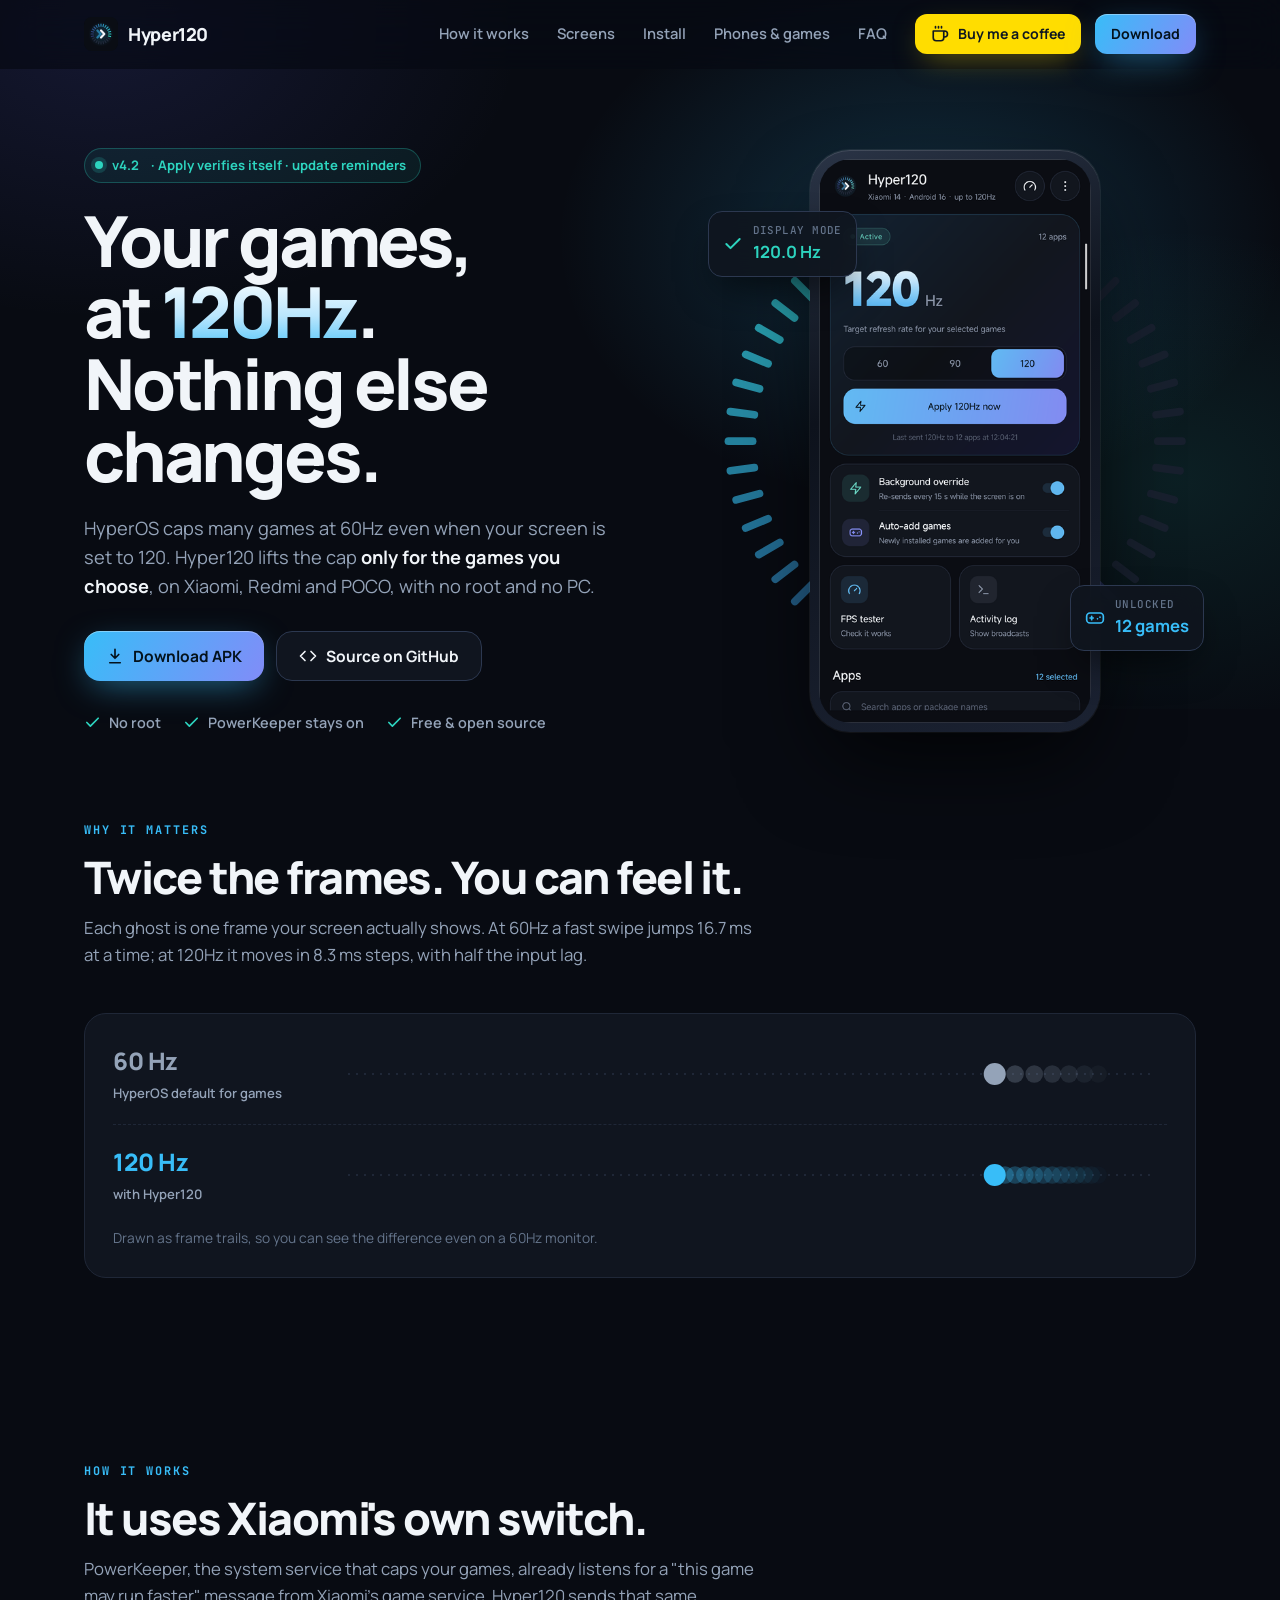
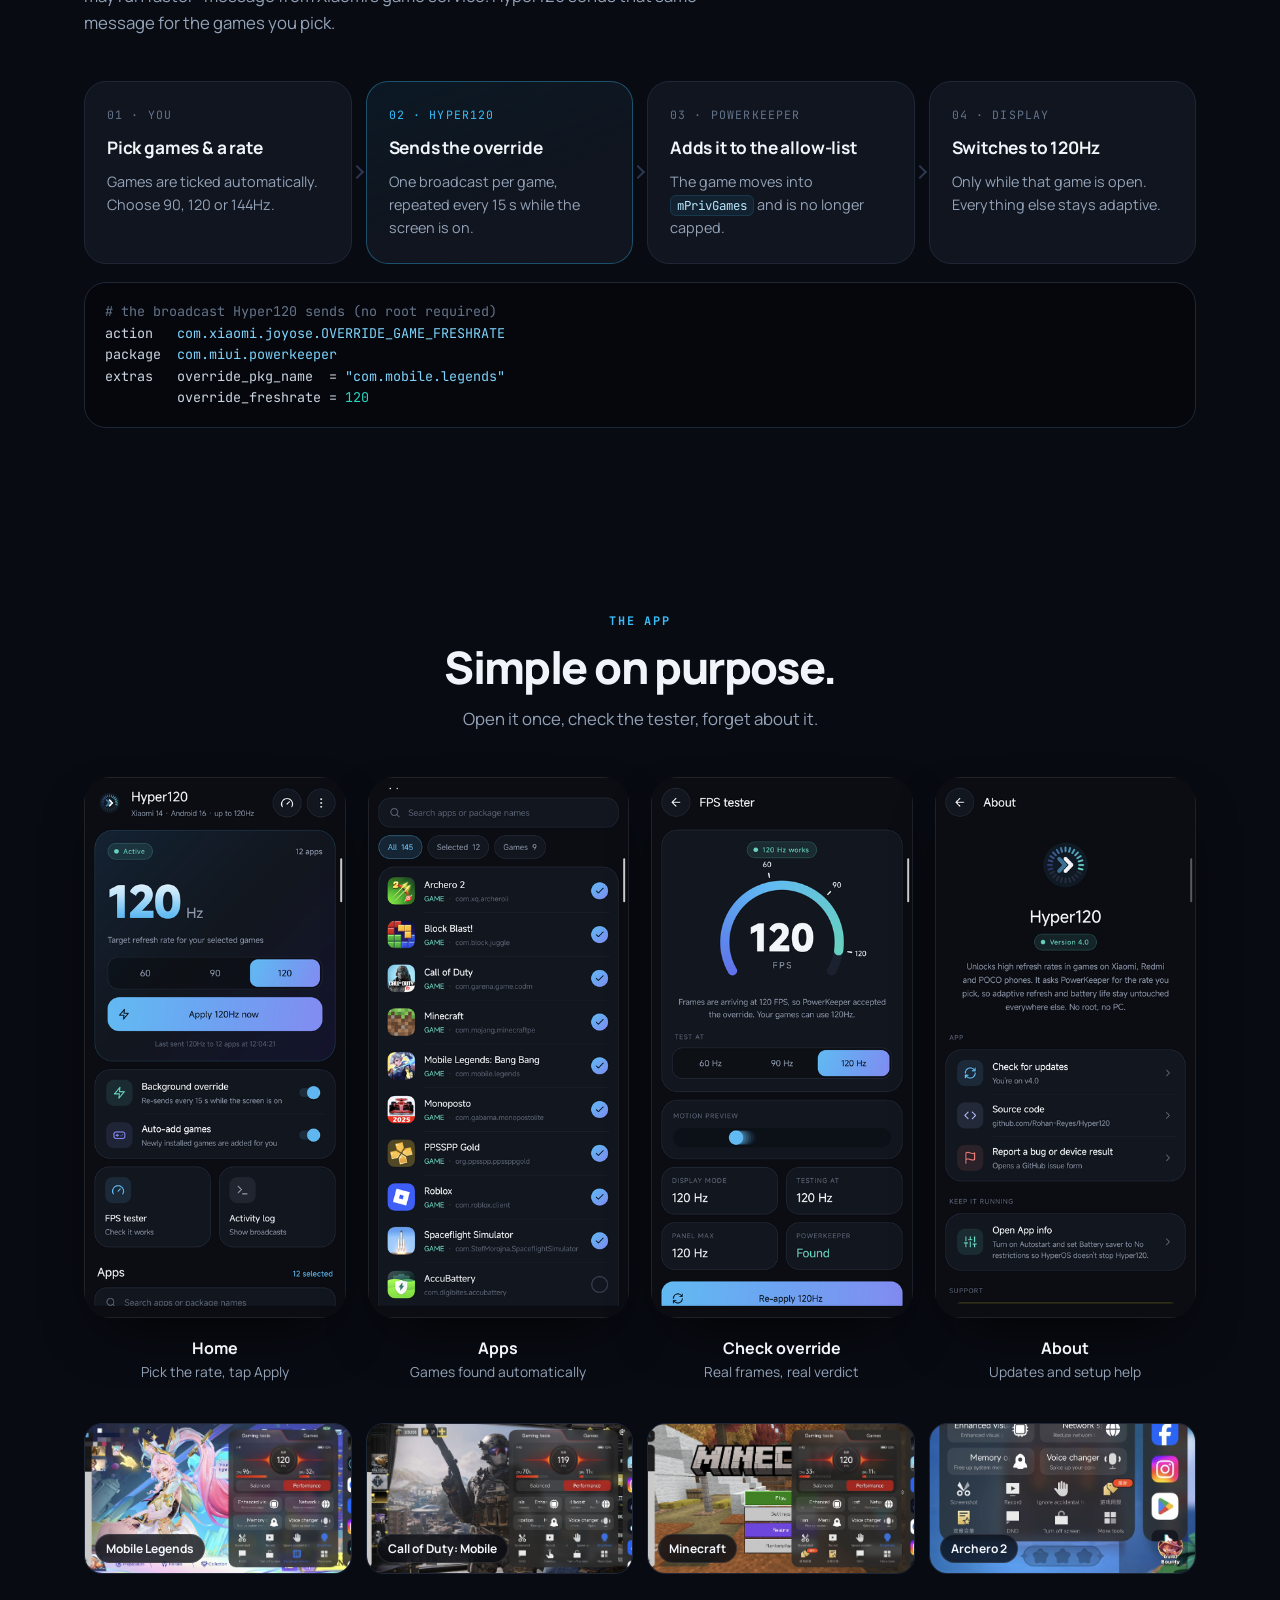
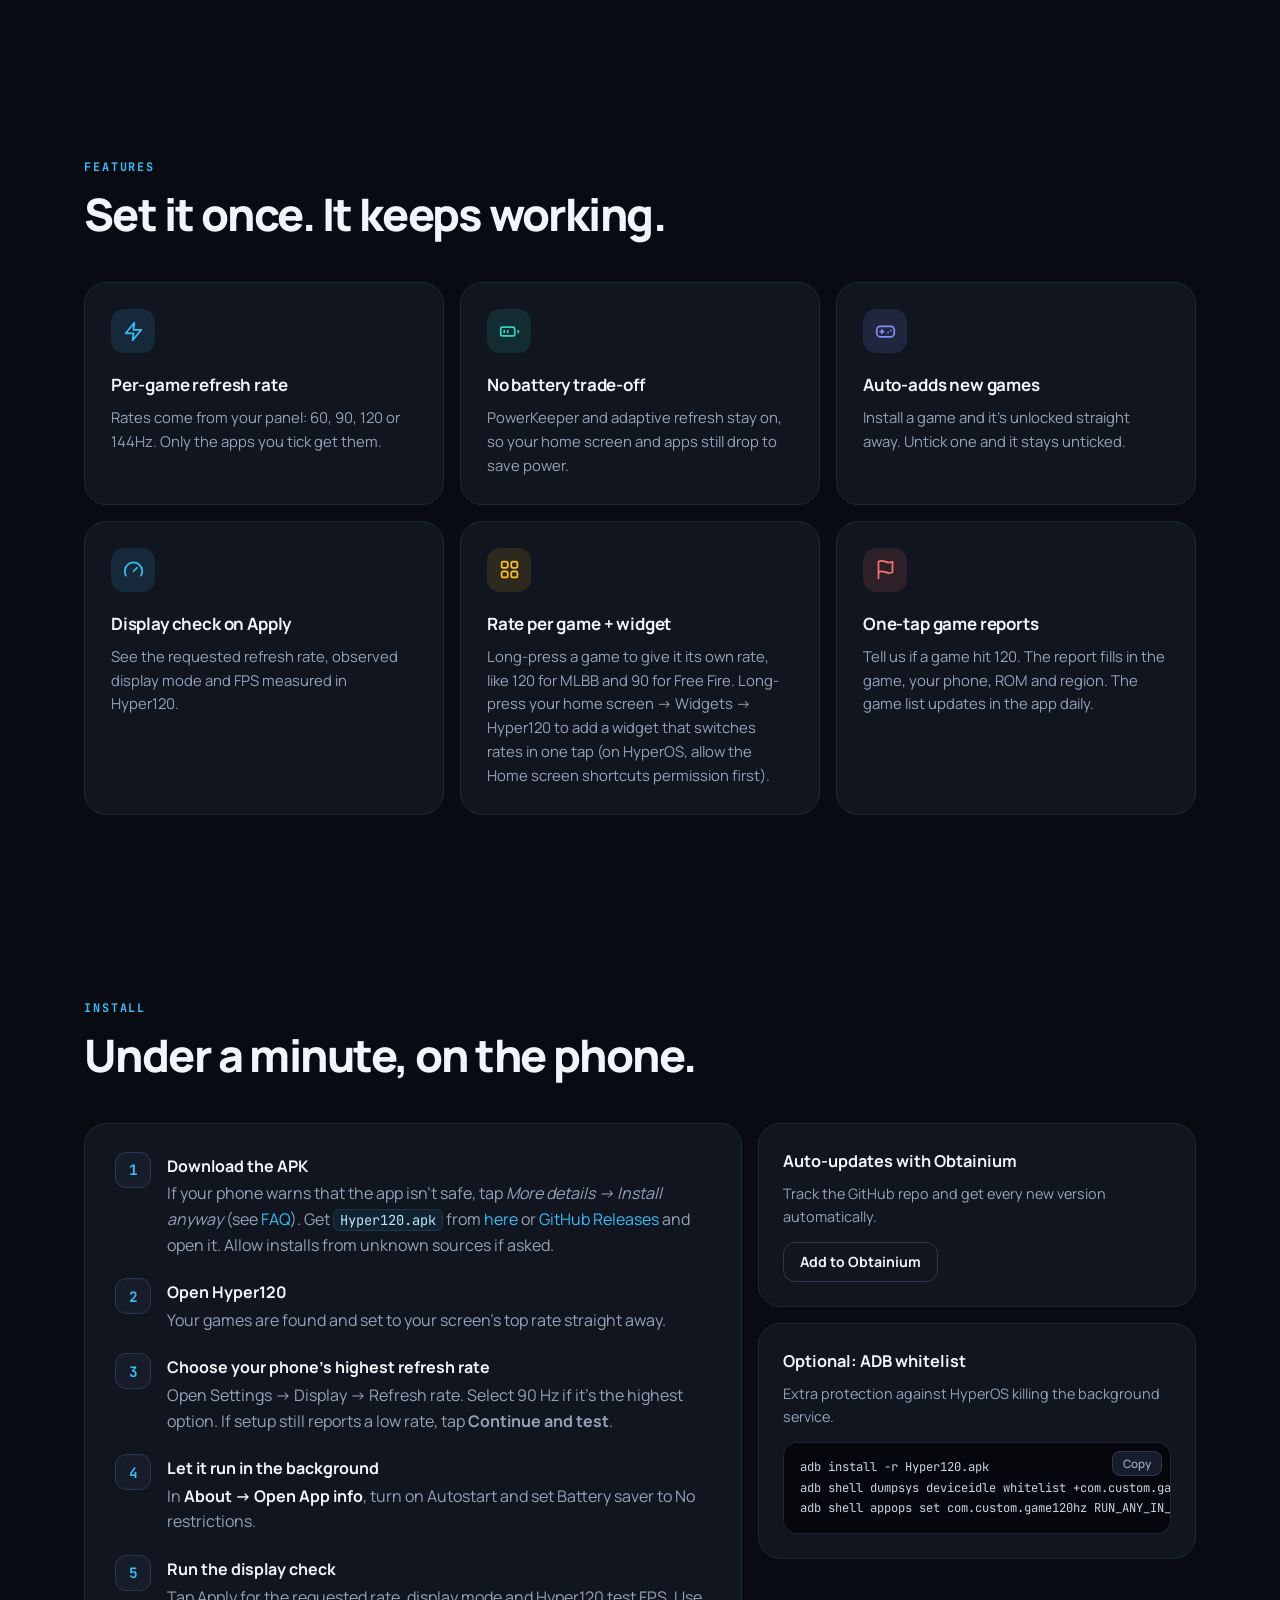
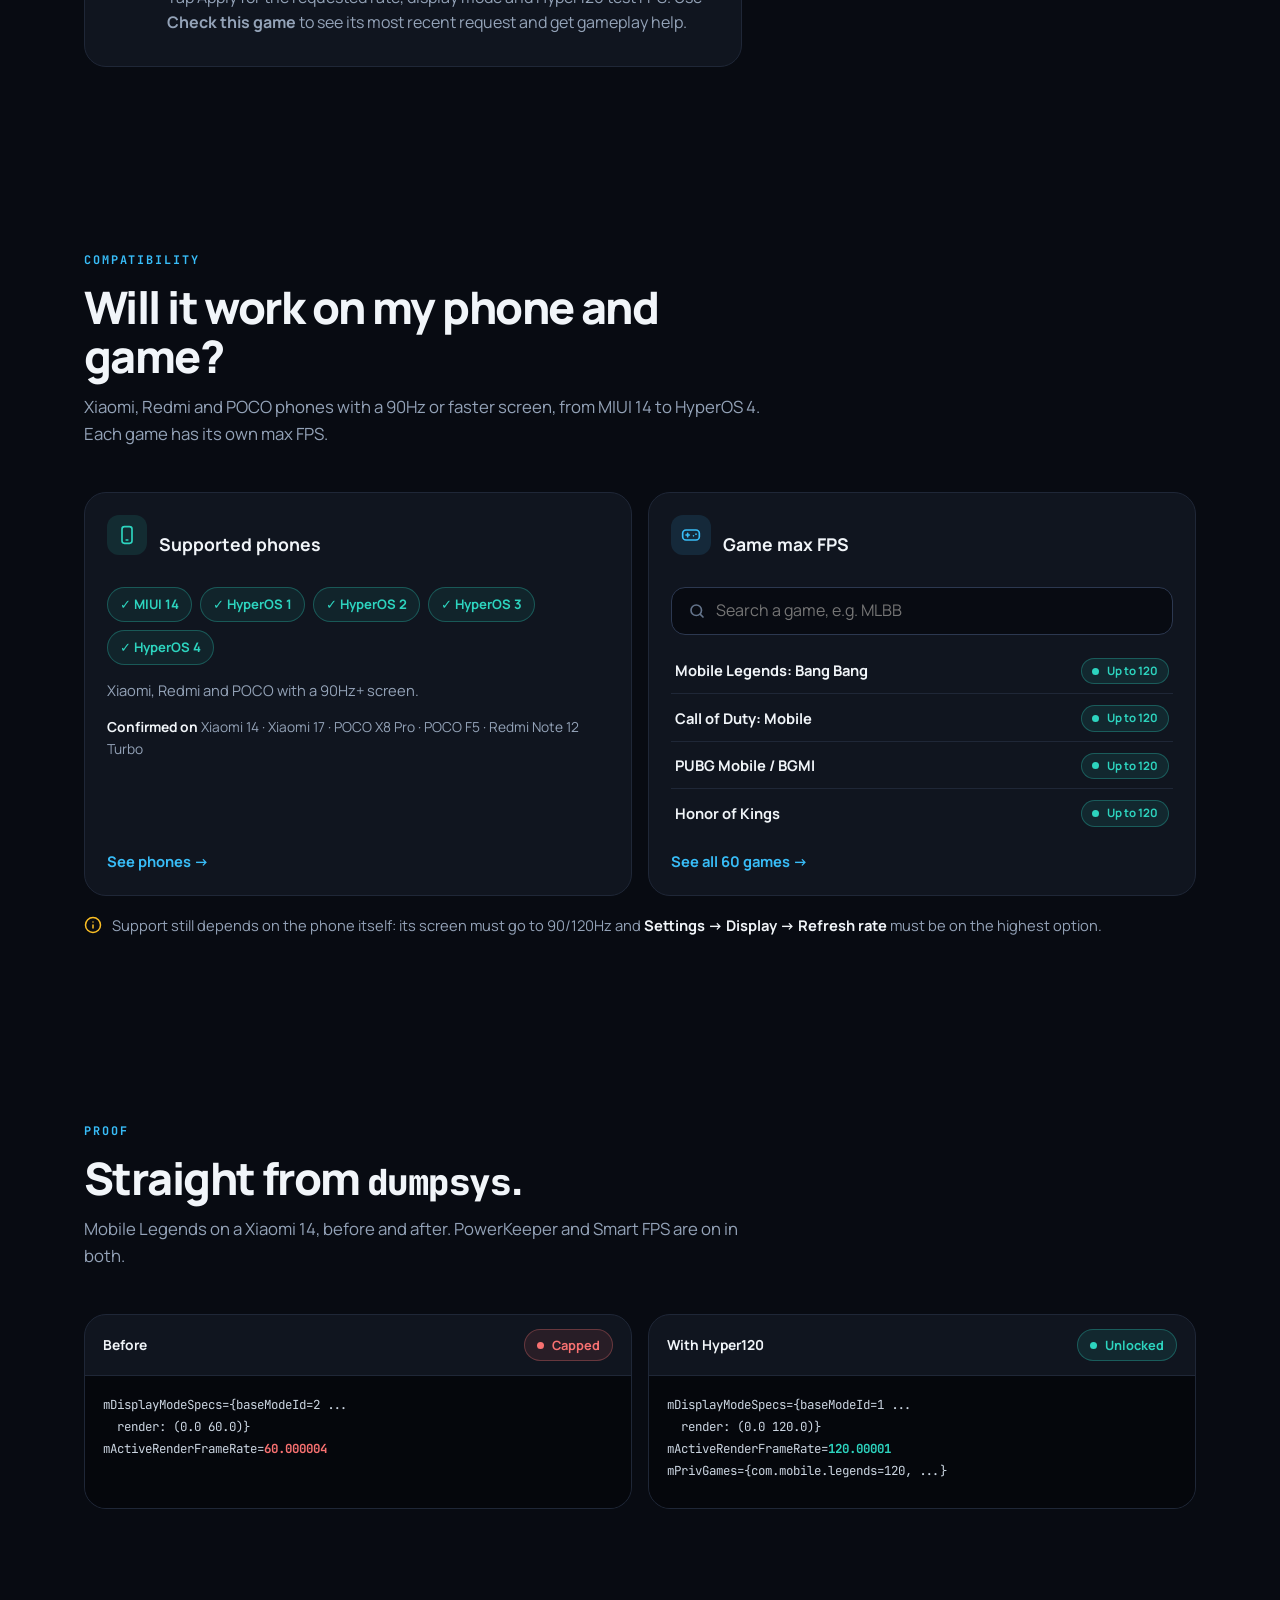
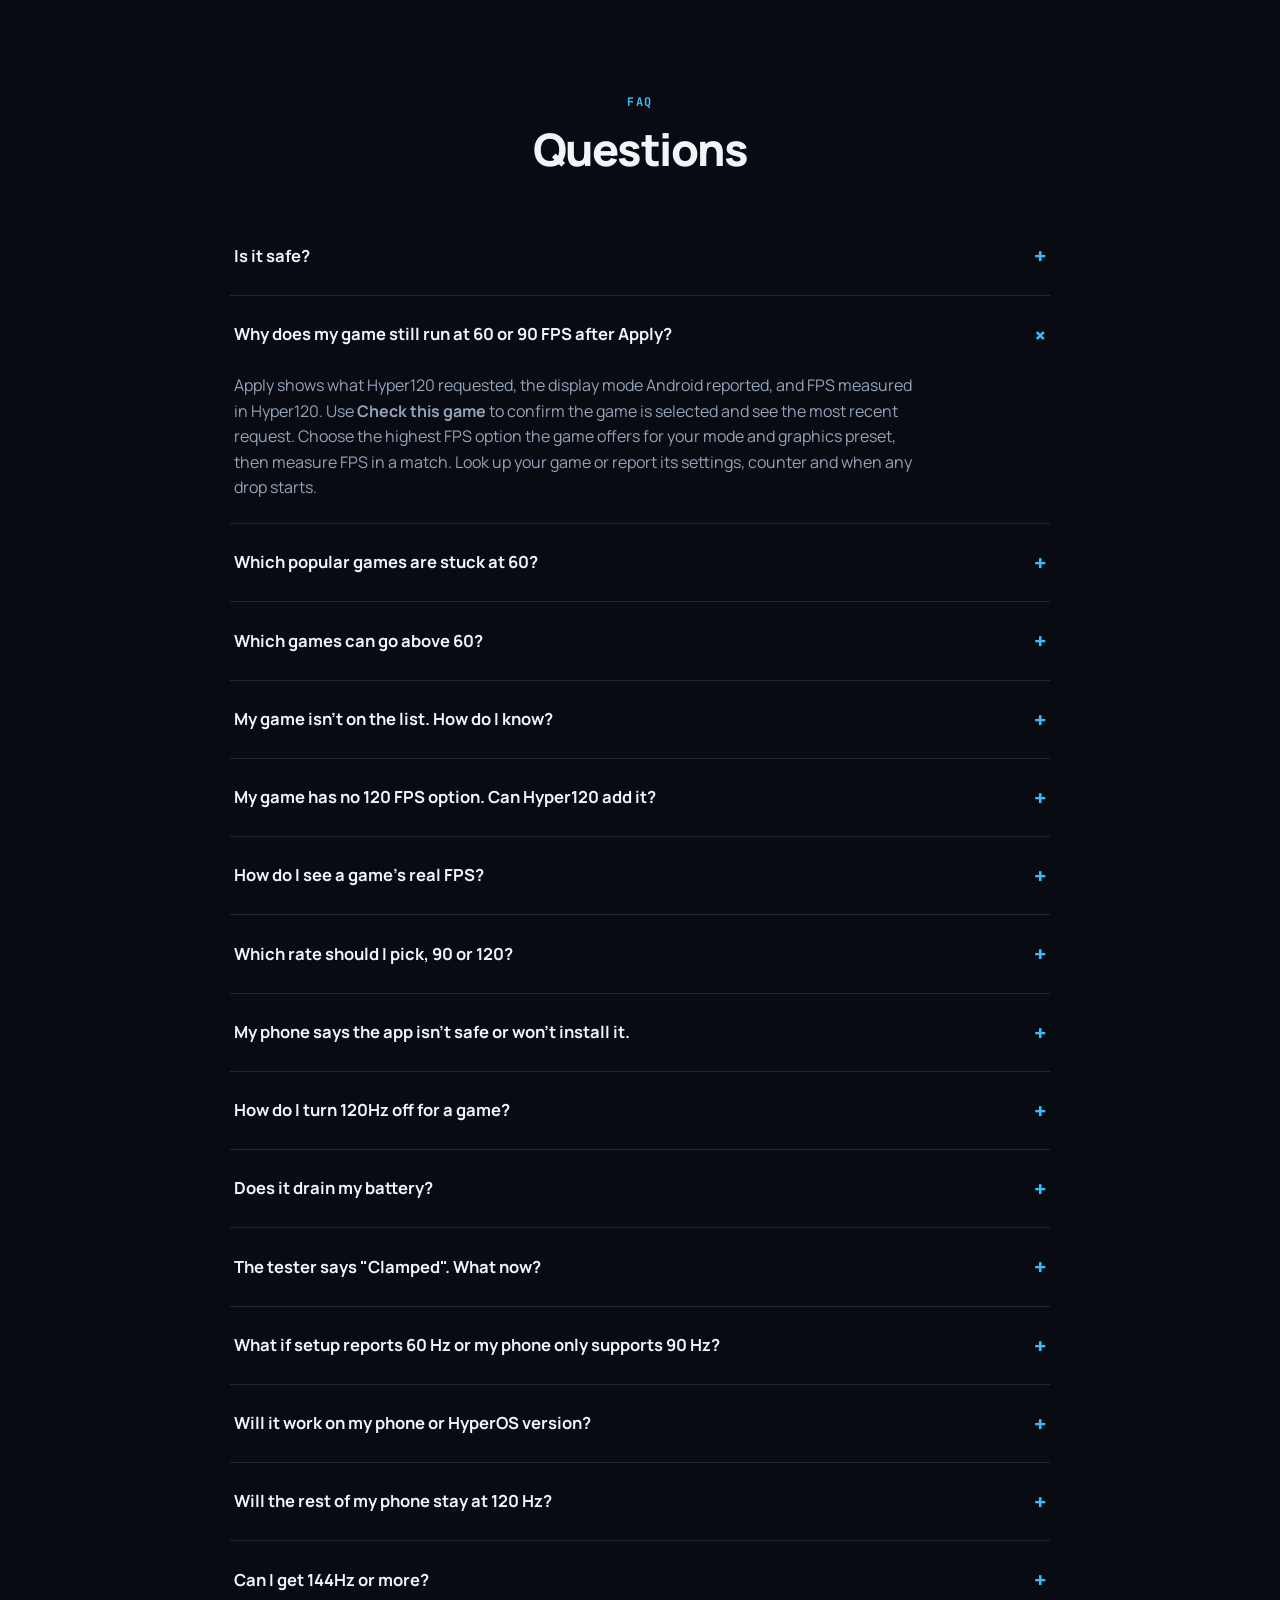
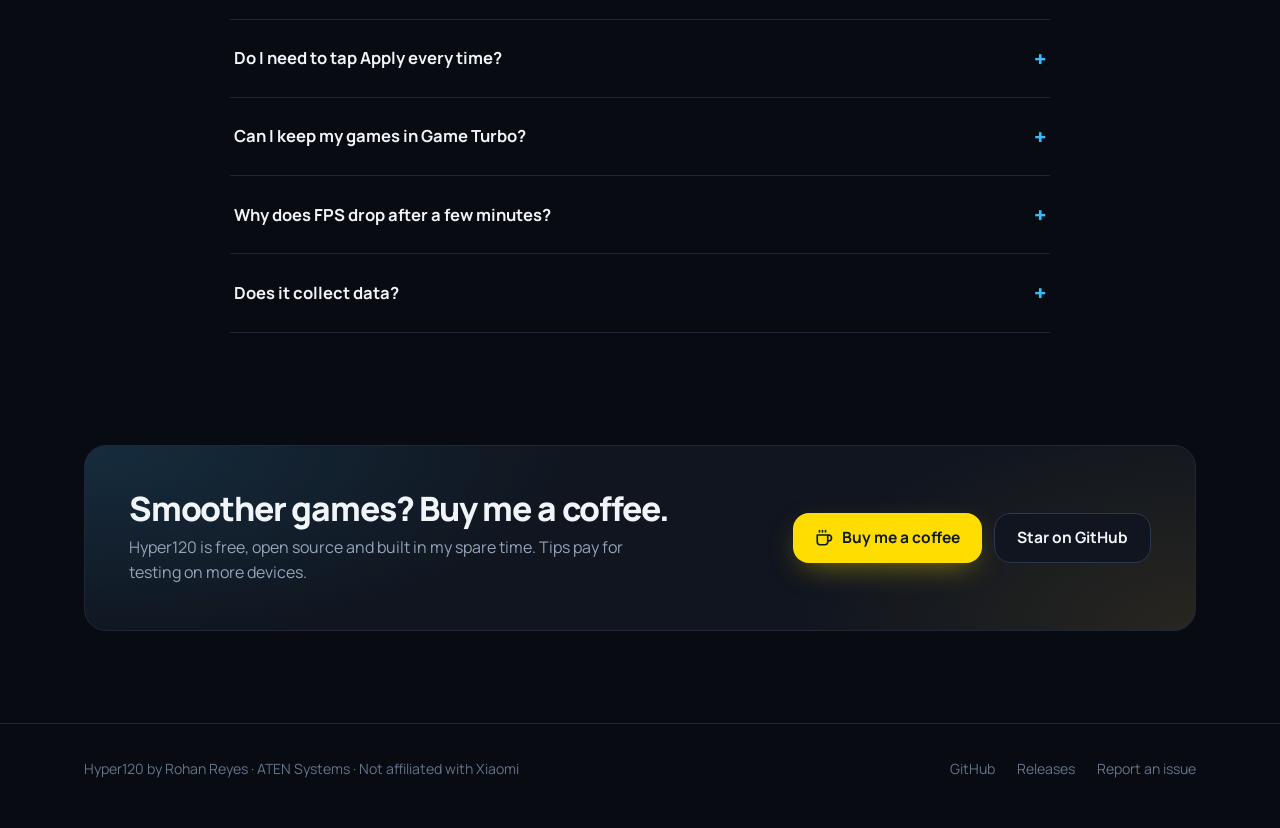
==== commit 32419e08: "Release Hyper120 v4.4" ====
--- a/web/index.html
+++ b/web/index.html
@@ -167,7 +167,7 @@
           <div class="card feature"><div class="ico t-sky"><svg><use href="#i-zap"/></svg></div><h3>Per-game refresh rate</h3><p>Rates come from your panel: 60, 90, 120 or 144Hz. Only the apps you tick get them.</p></div>
           <div class="card feature"><div class="ico t-teal"><svg><use href="#i-battery"/></svg></div><h3>No battery trade-off</h3><p>PowerKeeper and adaptive refresh stay on, so your home screen and apps still drop to save power.</p></div>
           <div class="card feature"><div class="ico t-ind"><svg><use href="#i-gamepad"/></svg></div><h3>Auto-adds new games</h3><p>Install a game and it's unlocked straight away. Untick one and it stays unticked.</p></div>
-          <div class="card feature"><div class="ico t-sky"><svg><use href="#i-gauge"/></svg></div><h3>Verified on Apply</h3><p>Every Apply measures your screen and shows ✓ Verified, or tells you what to fix.</p></div>
+          <div class="card feature"><div class="ico t-sky"><svg><use href="#i-gauge"/></svg></div><h3>Display check on Apply</h3><p>See the requested refresh rate, observed display mode and FPS measured in Hyper120.</p></div>
           <div class="card feature"><div class="ico t-amb"><svg><use href="#i-tile"/></svg></div><h3>Rate per game + widget</h3><p>Long-press a game to give it its own rate, like 120 for MLBB and 90 for Free Fire. Long-press your home screen → Widgets → Hyper120 to add a widget that switches rates in one tap (on HyperOS, allow the Home screen shortcuts permission first).</p></div>
           <div class="card feature"><div class="ico t-red"><svg><use href="#i-flag"/></svg></div><h3>One-tap game reports</h3><p>Tell us if a game hit 120. The report fills in the game, your phone, ROM and region. The game list updates in the app daily.</p></div>
         </div>
@@ -185,9 +185,9 @@
           <ol class="card steps">
             <li><b>Download the APK</b>If your phone warns that the app isn't safe, tap <i>More details → Install anyway</i> (see <a href="#faq" style="color:var(--sky)">FAQ</a>). Get <code>Hyper120.apk</code> from <a href="/download?src=install" style="color:var(--sky)">here</a> or <a href="https://github.com/Rohan-Reyes/Hyper120/releases/latest" target="_blank" rel="noopener" style="color:var(--sky)">GitHub Releases</a> and open it. Allow installs from unknown sources if asked.</li>
             <li><b>Open Hyper120</b>Your games are found and set to your screen's top rate straight away.</li>
-            <li><b>Set your phone to 120Hz</b>Settings → Display → Refresh rate → <b style="display:inline">120Hz (High)</b>. Games can't go faster than this, and Hyper120 warns you if it's on 60Hz.</li>
+            <li><b>Choose your phone’s highest refresh rate</b>Open Settings → Display → Refresh rate. Select 90 Hz if it’s the highest option. If setup still reports a low rate, tap <strong>Continue and test</strong>.</li>
             <li><b>Let it run in the background</b>In <b style="display:inline">About → Open App info</b>, turn on Autostart and set Battery saver to No restrictions.</li>
-            <li><b>Check it worked</b>Tap Apply to see the requested rate, display mode and Hyper120 test FPS.</li>
+            <li><b>Run the display check</b>Tap Apply for the requested rate, display mode and Hyper120 test FPS. Use <strong>Check this game</strong> to see its most recent request and get gameplay help.</li>
           </ol>
           <div class="side">
             <div class="card">
@@ -270,19 +270,20 @@
           <h2>Questions</h2>
         </div>
         <div class="faq reveal">
-          <details><summary>Is it safe?</summary><p>Yes. Hyper120 only asks HyperOS's own PowerKeeper service for a higher refresh rate, the same way Game Turbo does. All the code is <a href="https://github.com/Rohan-Reyes/Hyper120" style="color:var(--sky)">open source on GitHub</a>, it needs no root and changes no system files, and there are no ads or accounts. It only sends an anonymous install ID and the app version, to count users. Download the signed APK only from GitHub or this site.</p></details>
-          <details open><summary>It says Verified, but my game still runs at 60. Why?</summary><p>Apply measures the display mode and FPS in Hyper120. During gameplay, choose the highest FPS option available for your graphics preset and game mode, then check a gameplay counter. <a href="supported.html#games">Look up your game</a> or open its settings in Hyper120 and report how it runs.</p></details>
+          <details><summary>Is it safe?</summary><p>Yes. Hyper120 only asks HyperOS's own PowerKeeper service for a higher refresh rate, the same way Game Turbo does. All the code is <a href="https://github.com/Rohan-Reyes/Hyper120" style="color:var(--sky)">open source on GitHub</a>, it needs no root and changes no system files, and there are no ads or accounts. Download the signed APK only from GitHub or this site.</p></details>
+          <details open><summary>Why does my game still run at 60 or 90 FPS after Apply?</summary><p>Apply shows what Hyper120 requested, the display mode Android reported, and FPS measured in Hyper120. Use <strong>Check this game</strong> to confirm the game is selected and see the most recent request. Choose the highest FPS option the game offers for your mode and graphics preset, then measure FPS in a match. <a href="supported.html#games">Look up your game</a> or report its settings, counter and when any drop starts.</p></details>
           <details><summary>Which popular games are stuck at 60?</summary><p><!-- games:names60 -->Roblox, Genshin Impact, Honkai: Star Rail, Zenless Zone Zero, Wuthering Waves, Pokémon UNITE, PPSSPP (PSP games), Bus Simulator Indonesia, Truckers of Europe 3, eFootball, Monster Hunter Now and Archero 2<!-- /games:names60 -->. These games limit themselves, so they stay at 60 even with Hyper120 on. The app tags them <b style="color:var(--amber)">60 MAX</b>. See the <a href="supported.html#games" style="color:var(--sky)">full game list</a>.</p></details>
           <details><summary>Which games can go above 60?</summary><p><!-- games:names120 -->Mobile Legends: Bang Bang, Call of Duty: Mobile, PUBG Mobile / BGMI, Honor of Kings, League of Legends: Wild Rift, Delta Force, Standoff 2, Brawl Stars, Clash of Clans, Minecraft, Asphalt Legends, CSR 2, Top Drives, Pokémon GO, EA SPORTS FC Mobile, World of Tanks Blitz, Block Blast!, Spaceflight Simulator, 8 Ball Pool, Subway Surfers, Shadow Fight 2, Shadow Fight 3, Shadowgun Legends, Dead Trigger 2, Pixel Gun 3D, Plants vs Zombies 2, Soul Knight, Hill Climb Racing 2, Temple Run 2, Sonic Dash, Marvel Contest of Champions, Mortal Kombat, Injustice 2, Summoners War, Toon Blast, Tank Stars, Stick War: Legacy, Traffic Rider, Bullet Force, Mini Metro, Alto&#x27;s Odyssey, Grimvalor, Super Mario Run, Dragon Ball Legends, Old School RuneScape and Fortnite<!-- /games:names120 --> can, but you must turn on the high frame rate in each game's settings, and many only show it on phones the developer has approved. <!-- games:names90 -->Free Fire / Free Fire MAX<!-- /games:names90 --> top out at 90.</p></details>
-          <details><summary>My game isn't on the list. How do I know?</summary><p>Look in the game's graphics settings for a frame-rate option. If the highest choice is 60 (or there's no option at all), the game is most likely capped at 60. Then check with Game Turbo's FPS counter while playing, long-press the game in Hyper120 and tap <b style="color:var(--text)">Report how it runs</b>. We'll add it to the list.</p></details>
+          <details><summary>My game isn't on the list. How do I know?</summary><p>Look in the game's graphics settings for a frame-rate option. If the highest choice is 60 (or there's no option at all), the game is most likely capped at 60. Then check with Game Turbo's FPS counter while playing, open the game’s gear in Hyper120, choose <strong>Check this game</strong>, and tap <strong>Report how it runs</strong>. We'll add it to the list.</p></details>
           <details><summary>My game has no 120 FPS option. Can Hyper120 add it?</summary><p>No. Games like Mobile Legends, PUBG Mobile and Call of Duty: Mobile decide which phones see their 90/120 option. If your phone isn't on the developer's list, the option stays hidden. Hyper120 makes sure the screen isn't the bottleneck once the game asks for more.</p></details>
           <details><summary>How do I see a game's real FPS?</summary><p>Use the FPS counter in Game Turbo (swipe in from the edge while in a game and turn on the performance overlay). Developer options → "Show refresh rate" shows the <b style="color:var(--text)">screen</b> rate, not the game's. In a 60-capped game it can say 120 while the game still draws 60.</p></details>
           <details><summary>Which rate should I pick, 90 or 120?</summary><p>Pick the highest your game supports. If a game tops out at 90, choosing 120 does no harm; the game just draws 90. Picking 60 sends games back to normal.</p></details>
           <details><summary>My phone says the app isn't safe or won't install it.</summary><p>Hyper120 isn't on the Play Store, so your phone warns about it like any downloaded app. On <b style="color:var(--text)">Play Protect</b>, tap More details → Install anyway (you may need your fingerprint or PIN). On <b style="color:var(--text)">Xiaomi's security scan</b>, tap Continue installation. If it says "App not installed", uninstall any old copy first. Since v4.2.1 it's signed with a proper release key and asks for fewer permissions, which avoids most warnings. The source code is public on GitHub, and every release lists the APK checksum so you can check your download.</p></details>
           <details><summary>How do I turn 120Hz off for a game?</summary><p>Untick the game in the list. PowerKeeper remembers the last value until it restarts, so to switch back right away, pick 60 and tap Apply, or reboot. To stop everything, turn off Background override or uninstall the app.</p></details>
           <details><summary>Does it drain my battery?</summary><p>Higher FPS and refresh rates can use more battery during gameplay. Hyper120 requests the higher rate for selected games and leaves the rest of the phone on its existing display settings.</p></details>
-          <details><summary>The tester says "Clamped". What now?</summary><p>First check Settings → Display → Refresh rate is set to <b style="color:var(--text)">120Hz (High)</b>. On 60Hz (Standard) nothing can go higher; this fixed it on a Xiaomi 17. Then tap Re-apply, and make sure Autostart is on and Battery saver is set to No restrictions. If it still clamps, please tap Report so we can look into your ROM.</p></details>
+          <details><summary>The tester says "Clamped". What now?</summary><p>First choose your phone’s highest refresh rate in Settings → Display → Refresh rate. On 60Hz (Standard) nothing can go higher; this fixed it on a Xiaomi 17. Then tap Re-apply, and make sure Autostart is on and Battery saver is set to No restrictions. If it still clamps, please tap Report so we can look into your ROM.</p></details>
           <!-- setup-faq -->
+          <details><summary>What if setup reports 60 Hz or my phone only supports 90 Hz?</summary><p>90 Hz is supported. Set the phone to its highest rate in Display settings. If setup still detects a low setting, tap <strong>Continue and test</strong> and then <strong>Apply</strong> on the home screen.</p></details>
           <details><summary>Will it work on my phone or HyperOS version?</summary><p>Hyper120 is for Xiaomi, Redmi and POCO devices with MIUI or HyperOS and a display that supports at least 90 Hz. Results depend on the phone and ROM. Run <strong>Check override</strong> at 90 or 120 Hz to test your device.</p></details>
           <details><summary>Will the rest of my phone stay at 120 Hz?</summary><p>Hyper120 requests a rate for the games you select. The rest of the phone follows your existing Display settings, including adaptive refresh if enabled. Higher refresh rates and FPS can use more battery during gameplay.</p></details>
           <details><summary>Can I get 144Hz or more?</summary><p>Hyper120 offers 144, 165 or 185 Hz when Android exposes that display mode. Pick the highest rate supported in Display settings, then run <strong>Check override</strong>. Gameplay FPS depends on the game and device.</p></details>
@@ -290,7 +291,7 @@
           <details><summary>Can I keep my games in Game Turbo?</summary><p>Yes. Keep games in Game Turbo if you use its controls or FPS overlay. Use <strong>Check override</strong> for Hyper120’s test rate and an in-game counter or Game Turbo to record gameplay FPS.</p></details>
           <details><summary>Why does FPS drop after a few minutes?</summary><p>High graphics settings and device heat can reduce sustained FPS. If a game starts at 120 and drops later, try a lower graphics preset or a 90 Hz target where supported.</p></details>
           <!-- /setup-faq -->
-          <details><summary>Does it collect data?</summary><p>No account, ads or analytics. Every 12 hours it sends a random ID (no device info) so I can count active installs.</p></details>
+          <details><summary>Does it collect data?</summary><p>In v4.4, <strong>Share anonymous usage</strong> is off by default. If you enable it, Hyper120 sends a random install ID and app version at most once every 12 hours for the active-user count. You can turn it off at any time in Hyper120. The website’s active-user count reflects participating installs.</p></details>
         </div>
       </div>
     </section>
